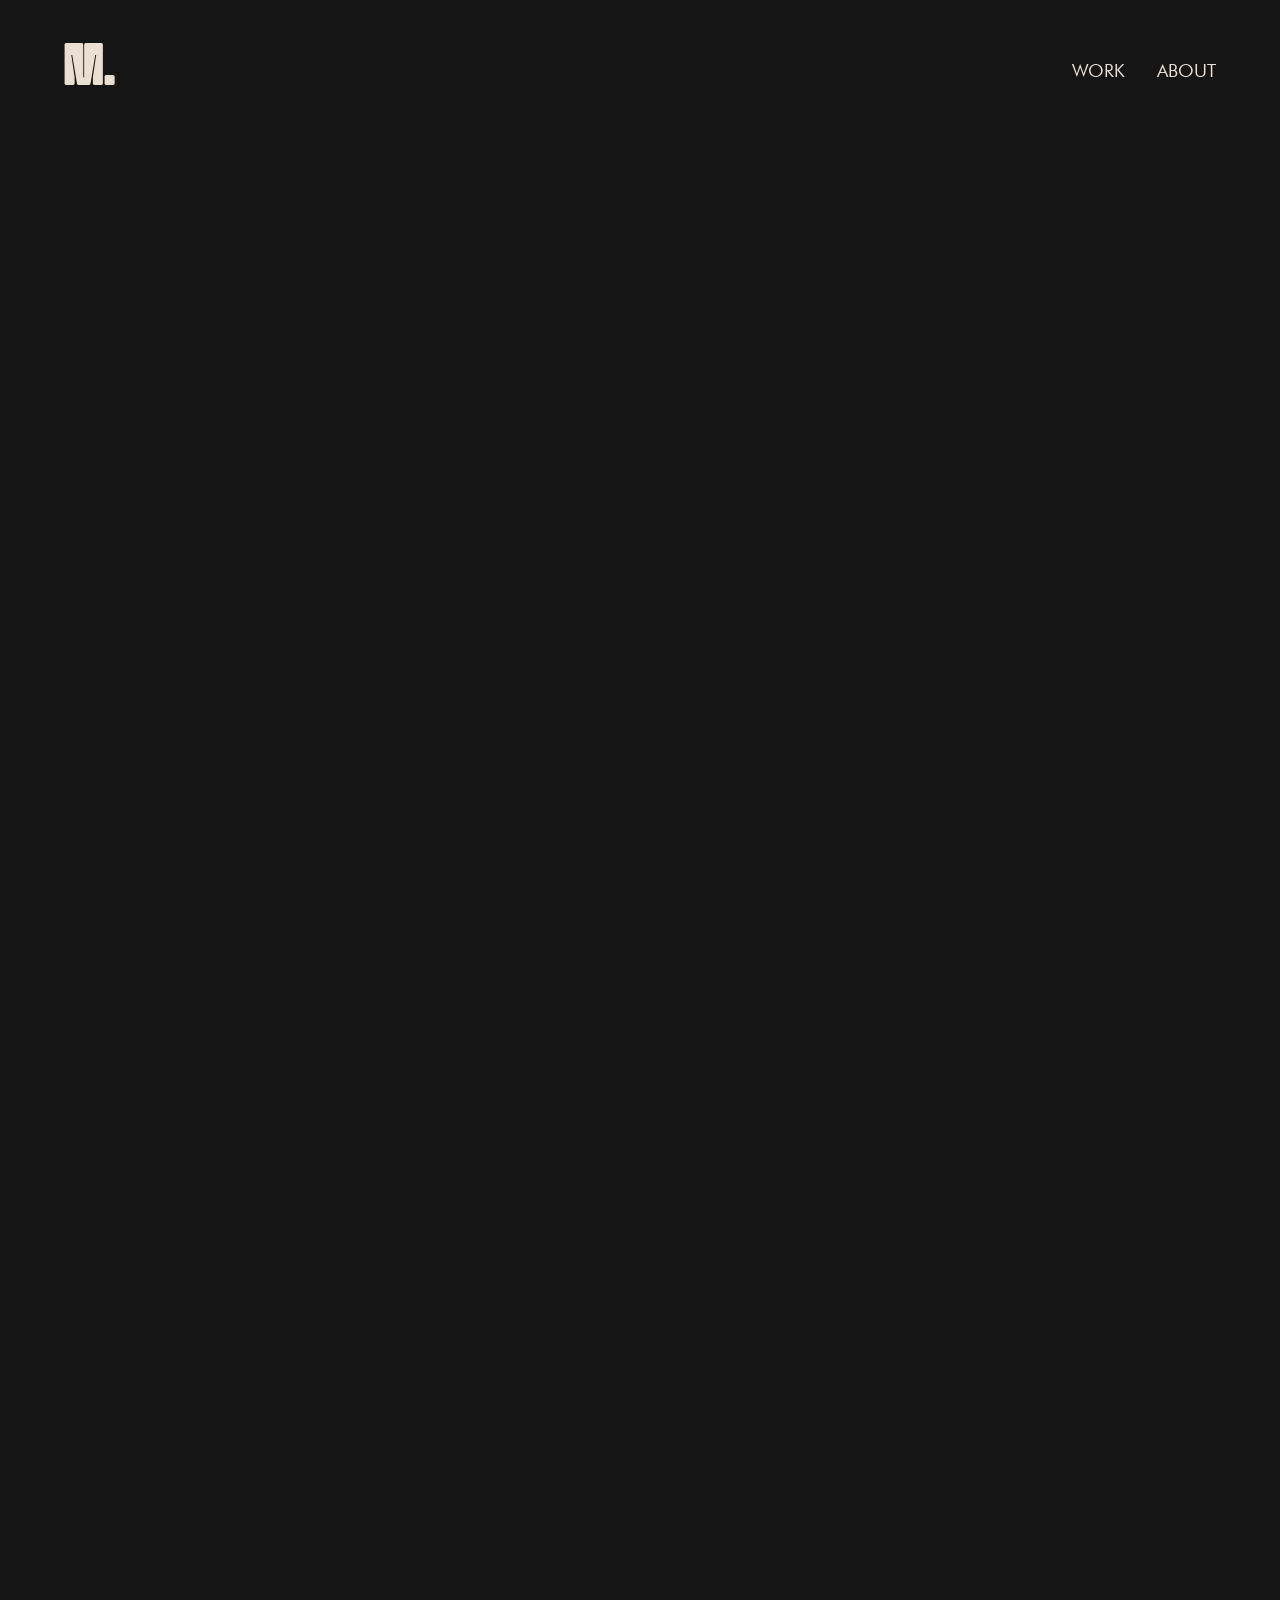
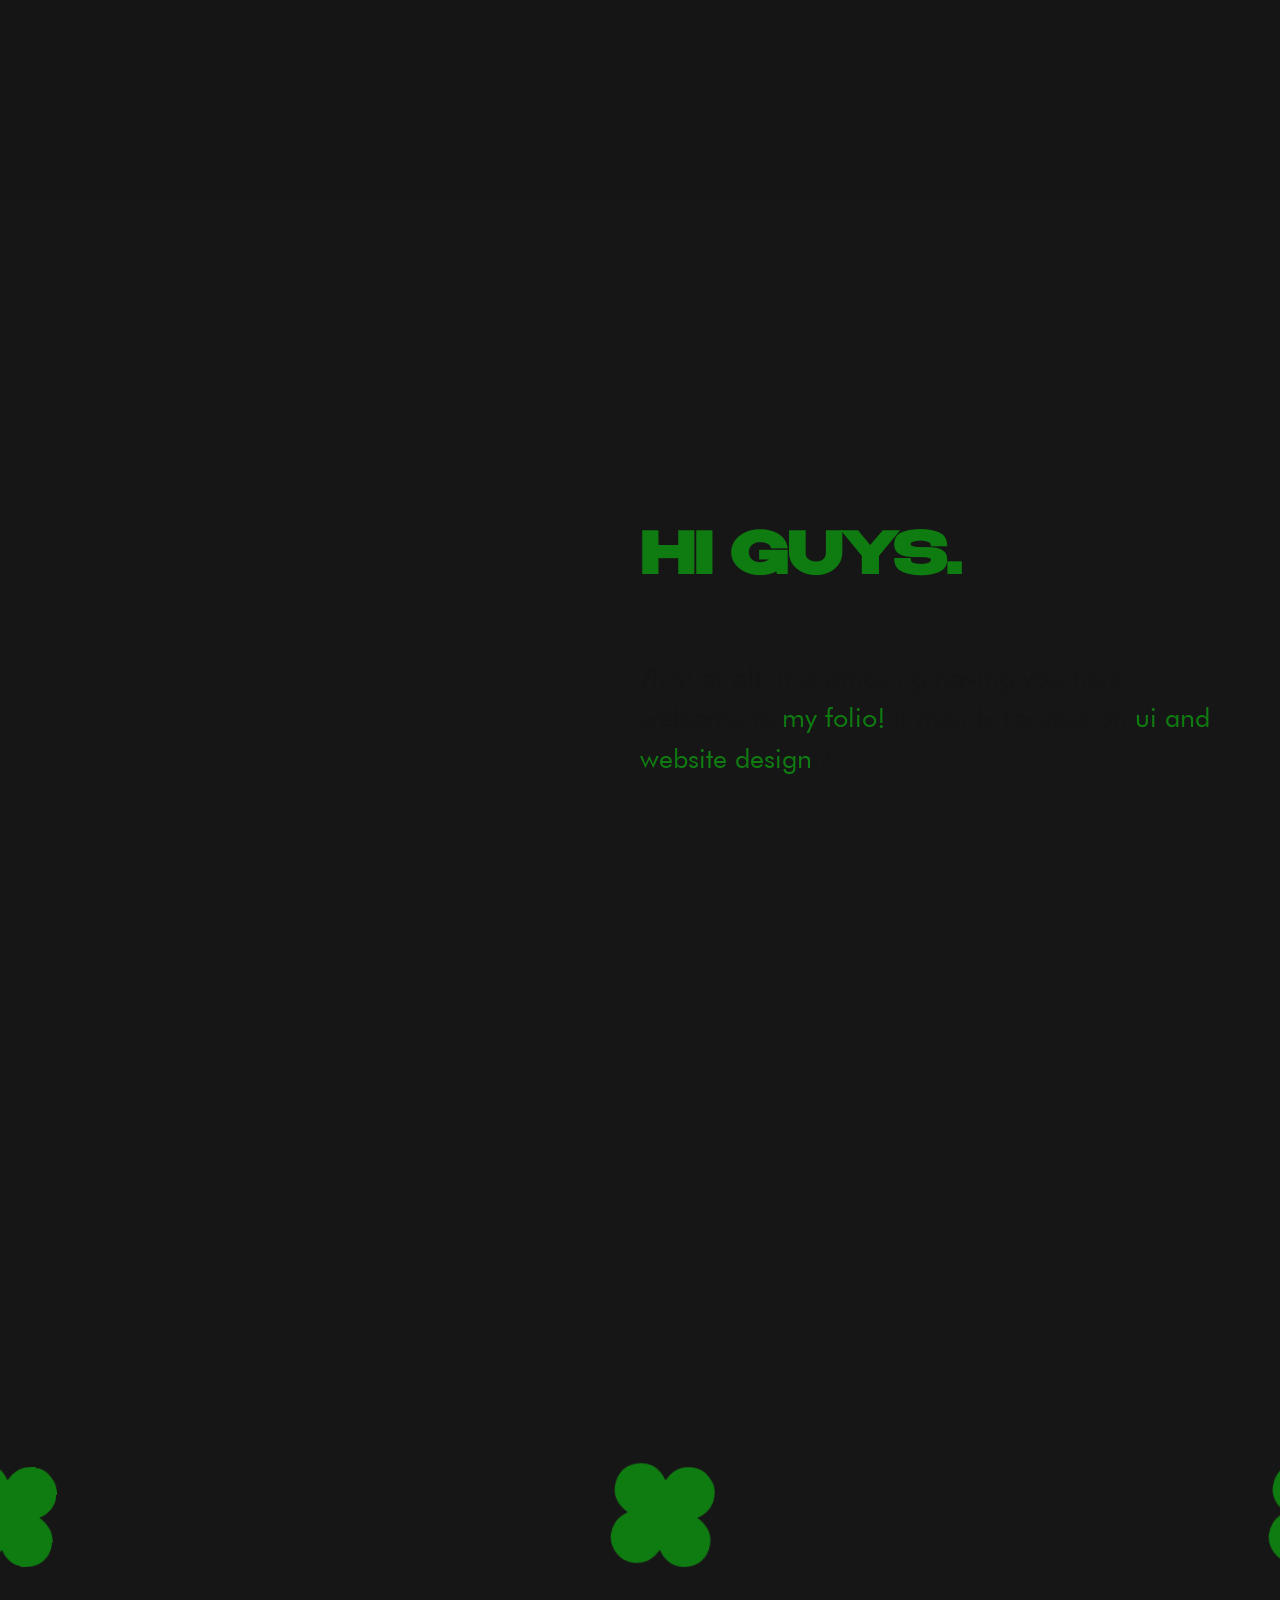
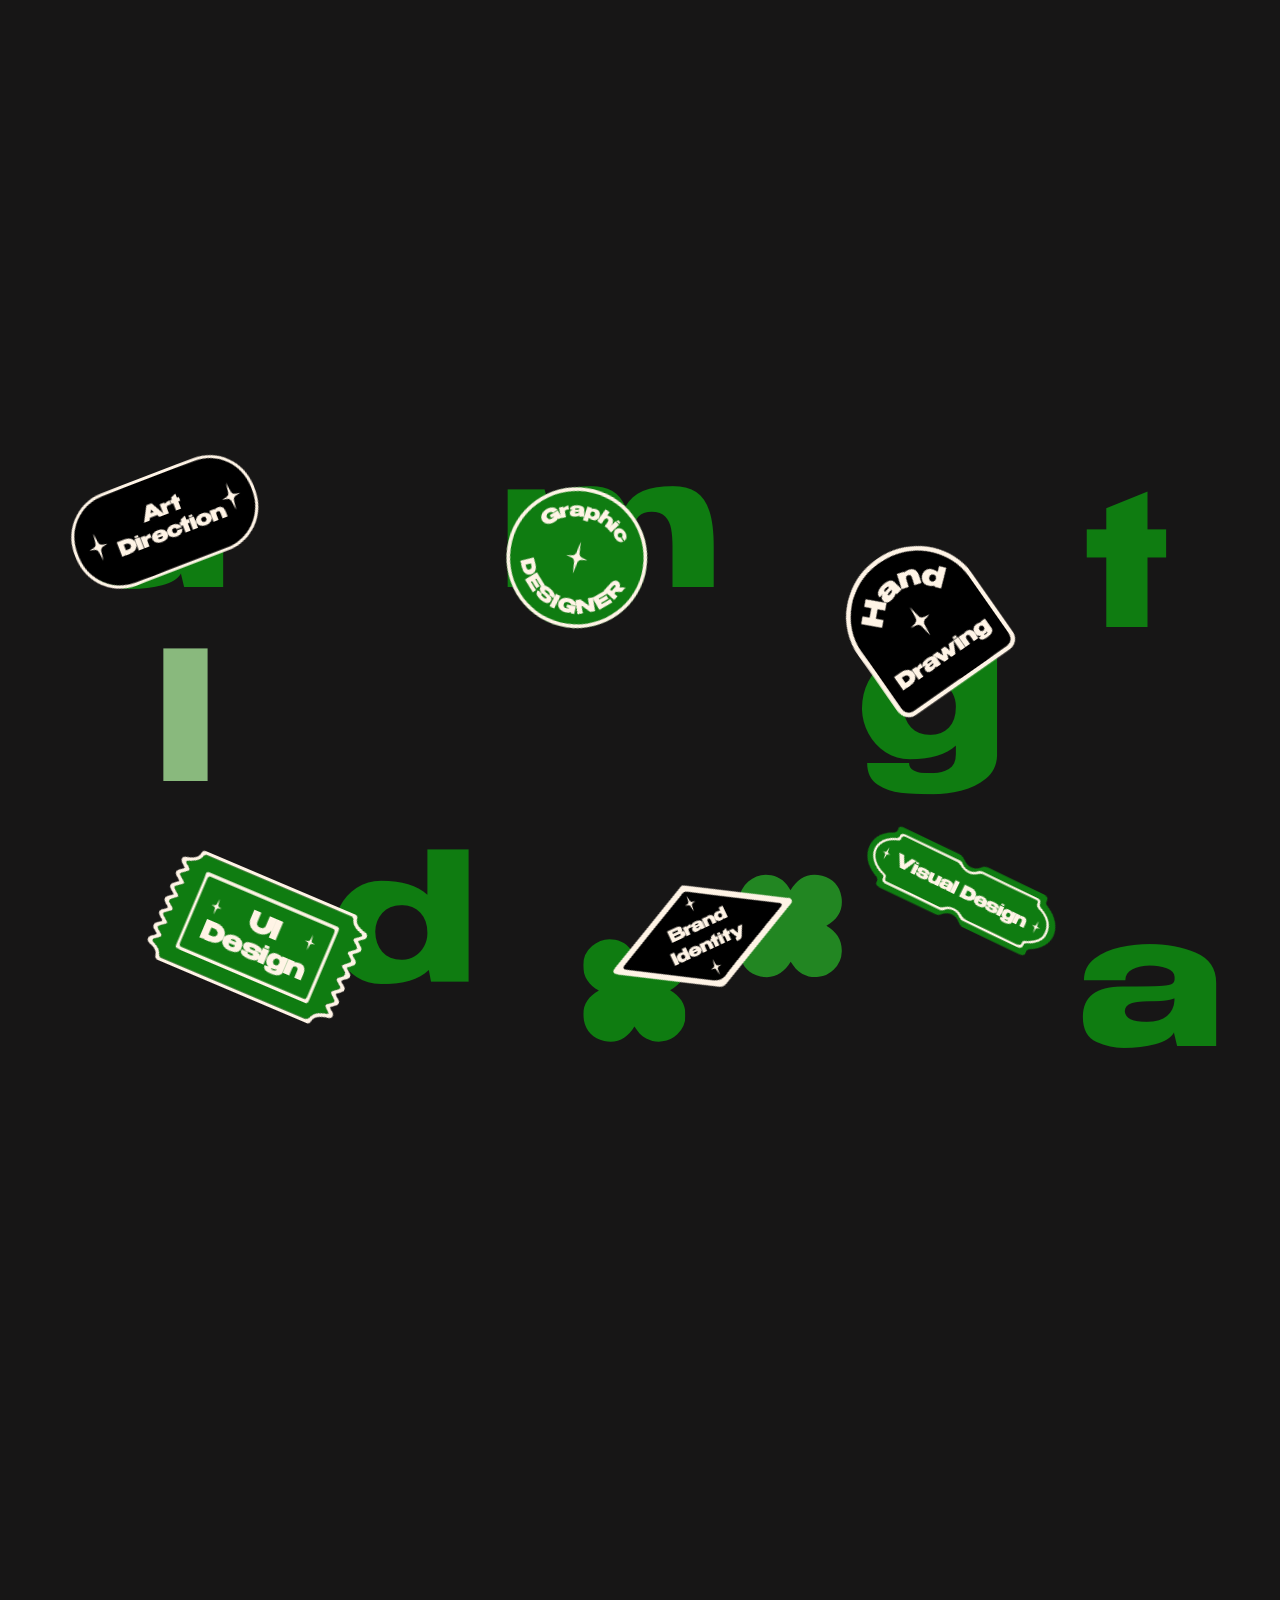
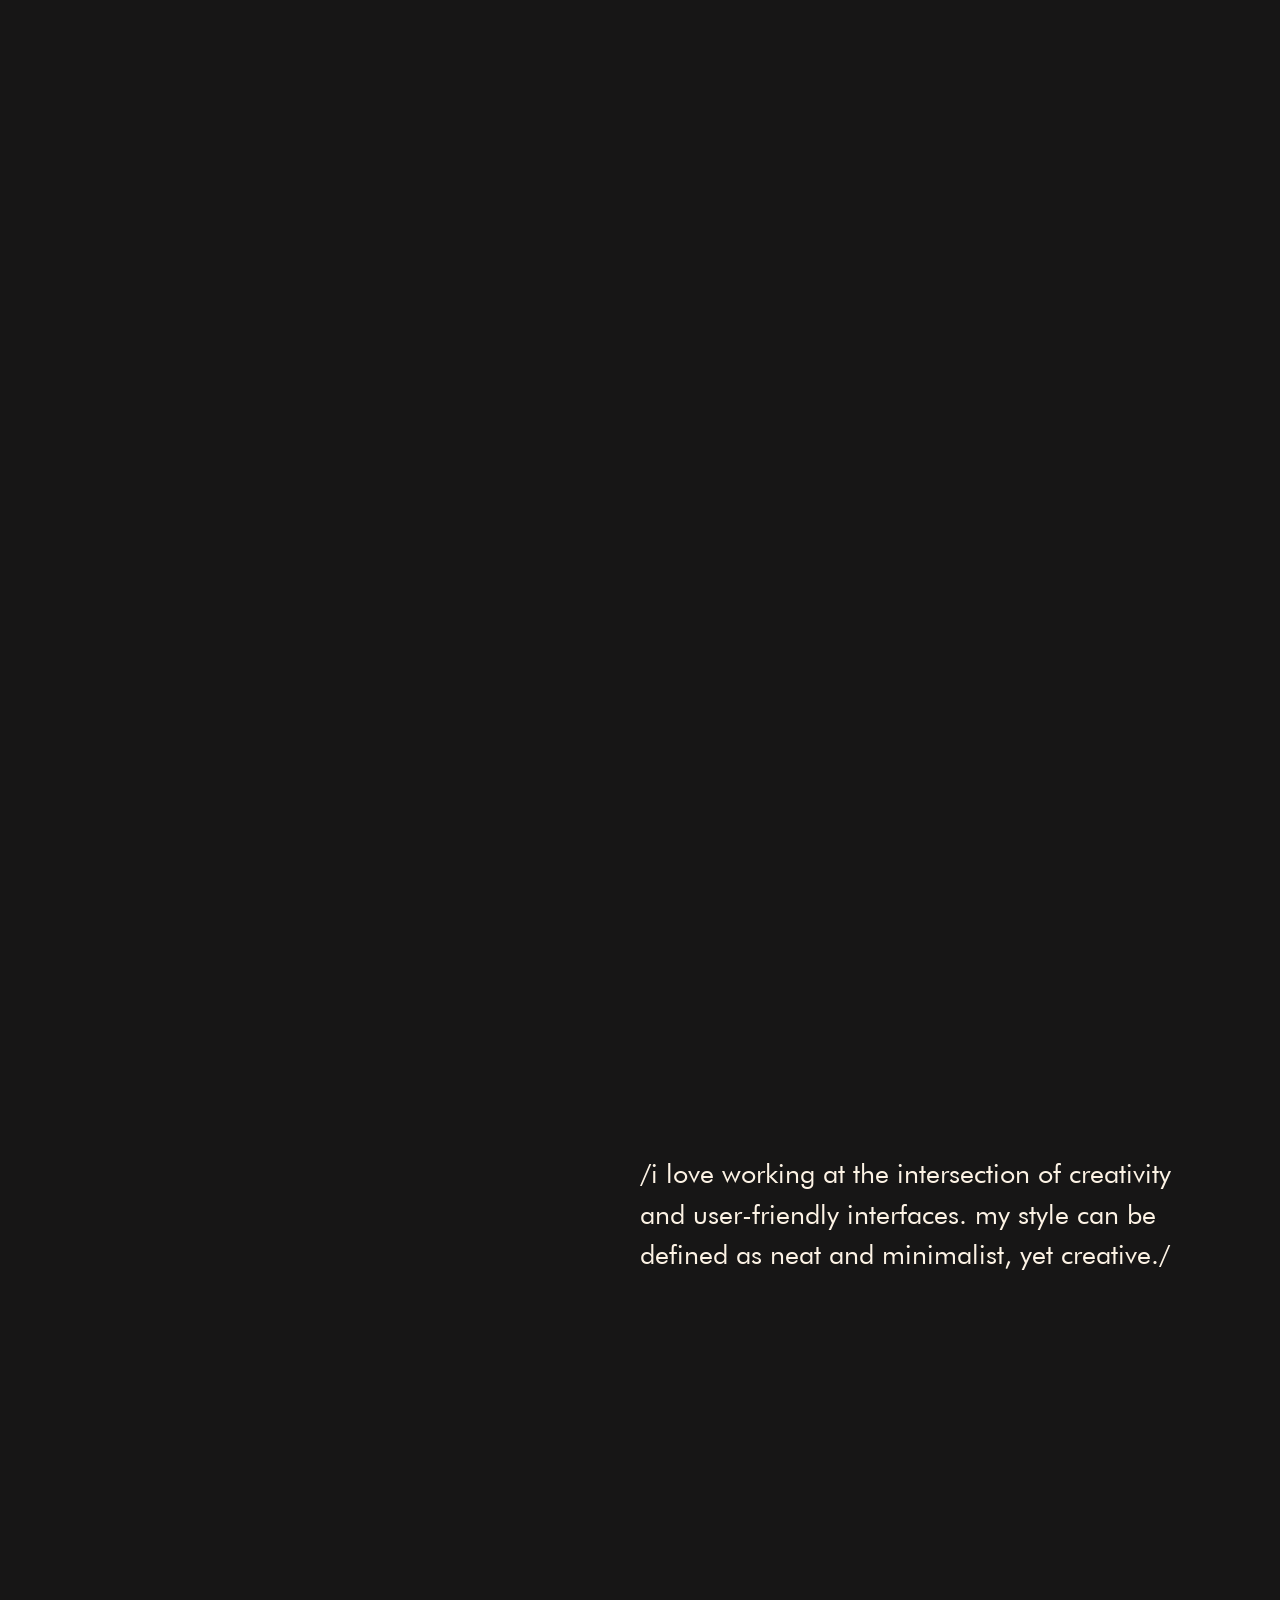
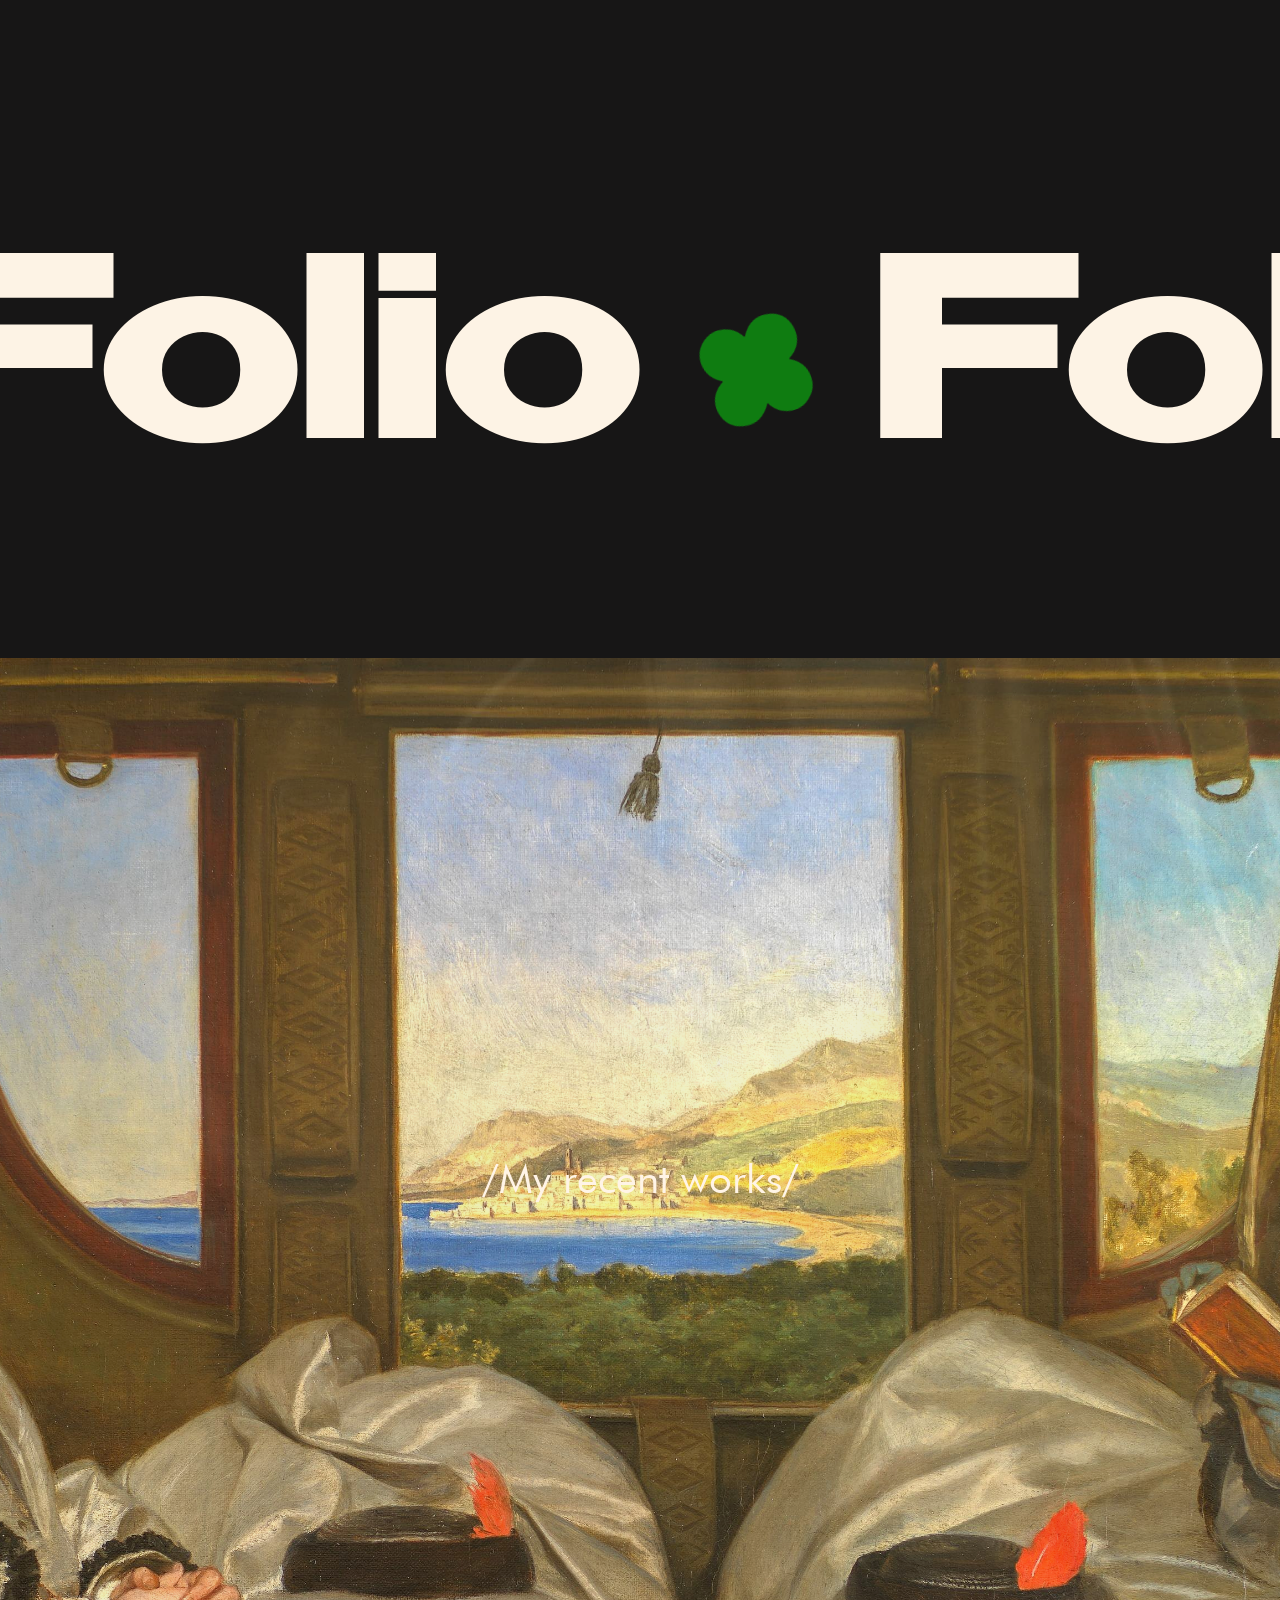
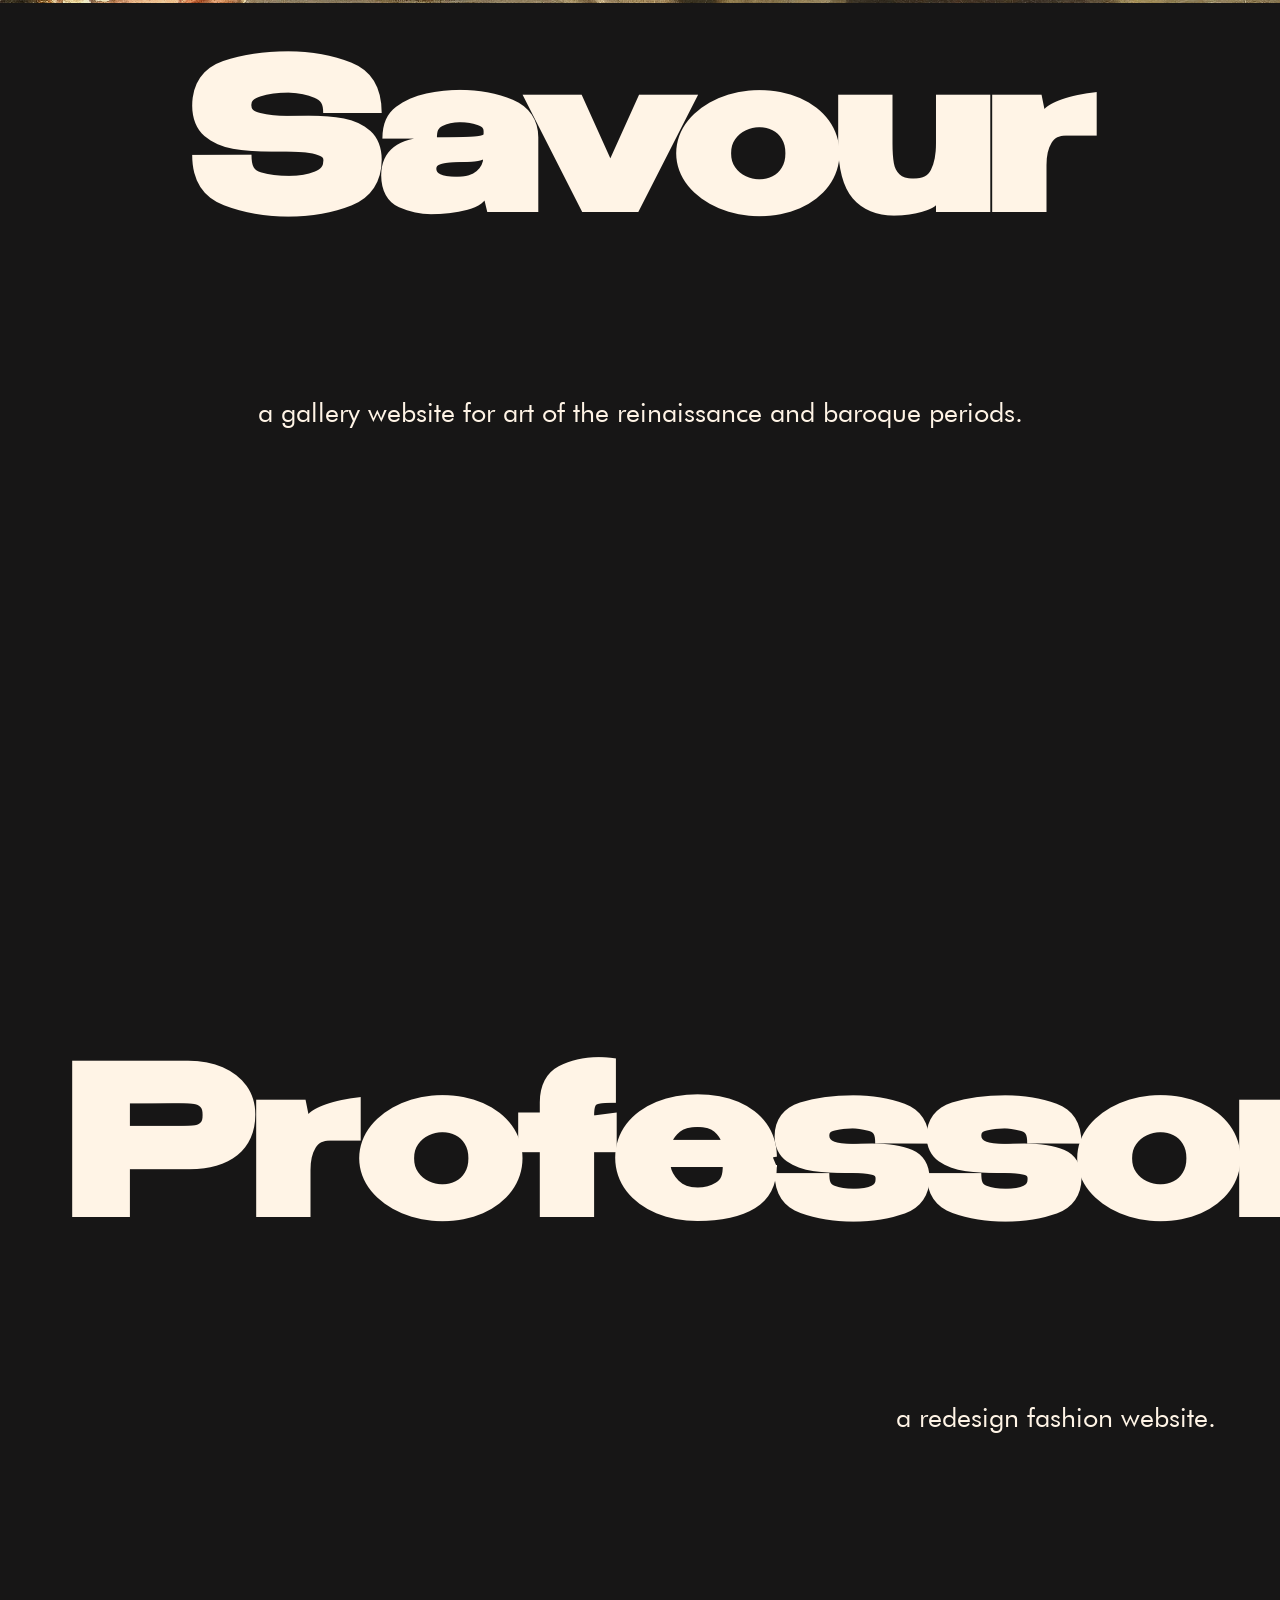
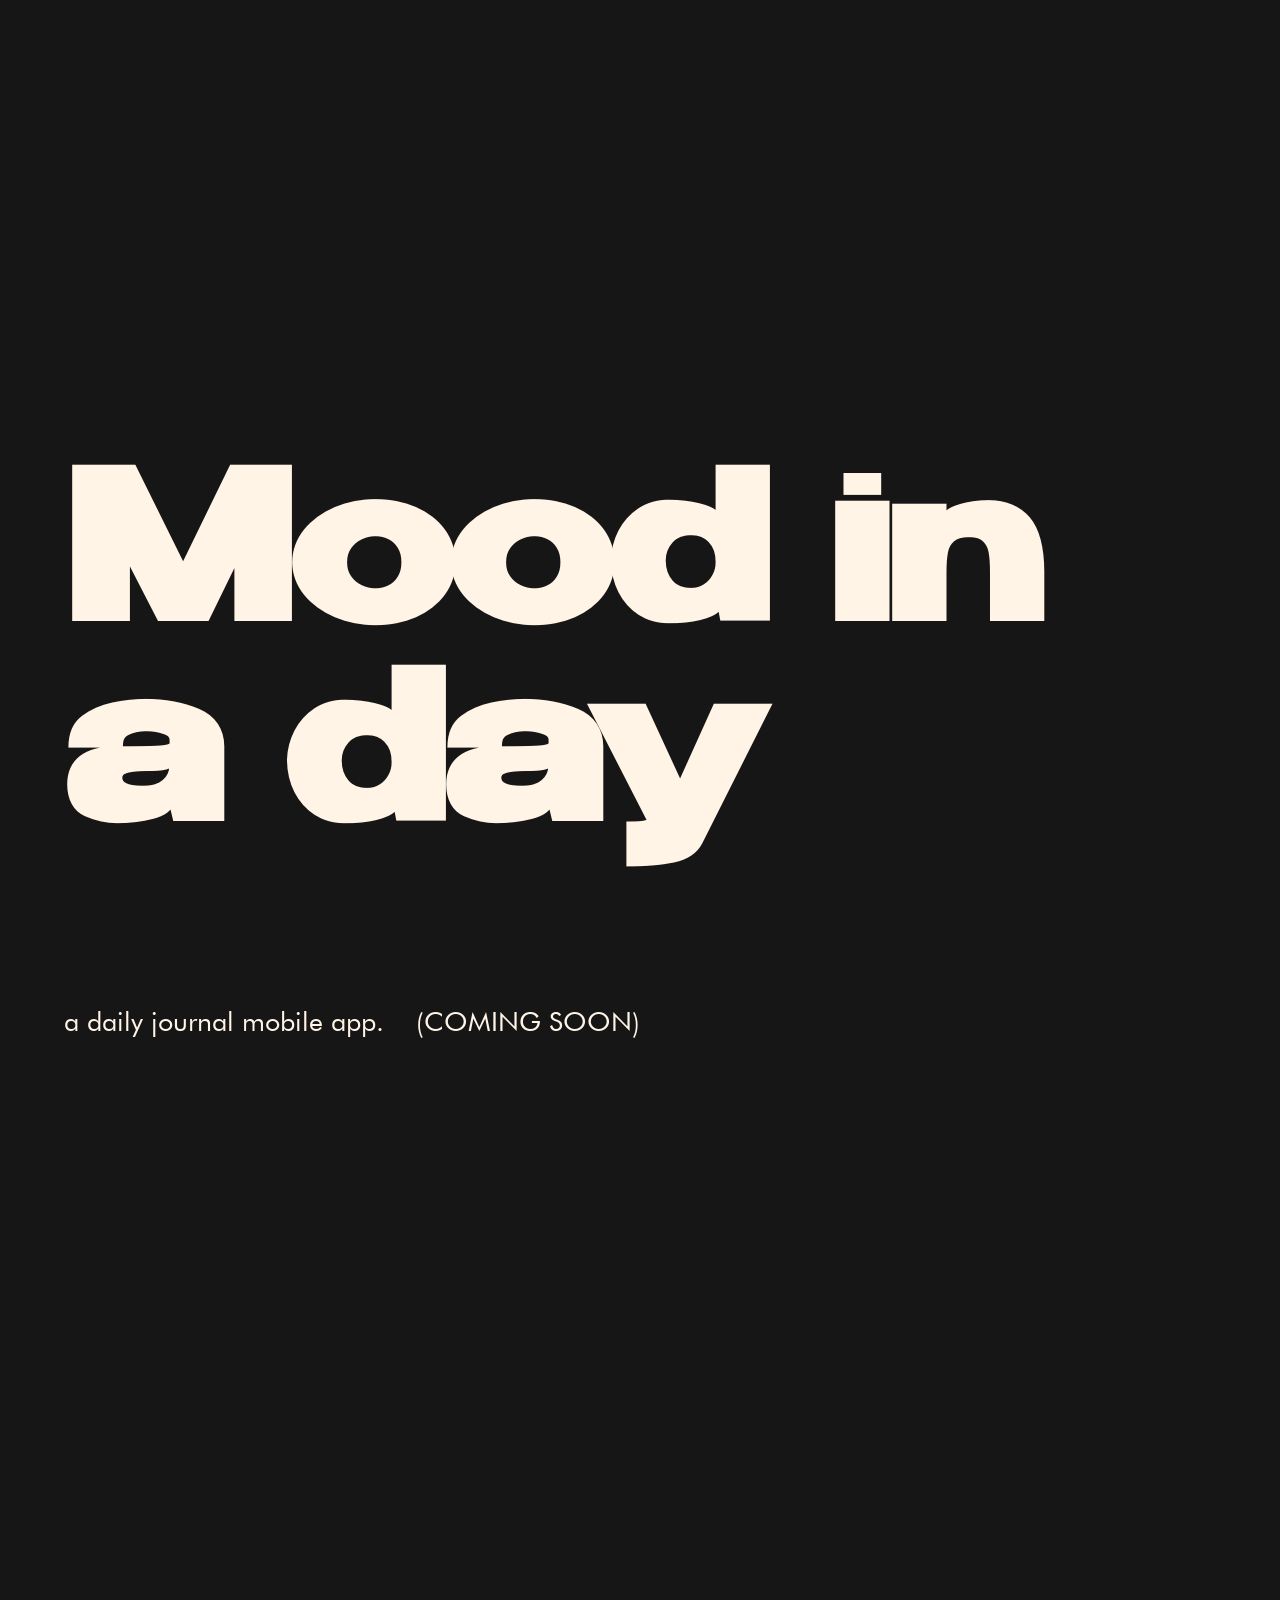
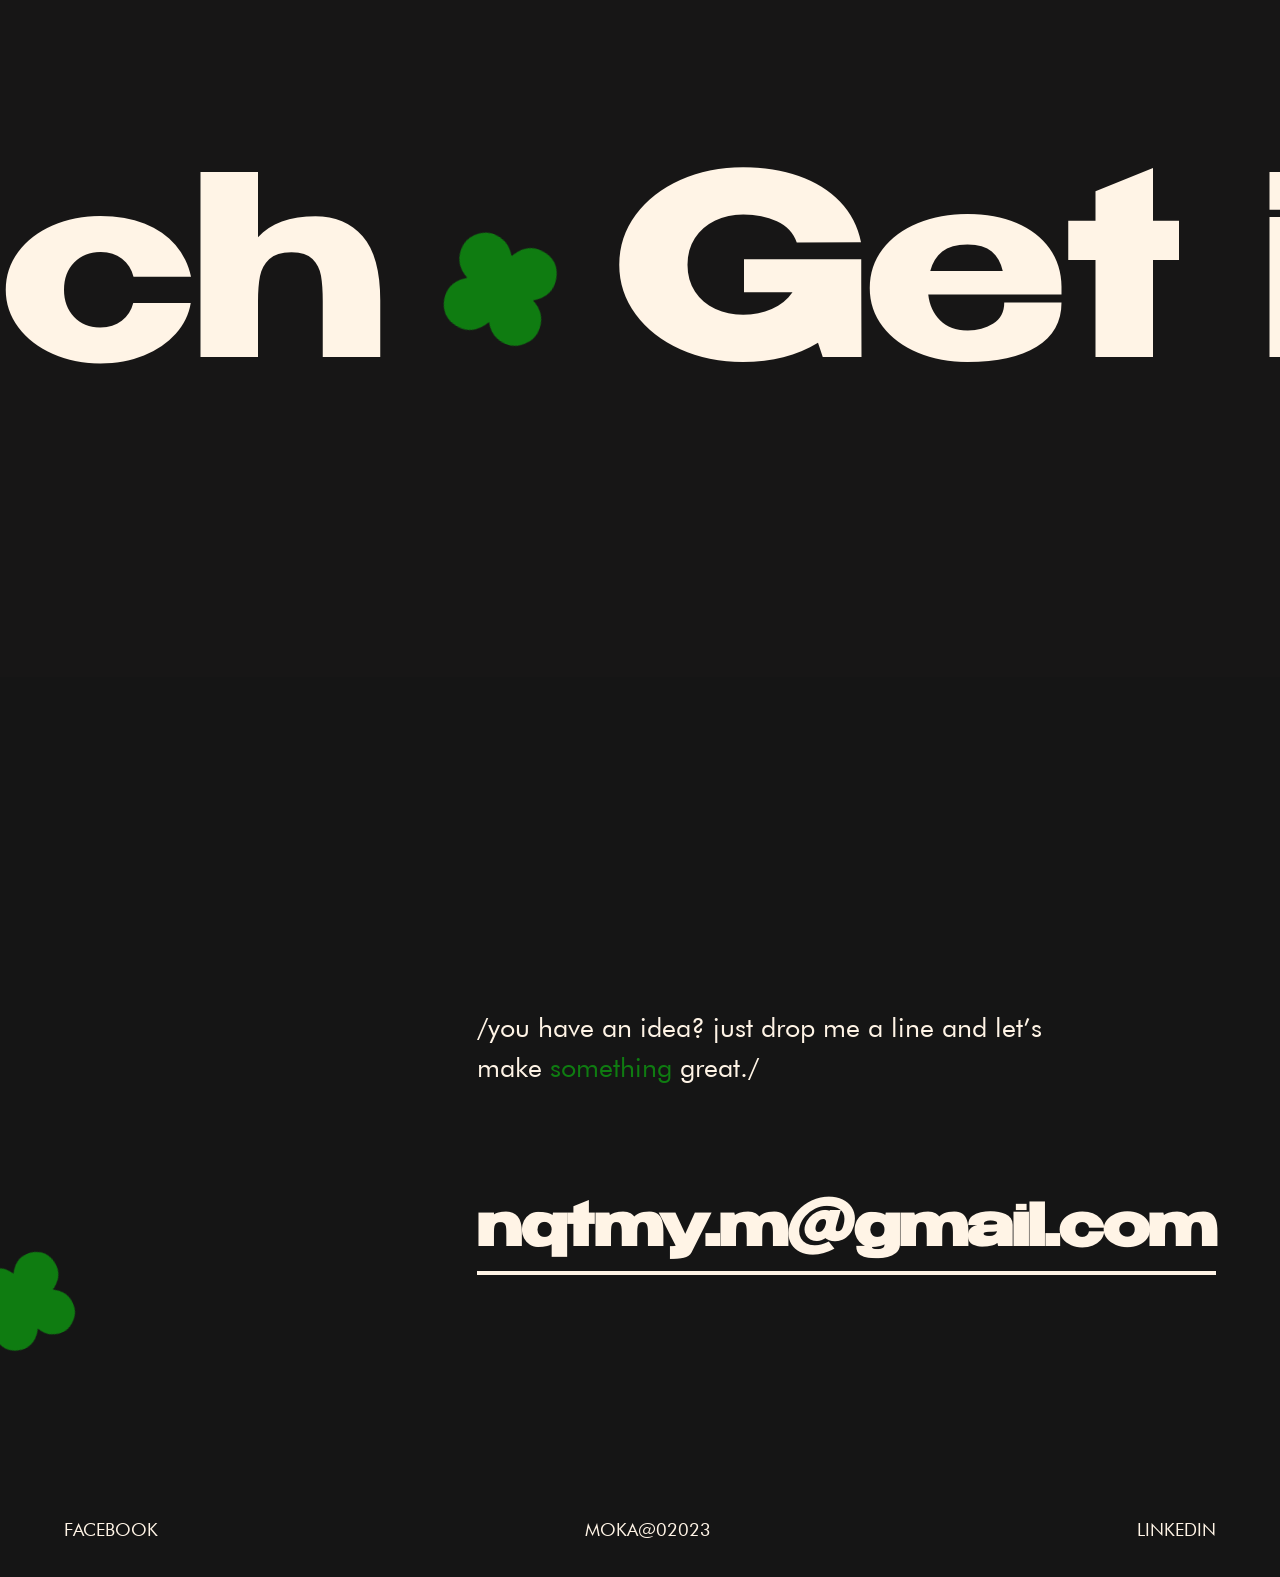
==== index.html @ 1f11946f "up" ====
<!DOCTYPE html>
<html lang="en">
	<head>
		<meta charset="utf-8">
		<meta name="viewport" content="width=device-width, initial-scale=1">
		<title>Moka</title>
		<link rel="shortcut icon" href="./imgs/shortcut.png">
		<!-- Font-load -->
		<link rel="stylesheet" href="fonts/Foqha.ttf">
		<link rel="stylesheet" href="fonts/Benzin-Bold.ttf">
		<link rel="stylesheet" href="fonts/Neutra-Text-Book.ttf">
		<link rel="stylesheet" href="fonts/Neutra-Text-Italic.ttf">
		<!-- Format-CSS -->
		<link rel="stylesheet" href="./css/style-typo.css">
		<link rel="stylesheet" href="./css/style-format.css">
		<!-- <link rel="stylesheet" href="./css/style-keyframe.css"> -->
		<!-- Style-CSS -->
		<link rel="stylesheet" href="./css/style-index.css">
		<!-- Just JS =)) -->
		<script type="text/javascript" src="./js/jquery.min.js"></script>
		<script type="text/javascript" src="./js/popper.js"></script>
		<!-- Let's go bitch =)) -->
	</head>
	<body>
		<nav id="cursor">
			<div class="cursor"></div>
		</nav>
		<ul id="curtain">
			<li></li>
			<li></li>
			<li></li>
			<li></li>
			<li></li>
		</ul>
		<main class="page-container">
			<div id="horizontal-screen">
				<header class="layout nav-container" id="nav-container">
					<div class="nav-logo">
						<a href="index.html" prefetch id="logo">
							<p>M</p>
							<div class="fragment" id="point">
								<p>.</p>
							</div>
							<div class="fragment" id="oka">
								<p>o</p>
								<p>k</p>
								<p>a</p>
							</div>
						</a>
					</div>
					<nav class="nav-link">
						<ul class="nav-bar">
							<li class="nav-barnav">
								<a href="work.html" prefetch>
									<p>Work</p>
								</a>
							</li>
							<li class="nav-barnav">
								<a href="about.html" prefetch>
									<p>About</p>
								</a>
							</li>
						</ul>
					</nav>
				</header>
				<div class="section1">
					<div class="intro">
						<video class="olipopvideo videocursor" src="imgs/Olipop.mp4" autoplay muted loop></video>
						<!-- <img src="imgs/olipop.webp" alt="olipop"> -->
					</div>
				</div>
				<div class="section2">
					<div class="head">
						<p>moka</p>
						<!-- <p>.</p> -->
						<p>2023</p>
						<!-- <p>.</p> -->
						<p>folio</p>
					</div>
					<div class="layout content">
						<div class="left">
							<!-- <img src="./imgs/germs-rolling-eyes_1.png" alt="bear"> -->
						</div>
						<div class="right">
							<h3>Hi Guys.</h3>
							<p>/first of all, it is amazing having you here, welcome to <span>my folio!</span> it mainly focuses on <span>ui and website design</span>./</p>
						</div>
					</div>
					<div class="marquee-container">
						<div class="marquee-content">
							<p>Moka</p>
							<nav class="flower">
								<img src="./imgs/flower1.svg" alt="flowers1">
							</nav>
						</div>
						<div class="marquee-content">
							<p>Moka</p>
							<nav class="flower">
								<img src="./imgs/flower1.svg" alt="flowers1">
							</nav>
						</div>
						<div class="marquee-content">
							<p>Moka</p>
							<nav class="flower">
								<img src="./imgs/flower1.svg" alt="flowers1">
							</nav>
						</div>
						<div class="marquee-content">
							<p>Moka</p>
							<nav class="flower">
								<img src="./imgs/flower1.svg" alt="flowers1">
							</nav>
						</div>
						<div class="marquee-content">
							<p>Moka</p>
							<nav class="flower">
								<img src="./imgs/flower1.svg" alt="flowers1">
							</nav>
						</div>
					</div>
				</div>
				<div class="layout section3">
					<div class="text-container">
						<div class="align">
							<nav class="i-am">
								<p class="i">I</p>
								<p class="nbsp1">&nbsp</p>
								<p class="a1">a</p>
								<p class="m">m</p>
							</nav>
							<div class="flowers-good-at">
								<nav class="divspace"></nav>
								<nav class="good-at">
									<p class="g">g</p>
									<nav class="flowers">
										<svg class="flower flower1" width="140.604" height="140.81" viewBox="0 0 140.604 140.81">
											<path d="M70.284,119.793c-9.752,16.038-23.225,23.926-41.555,20.037-15.19-3.222-25.02-13.249-27.861-28.4C-2.5,93.448,4.836,79.757,21.454,70.509,7.695,62.863-.084,51.8,0,36.123A34.374,34.374,0,0,1,12.1,9.5C21.236,1.446,31.9-1.624,43.82.818c11.825,2.422,20.456,9.411,26.2,20.672C80.409,4.845,94.339-3.315,113.494,1.63c14.831,3.828,24.153,14.027,26.533,29.023,2.762,17.4-4.431,30.677-20.746,39.679,13.87,7.94,21.6,19.346,21.2,35.158a35.237,35.237,0,0,1-11.257,25,36.182,36.182,0,0,1-20.44,9.862c-7.946,1.179-15.288-.514-22.366-4.058-7.13-3.57-11.714-9.687-16.132-16.5"/>
										</svg>
										<svg class="flower flower2" width="140.604" height="140.81" viewBox="0 0 140.604 140.81">
											<path d="M70.284,119.793c-9.752,16.038-23.225,23.926-41.555,20.037-15.19-3.222-25.02-13.249-27.861-28.4C-2.5,93.448,4.836,79.757,21.454,70.509,7.695,62.863-.084,51.8,0,36.123A34.374,34.374,0,0,1,12.1,9.5C21.236,1.446,31.9-1.624,43.82.818c11.825,2.422,20.456,9.411,26.2,20.672C80.409,4.845,94.339-3.315,113.494,1.63c14.831,3.828,24.153,14.027,26.533,29.023,2.762,17.4-4.431,30.677-20.746,39.679,13.87,7.94,21.6,19.346,21.2,35.158a35.237,35.237,0,0,1-11.257,25,36.182,36.182,0,0,1-20.44,9.862c-7.946,1.179-15.288-.514-22.366-4.058-7.13-3.57-11.714-9.687-16.132-16.5"/>
										</svg>
									</nav>
									<p class="d">d</p>
									<p class="nbsp2">&nbsp</p>
									<p class="a2">a</p>
									<p class="t">t</p>
								</nav>
							</div>
							<div class="sticker sticker1" id="sticker1">
								<svg id="Layer_2" data-name="Layer 2" viewBox="0 0 337.27 173.75">
									<defs>
										<style>
											.s1cls-1, .s1cls-2 {fill: #fff4e6;}
											.s1cls-2 {font-size: 35px;font-weight: 700;isolation: isolate;}
											.s1cls-3 {letter-spacing: 0em;}
										</style>
									</defs>
									<g id="Layer_1-2" data-name="Layer 1">
										<path id="Plate" class="Plate" d="m87.37,3.2h163c46.12,0,83.5,37.38,83.5,83.5h0c0,46.12-37.38,83.5-83.5,83.5H87.37c-46.12,0-83.5-37.38-83.5-83.5h0C3.87,40.59,41.25,3.2,87.37,3.2Z" />
										<path id="Stroke" class="s1cls-1" d="m168.6,173.67c-28.28,0-56.56-.31-84.83.08-39.57.54-77.98-28.55-82.96-73.74-2.89-26.28,1.63-50.93,19.9-71.49C36.98,10.2,57.47.39,81.89.25c57.83-.33,115.66-.34,173.5-.03,45.67.25,81.59,37.12,81.88,82.93.09,13.52-.94,26.69-6.19,39.36-12.6,30.77-42.48,50.94-75.73,51.13-28.92.11-57.83.02-86.75.02m.07-5.28c28.68,0,57.37.11,86.06-.03,36.37-.18,66.82-24.6,75.15-59.93,1.97-8.36,2.11-16.83,2.06-25.34-.26-42.7-33.48-77.08-76.03-77.42-58-.47-116.02-.35-174.02-.04-32.76.17-61.01,20.92-71.88,51.6-4.05,11.43-4.74,23.24-4.35,35.2.41,12.73,3.23,24.86,9.64,35.93,14.97,25.83,37.57,39.38,67.32,39.92,28.68.52,57.37.11,86.05.11" />
										<path id="Star1" class="s1cls-1 star1" d="m35.77,88.63c2.93.61,5.15,3.01,5.55,5.97l2.49,17.6,2.49-17.6c.39-2.97,2.62-5.36,5.55-5.97l8.78-1.75-8.78-1.75c-2.93-.61-5.15-3.01-5.55-5.97l-2.49-17.6-2.49,17.6c-.39,2.97-2.62,5.36-5.55,5.97l-8.78,1.75,8.78,1.75Z" />
										<path id="Star2" class="s1cls-1 star2" d="m285.44,88.63c2.93.61,5.15,3.01,5.54,5.97l2.49,17.6,2.49-17.6c.39-2.97,2.62-5.36,5.55-5.97l8.78-1.75-8.78-1.75c-2.93-.61-5.15-3.01-5.55-5.97l-2.49-17.6-2.49,17.6c-.39,2.97-2.62,5.36-5.55,5.97l-8.78,1.75,8.78,1.75Z" />
										<text class="s1cls-2 art" transform="translate(134.7 75.61)">
											<tspan x="0" y="0">Art</tspan>
										</text>
										<text class="s1cls-2 direction" transform="translate(74.82 117.53)">
											<tspan x="0" y="0">Direction</tspan>
										</text>
									</g>
								</svg>
								<!-- <img src="./imgs/sticker1.svg" alt="sticker1"> -->
							</div>
							<div class="sticker sticker2" id="sticker2">
								<svg id="Layer_2" data-name="Layer 2" viewBox="0 0 301.47 96.64">
									<defs>
										<style>
											.s2cls-1 {font-size: 25px;font-weight: 700;}
											.s2cls-1, .s2cls-2 {fill: #fff4e6;}
											.s2cls-3 {fill: #0f7c11;}
										</style>
									</defs>
									<g id="VD">
										<path id="Stroke" class="s2cls-3" d="m.35,42.65c1.81-12.01,8.95-21.01,21.14-26.92,4-1.94,6.47-3.92,5.62-8.33-1.02-5.3,3.67-5.5,8.14-5.53,27.97-.23,55.94-.36,83.9-.73,6.4-.09,11.44.31,16.51,5.22,7.03,6.81,19.88,5.65,26.16-1.69,2.64-3.09,5.43-4.16,9.76-4.17,29.23-.06,58.44-.18,87.65-.5,6.71-.07,11.59.68,10.88,7.82-.29,2.96,2.31,4.32,5.14,5.75,33.04,16.77,35.27,50.44,4.4,67.42-3.33,1.83-4.85,3.71-4.22,7.1.9,4.89-1.92,6.76-7.58,6.78-30.23.14-60.44.41-90.66.66-3.61.03-6.41-.62-9.2-3.31-8.97-8.64-21.4-8.35-29.39.59-2.03,2.27-4.01,3.09-7.31,3.1-30.22.12-60.44.25-90.63.71-5.58.08-8.46-1.39-8.09-5.94.38-4.71-3.3-6.11-7.21-7.94C7.34,74.36-1.96,59.29.35,42.65" />
										<path id="WStroke" class="s2cls-2 WStroke" d="m291.15,54.67c-1.5,8.02-8.19,15.36-18.78,20.18-3.07,1.4-5.2,2.71-4.87,6.1.41,4.29-2.71,5.72-7.59,5.74-29.21.12-58.41.35-87.62.55-2.72.14-5.38-.8-7.4-2.61-7.72-6.67-17.94-6.74-24.5-.15-1.92,2.07-4.67,3.16-7.49,2.96-28.45.06-56.89.23-85.32.5-5.35.04-9.23-1.2-9.15-6.37.06-3.95-4.07-4.07-6.79-5.25C12.24,67.92,3.61,51.73,10.88,36.86c3.53-7.21,9.85-12.36,18.11-15.77,3.23-1.33,5.14-2.73,4.9-6.07-.29-4.09,3.07-5.24,7.41-5.26,29.2-.14,58.41-.26,87.6-.53,3.07-.03,4.48,1.34,6.35,2.92,7.59,6.37,18.1,6.35,24.66-.27,1.75-1.92,4.27-2.96,6.87-2.84,29.21-.09,58.42-.22,87.62-.38,4.29-.03,8.15.77,8.29,4.88.14,3.94,2.67,5.38,6.41,7.04,15.94,7.07,24.17,19.05,22.03,34.09" />
										<path id="Plate" class="s2cls-3" d="m287.46,54.95c-1.29,6.63-7.79,13.03-17.5,17.41-2.59,1.17-6.29,1.91-5.88,4.96.86,6.53-3.94,6.1-9.46,6.1-25.8-.01-51.59.21-77.38.42-4.19.03-7.59-.57-11.16-3.22-8.35-6.2-20.04-6.01-27.74.31-2.98,2.44-5.99,3.15-10,3.16-26.31.03-52.62.16-78.92.37-4.22.03-7.72.09-7.69-4.73.03-3.79-3.95-4.59-7.25-5.88-19.19-7.54-27.61-23.09-19.86-36.75,3.53-6.22,9.39-10.58,16.84-13.52,2.71-1.07,6.2-1.87,5.81-4.96-.68-5.24,2.92-5.61,7.77-5.61,26.57,0,53.14-.09,79.69-.28,2.97-.18,5.9.7,8.27,2.49,9.5,6.91,20.91,6.81,29.5-.24,2.01-1.7,4.59-2.57,7.22-2.44,28.1-.08,56.19-.22,84.28-.42,2.89-.02,5.47.3,5.32,3.21-.26,4.91,3.89,6.38,8.22,8.23,14.51,6.2,22.13,17.11,19.93,31.4" />
										<path id="Star1" class="s2cls-2 star1" d="m24.1,47.62c1.13.24,1.99,1.16,2.14,2.3l.96,6.79.96-6.79c.15-1.14,1.01-2.06,2.14-2.3l3.38-.68-3.38-.67c-1.13-.24-1.99-1.16-2.14-2.3l-.96-6.79-.96,6.79c-.15,1.14-1.01,2.06-2.14,2.3l-3.38.68,3.38.67Z" />
										<path id="Star2" class="s2cls-2 star2" d="m269.3,49c1.13.24,1.99,1.16,2.14,2.3l.96,6.78.96-6.79c.15-1.14,1.01-2.06,2.14-2.3l3.38-.68-3.38-.68c-1.13-.24-1.99-1.16-2.14-2.3l-.96-6.78-.96,6.79c-.15,1.14-1.01,2.06-2.14,2.3l-3.38.68,3.38.68Z" />
										<text class="s2cls-1 visualdesign" transform="translate(44.8 57.29)">
											<tspan x="0" y="0">Visual Design</tspan>
										</text>
									</g>
								</svg>
								<!-- <img src="./imgs/sticker2.svg" alt="sticker2"> -->
							</div>
							<div class="sticker sticker3" id="sticker3">
								<svg id="Layer_2" data-name="Layer 2" viewBox="0 0 227.83 227.92">
									<defs>
										<style>
											.s3cls-1 {font-size: 30px;}
											.s3cls-1, .s3cls-2, .s3cls-3 {fill: #fff4e6;}
											.s3cls-1, .s3cls-3 {font-weight: 700;}
											.s3cls-4 {fill: #0f7c11;}
											.s3cls-3 {font-size: 29px;}
										</style>
									</defs>
									<g id="GD">
										<path id="Plate" class="s3cls-4" d="m227.83,113.96c-.02,62.91-51.04,113.9-113.96,113.88C50.96,227.81-.02,176.79,0,113.88.02,50.98,51.02,0,113.92,0c62.93.01,113.93,51.03,113.92,113.96h0" />
										<path id="Stroke" class="s3cls-2" d="m.03,114.16C-.1,51.33,50.67.25,113.51,0c62.63-.32,114.2,50.82,114.3,113.37.1,63.24-50.85,114.5-113.85,114.54C51.24,227.96.15,176.95.03,114.16m5.92-.55c-.1,59.89,48.05,108.43,107.64,108.52,59.63.09,108.38-48.39,108.47-107.87.15-59.68-48.11-108.17-107.79-108.32C54.64,5.8,6.16,53.99,5.95,113.62" />
										<path id="Star1" class="s3cls-2 star1" d="m105.52,115.79c3.06.64,5.38,3.14,5.79,6.24l2.6,18.37,2.6-18.37c.41-3.1,2.73-5.6,5.79-6.24l9.16-1.83-9.16-1.83c-3.06-.64-5.38-3.14-5.79-6.24l-2.6-18.37-2.6,18.37c-.41,3.1-2.73,5.6-5.79,6.24l-9.16,1.83,9.16,1.83Z" />
										<g class="graphic">
											<text class="s3cls-1" transform="translate(51.4 78.17) rotate(-43.94)">
												<tspan x="0" y="0">G</tspan>
											</text>
											<text class="s3cls-1" transform="translate(72.89 58.75) rotate(-26.34)">
												<tspan x="0" y="0">r</tspan>
											</text>
											<text class="s3cls-1" transform="translate(86.01 51.61) rotate(-12.02)">
												<tspan x="0" y="0">a</tspan>
											</text>
											<text class="s3cls-1" transform="translate(107.91 46.76) rotate(4.52)">
												<tspan x="0" y="0">p</tspan>
											</text>
											<text class="s3cls-1" transform="translate(130.58 48.43) rotate(21.1)">
												<tspan x="0" y="0">h</tspan>
											</text>
											<text class="s3cls-1" transform="translate(150.95 56.97) rotate(32.76)">
												<tspan x="0" y="0">i</tspan>
											</text>
											<text class="s3cls-1" transform="translate(157.9 60.44) rotate(44.74)">
												<tspan x="0" y="0">c</tspan>
											</text>
										</g>
										<g class="design">
											<text class="s3cls-3" transform="translate(25.73 141.54) rotate(61.93)">
												<tspan x="0" y="0">D</tspan>
											</text>
											<text class="s3cls-3" transform="translate(40.58 167.99) rotate(44.6)">
												<tspan x="0" y="0">E</tspan>
											</text>
											<text class="s3cls-3" transform="translate(61.75 188.18) rotate(26.26)">
												<tspan x="0" y="0">S</tspan>
											</text>
											<text class="s3cls-3" transform="translate(89.56 200.4) rotate(13.23)">
												<tspan x="0" y="0">I</tspan>
											</text>
											<text class="s3cls-3" transform="translate(101.89 204.14) rotate(-.71)">
												<tspan x="0" y="0">G</tspan>
											</text>
											<text class="s3cls-3" transform="translate(136.48 202.77) rotate(-23.04)">
												<tspan x="0" y="0">N</tspan>
											</text>
											<text class="s3cls-3" transform="translate(167.77 187.97) rotate(-43.95)">
												<tspan x="0" y="0">E</tspan>
											</text>
											<text class="s3cls-3" transform="translate(188.27 167.4) rotate(-61.45)">
												<tspan x="0" y="0">R</tspan>
											</text>
										</g>
									</g>
								</svg>
								<!-- <img src="./imgs/sticker3.svg" alt="sticker3"> -->
							</div>
							<div class="sticker sticker4" id="sticker4">
								<svg id="Layer_2" data-name="Layer 2" viewBox="0 0 300.72 170.51">
									<defs>
										<style>
											.s4cls-1 {font-size: 25px;font-weight: 700;}
											.s4cls-1, .s4cls-2 {fill: #fff4e6;}
										</style>
									</defs>
									<g id="BI">
										<path id="Stroke" class="s4cls-2" d="m154.54,0c2.25,1.24,4.74,2.47,7.09,3.92,44.09,27.34,88.15,54.71,132.2,82.11,2.83,1.76,7.09,2.72,6.89,7.14-.2,4.4-4.44,5.14-7.46,6.63-46.83,23.04-93.74,45.93-140.51,69.07-4.7,2.32-8.2,2.19-12.61-.57C95.24,140.24,50.29,112.28,5.27,84.44c-7.12-4.41-7.1-8.1.49-11.82C53.59,49.21,101.4,25.77,149.21,2.31c1.57-.77,3.21-1.4,5.33-2.31" />
										<path id="Plate" d="m280.95,95.42c-4.05,1.96-114.8,55.57-120.39,59.29-9.76,6.5-17.64,5.34-27.55-1.06-37.33-24.11-75.29-47.27-112.91-70.65-5.87-3.68-2.34-6.08.73-7.66,41.82-20.61,83.68-41.14,125.59-61.59,3.61-1.76,6.81-4.28,11.66-1.24,39.77,24.99,79.7,49.7,121.13,75.42,5.77,3.54,5.8,5.53,1.74,7.49Z" />
										<path id="Star2" class="s4cls-2 star2" d="m144.79,139.42c1.54.32,2.71,1.58,2.92,3.14l1.31,9.25,1.31-9.25c.21-1.56,1.38-2.82,2.92-3.14l4.61-.92-4.61-.92c-1.54-.32-2.71-1.58-2.92-3.14l-1.31-9.25-1.31,9.25c-.21,1.56-1.38,2.82-2.92,3.14l-4.61.92,4.61.92Z" />
										<path id="Star1" class="s4cls-2 star1" d="m150.02,32.11c1.54.32,2.71,1.58,2.92,3.14l1.31,9.25,1.31-9.25c.21-1.56,1.38-2.82,2.92-3.14l4.61-.92-4.61-.92c-1.54-.32-2.71-1.58-2.92-3.14l-1.31-9.25-1.31,9.25c-.21,1.56-1.37,2.82-2.92,3.14l-4.61.92,4.61.92Z" />
										<text class="s4cls-1 brand" transform="translate(101.79 75.51)">
											<tspan x="0" y="0">Brand</tspan>
										</text>
										<text class="s4cls-1 identity" transform="translate(90.32 109.57)">
											<tspan class="s4cls-3" x="0" y="0">Identity</tspan>
										</text>
									</g>
								</svg>
								<!-- <img src="./imgs/sticker4.svg" alt="sticker4"> -->
							</div>
							<div class="sticker sticker5" id="sticker5">
								<svg id="Layer_2" data-name="Layer 2" viewBox="0 0 361.43 213.82">
									<defs>
										<style>
											.s5cls-1 {font-size: 46px;font-weight: 700;isolation: isolate;}
											.s5cls-1, .s5cls-2 {fill: #fff4e6;}
											.s5cls-3 {fill: #0f7c11;}
										</style>
									</defs>
									<g id="UD">
										<path id="Out_Stroke" data-name="Out Stroke" class="s5cls-2" d="m11.71,171.04c-2.13-1.9-4.37-3.66-6.72-5.28-6.2-3.79-6.99-10.15.24-14.68,2.21-1.56,4.33-3.25,6.35-5.05-1.88-3.39-5.33-4.84-7.87-7.18-4.81-4.42-4.91-7.88-.12-12.17,1.34-1.2,2.82-2.25,4.22-3.39,1.2-.97,2.38-1.96,3.78-3.1-1.97-3.33-5.35-4.87-7.97-7.21-4.77-4.27-4.84-8.02-.01-12.19,2.52-2.18,5.22-4.15,8.52-6.74-3.32-2.69-6.32-4.93-9.09-7.43-4.06-3.67-4.05-7.42.03-11.14,2.64-2.4,5.52-4.54,8.67-7.11-2.2-2.98-5.19-4.53-7.63-6.66-5.51-4.8-5.48-8.41.25-13.18,2.36-1.96,4.82-3.79,7.4-5.8-2.38-3.3-5.68-4.97-8.29-7.4-5.08-4.74-3.85-10.32,2.81-12.09,4.49-1.19,9.04-2.18,13.09-4.56,4.79-2.81,8.88-6.1,9.37-12.35C29.05,2.09,31.79.02,36.05.02c1.55,0,3.1-.01,4.65-.01C133.89,0,227.08,0,320.27,0c2.06,0,4.14-.05,6.19.09,2.87.2,5.17,1.78,5.6,4.52,1.76,11.29,10.46,14.41,19.55,17.18.98.3,2.02.42,3.03.64,3.26.72,5.77,2.4,6.54,5.81.73,3.25-1.34,5.27-3.52,7.22-2.65,2.36-6.15,3.81-7.96,7.3,2.87,2.31,5.8,4.43,8.47,6.86,4.33,3.95,4.35,7.11.07,11.04-2.64,2.42-5.54,4.54-8.53,6.96,1.87,3.2,4.92,4.75,7.41,6.88,5.76,4.91,5.74,8.07-.16,13.06-2.36,1.99-4.8,3.89-7.44,6.01,1.78,2.82,4.57,4.22,6.86,6.13,6.69,5.56,6.71,8.61.16,14.08-2.34,1.95-5.28,3.29-6.87,6.38,2.2,1.78,4.4,3.53,6.58,5.31,6.96,5.69,6.91,8.65-.26,14.5-2,1.63-3.99,3.26-6.15,5.02,1.61,3.57,5.15,4.97,7.76,7.31,5,4.49,5.08,7.7.12,12.12-1.35,1.2-2.85,2.22-4.25,3.35-1.2.97-2.37,1.97-3.91,3.27,1.79,3,4.84,4.45,7.29,6.46,2.65,2.18,4.1,4.66,3.1,8.07-.93,3.17-3.56,4.36-6.5,4.66-5.67.48-11.17,2.14-16.16,4.88-4.66,2.64-8.11,6.01-9.1,11.74-.98,5.61-2.69,6.66-8.42,6.91-1.8.08-3.61.02-5.42.02H37.08c-1.81,0-3.61,0-5.42-.02-3.89-.06-6.68-2.07-7.17-5.77-1.1-8.22-7.04-11.47-13.56-14.38-2.57-1.15-5.43-1.57-7.68-3.5-4.02-3.46-4.28-7.55-.43-11.22,2.77-2.64,6.39-4.35,8.9-7.87M352.47,30.39c-.63-1.84-1.96-2.01-3.17-2.42-9.96-3.36-19.49-7.25-23.13-18.55-.73-2.28-2.69-2.99-4.9-3.05-2.06-.05-4.13-.08-6.19-.08H45.62c-1.81,0-3.61.06-5.42.04-2.92-.04-4.85,1.07-5.65,4.12-2.36,9.02-9.66,12.87-17.3,16.36-2.48,1.13-5.67.93-7.34,3.7.5,2.67,2.79,3.63,4.53,5.08,1.59,1.32,3.2,2.61,4.77,3.94,2.64,2.24,2.33,4.23-.39,6.23-2.7,1.98-5.3,4.11-7.86,6.27-3.72,3.14-3.73,3.73.15,6.96,2.38,1.98,4.97,3.7,7.37,5.66,3.98,3.25,4,3.79.22,6.91-2.58,2.14-5.39,4-7.94,6.17-3.55,3.02-3.54,3.51-.07,6.46,2.75,2.34,5.61,4.55,8.47,6.75,2.41,1.85,2.56,3.75.23,5.69-1.98,1.65-4.1,3.13-6.1,4.75-5.93,4.8-5.89,6.08.24,11.01,2.01,1.61,4.04,3.21,5.98,4.9s2.11,3.38-.12,5.08c-2.87,2.19-5.7,4.43-8.49,6.72-3.7,3.05-3.7,3.97-.07,7.17.96.85,2.09,1.51,3.1,2.31,10,7.87,10.1,6.3.15,14.1-7.53,5.91-7.7,5.99.02,11.64,8.41,6.16,9.88,6.89.07,13.91-7.43,5.32-7.14,6.5,1.29,10.32,6.8,3.08,12.53,7.25,14.73,14.84.88,3.01,2.97,4.02,5.79,4.09,2.32.06,4.65.08,6.97.08,88.79,0,177.57,0,266.36,0,1.81,0,3.62-.1,5.42,0,3.77.21,6.21-1.07,7.7-4.91,3.66-9.42,11.22-14.38,20.62-17.1,2.59-.75,5.63-.63,8.33-3.31-2.55-2.25-4.8-4.29-7.11-6.25-5.27-4.46-5.31-5.02-.28-9.23,2.18-1.82,4.31-3.71,6.62-5.35,2.66-1.88,2.42-3.72.24-5.62-2.72-2.37-5.61-4.54-8.27-6.98-3.04-2.78-3.02-4.05.15-6.88,2.11-1.88,4.52-3.43,6.71-5.23,4.35-3.59,4.33-4.67.01-8.31-.59-.5-1.26-.91-1.87-1.38-9.12-7.03-9.12-7.08-.46-14.23q7.53-6.22.03-11.99c-1.43-1.1-2.89-2.17-4.3-3.3-4.05-3.27-4.05-3.51-.3-6.82,2.13-1.88,4.32-3.69,6.4-5.62,3.91-3.65,3.92-5-.1-8.6-2.11-1.89-4.48-3.48-6.6-5.35-2.16-1.91-2.16-4.05.03-5.94,2.54-2.19,5.31-4.11,7.77-6.38,3.59-3.31,3.55-4.26.03-7.35-1.55-1.36-3.33-2.44-4.91-3.76-6.05-5.09-5.96-6.1.1-10.95,2.53-2.03,5.7-3.46,7.21-6.35" />
										<path id="Out_Gr" data-name="Out Gr" class="s5cls-3" d="m352.47,30.39c-1.51,2.89-4.67,4.33-7.2,6.35-6.06,4.85-6.15,5.87-.11,10.95,1.58,1.33,3.37,2.4,4.91,3.76,3.52,3.09,3.56,4.04-.03,7.35-2.46,2.27-5.23,4.19-7.77,6.38-2.19,1.89-2.2,4.04-.03,5.94,2.12,1.87,4.5,3.46,6.6,5.35,4.02,3.6,4.02,4.95.1,8.6-2.08,1.94-4.27,3.75-6.4,5.62-3.75,3.31-3.75,3.55.3,6.82,1.4,1.13,2.87,2.2,4.3,3.3q7.51,5.77-.03,11.99c-8.65,7.15-8.65,7.2.46,14.23.61.47,1.28.88,1.87,1.38,4.31,3.63,4.34,4.71-.01,8.31-2.19,1.81-4.6,3.35-6.71,5.23-3.17,2.83-3.19,4.1-.15,6.88,2.66,2.43,5.55,4.6,8.27,6.98,2.18,1.9,2.42,3.74-.24,5.62-2.31,1.63-4.44,3.53-6.62,5.35-5.04,4.21-5,4.77.28,9.23,2.32,1.96,4.56,4,7.11,6.25-2.7,2.69-5.73,2.56-8.33,3.32-9.4,2.72-16.96,7.68-20.62,17.1-1.49,3.83-3.93,5.11-7.7,4.91-1.8-.1-3.61,0-5.42,0H42.96c-2.32,0-4.65-.02-6.97-.08-2.83-.07-4.91-1.08-5.79-4.09-2.21-7.59-7.93-11.76-14.74-14.84-8.43-3.82-8.73-5-1.29-10.32,9.81-7.02,8.34-7.76-.07-13.91-7.73-5.65-7.56-5.73-.02-11.64,9.94-7.81,9.84-6.23-.15-14.1-1.01-.8-2.14-1.46-3.1-2.31-3.63-3.2-3.63-4.11.07-7.17,2.78-2.3,5.61-4.54,8.49-6.72,2.23-1.7,2.06-3.39.12-5.08s-3.98-3.28-5.99-4.9c-6.14-4.93-6.18-6.21-.24-11.01,2-1.62,4.12-3.1,6.1-4.75,2.33-1.94,2.18-3.84-.23-5.69-2.86-2.2-5.72-4.42-8.47-6.75-3.47-2.95-3.48-3.44.06-6.47,2.55-2.17,5.36-4.04,7.94-6.17,3.77-3.12,3.75-3.65-.22-6.91-2.39-1.96-4.99-3.68-7.37-5.66-3.88-3.23-3.87-3.82-.15-6.96,2.56-2.16,5.16-4.29,7.86-6.27,2.73-2,3.03-3.99.39-6.23-1.57-1.33-3.18-2.62-4.77-3.94-1.74-1.45-4.03-2.41-4.53-5.08,1.68-2.76,4.87-2.56,7.34-3.7,7.65-3.5,14.95-7.34,17.3-16.36.8-3.05,2.73-4.15,5.65-4.12,1.81.02,3.61-.04,5.42-.04h269.46c2.06,0,4.13.02,6.19.08,2.21.06,4.17.76,4.9,3.05,3.64,11.3,13.17,15.18,23.13,18.54,1.21.41,2.55.58,3.17,2.42" />
										<path id="In_Stroke" data-name="In Stroke" class="s5cls-2 In_Stroke" d="m180.96,32.66c39.47,0,78.93,0,118.4,0,10.66,0,10.69.05,10.69,10.71,0,42.58,0,85.17,0,127.75,0,.52,0,1.03,0,1.55-.12,8.16-.45,8.51-8.95,8.57-8,.05-15.99.01-23.99.01-71.2,0-142.4,0-213.59.01-13.24,0-12.19-.12-12.19-12.37,0-39.49-.01-78.97-.02-118.46,0-3.61-.19-7.22-.43-10.81-.39-5.81.26-6.61,6.25-6.93,2.06-.11,4.13-.04,6.19-.04h117.63" />
										<path id="Plate" class="s5cls-3" d="m304.38,46.24c-.28-6.19-.95-6.84-7.43-7.07-1.8-.07-3.61-.02-5.42-.02h-110.75,0c-38.47,0-76.93,0-115.4.01-8.41,0-8.79.47-8.94,8.65,0,.52,0,1.03,0,1.55,0,38.48,0,76.97.01,115.45,0,10.9.04,10.91,11.28,10.91,66.61,0,133.21,0,199.82,0,9.81,0,19.62.09,29.43-.04,6.53-.08,7.13-.78,7.41-7.03.06-1.29.02-2.58.02-3.87V50.11c0-1.29.04-2.59-.02-3.87Z" />
										<path id="Star1" class="s5cls-2 star1" d="m86.89,85.63c1.73.36,3.04,1.78,3.28,3.53l1.47,10.39,1.47-10.39c.23-1.75,1.55-3.17,3.28-3.53l5.18-1.04-5.18-1.04c-1.73-.36-3.04-1.78-3.28-3.53l-1.47-10.39-1.47,10.39c-.23,1.75-1.55,3.17-3.28,3.53l-5.18,1.04,5.19,1.03Z" />
										<path id="Star2" class="s5cls-2 star2" d="m266.33,79.21c1.73.36,3.04,1.78,3.28,3.53l1.47,10.39,1.47-10.39c.23-1.75,1.55-3.17,3.28-3.53l5.18-1.04-5.18-1.04c-1.73-.36-3.04-1.78-3.28-3.53l-1.47-10.39-1.47,10.39c-.23,1.75-1.55,3.17-3.28,3.53l-5.19,1.04,5.19,1.04Z" />
										<text class="s5cls-1 ui" transform="translate(153.95 99.22)">
											<tspan x="0" y="0">UI</tspan>
										</text>
										<text class="s5cls-1 design" transform="translate(81.88 147.96)">
											<tspan x="0" y="0">Design</tspan>
										</text>
									</g>
								</svg>
								<!-- <img src="./imgs/sticker5.svg" alt="sticker5"> -->
							</div>
							<div class="sticker sticker6" id="sticker6">
								<svg id="Layer_2" data-name="Layer 2" viewBox="0 0 201.24 215.62">
									<defs>
										<style>
											.s6cls-1 {font-size: 30px;}
											.s6cls-1, .s6cls-2 {font-weight: 700;}
											.s6cls-1, .s6cls-2, .s6cls-3 {fill: #fff4e6;}
											.s6cls-2 {font-size: 39px;}
											.s6cls-4 {letter-spacing: 0em;}
											.s6cls-5 {letter-spacing: -.06em;}
										</style>
									</defs>
									<g id="HD">
										<path id="Path_162" data-name="Path 162" d="m3.08,103.04c.09-20.91,5.92-93.89,96.57-100.29,77.85,1.62,98.37,66.13,98.22,98.3s0,94.81,0,94.81l-3.26,9.34-7.62,6.12H13.99l-7.3-4.84-3.62-9.54v-93.91Z" />
										<path id="Path_32" data-name="Path 32" class="s6cls-3" d="m100.13,215.6c-24.6,0-49.19,0-73.79,0-1.79,0-3.59.04-5.38-.02-12.65-.43-20.32-8.12-20.75-20.88-.1-3.07-.02-6.15-.02-9.23,0-27.68.66-55.38-.14-83.04C-1.61,45.37,40.67,7.2,86.02,1.01c54.99-7.5,102.46,27.7,112.94,75.15,1.45,6.24,2.22,12.63,2.28,19.04-.03,32.81.04,65.62-.03,98.43-.03,14.01-7.86,21.89-21.92,21.95-26.39.11-52.78.03-79.17.03m.59-6.72v.05c25.88,0,51.75.09,77.63-.04,11.84-.06,16.4-4.63,16.42-16.26.06-32.29.05-64.59-.04-96.88-.05-11.31-2.39-22.49-6.86-32.88C172.85,27.69,138.05,5.67,97.7,6.66,45.8,7.92,5.87,49.9,6.85,97.99c.62,30.49.11,61,.12,91.5,0,2.31-.09,4.62.08,6.92.55,7.29,4.9,11.68,12.21,12.36,1.78.17,3.58.11,5.38.11,25.36,0,50.72,0,76.09,0" />
										<path id="Star1" data-name="Path 33" class="s6cls-3 star1" d="m92.76,110.45c2.88.55,5.11,2.86,5.54,5.77l2.73,17.23,2.15-17.31c.34-2.92,2.48-5.3,5.34-5.95l8.58-1.87-8.64-1.57c-2.88-.55-5.11-2.86-5.54-5.77l-2.74-17.23-2.15,17.31c-.34,2.92-2.48,5.3-5.34,5.95l-8.58,1.87,8.64,1.57Z" />
										<text class="s6cls-1 drawing" transform="translate(22.89 175.6)">
											<tspan x="0" y="0">Drawing</tspan>
										</text>
										<g class="hand">
											<text class="s6cls-2" transform="translate(48.76 86.51) rotate(-44.96)">
												<tspan x="0" y="0">H</tspan>
											</text>
											<text class="s6cls-2" transform="translate(74.84 61.67) rotate(-10.57)">
												<tspan x="0" y="0">a</tspan>
											</text>
											<text class="s6cls-2" transform="translate(103.83 56.03) rotate(17.52)">
												<tspan x="0" y="0">n</tspan>
											</text>
											<text class="s6cls-2" transform="translate(131.35 63.97) rotate(49.1)">
												<tspan x="0" y="0">d</tspan>
											</text>
										</g>
									</g>
								</svg>
								<!-- <img src="./imgs/sticker6.svg" alt="sticker6"> -->
							</div>
						</div>
					</div>
				</div>
				<div class="section4">
					<div class="layout content">
						<div class="left">
							<!-- <img src="./imgs/germs-rolling-eyes_1.png" alt="bear"> -->
						</div>
						<div class="right">
							<p>/i love working at the intersection of creativity and user-friendly interfaces. my style can be defined as neat and minimalist, yet creative./</p>
						</div>
					</div>
					<div class="marquee-container">
						<div class="marquee-content">
							<p>Folio</p>
							<nav class="flower">
								<img src="./imgs/flower1.svg" alt="flowers1">
							</nav>
						</div>
						<div class="marquee-content">
							<p>Folio</p>
							<nav class="flower">
								<img src="./imgs/flower1.svg" alt="flowers1">
							</nav>
						</div>
						<div class="marquee-content">
							<p>Folio</p>
							<nav class="flower">
								<img src="./imgs/flower1.svg" alt="flowers1">
							</nav>
						</div>
						<div class="marquee-content">
							<p>Folio</p>
							<nav class="flower">
								<img src="./imgs/flower1.svg" alt="flowers1">
							</nav>
						</div>
						<div class="marquee-content">
							<p>Folio</p>
							<nav class="flower">
								<img src="./imgs/flower1.svg" alt="flowers1">
							</nav>
						</div>
					</div>
				</div>
				<div class="section5">
					<div class="test-sticky-imgs">
						<div class="test-sticky-imgs-zoom">
							<div class="test-sticky-imgs-move">
								<img class="p3" src="./imgs/mthumb-index.jpg" alt="p3">
								<img class="p2" src="./imgs/lbb.jpeg" alt="p2">
								<img class="p1" src="./imgs/reel1.jpg" alt="p1">
							</div>
						</div>
					</div>
					<div class="layout content">
						<p class="bla-bla">/My recent works/</p>
						<div class="curious">
							<h1><a href="works-savour.html" prefetch>Savour</a></h1>
							<p>a gallery website for art of the reinaissance and baroque periods.
							</p>
						</div>
						<div class="inspired">
							<h1><a href="https://koapd2710.github.io/Professor.E" prefetch>Professor.E</a></h1>
							<p>a redesign fashion website.
							</p>
						</div>
						<div class="focused">
							<h1><a href=""><span>Mood in</span><br>a day</a></h1>
							<p>a daily journal mobile app. &nbsp; (COMING SOON)
							</p>
						</div>
					</div>
				</div>
				<div class="section6">
					<div class="marquee-container">
						<div class="marquee-content">
							<p>Get in touch</p>
							<nav class="flower">
								<img src="./imgs/flower1.svg" alt="flowers1">
							</nav>
						</div>
						<div class="marquee-content">
							<p>Get in touch</p>
							<nav class="flower">
								<img src="./imgs/flower1.svg" alt="flowers1">
							</nav>
						</div>
						<div class="marquee-content">
							<p>Get in touch</p>
							<nav class="flower">
								<img src="./imgs/flower1.svg" alt="flowers1">
							</nav>
						</div>
					</div>
				</div>
				<div class="footer">
					<div class="layout content">
						<div class="left">
						</div>
						<div class="right">
							<p>/you have an idea? just drop me a line and let’s make <span>something</span> great./</p>
							<a href="mailto:nqtmy.m@gmail.com" subject="subject text"><h1>nqtmy.m@gmail.com</h1></a>
						</div>
					</div>
					<ul class="layout bottom">
						<li>
							<a href="https://www.facebook.com/thao.my.092/" prefetch><p>facebook</p></a>
						</li>
						<li><p>moka@02023</p></li>
						<li>
							<a href="https://www.linkedin.com/in/thao-my-nguyen-6aaa31217/" prefetch><p>LinkedIn</p></a>
						</li>
					</ul>
					<div class="svg-path">
						<svg id="circle" viewBox="0 0 3534.5 332">
							<defs>
							<clipPath id="clip-path">
							<rect id="Rectangle_199" data-name="Rectangle 199" width="3534.499" height="332" fill="none" stroke="#0f7c11" stroke-width="5" stroke-dasharray="26"/>
							</clipPath>
							</defs>
							<g id="Group_347" data-name="Group 347" transform="translate(0 0)" clip-path="url(#clip-path)">
								<path id="Path_179" data-name="Path 179" d="M.125,331.691C.125,148.574,158.332.125,353.489.125S706.853,148.574,706.853,331.691c0-183.117,158.2-331.566,353.36-331.566s353.364,148.449,353.364,331.566C1413.577,148.574,1571.784.125,1766.94.125S2120.3,148.574,2120.3,331.691c0-183.117,158.2-331.566,353.36-331.566s353.364,148.449,353.364,331.566c0-183.117,158.207-331.566,353.364-331.566s353.364,148.449,353.364,331.566" transform="translate(0.309 0.311)" fill="none" stroke="#0f7c11" stroke-miterlimit="10" stroke-width="5" stroke-dasharray="26"/>
							</g>
						</svg>
						<div class="flower">
							<img src="./imgs/flower1.svg" alt="flowers1">
						</div>
					</div>
				</div>
			</div>
			<div id="vertical-screen">
				<div class="index-text">
					<p>The best experience is on desktop version.</p>
					<p>A mobile version is coming soon...</p>
				</div>
			</div>
		</main>
		<script type="text/javascript" src="./js/lenis.min.js"></script>
		<script type="text/javascript" src="./js/control_lenis.js"></script>
		<script type="text/javascript" src="./js/gsap.min.js"></script>
		<script type="text/javascript" src="./js/js-main.js"></script>
		<script type="text/javascript" src="./js/ScrollTrigger.min.js"></script>
		<script type="text/javascript" src="./js/MotionPathPlugin.min.js"></script>
		<script type="text/javascript" src="./js/js-index.js"></script>
	</body>
</html>
---- css/style-typo.css ----
@font-face{font-family:FontLogo;src:url(../fonts/Foqha.ttf),url(../fonts/Foqha.otf);font-weight:normal;font-style:normal}@font-face{font-family:FontText;src:url(../fonts/Futura-Book.ttf);font-weight:normal;font-style:normal}@font-face{font-family:FontHead;src:url(../fonts/Benzin-Bold.otf),url(../fonts/Benzin-Bold.ttf);font-weight:normal;font-style:normal}p{font-size:27px}body{font-family:FontText;font-weight:normal;font-style:normal;line-height:1.5}
/*# sourceMappingURL=style-typo.css.map */
---- css/style-format.css ----
:root {
  --t: #FFF4E6;
  --gr: #0F7C11;
  --b: #151515;
}

* {
  box-sizing: border-box;
  text-decoration: none;
  -moz-transform: perspective(1000px);
  -moz-transform-style: preserve-3d;
  -ms-overflow-style: none;
  scrollbar-width: none;
  cursor: none !important;
}

*::-webkit-scrollbar {
  display: none;
}

* img, * svg * video {
  vertical-align: middle !important;
}

html, body {
  height: 100%;
  color: var(--t);
  margin: 0 !important;
  padding: 0 !important;
  width: 100%;
  min-height: 100%;
  height: auto;
  overscroll-behavior: none;
  background-color: var(--b);
}

canvas {
  display: inline-block;
  margin: 0;
  padding: 0;
  border: 0;
  vertical-align: baseline;
}

.p5Canvas {
  display: none;
}

main:not(.page-container) {
  display: none;
}

[class^=layout] {
  padding-left: 5vw;
  padding-right: 5vw;
}

#cursor {
  --w: 50px;
  position: fixed;
  top: 10000px;
  left: 10000px;
  width: var(--w);
  height: var(--w);
  border-radius: 50%;
  z-index: 99999999;
  pointer-events: none;
  cursor: none;
  mix-blend-mode: difference;
}
#cursor .cursor {
  position: fixed;
  translate: -50% -50%;
  width: calc(-10px + var(--w));
  height: calc(-10px + var(--w));
  background-color: var(--t);
  border-radius: 50%;
  transition: all 0.4s cubic-bezier(0.61, 1.57, 0.39, 1);
}

ul#curtain {
  position: fixed;
  display: flex;
  top: 0;
  left: 0;
  z-index: 9999;
  width: 100%;
  height: 100vh;
  margin: 0;
  padding: 0;
  pointer-events: none;
  list-style-type: none;
}
ul#curtain li {
  transform: scaleY(2);
  transform-origin: bottom center;
  background: var(--gr);
  width: 20%;
  height: 100%;
}

.nav-container {
  position: fixed;
  width: 100%;
  top: 0;
  left: 0;
  display: flex;
  padding-top: 25px;
  z-index: 1000;
  mix-blend-mode: difference;
  transition: all 0.5s ease-in;
}
.nav-container .nav-logo {
  position: relative;
}
.nav-container .nav-logo a {
  display: flex;
}
.nav-container .nav-logo a p {
  font-family: FontLogo;
  text-transform: none;
  font-size: 60px;
  margin: 0px;
  color: var(--t);
  transition: translate 0.5s ease-in-out;
}
.nav-container .nav-logo a .fragment {
  position: absolute;
  left: 39.5px;
  display: flex;
  width: 65;
  text-transform: none !important;
  overflow: hidden;
}
.nav-container .nav-logo a #point p {
  transition-delay: 0.15s;
}
.nav-container .nav-logo a #oka p {
  text-transform: none !important;
  translate: -65px;
  transition-delay: 0s;
}
.nav-container .nav-logo.hovered a #point p {
  translate: -65px;
  transition-delay: 0s;
}
.nav-container .nav-logo.hovered a #oka p {
  translate: 0px;
  transition-delay: 0.15s;
}
.nav-container .nav-link {
  position: relative;
  margin-left: auto;
}
.nav-container .nav-link .nav-bar {
  margin: 0px;
  padding: 0px;
  display: flex;
  height: 100%;
  align-items: center;
  gap: 2rem;
}
.nav-container .nav-link .nav-bar li {
  list-style-type: none;
}
.nav-container .nav-link .nav-bar li p {
  color: var(--t);
  font-family: FontText;
  font-size: 18px;
  text-transform: uppercase;
}

.nav-container.scroll-up {
  top: 0px;
  transition: all 0.5s cubic-bezier(0.13, 0.01, 0.11, 0.68);
}

.nav-container.scroll-down {
  top: -115px;
  transition: all 0.5s ease-in-out;
}

.foot-container {
  position: relative;
  display: flex;
  flex-direction: column;
  width: 100%;
  height: 100vh;
  background-color: var(--t);
  color: var(--b);
}
.foot-container .text {
  /*		background-color: green;*/
  margin: auto 0;
}
.foot-container .sendemail {
  /*		background-color: blue;*/
  margin-bottom: auto;
}
.foot-container .sendemail a {
  font-family: FontHead;
  font-size: 90px;
  font-weight: bold;
  color: var(--gr);
}
.foot-container .footlink {
  /*		background-color: orange;*/
  margin-top: 12%;
  padding-bottom: 40px;
}
.foot-container .footlink ul {
  display: flex;
  list-style-type: none;
  font-size: 20px;
  padding: 0px;
  margin: 0px;
}
.foot-container .footlink ul li {
  margin: 0 40px;
}
.foot-container .footlink ul li a {
  color: var(--b);
}
.foot-container .footlink ul li.design_develop span {
  background-color: var(--t);
  border-radius: 5px;
  padding: 6px 6px 3px 6px;
  font-family: FontLogo;
  letter-spacing: 1px;
  color: var(--gr);
  margin: 0 2px;
  text-transform: uppercase;
  transition: all 0.2s ease-in-out;
}
.foot-container .footlink ul li.design_develop span:hover {
  background-color: var(--gr);
  background-origin: bottom;
  color: var(--t);
}
.foot-container .footlink ul li:first-child {
  margin-left: 0px;
}
.foot-container .footlink ul li:last-child {
  margin-right: 0px;
}
.foot-container .footlink ul .design_develop {
  margin-left: auto;
}
.foot-container .text, .foot-container .sendemail {
  position: relative;
  display: block;
  padding-left: 40%;
}

#vertical-screen {
  position: relative;
  display: flex;
  width: 100%;
  height: 100vh;
  justify-content: center;
  align-content: center;
  align-items: center;
  text-align: center;
  padding: 0px 20px;
  font-size: 12px;
}
#vertical-screen .index-text {
  position: relative;
  line-height: 1;
}
#vertical-screen .index-text p {
  font-size: 12px;
}
---- css/style-keyframe.css ----
@keyframes logoanimation {
  0% {
    -ms-transform: translateY(0px);
    -moz-transform: translateY(0px);
    -webkit-transform: translateY(0px);
    -o-transform: translateY(0px);
    transform: translateY(0px);
  }
  50% {
    -ms-transform: translateY(-10px);
    -moz-transform: translateY(-10px);
    -webkit-transform: translateY(-10px);
    -o-transform: translateY(-10px);
    transform: translateY(-10px);
  }
  100% {
    -ms-transform: translateY(0px);
    -moz-transform: translateY(0px);
    -webkit-transform: translateY(0px);
    -o-transform: translateY(0px);
    transform: translateY(0px);
  }
}
@keyframes spinsocks {
  from {
    -ms-transform: rotate(0deg);
    -moz-transform: rotate(0deg);
    -webkit-transform: rotate(0deg);
    -o-transform: rotate(0deg);
    transform: rotate(0deg);
  }
  to {
    -ms-transform: rotate(360deg);
    -moz-transform: rotate(360deg);
    -webkit-transform: rotate(360deg);
    -o-transform: rotate(360deg);
    transform: rotate(360deg);
  }
}
@keyframes starblingchilling {
  0% {
    -ms-transform: scale(1);
    -moz-transform: scale(1);
    -webkit-transform: scale(1);
    -o-transform: scale(1);
    transform: scale(1);
  }
  50% {
    -ms-transform: scale(1.5);
    -moz-transform: scale(1.5);
    -webkit-transform: scale(1.5);
    -o-transform: scale(1.5);
    transform: scale(1.5);
  }
  100% {
    -ms-transform: scale(1);
    -moz-transform: scale(1);
    -webkit-transform: scale(1);
    -o-transform: scale(1);
    transform: scale(1);
  }
}
@keyframes stickerbling {
  0% {
    -ms-transform: scale(1);
    -moz-transform: scale(1);
    -webkit-transform: scale(1);
    -o-transform: scale(1);
    transform: scale(1);
  }
  50% {
    -ms-transform: scale(1.5);
    -moz-transform: scale(1.5);
    -webkit-transform: scale(1.5);
    -o-transform: scale(1.5);
    transform: scale(1.5);
  }
  100% {
    -ms-transform: scale(1);
    -moz-transform: scale(1);
    -webkit-transform: scale(1);
    -o-transform: scale(1);
    transform: scale(1);
  }
}
---- css/style-index.css ----
body{background:var(--t)}.section1{width:100vw;height:200vh;background-color:var(--b)}.section1 .intro{position:sticky;top:0;width:100%;height:100vh;overflow:hidden}.section1 .intro img,.section1 .intro video{position:absolute;width:100%;scale:0.5;top:50%;left:50%;translate:-50% -50%}.section2{position:relative;display:block;width:100%;background:transparent;color:var(--b);padding-bottom:200px;overflow:hidden}.section2 .head{position:relative;display:-webkit-box;display:-ms-flexbox;display:flex;width:100%;-webkit-box-orient:horizontal;-webkit-box-direction:normal;-ms-flex-direction:row;flex-direction:row;-webkit-box-pack:justify;-ms-flex-pack:justify;justify-content:space-between;padding:10px 10vw;translate:-75px 0px}.section2 .marquee-container{position:relative;display:-webkit-box;display:-ms-flexbox;display:flex;-webkit-box-orient:horizontal;-webkit-box-direction:normal;-ms-flex-direction:row;flex-direction:row;width:100vw;overflow:hidden}.section2 .marquee-container .marquee-content{position:relative;display:-webkit-box;display:-ms-flexbox;display:flex;-webkit-box-orient:horizontal;-webkit-box-direction:normal;-ms-flex-direction:row;flex-direction:row;-webkit-box-align:center;-ms-flex-align:center;align-items:center}.section2 .marquee-container .marquee-content nav{display:-webkit-box;display:-ms-flexbox;display:flex;width:100px}.section2 .marquee-container .marquee-content nav img{width:100%}.section2 .marquee-container .marquee-content p{font-family:FontLogo;text-transform:none;font-size:250px}.section2 .content{position:relative;display:-webkit-box;display:-ms-flexbox;display:flex;height:100%;-webkit-box-orient:horizontal;-webkit-box-direction:normal;-ms-flex-direction:row;flex-direction:row;margin-top:200px;margin-bottom:500px}.section2 .content p{margin-bottom:50px;max-width:600px}.section2 .content p span{color:var(--gr)}.section2 .content .left{-webkit-box-pack:center;-ms-flex-pack:center;justify-content:center}.section2 .content .left img{max-width:800px;width:100%}.section2 .content div{display:-webkit-box;display:-ms-flexbox;display:flex;-webkit-box-align:center;-ms-flex-align:center;align-items:center;width:100%}.section2 .content .right{-webkit-box-orient:vertical;-webkit-box-direction:normal;-ms-flex-direction:column;flex-direction:column;-webkit-box-pack:center;-ms-flex-pack:center;justify-content:center;-webkit-box-align:start;-ms-flex-align:start;align-items:flex-start}.section2 .content .right h3{font-family:FontHead;font-size:3.5rem;text-transform:uppercase;color:var(--gr)}.section2 .content .right p{text-transform:lowercase}.section2 p{margin:0}.section3{width:100%;height:250vh}.section3 .text-container{position:sticky;top:0;display:-webkit-box;display:-ms-flexbox;display:flex;width:100%;height:100vh;-webkit-box-align:center;-ms-flex-align:center;align-items:center}.section3 .text-container .align{position:relative;width:100%}.section3 .text-container .i-am{display:-webkit-inline-box;display:-ms-inline-flexbox;display:inline-flex}.section3 .text-container .flowers-good-at{display:-webkit-box;display:-ms-flexbox;display:flex;margin-top:-100px}.section3 .text-container .flowers-good-at .flowers{display:-webkit-box;display:-ms-flexbox;display:flex;gap:1rem;padding:0px 0.8rem;padding-top:3rem}.section3 .text-container .flowers-good-at .flowers svg{width:8vw;margin:auto;fill:var(--gr)}.section3 .text-container .flowers-good-at .flowers .flower2{fill:var(--gr)!important}.section3 .text-container .flowers-good-at .good-at{position:relative;display:-webkit-inline-box;display:-ms-inline-flexbox;display:inline-flex;margin-left:auto}.section3 .text-container .sticker{position:absolute;translate:-50% -50%;width:200px}.section3 .text-container .sticker img{width:100%}.section3 .text-container .sticker svg>*{-webkit-transform-origin:center center;transform-origin:center center;font-family:FontHead!important}.section3 .text-container .sticker1{width:15vw;top:-1vh;left:8vw;rotate:-21deg}.section3 .text-container .sticker3{width:11vw;top:3vh;left:40vw;rotate:14deg}.section3 .text-container .sticker6{width:10vw;top:10vh;left:67vw;rotate:-35deg}.section3 .text-container .sticker5{width:15vw;bottom:-10vh;left:15vw;rotate:23deg}.section3 .text-container .sticker4{width:15vw;top:45vh;left:50vw;rotate:-25deg}.section3 .text-container .sticker2{width:16vw;top:40vh;left:70vw;rotate:26deg}.section3 p{font-family:FontHead;color:var(--gr);font-size:14vw;margin:0px;text-transform:none}.section4{position:relative;display:block;width:100%;color:var(--t);padding-bottom:100px}.section4 .marquee-container{position:relative;display:-webkit-box;display:-ms-flexbox;display:flex;-webkit-box-orient:horizontal;-webkit-box-direction:normal;-ms-flex-direction:row;flex-direction:row;width:100vw;overflow:hidden}.section4 .marquee-container .marquee-content{position:relative;display:-webkit-box;display:-ms-flexbox;display:flex;-webkit-box-orient:horizontal;-webkit-box-direction:normal;-ms-flex-direction:row;flex-direction:row;-webkit-box-align:center;-ms-flex-align:center;align-items:center}.section4 .marquee-container .marquee-content nav{display:-webkit-box;display:-ms-flexbox;display:flex;width:100px}.section4 .marquee-container .marquee-content nav img{width:100%}.section4 .marquee-container .marquee-content p{font-family:FontHead;font-size:250px;text-transform:none}.section4 .content{display:-webkit-box;display:-ms-flexbox;display:flex;height:100%;-webkit-box-orient:horizontal;-webkit-box-direction:normal;-ms-flex-direction:row;flex-direction:row;margin-bottom:20vh}.section4 .content .left{-webkit-box-pack:center;-ms-flex-pack:center;justify-content:center;padding-top:calc(50vh + 200px)}.section4 .content .left img{max-width:800px;width:100%}.section4 .content div{display:-webkit-box;display:-ms-flexbox;display:flex;-webkit-box-align:center;-ms-flex-align:center;align-items:center;width:100%}.section4 .content .right{padding-top:200px;-webkit-box-orient:vertical;-webkit-box-direction:normal;-ms-flex-direction:column;flex-direction:column;-webkit-box-align:start;-ms-flex-align:start;align-items:flex-start}.section4 .content .right p{max-width:600px}.section4 .content .right p span{color:var(--gr)}.section4 p{margin:0}.section5{position:relative;width:100%;height:auto;color:var(--t);overflow:hidden!important}.section5 .content{position:relative;padding-top:50vh;z-index:10;color:var(--t)}.section5 .content h1{line-height:1}.section5 .content h1 a{color:var(--t)}.section5 .content .bla-bla{margin-bottom:50vh;text-align:center;font-size:40px;font-weight:normal}.section5 .content div{width:100%;font-size:100px;font-weight:normal;text-align:center;font-family:FontHead}.section5 .content div p{font-family:FontText;font-size:inherits}.section5 .content div:not(:last-child){margin-bottom:70vh}.section5 .content .inspired{text-align:right}.section5 .content .focused{text-align:left;margin-bottom:40vh}.section5 .content .focused h1{line-height:1}.section5 .content .focused h1 span{line-height:1}.section5 .test-sticky-imgs{position:absolute;top:0;left:0;width:100vw;height:105vh;overflow:hidden;z-index:1}.section5 .test-sticky-imgs .test-sticky-imgs-zoom{width:100vw;height:100vh;scale:1.5;overflow:hidden}.section5 .test-sticky-imgs .test-sticky-imgs-zoom .test-sticky-imgs-move{position:relative;top:-25vh;width:100%;height:150vh;overflow:hidden}.section5 .test-sticky-imgs .test-sticky-imgs-zoom .test-sticky-imgs-move img{position:absolute;width:auto;height:100%;top:50%;left:50%;translate:-50% -50%;-webkit-filter:brightness(0.5);filter:brightness(0.5)}.section6{position:relative;display:block}.section6 .marquee-container{position:relative;display:-webkit-box;display:-ms-flexbox;display:flex;-webkit-box-orient:horizontal;-webkit-box-direction:normal;-ms-flex-direction:row;flex-direction:row;bottom:-50px;width:100vw;overflow:hidden}.section6 .marquee-container .marquee-content{position:relative;display:-webkit-box;display:-ms-flexbox;display:flex;white-space:nowrap;-webkit-box-orient:horizontal;-webkit-box-direction:normal;-ms-flex-direction:row;flex-direction:row;-webkit-box-align:center;-ms-flex-align:center;align-items:center}.section6 .marquee-container .marquee-content nav{display:-webkit-box;display:-ms-flexbox;display:flex;width:100px}.section6 .marquee-container .marquee-content nav img{width:100%}.section6 .marquee-container .marquee-content p{font-family:FontHead;font-size:250px;text-transform:none}.footer{position:relative;display:block;width:100%;height:100vh;background:var(--b)}.footer .content{display:-webkit-box;display:-ms-flexbox;display:flex;height:100%;-webkit-box-orient:horizontal;-webkit-box-direction:normal;-ms-flex-direction:row;flex-direction:row}.footer .content .left{-webkit-box-pack:center;-ms-flex-pack:center;justify-content:center}.footer .content .left img{max-width:800px;width:100%}.footer .content div{display:-webkit-box;display:-ms-flexbox;display:flex;-webkit-box-align:center;-ms-flex-align:center;align-items:center;width:100%}.footer .content .right{-webkit-box-orient:vertical;-webkit-box-direction:normal;-ms-flex-direction:column;flex-direction:column;-webkit-box-pack:center;-ms-flex-pack:center;justify-content:center;-webkit-box-align:start;-ms-flex-align:start;align-items:flex-start}.footer .content .right p{margin-bottom:100px;max-width:600px;text-transform:lowercase}.footer .content .right p span{color:var(--gr)}.footer .content .right h1{position:relative;font-family:FontHead;font-size:57px;color:var(--t);margin:0}.footer .content .right h1:before{content:"";position:absolute;left:0;bottom:-2px;width:100%;height:4px;background:var(--t)}.footer .bottom{position:absolute;display:-webkit-box;display:-ms-flexbox;display:flex;-webkit-box-orient:horizontal;-webkit-box-direction:normal;-ms-flex-direction:row;flex-direction:row;-webkit-box-pack:justify;-ms-flex-pack:justify;justify-content:space-between;bottom:0;left:0;width:100%;list-style-type:none}.footer .bottom p{color:var(--t);font-size:18px;text-transform:uppercase}.footer .svg-path{position:absolute;width:100%;height:100vh;overflow-x:hidden;overflow-y:visible;bottom:0;left:0;pointer-events:none}.footer .svg-path svg{width:100%;position:absolute;bottom:0;left:50%;translate:-50% 0;opacity:0}.footer .svg-path .flower{position:absolute}
/*# sourceMappingURL=style-index.css.map */
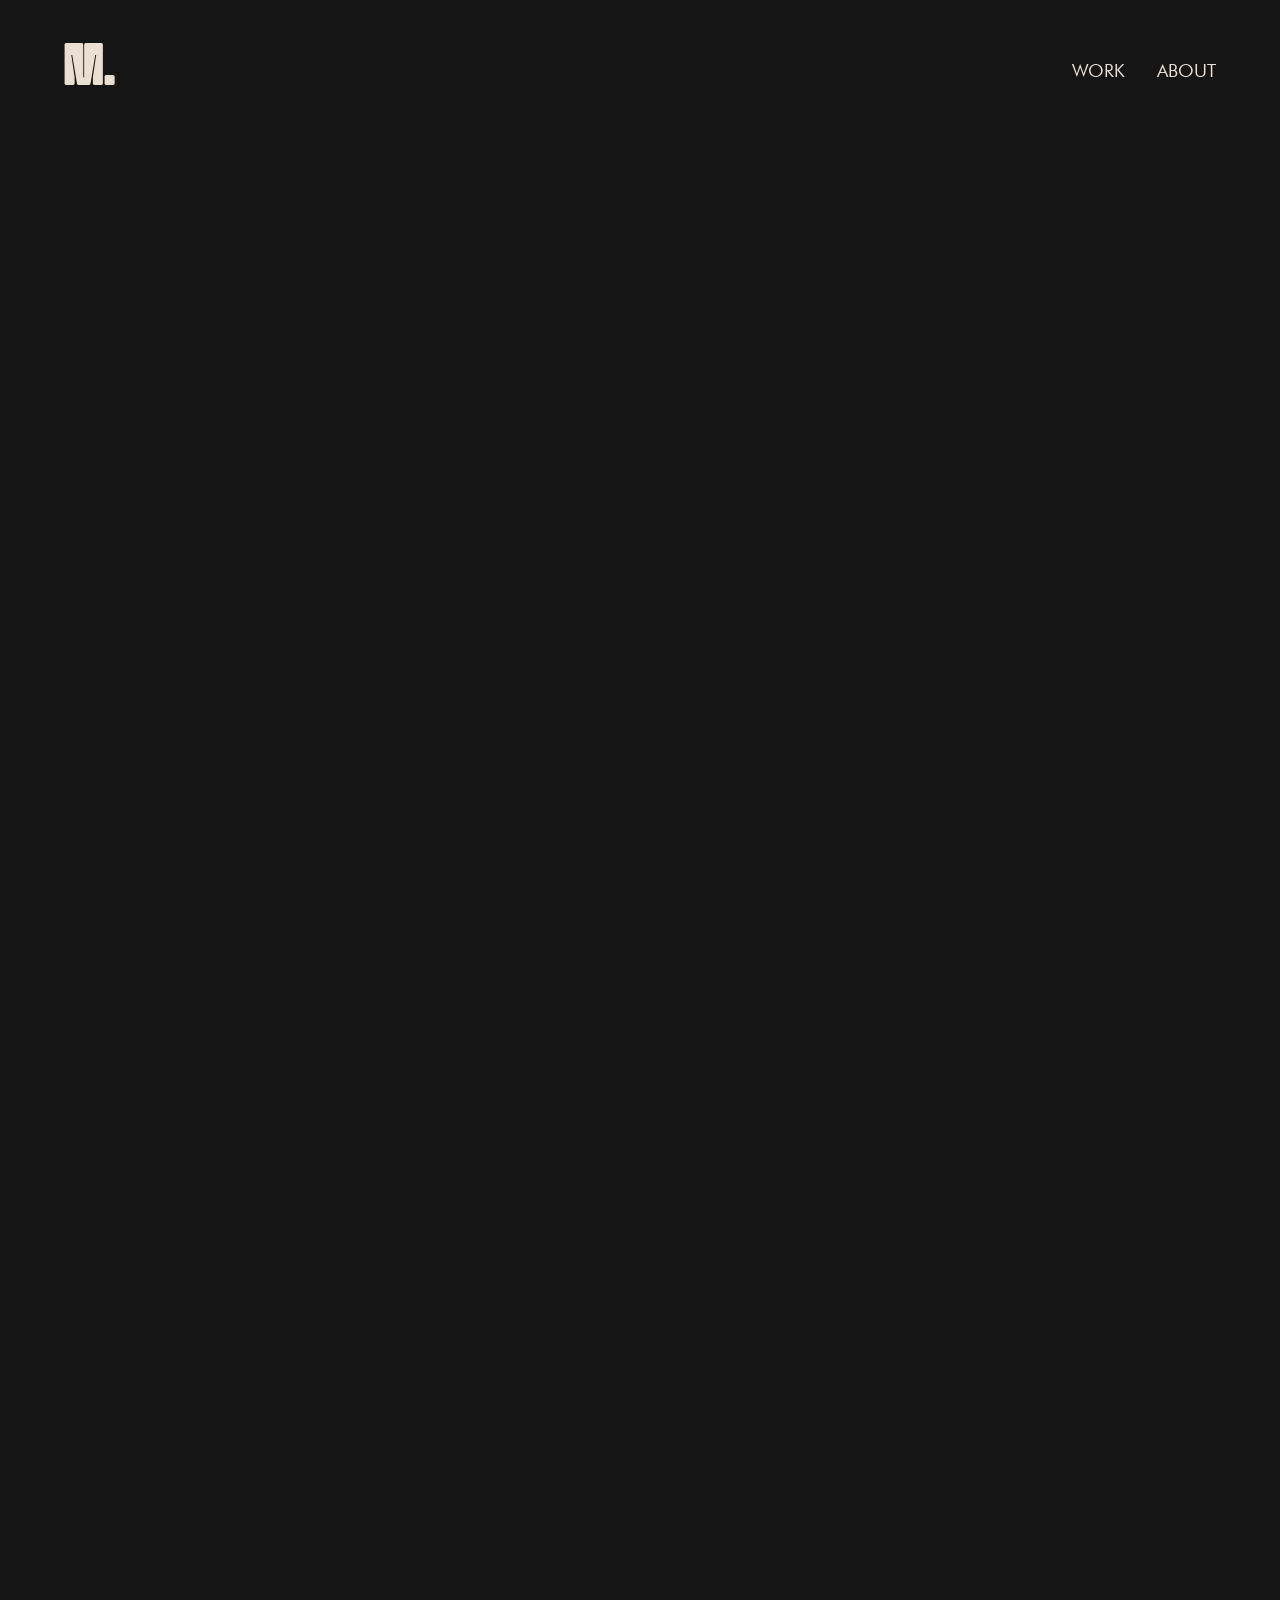
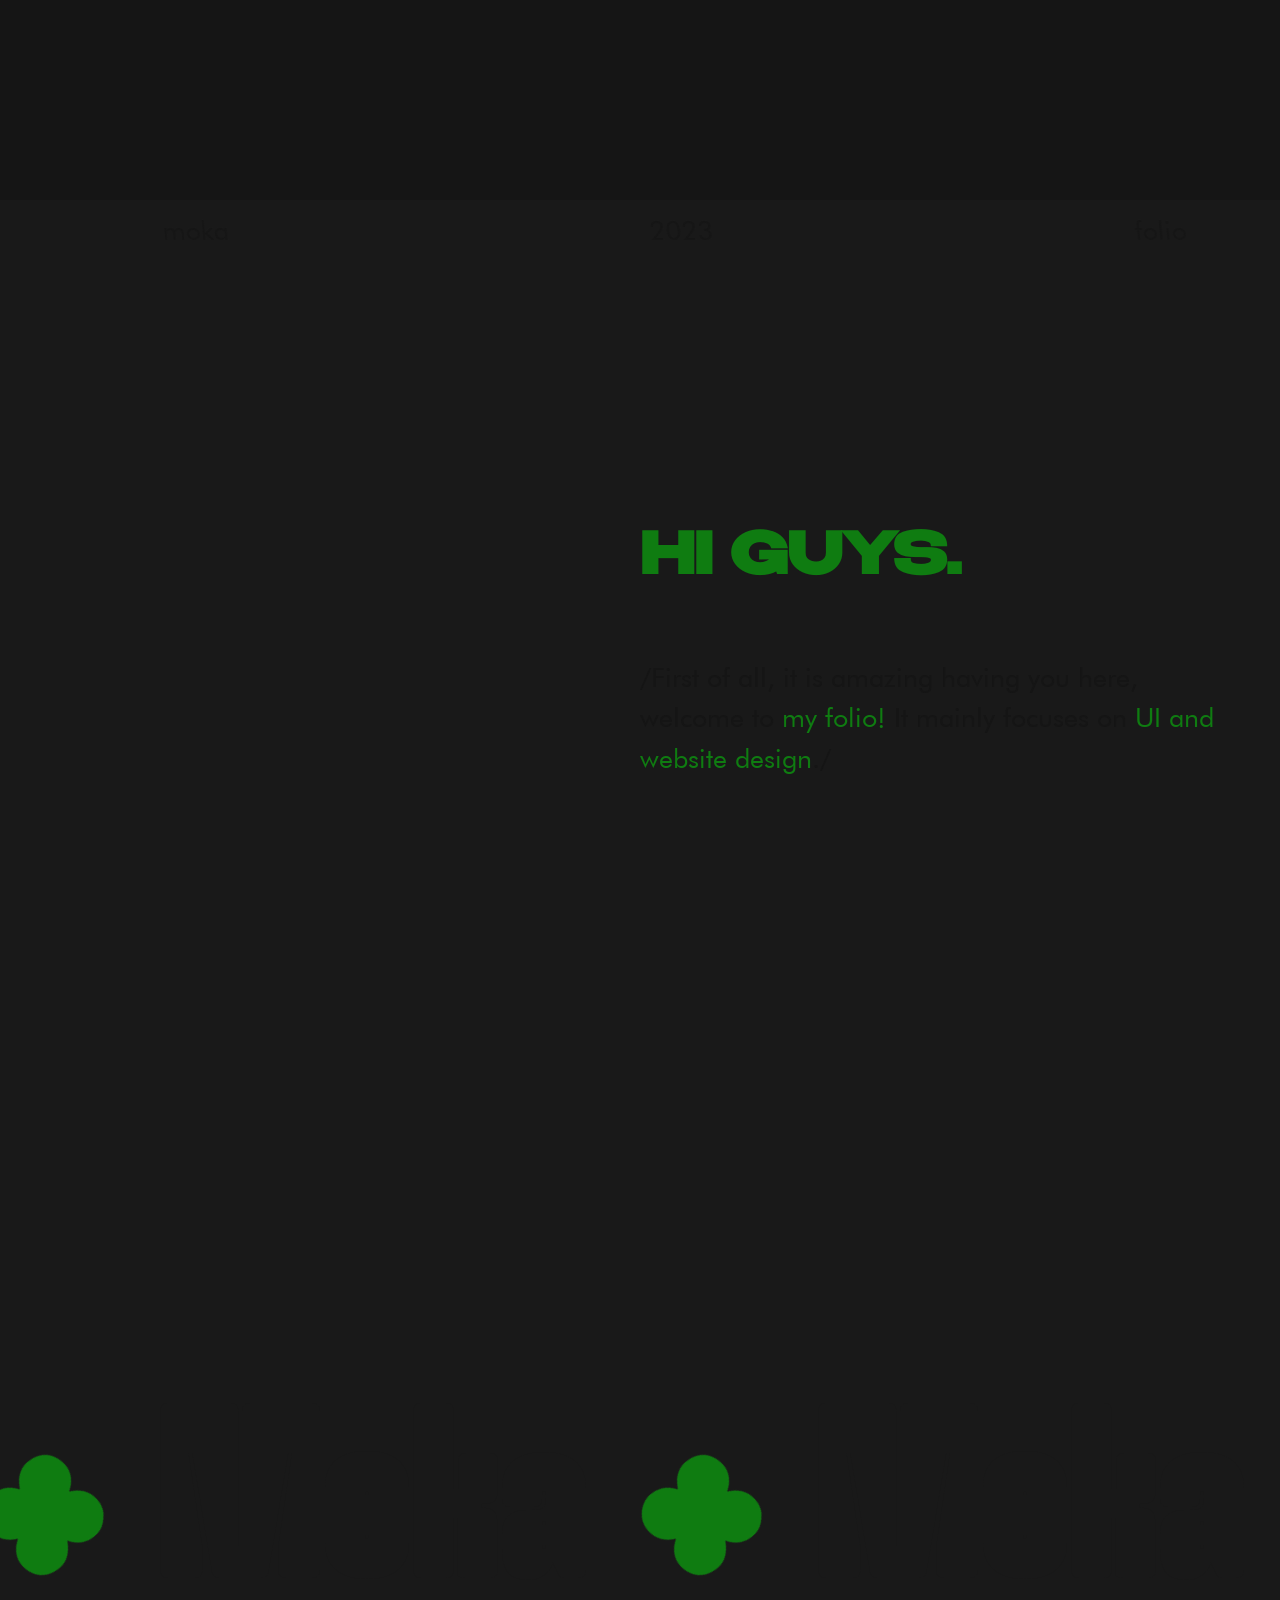
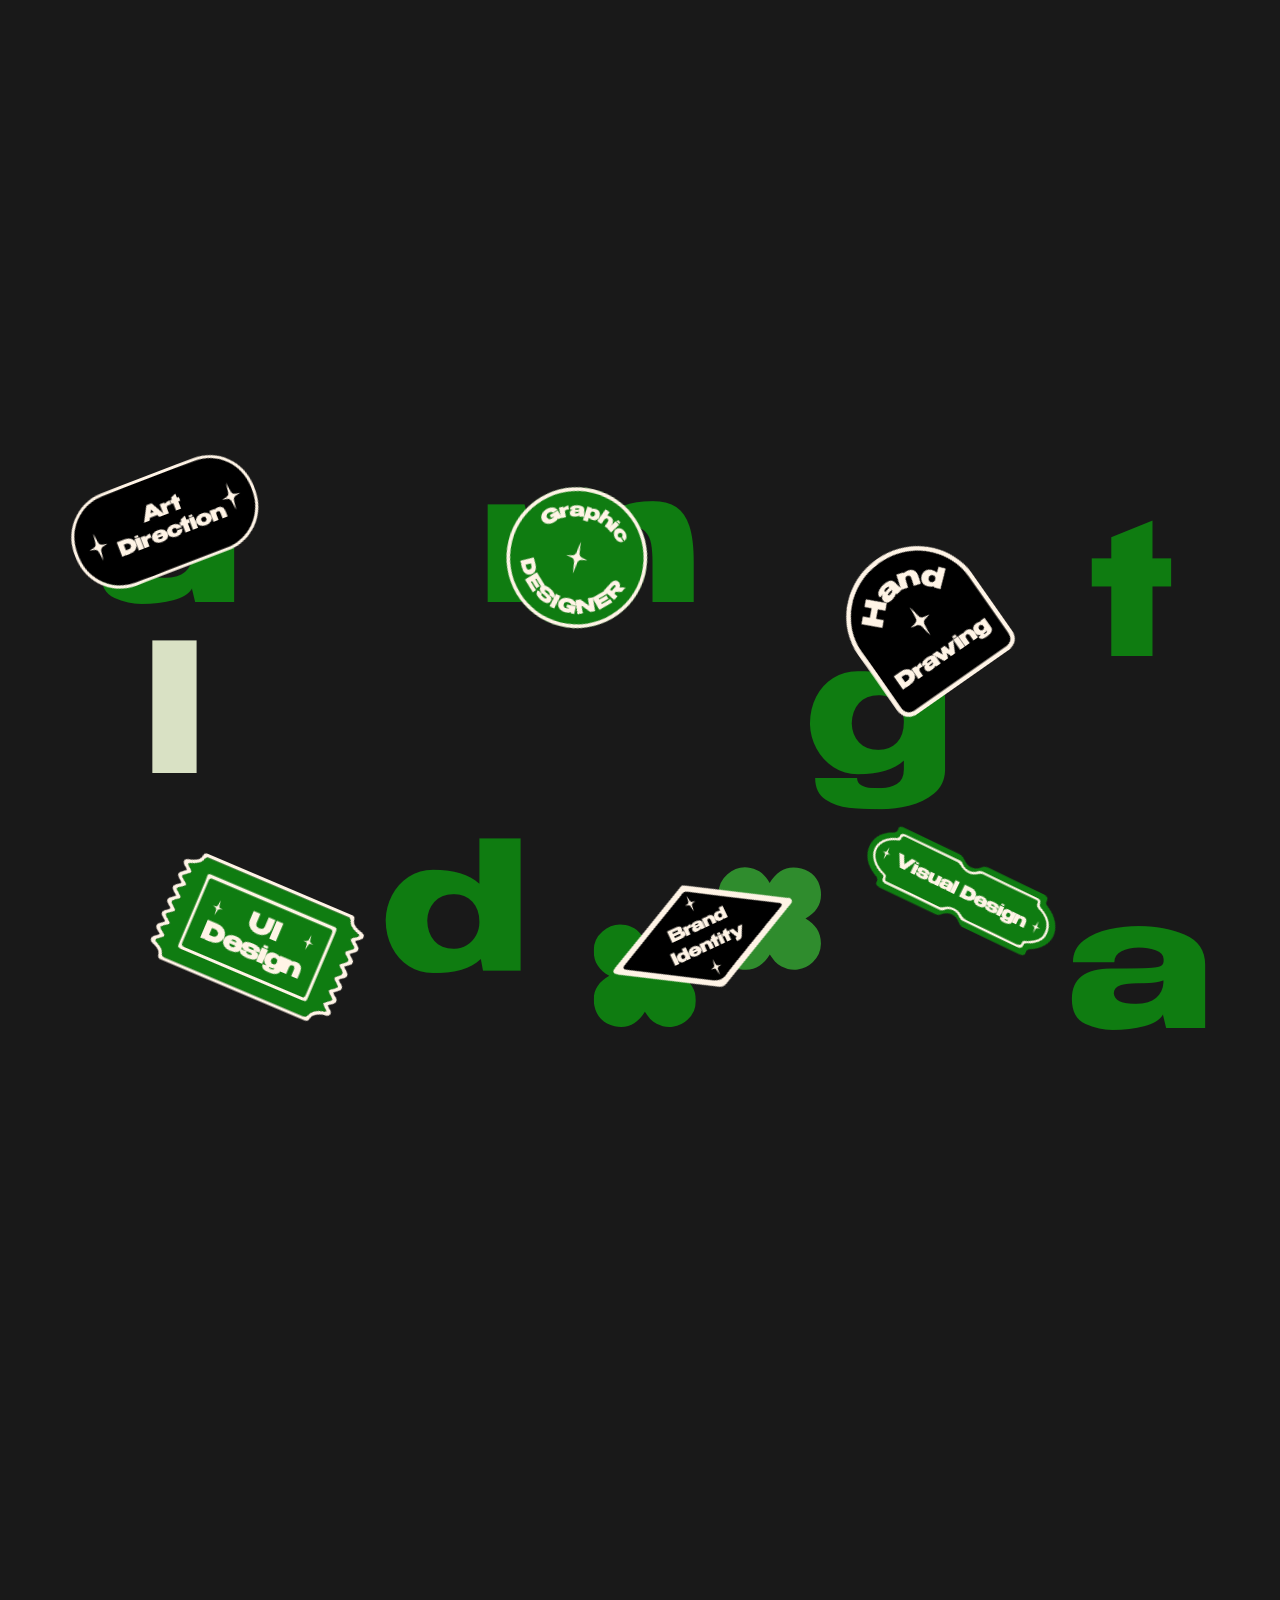
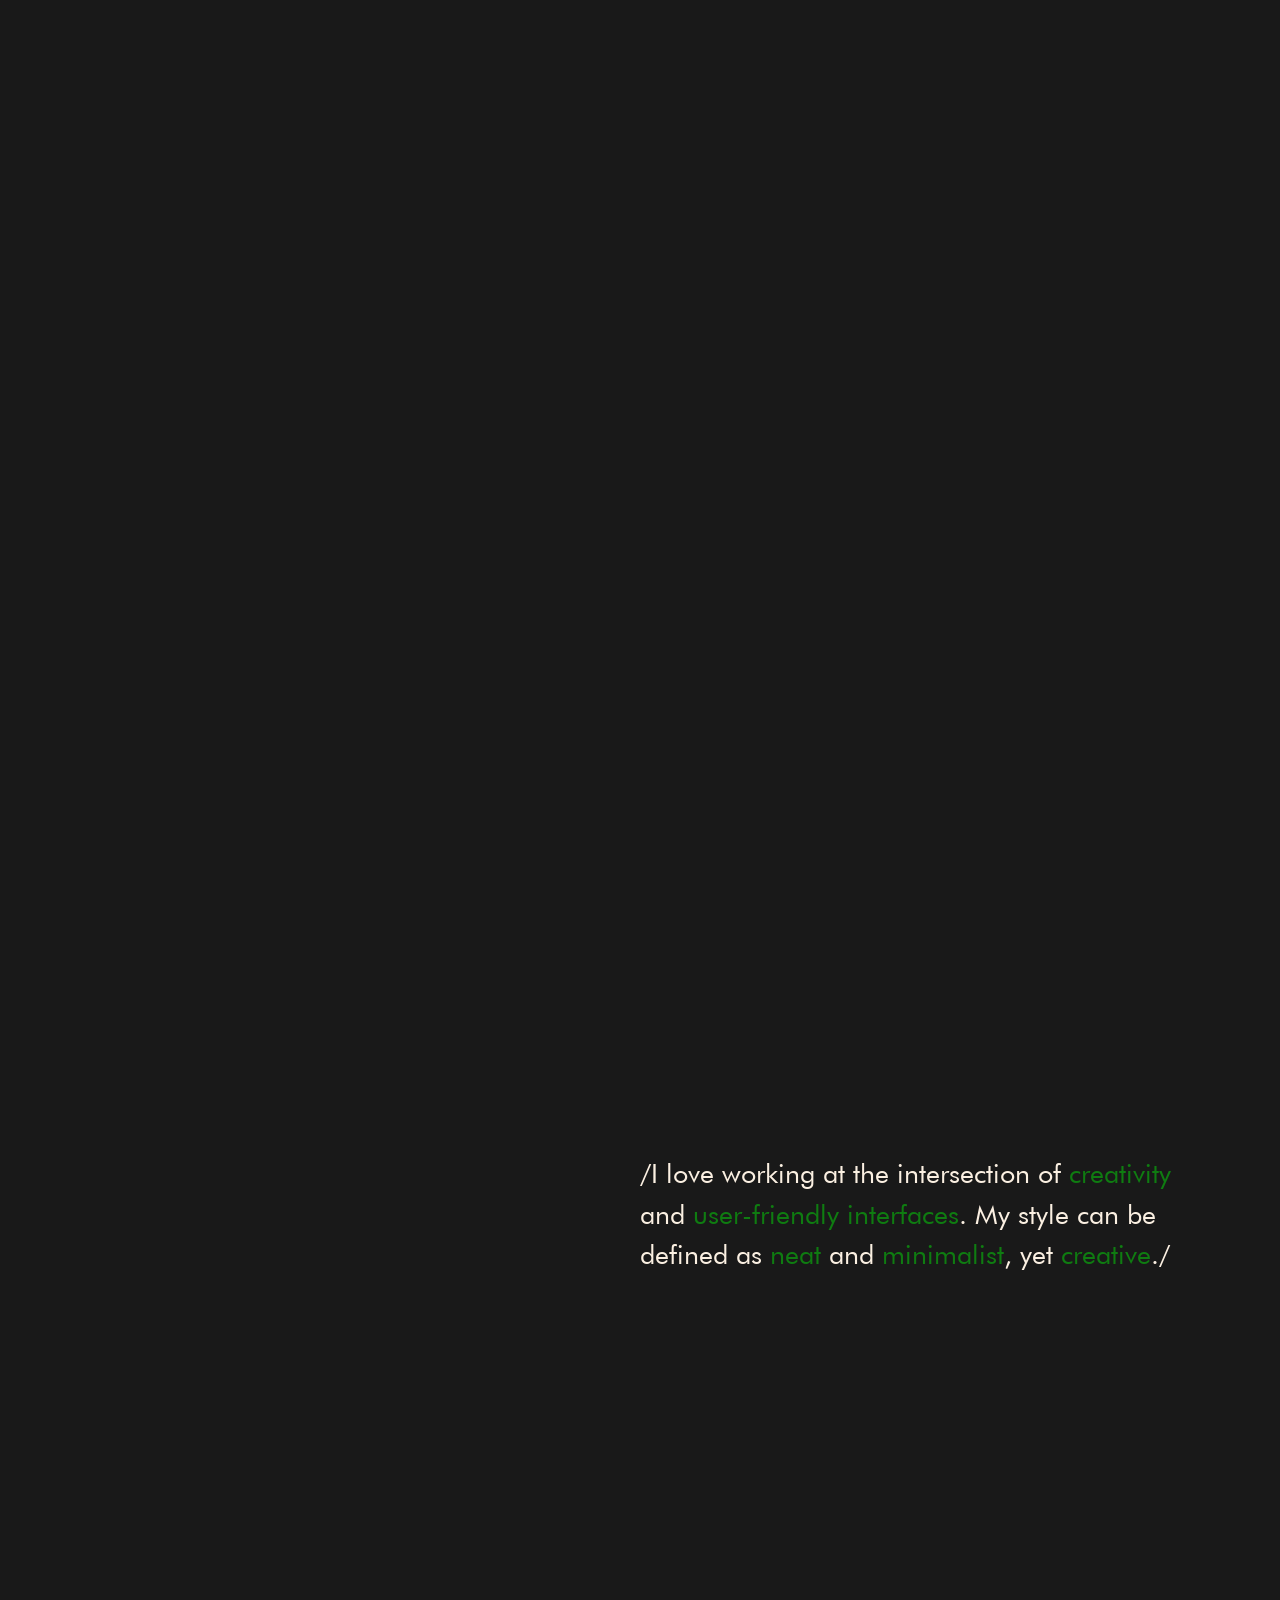
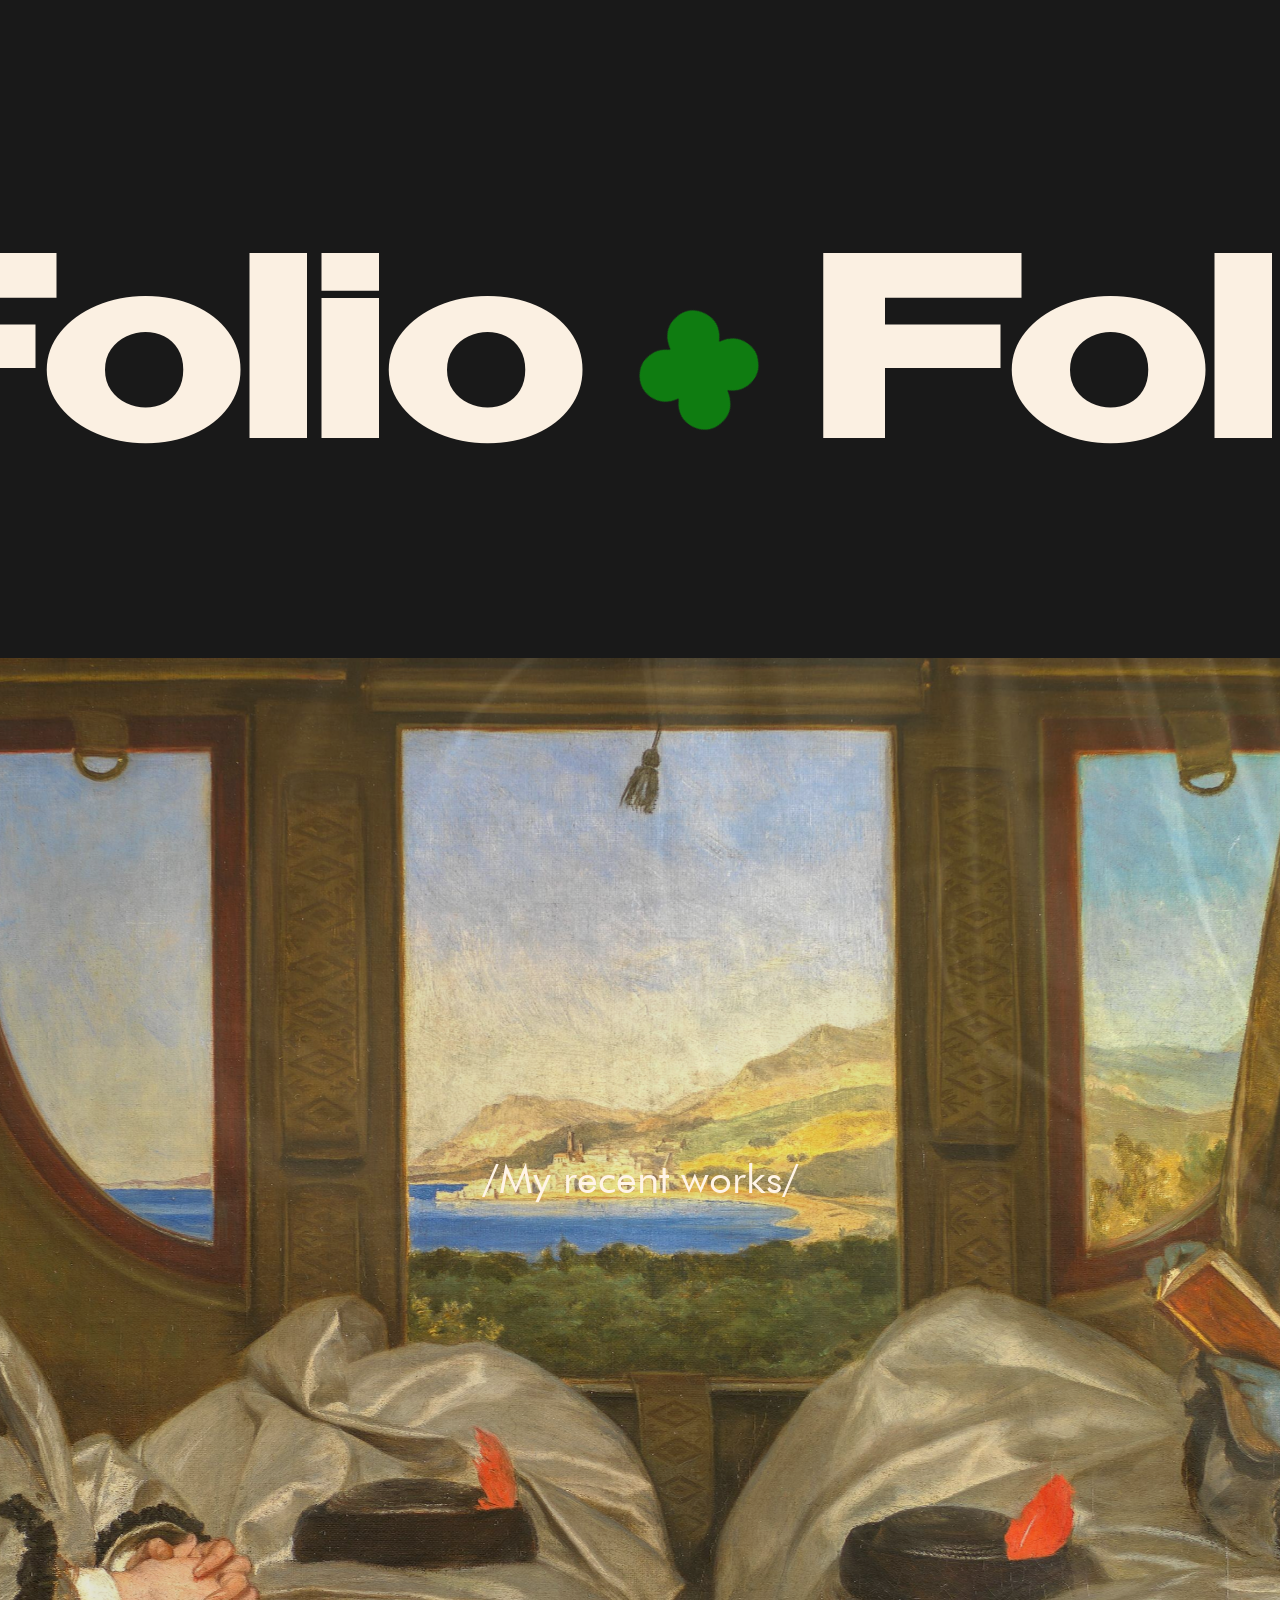
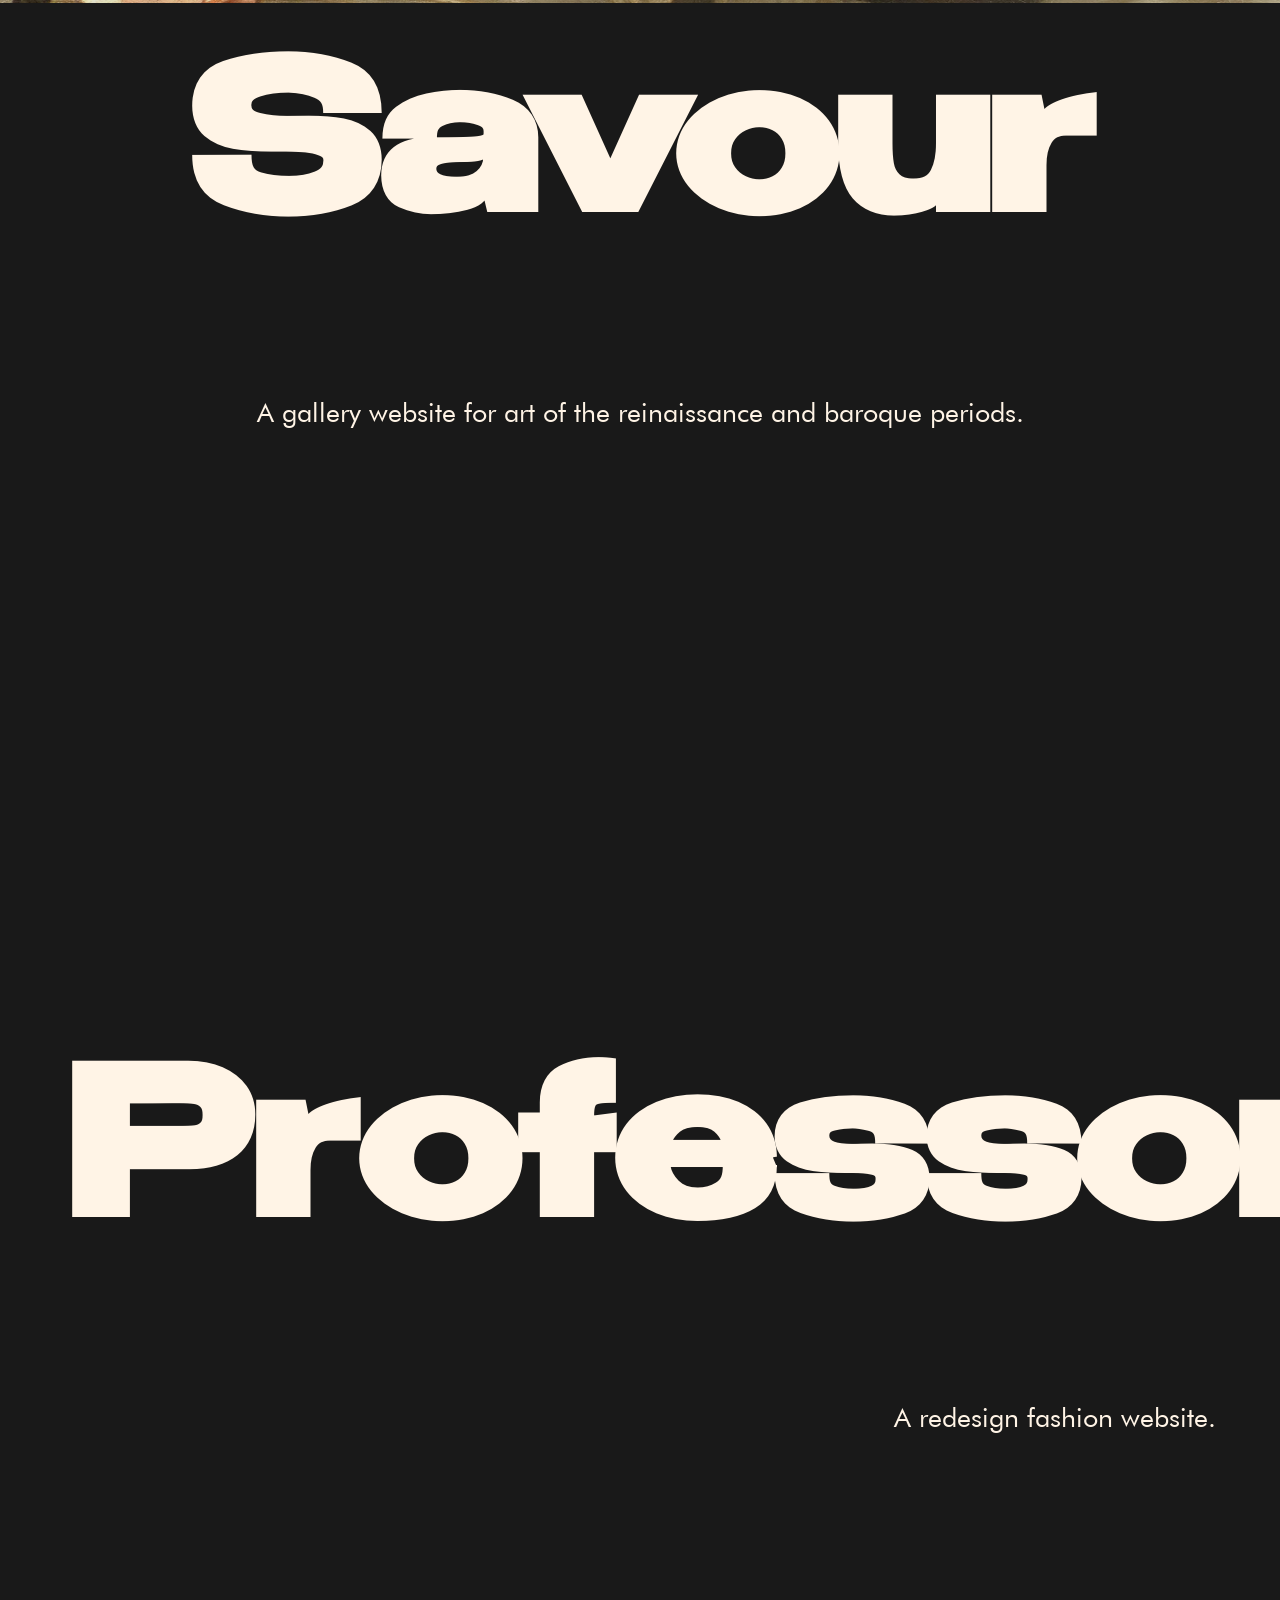
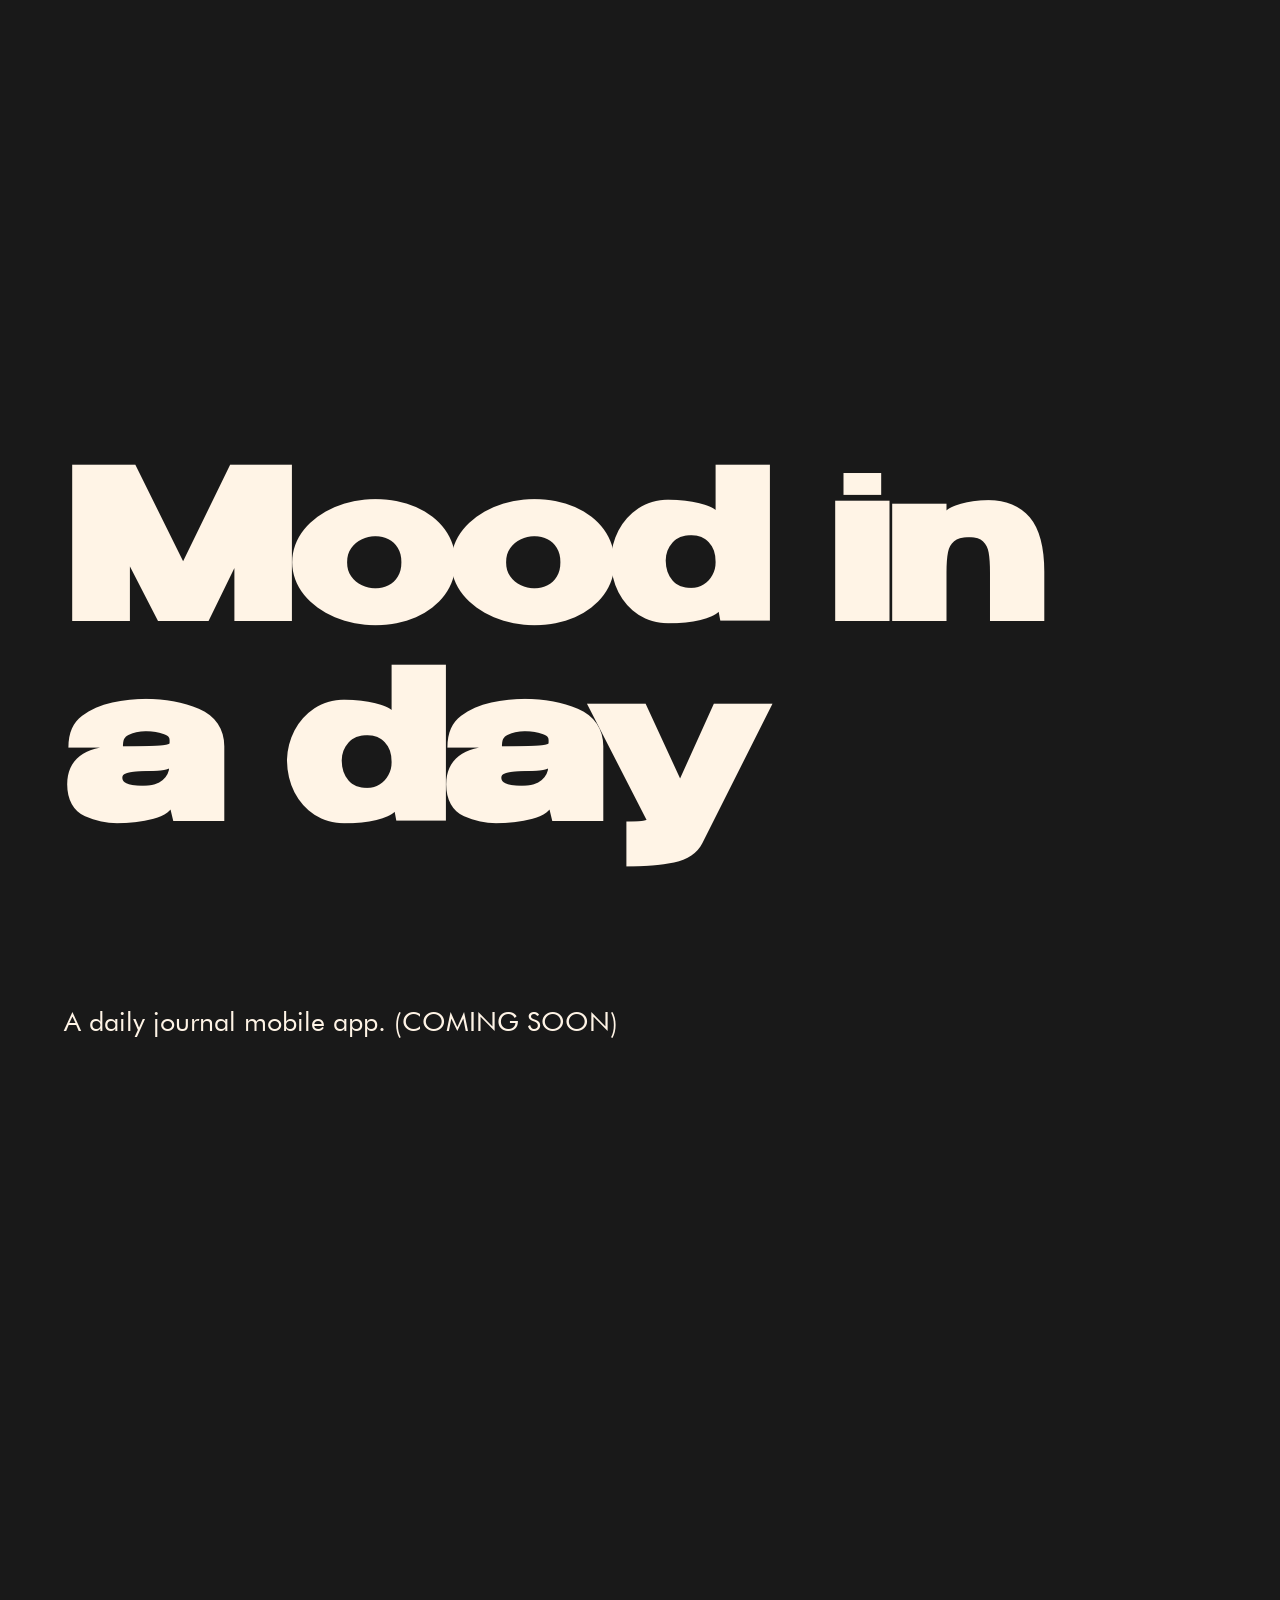
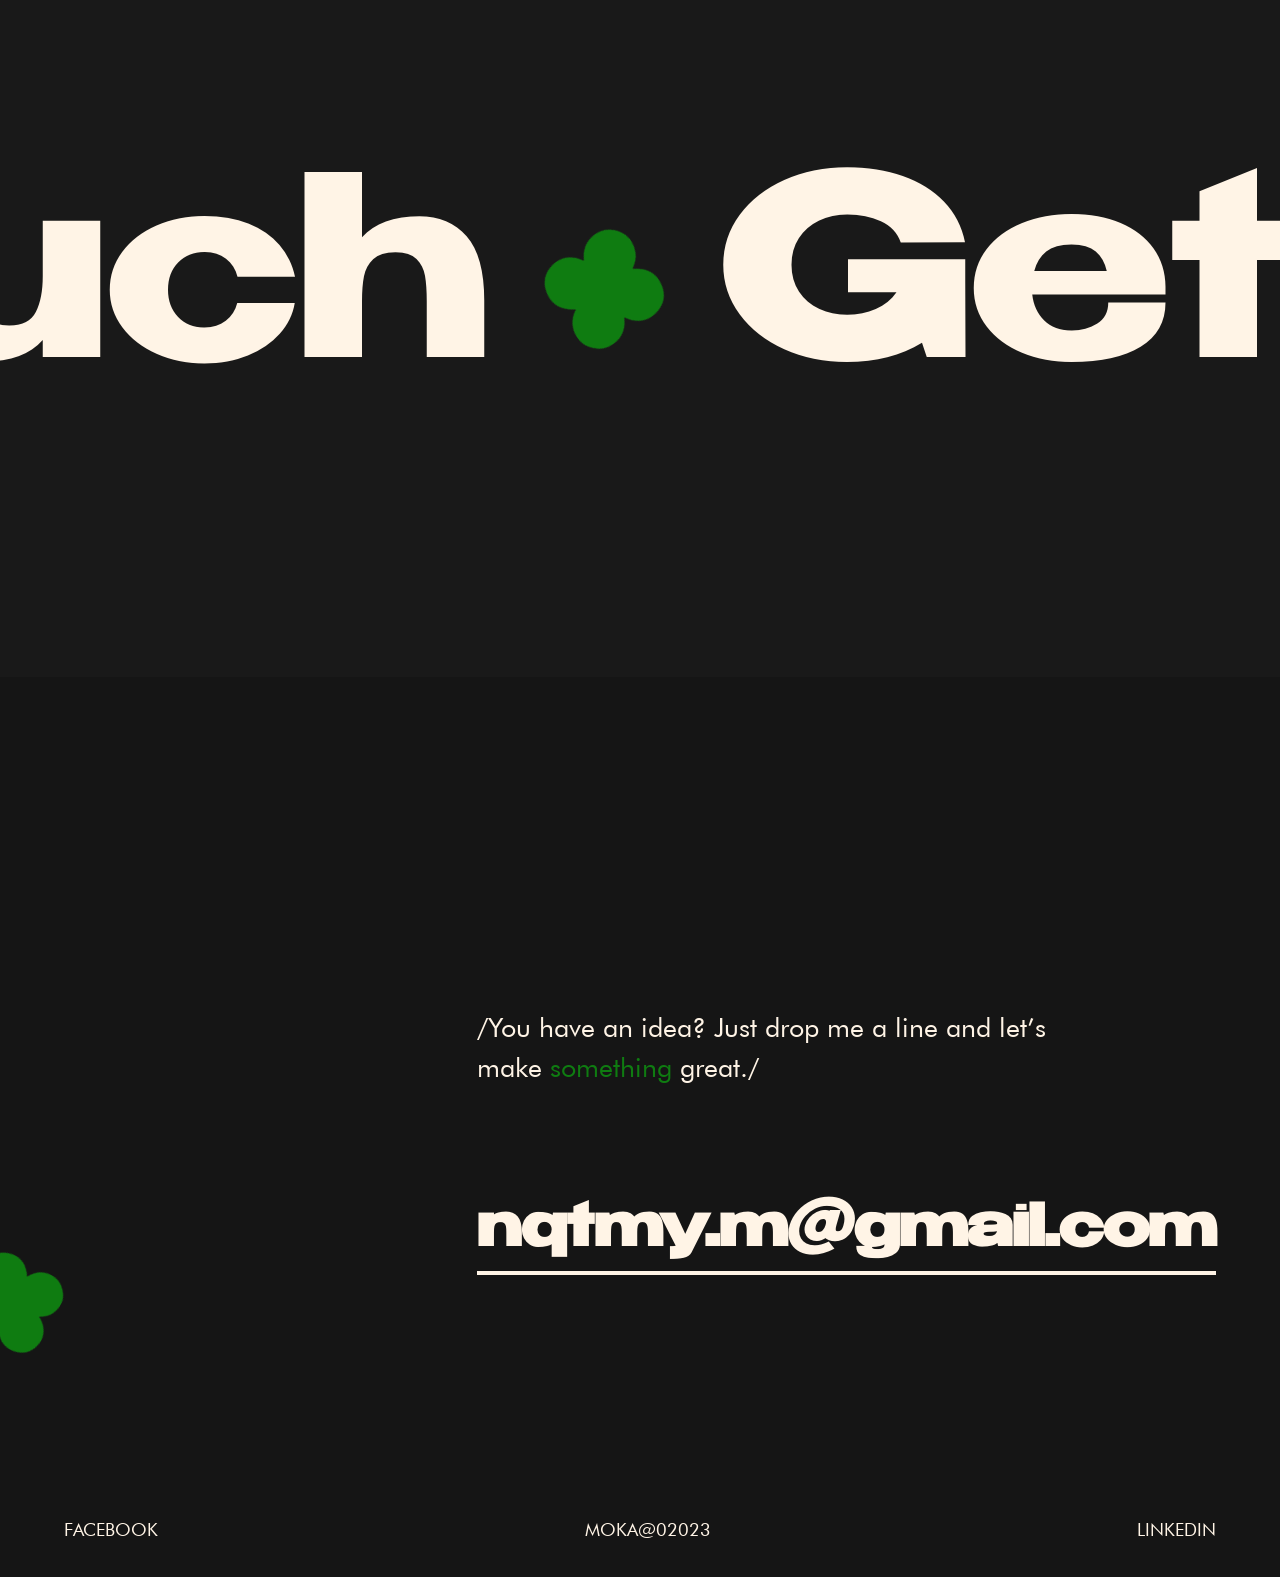
==== commit 62b8e338: "Up" ====
--- a/index.html
+++ b/index.html
@@ -83,7 +83,7 @@
 						</div>
 						<div class="right">
 							<h3>Hi Guys.</h3>
-							<p>/first of all, it is amazing having you here, welcome to <span>my folio!</span> it mainly focuses on <span>ui and website design</span>./</p>
+							<p>/First of all, it is amazing having you here, welcome to <span>my folio!</span> It mainly focuses on <span>UI and website design</span>./</p>
 						</div>
 					</div>
 					<div class="marquee-container">
@@ -355,7 +355,7 @@
 							<!-- <img src="./imgs/germs-rolling-eyes_1.png" alt="bear"> -->
 						</div>
 						<div class="right">
-							<p>/i love working at the intersection of creativity and user-friendly interfaces. my style can be defined as neat and minimalist, yet creative./</p>
+							<p>/I love working at the intersection of <span>creativity</span> and <span>user-friendly interfaces</span>. My style can be defined as <span>neat</span> and <span>minimalist</span>, yet <span>creative</span>./</p>
 						</div>
 					</div>
 					<div class="marquee-container">
@@ -405,17 +405,17 @@
 						<p class="bla-bla">/My recent works/</p>
 						<div class="curious">
 							<h1><a href="works-savour.html" prefetch>Savour</a></h1>
-							<p>a gallery website for art of the reinaissance and baroque periods.
+							<p>A gallery website for art of the reinaissance and baroque periods.
 							</p>
 						</div>
 						<div class="inspired">
 							<h1><a href="https://koapd2710.github.io/Professor.E" prefetch>Professor.E</a></h1>
-							<p>a redesign fashion website.
+							<p>A redesign fashion website.
 							</p>
 						</div>
 						<div class="focused">
 							<h1><a href=""><span>Mood in</span><br>a day</a></h1>
-							<p>a daily journal mobile app. &nbsp; (COMING SOON)
+							<p>A daily journal mobile app. (COMING SOON)
 							</p>
 						</div>
 					</div>
@@ -447,7 +447,7 @@
 						<div class="left">
 						</div>
 						<div class="right">
-							<p>/you have an idea? just drop me a line and let’s make <span>something</span> great./</p>
+							<p>/You have an idea? Just drop me a line and let’s make <span>something</span> great./</p>
 							<a href="mailto:nqtmy.m@gmail.com" subject="subject text"><h1>nqtmy.m@gmail.com</h1></a>
 						</div>
 					</div>
--- a/css/style-index.css
+++ b/css/style-index.css
@@ -1,2 +1,2 @@
-body{background:var(--t)}.section1{width:100vw;height:200vh;background-color:var(--b)}.section1 .intro{position:sticky;top:0;width:100%;height:100vh;overflow:hidden}.section1 .intro img,.section1 .intro video{position:absolute;width:100%;scale:0.5;top:50%;left:50%;translate:-50% -50%}.section2{position:relative;display:block;width:100%;background:transparent;color:var(--b);padding-bottom:200px;overflow:hidden}.section2 .head{position:relative;display:-webkit-box;display:-ms-flexbox;display:flex;width:100%;-webkit-box-orient:horizontal;-webkit-box-direction:normal;-ms-flex-direction:row;flex-direction:row;-webkit-box-pack:justify;-ms-flex-pack:justify;justify-content:space-between;padding:10px 10vw;translate:-75px 0px}.section2 .marquee-container{position:relative;display:-webkit-box;display:-ms-flexbox;display:flex;-webkit-box-orient:horizontal;-webkit-box-direction:normal;-ms-flex-direction:row;flex-direction:row;width:100vw;overflow:hidden}.section2 .marquee-container .marquee-content{position:relative;display:-webkit-box;display:-ms-flexbox;display:flex;-webkit-box-orient:horizontal;-webkit-box-direction:normal;-ms-flex-direction:row;flex-direction:row;-webkit-box-align:center;-ms-flex-align:center;align-items:center}.section2 .marquee-container .marquee-content nav{display:-webkit-box;display:-ms-flexbox;display:flex;width:100px}.section2 .marquee-container .marquee-content nav img{width:100%}.section2 .marquee-container .marquee-content p{font-family:FontLogo;text-transform:none;font-size:250px}.section2 .content{position:relative;display:-webkit-box;display:-ms-flexbox;display:flex;height:100%;-webkit-box-orient:horizontal;-webkit-box-direction:normal;-ms-flex-direction:row;flex-direction:row;margin-top:200px;margin-bottom:500px}.section2 .content p{margin-bottom:50px;max-width:600px}.section2 .content p span{color:var(--gr)}.section2 .content .left{-webkit-box-pack:center;-ms-flex-pack:center;justify-content:center}.section2 .content .left img{max-width:800px;width:100%}.section2 .content div{display:-webkit-box;display:-ms-flexbox;display:flex;-webkit-box-align:center;-ms-flex-align:center;align-items:center;width:100%}.section2 .content .right{-webkit-box-orient:vertical;-webkit-box-direction:normal;-ms-flex-direction:column;flex-direction:column;-webkit-box-pack:center;-ms-flex-pack:center;justify-content:center;-webkit-box-align:start;-ms-flex-align:start;align-items:flex-start}.section2 .content .right h3{font-family:FontHead;font-size:3.5rem;text-transform:uppercase;color:var(--gr)}.section2 .content .right p{text-transform:lowercase}.section2 p{margin:0}.section3{width:100%;height:250vh}.section3 .text-container{position:sticky;top:0;display:-webkit-box;display:-ms-flexbox;display:flex;width:100%;height:100vh;-webkit-box-align:center;-ms-flex-align:center;align-items:center}.section3 .text-container .align{position:relative;width:100%}.section3 .text-container .i-am{display:-webkit-inline-box;display:-ms-inline-flexbox;display:inline-flex}.section3 .text-container .flowers-good-at{display:-webkit-box;display:-ms-flexbox;display:flex;margin-top:-100px}.section3 .text-container .flowers-good-at .flowers{display:-webkit-box;display:-ms-flexbox;display:flex;gap:1rem;padding:0px 0.8rem;padding-top:3rem}.section3 .text-container .flowers-good-at .flowers svg{width:8vw;margin:auto;fill:var(--gr)}.section3 .text-container .flowers-good-at .flowers .flower2{fill:var(--gr)!important}.section3 .text-container .flowers-good-at .good-at{position:relative;display:-webkit-inline-box;display:-ms-inline-flexbox;display:inline-flex;margin-left:auto}.section3 .text-container .sticker{position:absolute;translate:-50% -50%;width:200px}.section3 .text-container .sticker img{width:100%}.section3 .text-container .sticker svg>*{-webkit-transform-origin:center center;transform-origin:center center;font-family:FontHead!important}.section3 .text-container .sticker1{width:15vw;top:-1vh;left:8vw;rotate:-21deg}.section3 .text-container .sticker3{width:11vw;top:3vh;left:40vw;rotate:14deg}.section3 .text-container .sticker6{width:10vw;top:10vh;left:67vw;rotate:-35deg}.section3 .text-container .sticker5{width:15vw;bottom:-10vh;left:15vw;rotate:23deg}.section3 .text-container .sticker4{width:15vw;top:45vh;left:50vw;rotate:-25deg}.section3 .text-container .sticker2{width:16vw;top:40vh;left:70vw;rotate:26deg}.section3 p{font-family:FontHead;color:var(--gr);font-size:14vw;margin:0px;text-transform:none}.section4{position:relative;display:block;width:100%;color:var(--t);padding-bottom:100px}.section4 .marquee-container{position:relative;display:-webkit-box;display:-ms-flexbox;display:flex;-webkit-box-orient:horizontal;-webkit-box-direction:normal;-ms-flex-direction:row;flex-direction:row;width:100vw;overflow:hidden}.section4 .marquee-container .marquee-content{position:relative;display:-webkit-box;display:-ms-flexbox;display:flex;-webkit-box-orient:horizontal;-webkit-box-direction:normal;-ms-flex-direction:row;flex-direction:row;-webkit-box-align:center;-ms-flex-align:center;align-items:center}.section4 .marquee-container .marquee-content nav{display:-webkit-box;display:-ms-flexbox;display:flex;width:100px}.section4 .marquee-container .marquee-content nav img{width:100%}.section4 .marquee-container .marquee-content p{font-family:FontHead;font-size:250px;text-transform:none}.section4 .content{display:-webkit-box;display:-ms-flexbox;display:flex;height:100%;-webkit-box-orient:horizontal;-webkit-box-direction:normal;-ms-flex-direction:row;flex-direction:row;margin-bottom:20vh}.section4 .content .left{-webkit-box-pack:center;-ms-flex-pack:center;justify-content:center;padding-top:calc(50vh + 200px)}.section4 .content .left img{max-width:800px;width:100%}.section4 .content div{display:-webkit-box;display:-ms-flexbox;display:flex;-webkit-box-align:center;-ms-flex-align:center;align-items:center;width:100%}.section4 .content .right{padding-top:200px;-webkit-box-orient:vertical;-webkit-box-direction:normal;-ms-flex-direction:column;flex-direction:column;-webkit-box-align:start;-ms-flex-align:start;align-items:flex-start}.section4 .content .right p{max-width:600px}.section4 .content .right p span{color:var(--gr)}.section4 p{margin:0}.section5{position:relative;width:100%;height:auto;color:var(--t);overflow:hidden!important}.section5 .content{position:relative;padding-top:50vh;z-index:10;color:var(--t)}.section5 .content h1{line-height:1}.section5 .content h1 a{color:var(--t)}.section5 .content .bla-bla{margin-bottom:50vh;text-align:center;font-size:40px;font-weight:normal}.section5 .content div{width:100%;font-size:100px;font-weight:normal;text-align:center;font-family:FontHead}.section5 .content div p{font-family:FontText;font-size:inherits}.section5 .content div:not(:last-child){margin-bottom:70vh}.section5 .content .inspired{text-align:right}.section5 .content .focused{text-align:left;margin-bottom:40vh}.section5 .content .focused h1{line-height:1}.section5 .content .focused h1 span{line-height:1}.section5 .test-sticky-imgs{position:absolute;top:0;left:0;width:100vw;height:105vh;overflow:hidden;z-index:1}.section5 .test-sticky-imgs .test-sticky-imgs-zoom{width:100vw;height:100vh;scale:1.5;overflow:hidden}.section5 .test-sticky-imgs .test-sticky-imgs-zoom .test-sticky-imgs-move{position:relative;top:-25vh;width:100%;height:150vh;overflow:hidden}.section5 .test-sticky-imgs .test-sticky-imgs-zoom .test-sticky-imgs-move img{position:absolute;width:auto;height:100%;top:50%;left:50%;translate:-50% -50%;-webkit-filter:brightness(0.5);filter:brightness(0.5)}.section6{position:relative;display:block}.section6 .marquee-container{position:relative;display:-webkit-box;display:-ms-flexbox;display:flex;-webkit-box-orient:horizontal;-webkit-box-direction:normal;-ms-flex-direction:row;flex-direction:row;bottom:-50px;width:100vw;overflow:hidden}.section6 .marquee-container .marquee-content{position:relative;display:-webkit-box;display:-ms-flexbox;display:flex;white-space:nowrap;-webkit-box-orient:horizontal;-webkit-box-direction:normal;-ms-flex-direction:row;flex-direction:row;-webkit-box-align:center;-ms-flex-align:center;align-items:center}.section6 .marquee-container .marquee-content nav{display:-webkit-box;display:-ms-flexbox;display:flex;width:100px}.section6 .marquee-container .marquee-content nav img{width:100%}.section6 .marquee-container .marquee-content p{font-family:FontHead;font-size:250px;text-transform:none}.footer{position:relative;display:block;width:100%;height:100vh;background:var(--b)}.footer .content{display:-webkit-box;display:-ms-flexbox;display:flex;height:100%;-webkit-box-orient:horizontal;-webkit-box-direction:normal;-ms-flex-direction:row;flex-direction:row}.footer .content .left{-webkit-box-pack:center;-ms-flex-pack:center;justify-content:center}.footer .content .left img{max-width:800px;width:100%}.footer .content div{display:-webkit-box;display:-ms-flexbox;display:flex;-webkit-box-align:center;-ms-flex-align:center;align-items:center;width:100%}.footer .content .right{-webkit-box-orient:vertical;-webkit-box-direction:normal;-ms-flex-direction:column;flex-direction:column;-webkit-box-pack:center;-ms-flex-pack:center;justify-content:center;-webkit-box-align:start;-ms-flex-align:start;align-items:flex-start}.footer .content .right p{margin-bottom:100px;max-width:600px;text-transform:lowercase}.footer .content .right p span{color:var(--gr)}.footer .content .right h1{position:relative;font-family:FontHead;font-size:57px;color:var(--t);margin:0}.footer .content .right h1:before{content:"";position:absolute;left:0;bottom:-2px;width:100%;height:4px;background:var(--t)}.footer .bottom{position:absolute;display:-webkit-box;display:-ms-flexbox;display:flex;-webkit-box-orient:horizontal;-webkit-box-direction:normal;-ms-flex-direction:row;flex-direction:row;-webkit-box-pack:justify;-ms-flex-pack:justify;justify-content:space-between;bottom:0;left:0;width:100%;list-style-type:none}.footer .bottom p{color:var(--t);font-size:18px;text-transform:uppercase}.footer .svg-path{position:absolute;width:100%;height:100vh;overflow-x:hidden;overflow-y:visible;bottom:0;left:0;pointer-events:none}.footer .svg-path svg{width:100%;position:absolute;bottom:0;left:50%;translate:-50% 0;opacity:0}.footer .svg-path .flower{position:absolute}
+body{background:var(--t)}.section1{width:100vw;height:200vh;background-color:var(--b)}.section1 .intro{position:sticky;top:0;width:100%;height:100vh;overflow:hidden}.section1 .intro img,.section1 .intro video{position:absolute;width:100%;scale:0.5;top:50%;left:50%;translate:-50% -50%}.section2{position:relative;display:block;width:100%;background:transparent;color:var(--b);padding-bottom:200px;overflow:hidden}.section2 .head{position:relative;display:-webkit-box;display:-ms-flexbox;display:flex;width:100%;-webkit-box-orient:horizontal;-webkit-box-direction:normal;-ms-flex-direction:row;flex-direction:row;-webkit-box-pack:justify;-ms-flex-pack:justify;justify-content:space-between;padding:10px 10vw;translate:-75px 0px}.section2 .marquee-container{position:relative;display:-webkit-box;display:-ms-flexbox;display:flex;-webkit-box-orient:horizontal;-webkit-box-direction:normal;-ms-flex-direction:row;flex-direction:row;width:100vw;overflow:hidden}.section2 .marquee-container .marquee-content{position:relative;display:-webkit-box;display:-ms-flexbox;display:flex;-webkit-box-orient:horizontal;-webkit-box-direction:normal;-ms-flex-direction:row;flex-direction:row;-webkit-box-align:center;-ms-flex-align:center;align-items:center}.section2 .marquee-container .marquee-content nav{display:-webkit-box;display:-ms-flexbox;display:flex;width:100px}.section2 .marquee-container .marquee-content nav img{width:100%}.section2 .marquee-container .marquee-content p{font-family:FontLogo;text-transform:none;font-size:250px}.section2 .content{position:relative;display:-webkit-box;display:-ms-flexbox;display:flex;height:100%;-webkit-box-orient:horizontal;-webkit-box-direction:normal;-ms-flex-direction:row;flex-direction:row;margin-top:200px;margin-bottom:500px}.section2 .content p{margin-bottom:50px;max-width:600px}.section2 .content p span{color:var(--gr)}.section2 .content .left{-webkit-box-pack:center;-ms-flex-pack:center;justify-content:center}.section2 .content .left img{max-width:800px;width:100%}.section2 .content div{display:-webkit-box;display:-ms-flexbox;display:flex;-webkit-box-align:center;-ms-flex-align:center;align-items:center;width:100%}.section2 .content .right{-webkit-box-orient:vertical;-webkit-box-direction:normal;-ms-flex-direction:column;flex-direction:column;-webkit-box-pack:center;-ms-flex-pack:center;justify-content:center;-webkit-box-align:start;-ms-flex-align:start;align-items:flex-start}.section2 .content .right h3{font-family:FontHead;font-size:3.5rem;text-transform:uppercase;color:var(--gr)}.section2 p{margin:0}.section3{width:100%;height:250vh}.section3 .text-container{position:sticky;top:0;display:-webkit-box;display:-ms-flexbox;display:flex;width:100%;height:100vh;-webkit-box-align:center;-ms-flex-align:center;align-items:center}.section3 .text-container .align{position:relative;width:100%}.section3 .text-container .i-am{display:-webkit-inline-box;display:-ms-inline-flexbox;display:inline-flex}.section3 .text-container .flowers-good-at{display:-webkit-box;display:-ms-flexbox;display:flex;margin-top:-100px}.section3 .text-container .flowers-good-at .flowers{display:-webkit-box;display:-ms-flexbox;display:flex;gap:1rem;padding:0px 0.8rem;padding-top:3rem}.section3 .text-container .flowers-good-at .flowers svg{width:8vw;margin:auto;fill:var(--gr)}.section3 .text-container .flowers-good-at .flowers .flower2{fill:var(--gr)!important}.section3 .text-container .flowers-good-at .good-at{position:relative;display:-webkit-inline-box;display:-ms-inline-flexbox;display:inline-flex;margin-left:auto}.section3 .text-container .sticker{position:absolute;translate:-50% -50%;width:200px}.section3 .text-container .sticker img{width:100%}.section3 .text-container .sticker svg>*{-webkit-transform-origin:center center;transform-origin:center center;font-family:FontHead!important}.section3 .text-container .sticker1{width:15vw;top:-1vh;left:8vw;rotate:-21deg}.section3 .text-container .sticker3{width:11vw;top:3vh;left:40vw;rotate:14deg}.section3 .text-container .sticker6{width:10vw;top:10vh;left:67vw;rotate:-35deg}.section3 .text-container .sticker5{width:15vw;bottom:-10vh;left:15vw;rotate:23deg}.section3 .text-container .sticker4{width:15vw;top:45vh;left:50vw;rotate:-25deg}.section3 .text-container .sticker2{width:16vw;top:40vh;left:70vw;rotate:26deg}.section3 p{font-family:FontHead;color:var(--gr);font-size:14vw;margin:0px;text-transform:none}.section4{position:relative;display:block;width:100%;color:var(--t);padding-bottom:100px}.section4 .marquee-container{position:relative;display:-webkit-box;display:-ms-flexbox;display:flex;-webkit-box-orient:horizontal;-webkit-box-direction:normal;-ms-flex-direction:row;flex-direction:row;width:100vw;overflow:hidden}.section4 .marquee-container .marquee-content{position:relative;display:-webkit-box;display:-ms-flexbox;display:flex;-webkit-box-orient:horizontal;-webkit-box-direction:normal;-ms-flex-direction:row;flex-direction:row;-webkit-box-align:center;-ms-flex-align:center;align-items:center}.section4 .marquee-container .marquee-content nav{display:-webkit-box;display:-ms-flexbox;display:flex;width:100px}.section4 .marquee-container .marquee-content nav img{width:100%}.section4 .marquee-container .marquee-content p{font-family:FontHead;font-size:250px;text-transform:none}.section4 .content{display:-webkit-box;display:-ms-flexbox;display:flex;height:100%;-webkit-box-orient:horizontal;-webkit-box-direction:normal;-ms-flex-direction:row;flex-direction:row;margin-bottom:20vh}.section4 .content .left{-webkit-box-pack:center;-ms-flex-pack:center;justify-content:center;padding-top:calc(50vh + 200px)}.section4 .content .left img{max-width:800px;width:100%}.section4 .content div{display:-webkit-box;display:-ms-flexbox;display:flex;-webkit-box-align:center;-ms-flex-align:center;align-items:center;width:100%}.section4 .content .right{padding-top:200px;-webkit-box-orient:vertical;-webkit-box-direction:normal;-ms-flex-direction:column;flex-direction:column;-webkit-box-align:start;-ms-flex-align:start;align-items:flex-start}.section4 .content .right p{max-width:600px}.section4 .content .right p span{color:var(--gr)}.section4 p{margin:0}.section5{position:relative;width:100%;height:auto;color:var(--t);overflow:hidden!important}.section5 .content{position:relative;padding-top:50vh;z-index:10;color:var(--t)}.section5 .content h1{line-height:1}.section5 .content h1 a{color:var(--t)}.section5 .content .bla-bla{margin-bottom:50vh;text-align:center;font-size:40px;font-weight:normal}.section5 .content div{width:100%;font-size:100px;font-weight:normal;text-align:center;font-family:FontHead}.section5 .content div p{font-family:FontText;font-size:inherits}.section5 .content div:not(:last-child){margin-bottom:70vh}.section5 .content .inspired{text-align:right}.section5 .content .focused{text-align:left;margin-bottom:40vh}.section5 .content .focused h1{line-height:1}.section5 .content .focused h1 span{line-height:1}.section5 .test-sticky-imgs{position:absolute;top:0;left:0;width:100vw;height:105vh;overflow:hidden;z-index:1}.section5 .test-sticky-imgs .test-sticky-imgs-zoom{width:100vw;height:100vh;scale:1.5;overflow:hidden}.section5 .test-sticky-imgs .test-sticky-imgs-zoom .test-sticky-imgs-move{position:relative;top:-25vh;width:100%;height:150vh;overflow:hidden}.section5 .test-sticky-imgs .test-sticky-imgs-zoom .test-sticky-imgs-move img{position:absolute;width:auto;height:100%;top:50%;left:50%;translate:-50% -50%;-webkit-filter:brightness(0.5);filter:brightness(0.5)}.section6{position:relative;display:block}.section6 .marquee-container{position:relative;display:-webkit-box;display:-ms-flexbox;display:flex;-webkit-box-orient:horizontal;-webkit-box-direction:normal;-ms-flex-direction:row;flex-direction:row;bottom:-50px;width:100vw;overflow:hidden}.section6 .marquee-container .marquee-content{position:relative;display:-webkit-box;display:-ms-flexbox;display:flex;white-space:nowrap;-webkit-box-orient:horizontal;-webkit-box-direction:normal;-ms-flex-direction:row;flex-direction:row;-webkit-box-align:center;-ms-flex-align:center;align-items:center}.section6 .marquee-container .marquee-content nav{display:-webkit-box;display:-ms-flexbox;display:flex;width:100px}.section6 .marquee-container .marquee-content nav img{width:100%}.section6 .marquee-container .marquee-content p{font-family:FontHead;font-size:250px;text-transform:none}.footer{position:relative;display:block;width:100%;height:100vh;background:var(--b)}.footer .content{display:-webkit-box;display:-ms-flexbox;display:flex;height:100%;-webkit-box-orient:horizontal;-webkit-box-direction:normal;-ms-flex-direction:row;flex-direction:row}.footer .content .left{-webkit-box-pack:center;-ms-flex-pack:center;justify-content:center}.footer .content .left img{max-width:800px;width:100%}.footer .content div{display:-webkit-box;display:-ms-flexbox;display:flex;-webkit-box-align:center;-ms-flex-align:center;align-items:center;width:100%}.footer .content .right{-webkit-box-orient:vertical;-webkit-box-direction:normal;-ms-flex-direction:column;flex-direction:column;-webkit-box-pack:center;-ms-flex-pack:center;justify-content:center;-webkit-box-align:start;-ms-flex-align:start;align-items:flex-start}.footer .content .right p{margin-bottom:100px;max-width:600px}.footer .content .right p span{color:var(--gr)}.footer .content .right h1{position:relative;font-family:FontHead;font-size:57px;color:var(--t);margin:0}.footer .content .right h1:before{content:"";position:absolute;left:0;right:auto;bottom:-2px;width:100%;height:4px;background:var(--t);-webkit-transition:1s ease-in-out;transition:1s ease-in-out;-webkit-transform-origin:center left;transform-origin:center left}.footer .content .right h1:hover:before{width:0%;left:auto;right:0;-webkit-transform-origin:center right;transform-origin:center right}.footer .bottom{position:absolute;display:-webkit-box;display:-ms-flexbox;display:flex;-webkit-box-orient:horizontal;-webkit-box-direction:normal;-ms-flex-direction:row;flex-direction:row;-webkit-box-pack:justify;-ms-flex-pack:justify;justify-content:space-between;bottom:0;left:0;width:100%;list-style-type:none}.footer .bottom p{color:var(--t);font-size:18px;text-transform:uppercase}.footer .svg-path{position:absolute;width:100%;height:100vh;overflow-x:hidden;overflow-y:visible;bottom:0;left:0;pointer-events:none}.footer .svg-path svg{width:100%;position:absolute;bottom:0;left:50%;translate:-50% 0;opacity:0}.footer .svg-path .flower{position:absolute}
 /*# sourceMappingURL=style-index.css.map */
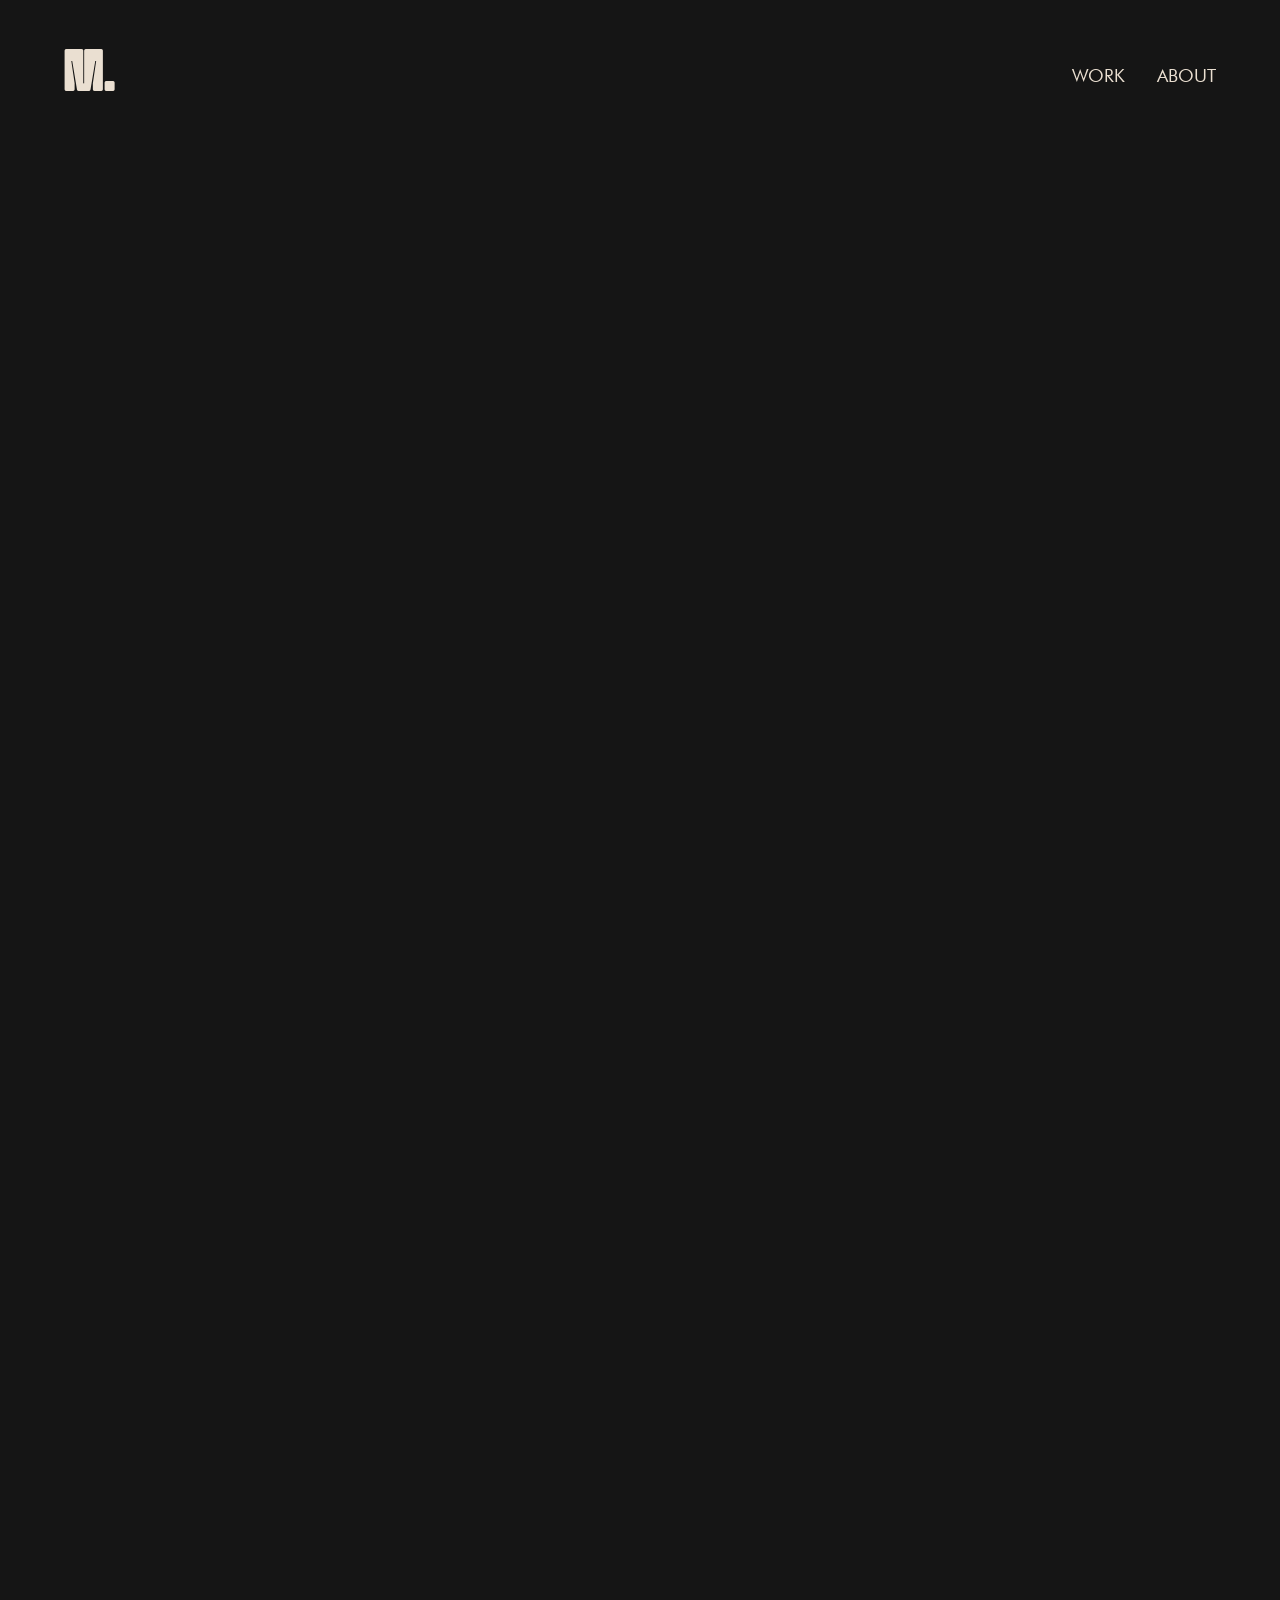
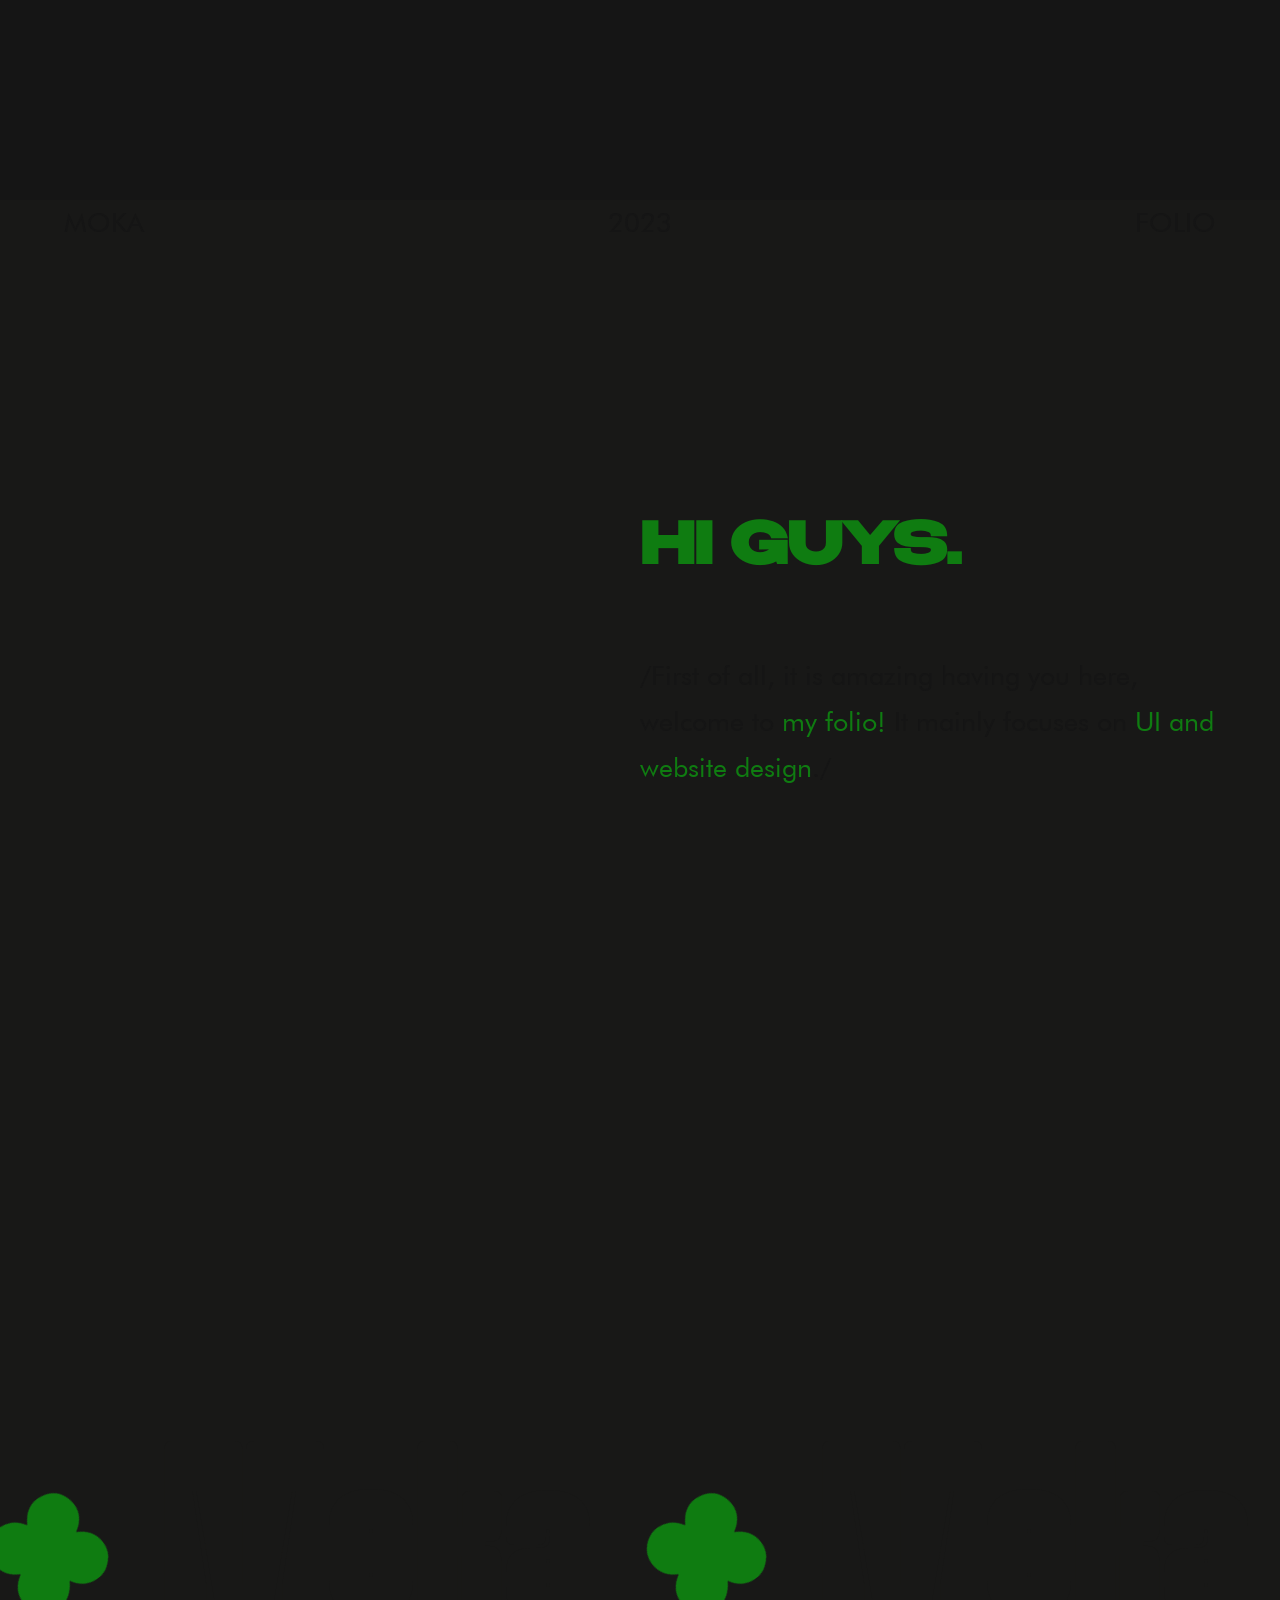
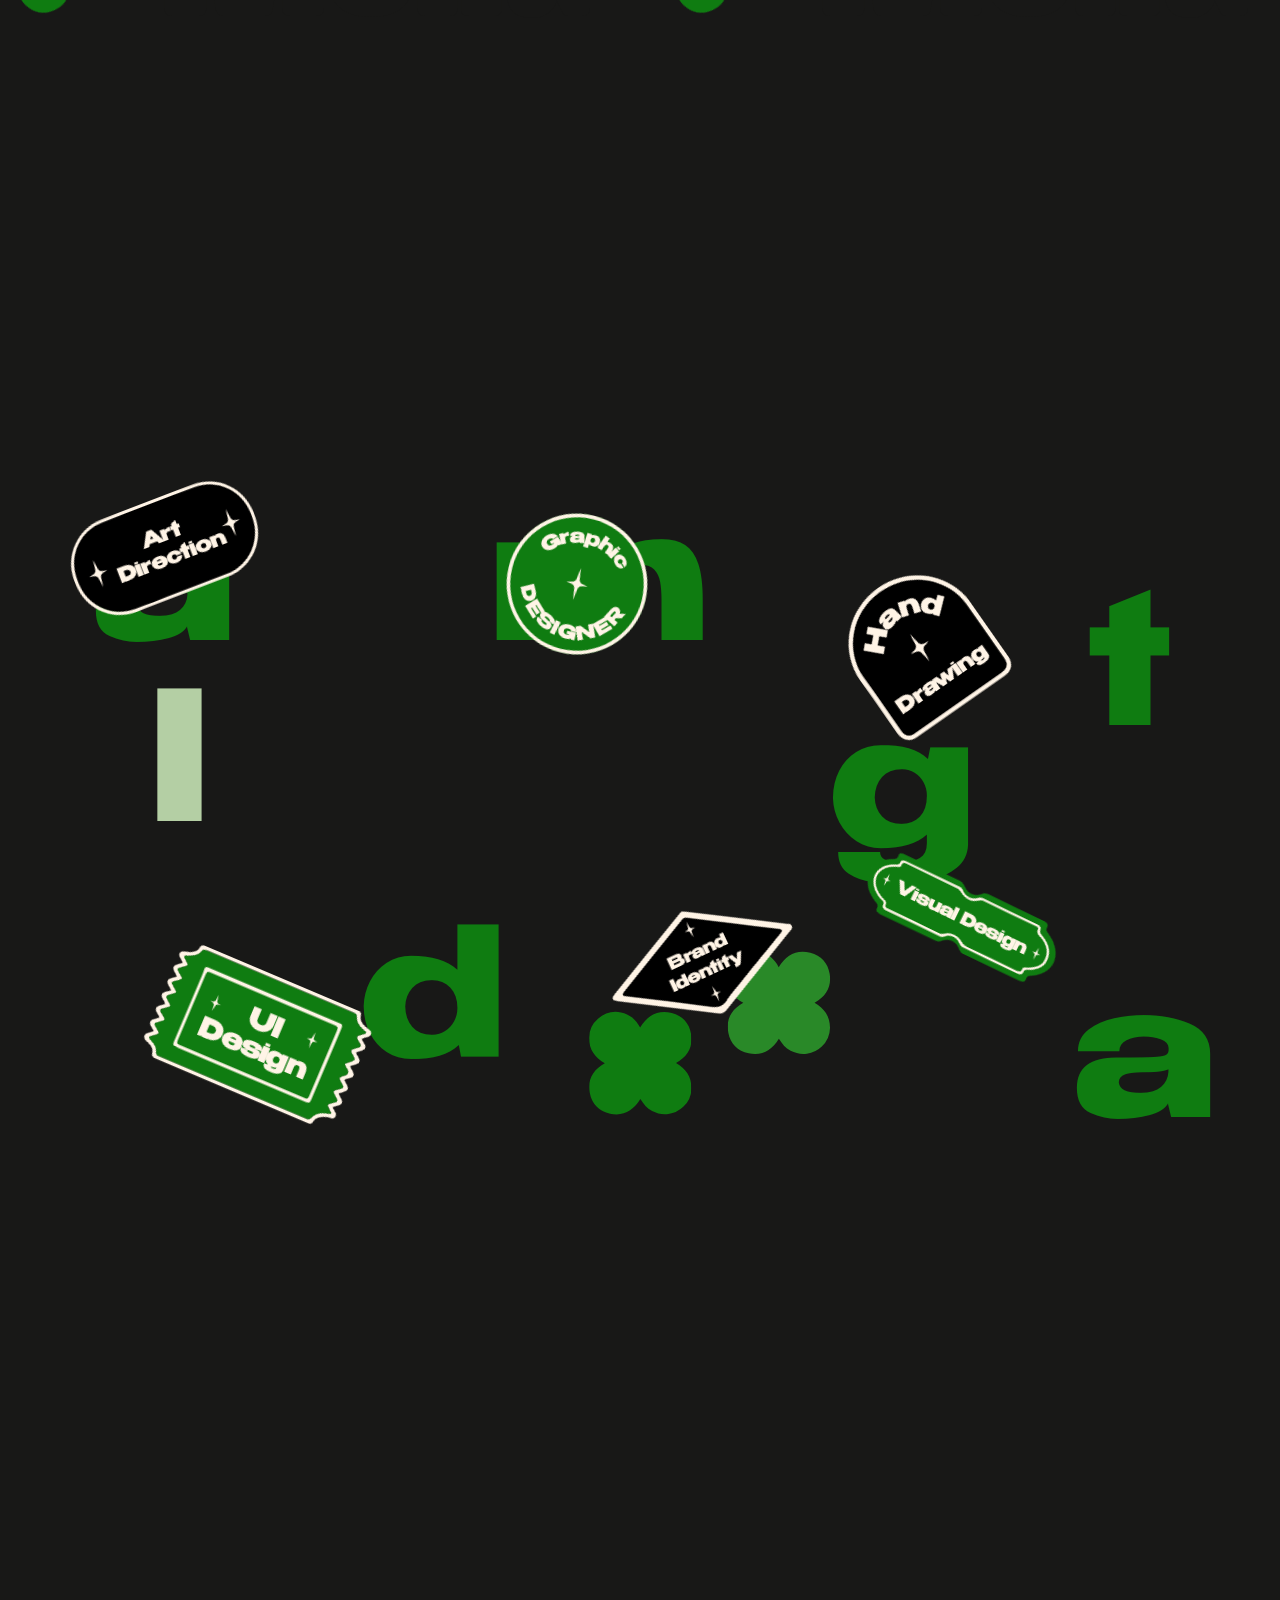
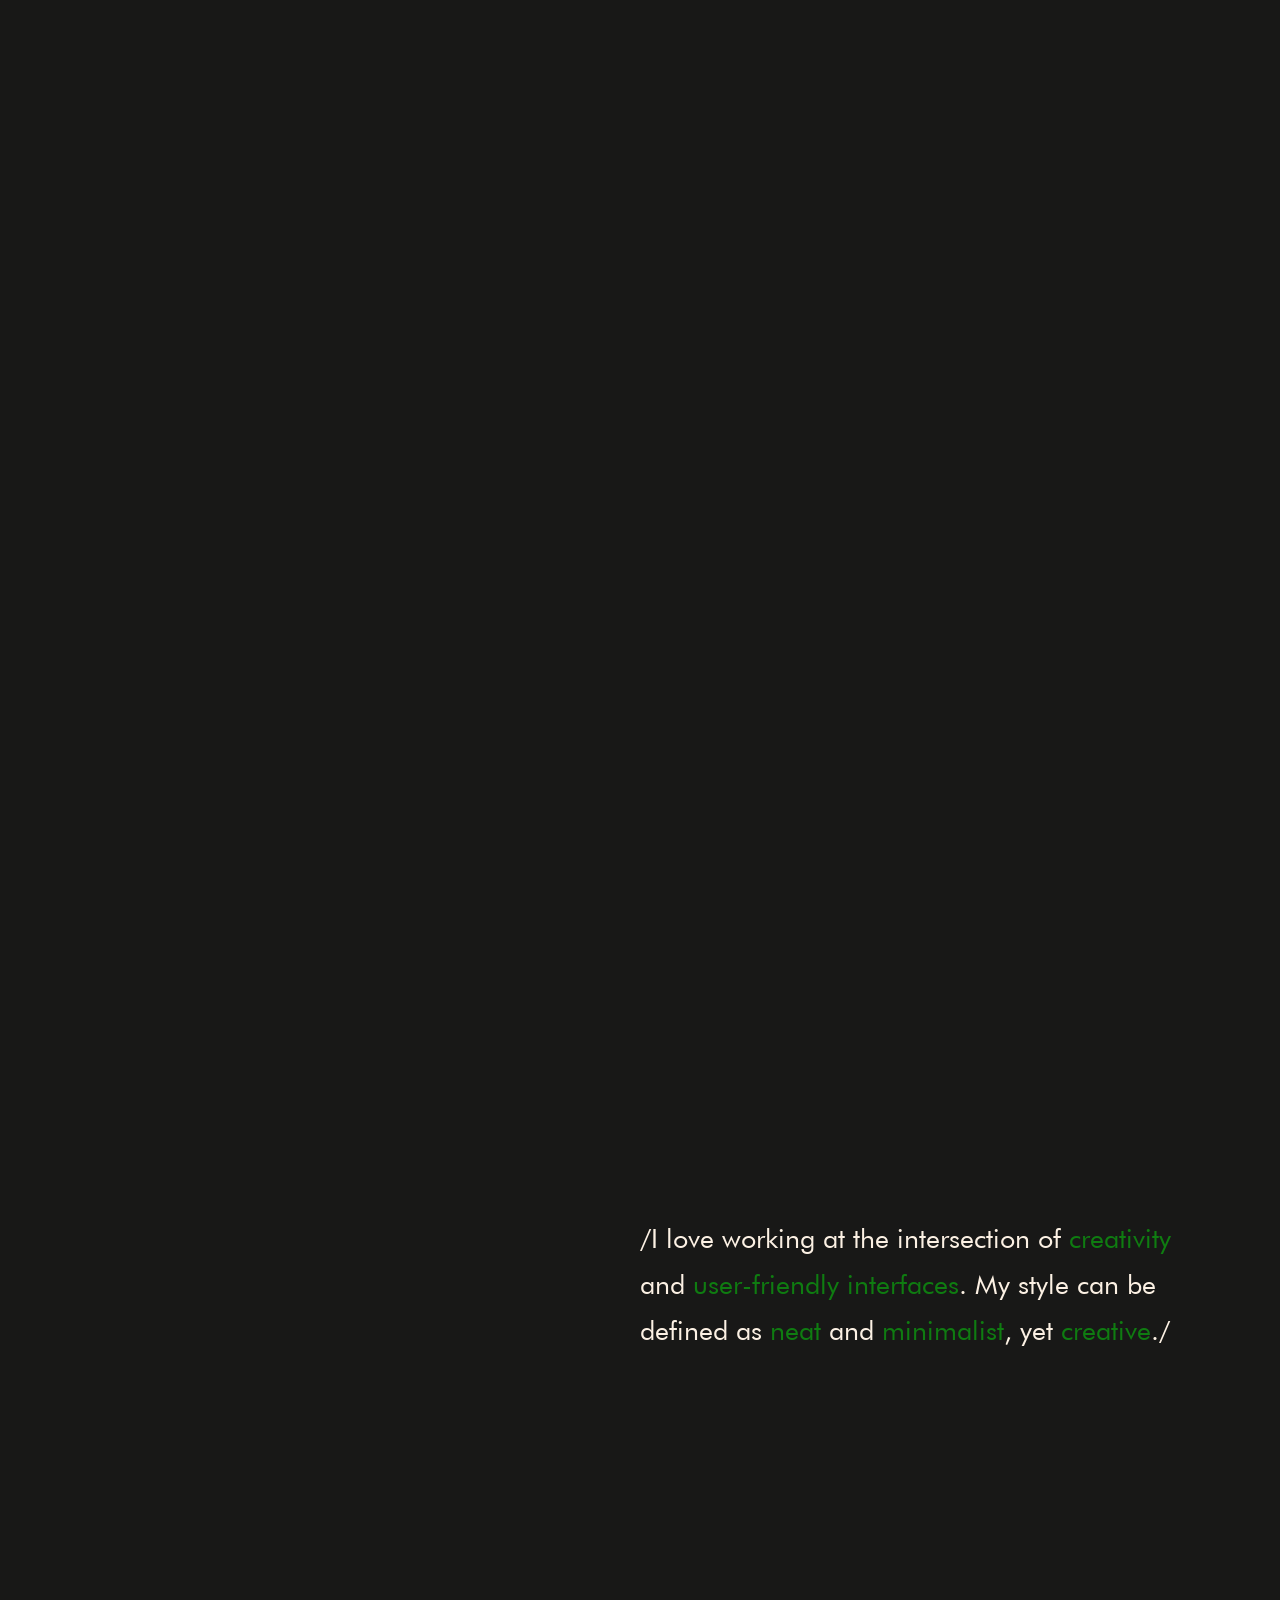
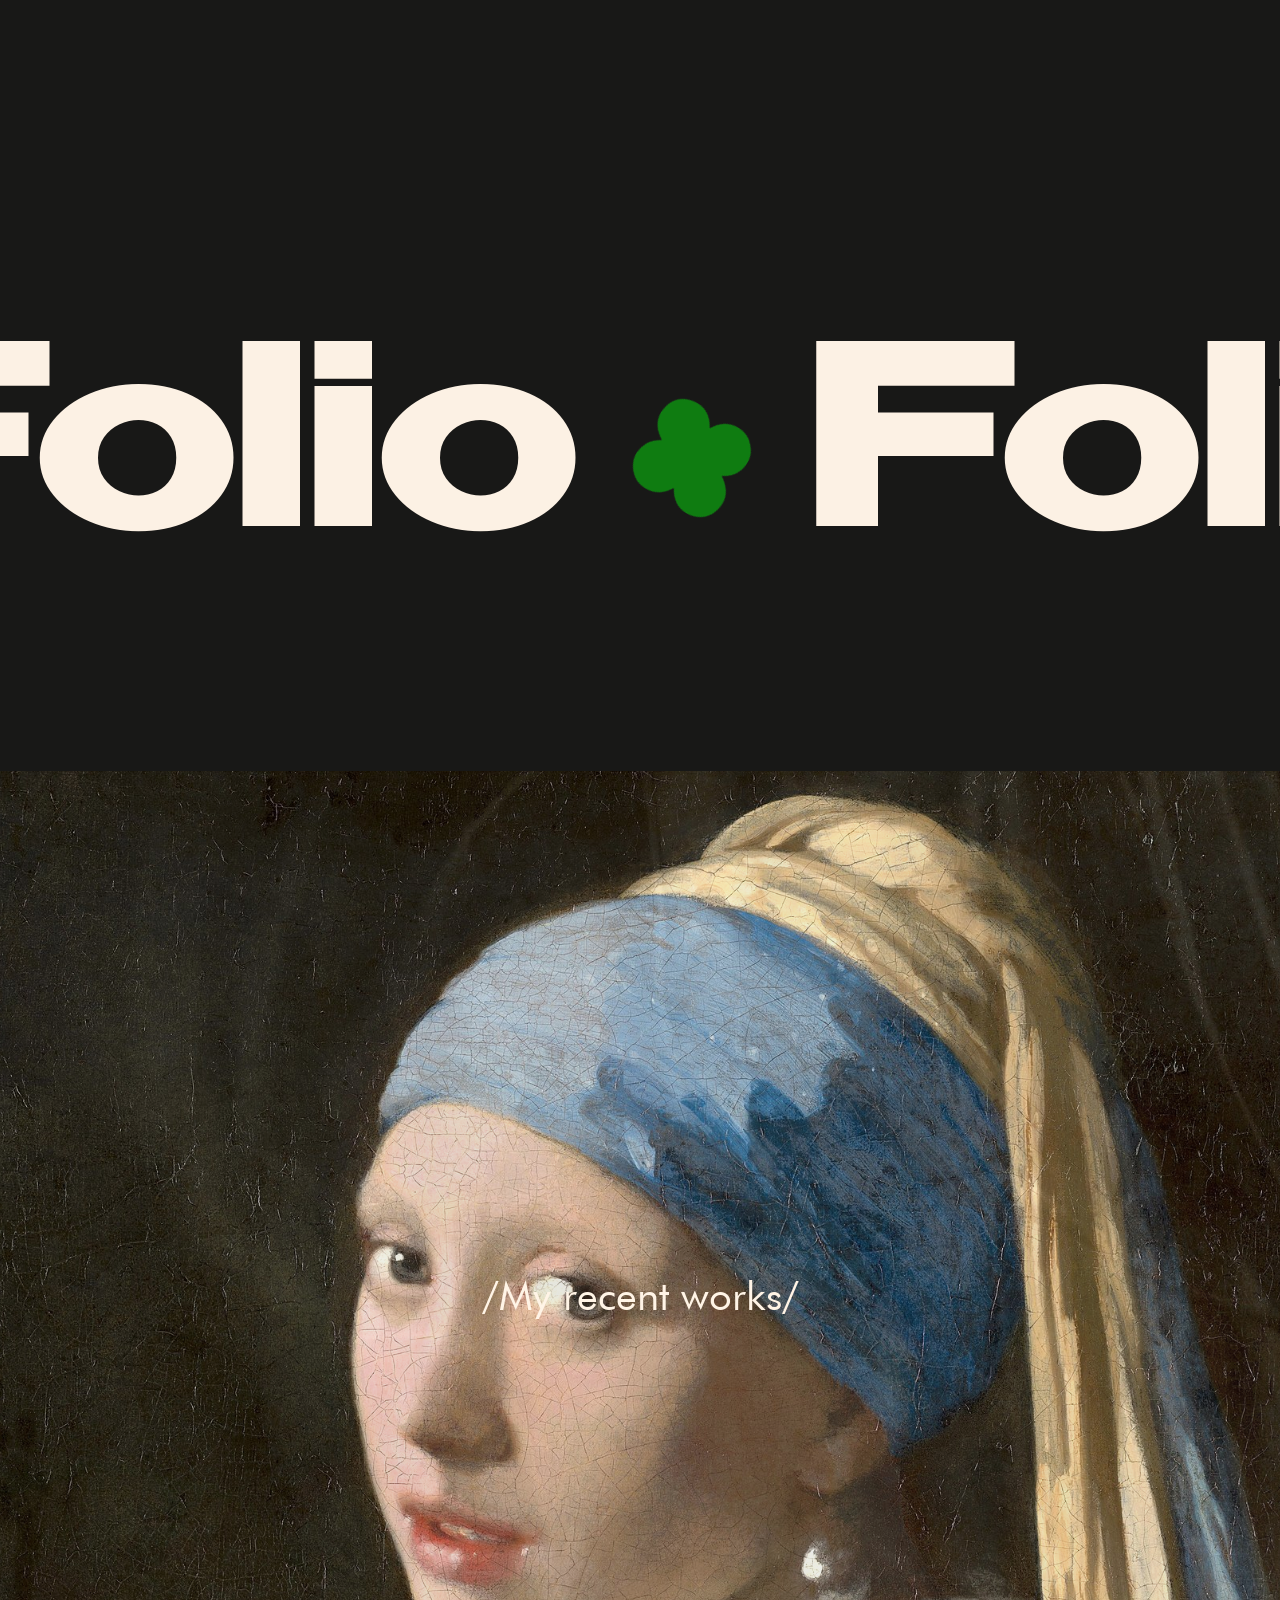
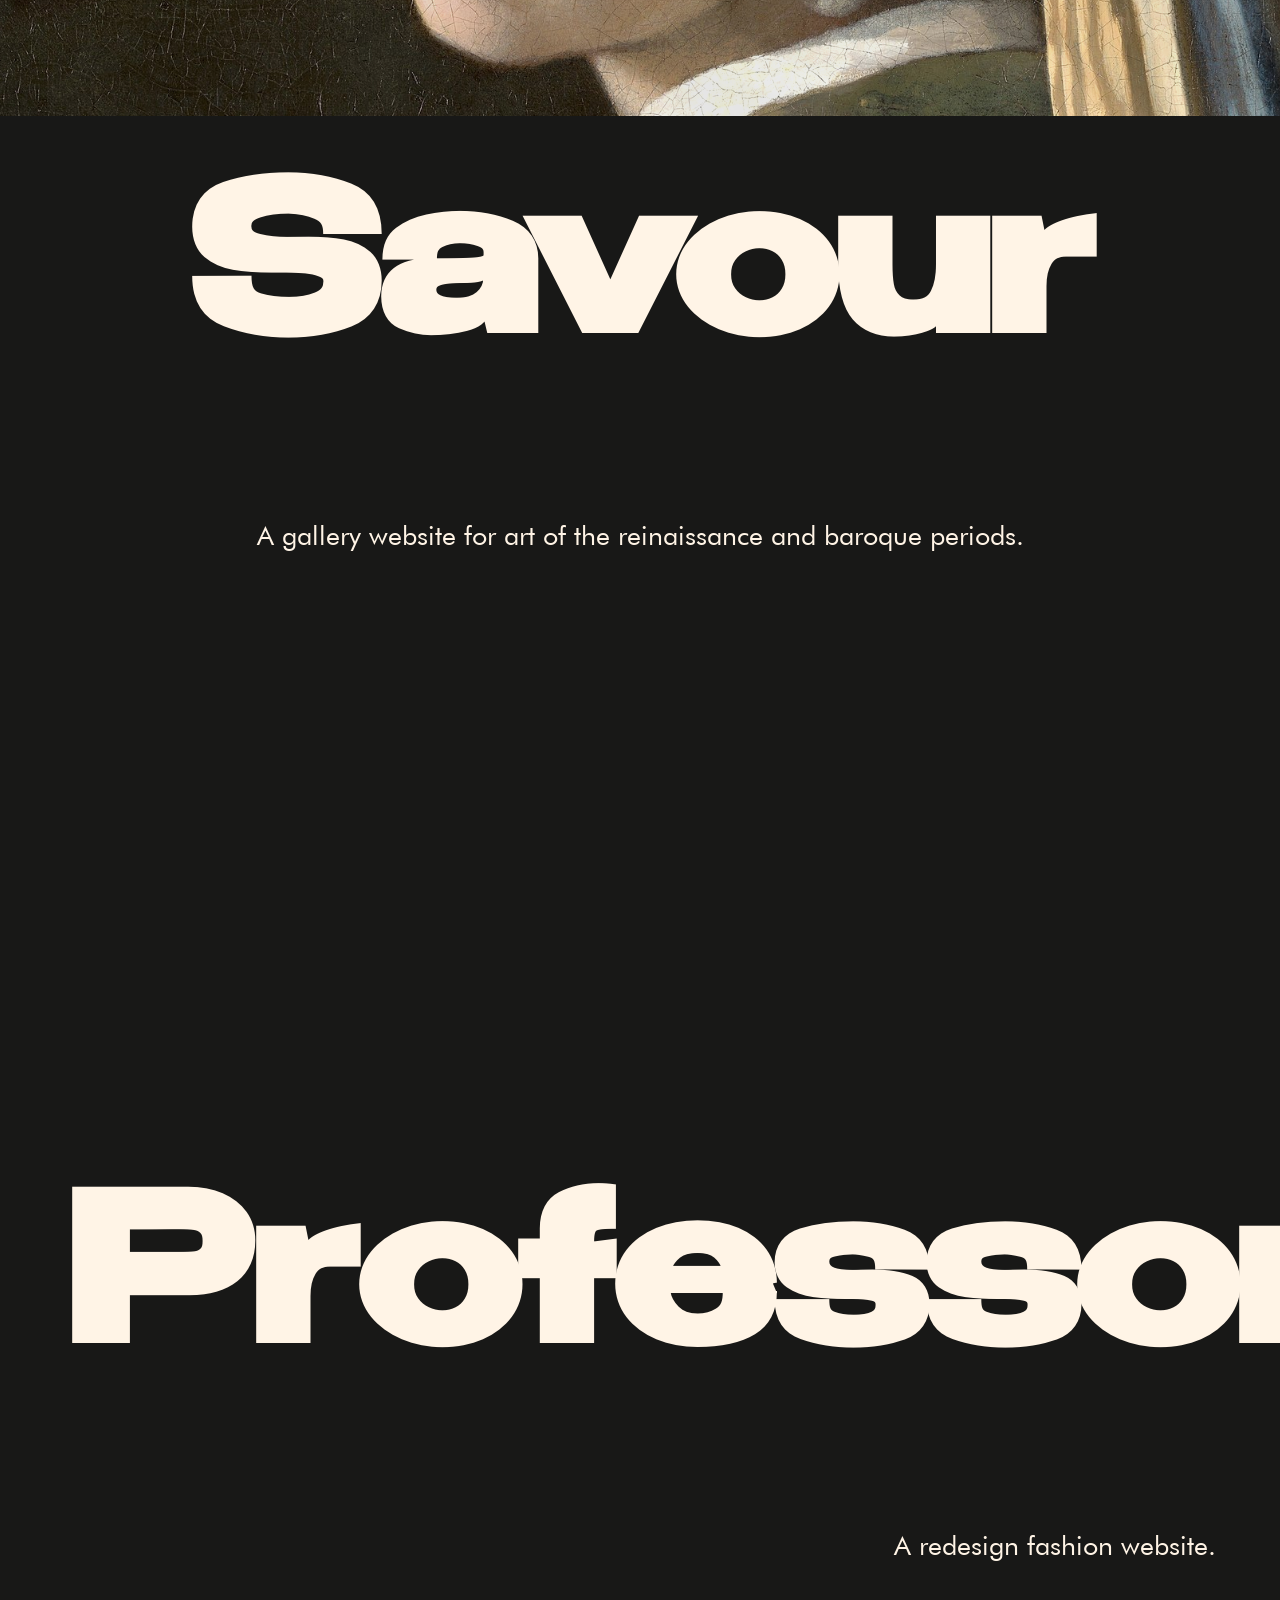
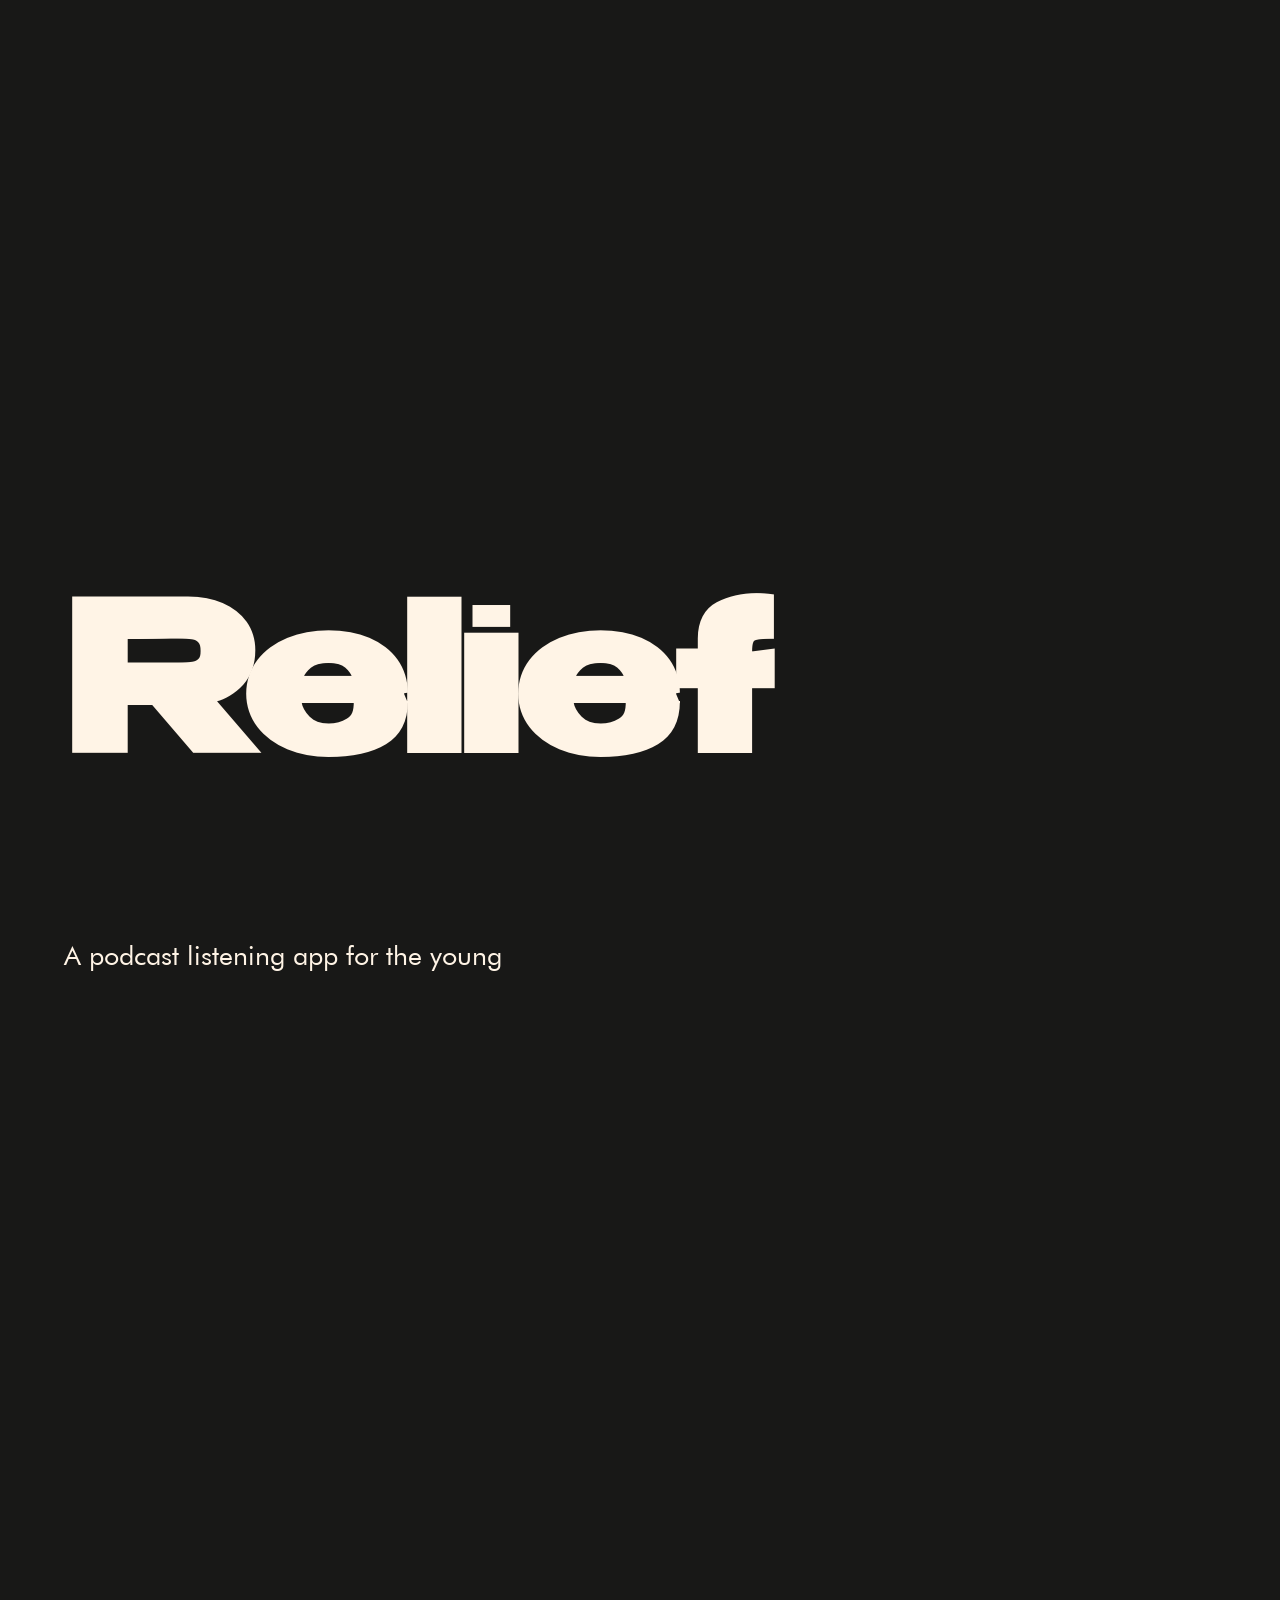
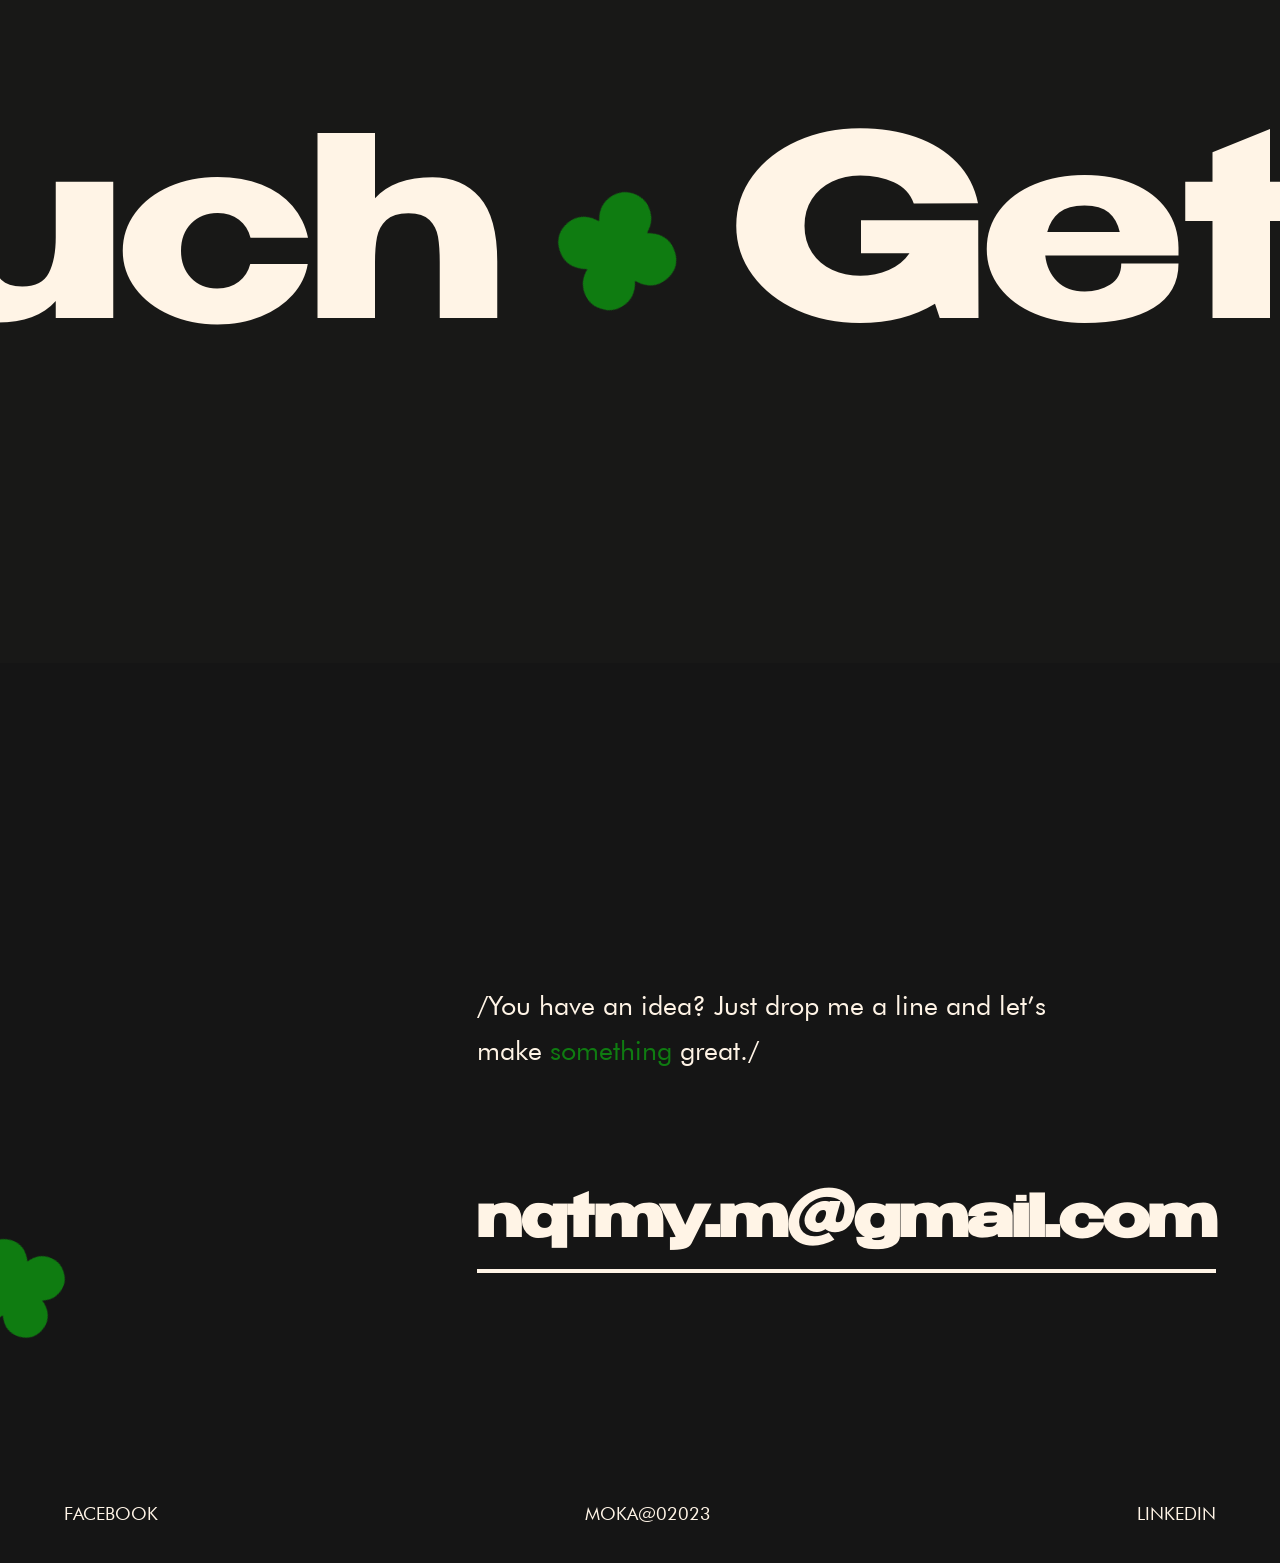
==== commit 7d7525ed: "up" ====
--- a/index.html
+++ b/index.html
@@ -70,7 +70,7 @@
 					</div>
 				</div>
 				<div class="section2">
-					<div class="head">
+					<div class="layout head">
 						<p>moka</p>
 						<!-- <p>.</p> -->
 						<p>2023</p>
@@ -395,9 +395,9 @@
 					<div class="test-sticky-imgs">
 						<div class="test-sticky-imgs-zoom">
 							<div class="test-sticky-imgs-move">
-								<img class="p3" src="./imgs/mthumb-index.jpg" alt="p3">
+								<img class="p3" src="./imgs/Relief-s7.webp" alt="p3">
 								<img class="p2" src="./imgs/lbb.jpeg" alt="p2">
-								<img class="p1" src="./imgs/reel1.jpg" alt="p1">
+								<img class="p1" src="./imgs/thumb-Savour.jpeg" alt="p1">
 							</div>
 						</div>
 					</div>
@@ -414,9 +414,8 @@
 							</p>
 						</div>
 						<div class="focused">
-							<h1><a href=""><span>Mood in</span><br>a day</a></h1>
-							<p>A daily journal mobile app. (COMING SOON)
-							</p>
+							<h1><a href="">Relief</a></h1>
+							<p>A podcast listening app for the young</p>
 						</div>
 					</div>
 				</div>
--- a/css/style-typo.css
+++ b/css/style-typo.css
@@ -1,2 +1,2 @@
-@font-face{font-family:FontLogo;src:url(../fonts/Foqha.ttf),url(../fonts/Foqha.otf);font-weight:normal;font-style:normal}@font-face{font-family:FontText;src:url(../fonts/Futura-Book.ttf);font-weight:normal;font-style:normal}@font-face{font-family:FontHead;src:url(../fonts/Benzin-Bold.otf),url(../fonts/Benzin-Bold.ttf);font-weight:normal;font-style:normal}p{font-size:27px}body{font-family:FontText;font-weight:normal;font-style:normal;line-height:1.5}
+@font-face{font-family:FontLogo;src:url(../fonts/Foqha.ttf),url(../fonts/Foqha.otf);font-weight:normal;font-style:normal}@font-face{font-family:FontText;src:url(../fonts/Futura-Book.ttf);font-weight:normal;font-style:normal}@font-face{font-family:FontHead;src:url(../fonts/Benzin-Bold.otf),url(../fonts/Benzin-Bold.ttf);font-weight:normal;font-style:normal}p{font-size:27px}body{font-family:FontText;font-weight:normal;font-style:normal;line-height:1.7}
 /*# sourceMappingURL=style-typo.css.map */
--- a/css/style-format.css
+++ b/css/style-format.css
@@ -1,273 +1,2 @@
-:root {
-  --t: #FFF4E6;
-  --gr: #0F7C11;
-  --b: #151515;
-}
-
-* {
-  box-sizing: border-box;
-  text-decoration: none;
-  -moz-transform: perspective(1000px);
-  -moz-transform-style: preserve-3d;
-  -ms-overflow-style: none;
-  scrollbar-width: none;
-  cursor: none !important;
-}
-
-*::-webkit-scrollbar {
-  display: none;
-}
-
-* img, * svg * video {
-  vertical-align: middle !important;
-}
-
-html, body {
-  height: 100%;
-  color: var(--t);
-  margin: 0 !important;
-  padding: 0 !important;
-  width: 100%;
-  min-height: 100%;
-  height: auto;
-  overscroll-behavior: none;
-  background-color: var(--b);
-}
-
-canvas {
-  display: inline-block;
-  margin: 0;
-  padding: 0;
-  border: 0;
-  vertical-align: baseline;
-}
-
-.p5Canvas {
-  display: none;
-}
-
-main:not(.page-container) {
-  display: none;
-}
-
-[class^=layout] {
-  padding-left: 5vw;
-  padding-right: 5vw;
-}
-
-#cursor {
-  --w: 50px;
-  position: fixed;
-  top: 10000px;
-  left: 10000px;
-  width: var(--w);
-  height: var(--w);
-  border-radius: 50%;
-  z-index: 99999999;
-  pointer-events: none;
-  cursor: none;
-  mix-blend-mode: difference;
-}
-#cursor .cursor {
-  position: fixed;
-  translate: -50% -50%;
-  width: calc(-10px + var(--w));
-  height: calc(-10px + var(--w));
-  background-color: var(--t);
-  border-radius: 50%;
-  transition: all 0.4s cubic-bezier(0.61, 1.57, 0.39, 1);
-}
-
-ul#curtain {
-  position: fixed;
-  display: flex;
-  top: 0;
-  left: 0;
-  z-index: 9999;
-  width: 100%;
-  height: 100vh;
-  margin: 0;
-  padding: 0;
-  pointer-events: none;
-  list-style-type: none;
-}
-ul#curtain li {
-  transform: scaleY(2);
-  transform-origin: bottom center;
-  background: var(--gr);
-  width: 20%;
-  height: 100%;
-}
-
-.nav-container {
-  position: fixed;
-  width: 100%;
-  top: 0;
-  left: 0;
-  display: flex;
-  padding-top: 25px;
-  z-index: 1000;
-  mix-blend-mode: difference;
-  transition: all 0.5s ease-in;
-}
-.nav-container .nav-logo {
-  position: relative;
-}
-.nav-container .nav-logo a {
-  display: flex;
-}
-.nav-container .nav-logo a p {
-  font-family: FontLogo;
-  text-transform: none;
-  font-size: 60px;
-  margin: 0px;
-  color: var(--t);
-  transition: translate 0.5s ease-in-out;
-}
-.nav-container .nav-logo a .fragment {
-  position: absolute;
-  left: 39.5px;
-  display: flex;
-  width: 65;
-  text-transform: none !important;
-  overflow: hidden;
-}
-.nav-container .nav-logo a #point p {
-  transition-delay: 0.15s;
-}
-.nav-container .nav-logo a #oka p {
-  text-transform: none !important;
-  translate: -65px;
-  transition-delay: 0s;
-}
-.nav-container .nav-logo.hovered a #point p {
-  translate: -65px;
-  transition-delay: 0s;
-}
-.nav-container .nav-logo.hovered a #oka p {
-  translate: 0px;
-  transition-delay: 0.15s;
-}
-.nav-container .nav-link {
-  position: relative;
-  margin-left: auto;
-}
-.nav-container .nav-link .nav-bar {
-  margin: 0px;
-  padding: 0px;
-  display: flex;
-  height: 100%;
-  align-items: center;
-  gap: 2rem;
-}
-.nav-container .nav-link .nav-bar li {
-  list-style-type: none;
-}
-.nav-container .nav-link .nav-bar li p {
-  color: var(--t);
-  font-family: FontText;
-  font-size: 18px;
-  text-transform: uppercase;
-}
-
-.nav-container.scroll-up {
-  top: 0px;
-  transition: all 0.5s cubic-bezier(0.13, 0.01, 0.11, 0.68);
-}
-
-.nav-container.scroll-down {
-  top: -115px;
-  transition: all 0.5s ease-in-out;
-}
-
-.foot-container {
-  position: relative;
-  display: flex;
-  flex-direction: column;
-  width: 100%;
-  height: 100vh;
-  background-color: var(--t);
-  color: var(--b);
-}
-.foot-container .text {
-  /*		background-color: green;*/
-  margin: auto 0;
-}
-.foot-container .sendemail {
-  /*		background-color: blue;*/
-  margin-bottom: auto;
-}
-.foot-container .sendemail a {
-  font-family: FontHead;
-  font-size: 90px;
-  font-weight: bold;
-  color: var(--gr);
-}
-.foot-container .footlink {
-  /*		background-color: orange;*/
-  margin-top: 12%;
-  padding-bottom: 40px;
-}
-.foot-container .footlink ul {
-  display: flex;
-  list-style-type: none;
-  font-size: 20px;
-  padding: 0px;
-  margin: 0px;
-}
-.foot-container .footlink ul li {
-  margin: 0 40px;
-}
-.foot-container .footlink ul li a {
-  color: var(--b);
-}
-.foot-container .footlink ul li.design_develop span {
-  background-color: var(--t);
-  border-radius: 5px;
-  padding: 6px 6px 3px 6px;
-  font-family: FontLogo;
-  letter-spacing: 1px;
-  color: var(--gr);
-  margin: 0 2px;
-  text-transform: uppercase;
-  transition: all 0.2s ease-in-out;
-}
-.foot-container .footlink ul li.design_develop span:hover {
-  background-color: var(--gr);
-  background-origin: bottom;
-  color: var(--t);
-}
-.foot-container .footlink ul li:first-child {
-  margin-left: 0px;
-}
-.foot-container .footlink ul li:last-child {
-  margin-right: 0px;
-}
-.foot-container .footlink ul .design_develop {
-  margin-left: auto;
-}
-.foot-container .text, .foot-container .sendemail {
-  position: relative;
-  display: block;
-  padding-left: 40%;
-}
-
-#vertical-screen {
-  position: relative;
-  display: flex;
-  width: 100%;
-  height: 100vh;
-  justify-content: center;
-  align-content: center;
-  align-items: center;
-  text-align: center;
-  padding: 0px 20px;
-  font-size: 12px;
-}
-#vertical-screen .index-text {
-  position: relative;
-  line-height: 1;
-}
-#vertical-screen .index-text p {
-  font-size: 12px;
-}
+:root{--t:#FFF4E6;--gr:#0F7C11;--b:#151515}*{-webkit-box-sizing:border-box;box-sizing:border-box;text-decoration:none;-moz-transform:perspective(1000px);-moz-transform-style:preserve-3d;-ms-overflow-style:none;scrollbar-width:none;cursor:none!important}::-webkit-scrollbar{display:none}* img,* svg * video{vertical-align:middle!important}body,html{height:100%;color:var(--t);margin:0!important;padding:0!important;width:100%;min-height:100%;height:auto;-ms-scroll-chaining:none;overscroll-behavior:none;background-color:var(--b)}canvas{display:inline-block;margin:0;padding:0;border:0;vertical-align:baseline}.p5Canvas{display:none}main:not(.page-container){display:none}[class^=layout]{padding-left:5vw;padding-right:5vw}#cursor{--w:50px;position:fixed;top:10000px;left:10000px;width:var(--w);height:var(--w);border-radius:50%;z-index:99999999;pointer-events:none;cursor:none;mix-blend-mode:difference}#cursor .cursor{position:fixed;translate:-50% -50%;width:calc(-10px + var(--w));height:calc(-10px + var(--w));background-color:var(--t);border-radius:50%;-webkit-transition:all 0.4s cubic-bezier(0.61,1.57,0.39,1);transition:all 0.4s cubic-bezier(0.61,1.57,0.39,1)}ul#curtain{position:fixed;display:-webkit-box;display:-ms-flexbox;display:flex;top:0;left:0;z-index:9999;width:100%;height:100vh;margin:0;padding:0;pointer-events:none;list-style-type:none}ul#curtain li{-webkit-transform:scaleY(2);transform:scaleY(2);-webkit-transform-origin:bottom center;transform-origin:bottom center;background:var(--gr);width:20%;height:100%}.nav-container{position:fixed;width:100%;top:0;left:0;display:-webkit-box;display:-ms-flexbox;display:flex;padding-top:25px;z-index:1000;mix-blend-mode:difference;-webkit-transition:all 0.5s ease-in;transition:all 0.5s ease-in}.nav-container .nav-logo{position:relative}.nav-container .nav-logo a{display:-webkit-box;display:-ms-flexbox;display:flex}.nav-container .nav-logo a p{font-family:FontLogo;text-transform:none;font-size:60px;margin:0px;color:var(--t);-webkit-transition:translate 0.5s ease-in-out;transition:translate 0.5s ease-in-out}.nav-container .nav-logo a .fragment{position:absolute;left:39.5px;display:-webkit-box;display:-ms-flexbox;display:flex;width:65;text-transform:none!important;overflow:hidden}.nav-container .nav-logo a #point p{-webkit-transition-delay:0.15s;transition-delay:0.15s}.nav-container .nav-logo a #oka p{text-transform:none!important;translate:-65px;-webkit-transition-delay:0s;transition-delay:0s}.nav-container .nav-logo.hovered a #point p{translate:-65px;-webkit-transition-delay:0s;transition-delay:0s}.nav-container .nav-logo.hovered a #oka p{translate:0px;-webkit-transition-delay:0.15s;transition-delay:0.15s}.nav-container .nav-link{position:relative;margin-left:auto}.nav-container .nav-link .nav-bar{margin:0px;padding:0px;display:-webkit-box;display:-ms-flexbox;display:flex;height:100%;-webkit-box-align:center;-ms-flex-align:center;align-items:center;gap:2rem}.nav-container .nav-link .nav-bar li{list-style-type:none}.nav-container .nav-link .nav-bar li p{color:var(--t);font-family:FontText;font-size:18px;text-transform:uppercase}.nav-container.scroll-up{top:0px;-webkit-transition:all 0.5s cubic-bezier(0.13,0.01,0.11,0.68);transition:all 0.5s cubic-bezier(0.13,0.01,0.11,0.68)}.nav-container.scroll-down{top:-115px;-webkit-transition:all 0.5s ease-in-out;transition:all 0.5s ease-in-out}.foot-container{position:relative;display:-webkit-box;display:-ms-flexbox;display:flex;-webkit-box-orient:vertical;-webkit-box-direction:normal;-ms-flex-direction:column;flex-direction:column;width:100%;height:100vh;background-color:var(--t);color:var(--b)}.foot-container .text{margin:auto 0}.foot-container .sendemail{margin-bottom:auto}.foot-container .sendemail a{font-family:FontHead;font-size:90px;font-weight:bold;color:var(--gr)}.foot-container .footlink{margin-top:12%;padding-bottom:40px}.foot-container .footlink ul{display:-webkit-box;display:-ms-flexbox;display:flex;list-style-type:none;font-size:20px;padding:0px;margin:0px}.foot-container .footlink ul li{margin:0 40px}.foot-container .footlink ul li a{color:var(--b)}.foot-container .footlink ul li.design_develop span{background-color:var(--t);border-radius:5px;padding:6px 6px 3px 6px;font-family:FontLogo;letter-spacing:1px;color:var(--gr);margin:0 2px;text-transform:uppercase;-webkit-transition:all 0.2s ease-in-out;transition:all 0.2s ease-in-out}.foot-container .footlink ul li.design_develop span:hover{background-color:var(--gr);background-origin:bottom;color:var(--t)}.foot-container .footlink ul li:first-child{margin-left:0px}.foot-container .footlink ul li:last-child{margin-right:0px}.foot-container .footlink ul .design_develop{margin-left:auto}.foot-container .sendemail,.foot-container .text{position:relative;display:block;padding-left:40%}#vertical-screen{position:relative;display:-webkit-box;display:-ms-flexbox;display:flex;width:100%;height:100vh;-webkit-box-pack:center;-ms-flex-pack:center;justify-content:center;-ms-flex-line-pack:center;align-content:center;-webkit-box-align:center;-ms-flex-align:center;align-items:center;text-align:center;padding:0px 20px;font-size:12px}#vertical-screen .index-text{position:relative;line-height:1}#vertical-screen .index-text p{font-size:12px}
+/*# sourceMappingURL=style-format.css.map */
--- a/css/style-index.css
+++ b/css/style-index.css
@@ -1,2 +1,2 @@
-body{background:var(--t)}.section1{width:100vw;height:200vh;background-color:var(--b)}.section1 .intro{position:sticky;top:0;width:100%;height:100vh;overflow:hidden}.section1 .intro img,.section1 .intro video{position:absolute;width:100%;scale:0.5;top:50%;left:50%;translate:-50% -50%}.section2{position:relative;display:block;width:100%;background:transparent;color:var(--b);padding-bottom:200px;overflow:hidden}.section2 .head{position:relative;display:-webkit-box;display:-ms-flexbox;display:flex;width:100%;-webkit-box-orient:horizontal;-webkit-box-direction:normal;-ms-flex-direction:row;flex-direction:row;-webkit-box-pack:justify;-ms-flex-pack:justify;justify-content:space-between;padding:10px 10vw;translate:-75px 0px}.section2 .marquee-container{position:relative;display:-webkit-box;display:-ms-flexbox;display:flex;-webkit-box-orient:horizontal;-webkit-box-direction:normal;-ms-flex-direction:row;flex-direction:row;width:100vw;overflow:hidden}.section2 .marquee-container .marquee-content{position:relative;display:-webkit-box;display:-ms-flexbox;display:flex;-webkit-box-orient:horizontal;-webkit-box-direction:normal;-ms-flex-direction:row;flex-direction:row;-webkit-box-align:center;-ms-flex-align:center;align-items:center}.section2 .marquee-container .marquee-content nav{display:-webkit-box;display:-ms-flexbox;display:flex;width:100px}.section2 .marquee-container .marquee-content nav img{width:100%}.section2 .marquee-container .marquee-content p{font-family:FontLogo;text-transform:none;font-size:250px}.section2 .content{position:relative;display:-webkit-box;display:-ms-flexbox;display:flex;height:100%;-webkit-box-orient:horizontal;-webkit-box-direction:normal;-ms-flex-direction:row;flex-direction:row;margin-top:200px;margin-bottom:500px}.section2 .content p{margin-bottom:50px;max-width:600px}.section2 .content p span{color:var(--gr)}.section2 .content .left{-webkit-box-pack:center;-ms-flex-pack:center;justify-content:center}.section2 .content .left img{max-width:800px;width:100%}.section2 .content div{display:-webkit-box;display:-ms-flexbox;display:flex;-webkit-box-align:center;-ms-flex-align:center;align-items:center;width:100%}.section2 .content .right{-webkit-box-orient:vertical;-webkit-box-direction:normal;-ms-flex-direction:column;flex-direction:column;-webkit-box-pack:center;-ms-flex-pack:center;justify-content:center;-webkit-box-align:start;-ms-flex-align:start;align-items:flex-start}.section2 .content .right h3{font-family:FontHead;font-size:3.5rem;text-transform:uppercase;color:var(--gr)}.section2 p{margin:0}.section3{width:100%;height:250vh}.section3 .text-container{position:sticky;top:0;display:-webkit-box;display:-ms-flexbox;display:flex;width:100%;height:100vh;-webkit-box-align:center;-ms-flex-align:center;align-items:center}.section3 .text-container .align{position:relative;width:100%}.section3 .text-container .i-am{display:-webkit-inline-box;display:-ms-inline-flexbox;display:inline-flex}.section3 .text-container .flowers-good-at{display:-webkit-box;display:-ms-flexbox;display:flex;margin-top:-100px}.section3 .text-container .flowers-good-at .flowers{display:-webkit-box;display:-ms-flexbox;display:flex;gap:1rem;padding:0px 0.8rem;padding-top:3rem}.section3 .text-container .flowers-good-at .flowers svg{width:8vw;margin:auto;fill:var(--gr)}.section3 .text-container .flowers-good-at .flowers .flower2{fill:var(--gr)!important}.section3 .text-container .flowers-good-at .good-at{position:relative;display:-webkit-inline-box;display:-ms-inline-flexbox;display:inline-flex;margin-left:auto}.section3 .text-container .sticker{position:absolute;translate:-50% -50%;width:200px}.section3 .text-container .sticker img{width:100%}.section3 .text-container .sticker svg>*{-webkit-transform-origin:center center;transform-origin:center center;font-family:FontHead!important}.section3 .text-container .sticker1{width:15vw;top:-1vh;left:8vw;rotate:-21deg}.section3 .text-container .sticker3{width:11vw;top:3vh;left:40vw;rotate:14deg}.section3 .text-container .sticker6{width:10vw;top:10vh;left:67vw;rotate:-35deg}.section3 .text-container .sticker5{width:15vw;bottom:-10vh;left:15vw;rotate:23deg}.section3 .text-container .sticker4{width:15vw;top:45vh;left:50vw;rotate:-25deg}.section3 .text-container .sticker2{width:16vw;top:40vh;left:70vw;rotate:26deg}.section3 p{font-family:FontHead;color:var(--gr);font-size:14vw;margin:0px;text-transform:none}.section4{position:relative;display:block;width:100%;color:var(--t);padding-bottom:100px}.section4 .marquee-container{position:relative;display:-webkit-box;display:-ms-flexbox;display:flex;-webkit-box-orient:horizontal;-webkit-box-direction:normal;-ms-flex-direction:row;flex-direction:row;width:100vw;overflow:hidden}.section4 .marquee-container .marquee-content{position:relative;display:-webkit-box;display:-ms-flexbox;display:flex;-webkit-box-orient:horizontal;-webkit-box-direction:normal;-ms-flex-direction:row;flex-direction:row;-webkit-box-align:center;-ms-flex-align:center;align-items:center}.section4 .marquee-container .marquee-content nav{display:-webkit-box;display:-ms-flexbox;display:flex;width:100px}.section4 .marquee-container .marquee-content nav img{width:100%}.section4 .marquee-container .marquee-content p{font-family:FontHead;font-size:250px;text-transform:none}.section4 .content{display:-webkit-box;display:-ms-flexbox;display:flex;height:100%;-webkit-box-orient:horizontal;-webkit-box-direction:normal;-ms-flex-direction:row;flex-direction:row;margin-bottom:20vh}.section4 .content .left{-webkit-box-pack:center;-ms-flex-pack:center;justify-content:center;padding-top:calc(50vh + 200px)}.section4 .content .left img{max-width:800px;width:100%}.section4 .content div{display:-webkit-box;display:-ms-flexbox;display:flex;-webkit-box-align:center;-ms-flex-align:center;align-items:center;width:100%}.section4 .content .right{padding-top:200px;-webkit-box-orient:vertical;-webkit-box-direction:normal;-ms-flex-direction:column;flex-direction:column;-webkit-box-align:start;-ms-flex-align:start;align-items:flex-start}.section4 .content .right p{max-width:600px}.section4 .content .right p span{color:var(--gr)}.section4 p{margin:0}.section5{position:relative;width:100%;height:auto;color:var(--t);overflow:hidden!important}.section5 .content{position:relative;padding-top:50vh;z-index:10;color:var(--t)}.section5 .content h1{line-height:1}.section5 .content h1 a{color:var(--t)}.section5 .content .bla-bla{margin-bottom:50vh;text-align:center;font-size:40px;font-weight:normal}.section5 .content div{width:100%;font-size:100px;font-weight:normal;text-align:center;font-family:FontHead}.section5 .content div p{font-family:FontText;font-size:inherits}.section5 .content div:not(:last-child){margin-bottom:70vh}.section5 .content .inspired{text-align:right}.section5 .content .focused{text-align:left;margin-bottom:40vh}.section5 .content .focused h1{line-height:1}.section5 .content .focused h1 span{line-height:1}.section5 .test-sticky-imgs{position:absolute;top:0;left:0;width:100vw;height:105vh;overflow:hidden;z-index:1}.section5 .test-sticky-imgs .test-sticky-imgs-zoom{width:100vw;height:100vh;scale:1.5;overflow:hidden}.section5 .test-sticky-imgs .test-sticky-imgs-zoom .test-sticky-imgs-move{position:relative;top:-25vh;width:100%;height:150vh;overflow:hidden}.section5 .test-sticky-imgs .test-sticky-imgs-zoom .test-sticky-imgs-move img{position:absolute;width:auto;height:100%;top:50%;left:50%;translate:-50% -50%;-webkit-filter:brightness(0.5);filter:brightness(0.5)}.section6{position:relative;display:block}.section6 .marquee-container{position:relative;display:-webkit-box;display:-ms-flexbox;display:flex;-webkit-box-orient:horizontal;-webkit-box-direction:normal;-ms-flex-direction:row;flex-direction:row;bottom:-50px;width:100vw;overflow:hidden}.section6 .marquee-container .marquee-content{position:relative;display:-webkit-box;display:-ms-flexbox;display:flex;white-space:nowrap;-webkit-box-orient:horizontal;-webkit-box-direction:normal;-ms-flex-direction:row;flex-direction:row;-webkit-box-align:center;-ms-flex-align:center;align-items:center}.section6 .marquee-container .marquee-content nav{display:-webkit-box;display:-ms-flexbox;display:flex;width:100px}.section6 .marquee-container .marquee-content nav img{width:100%}.section6 .marquee-container .marquee-content p{font-family:FontHead;font-size:250px;text-transform:none}.footer{position:relative;display:block;width:100%;height:100vh;background:var(--b)}.footer .content{display:-webkit-box;display:-ms-flexbox;display:flex;height:100%;-webkit-box-orient:horizontal;-webkit-box-direction:normal;-ms-flex-direction:row;flex-direction:row}.footer .content .left{-webkit-box-pack:center;-ms-flex-pack:center;justify-content:center}.footer .content .left img{max-width:800px;width:100%}.footer .content div{display:-webkit-box;display:-ms-flexbox;display:flex;-webkit-box-align:center;-ms-flex-align:center;align-items:center;width:100%}.footer .content .right{-webkit-box-orient:vertical;-webkit-box-direction:normal;-ms-flex-direction:column;flex-direction:column;-webkit-box-pack:center;-ms-flex-pack:center;justify-content:center;-webkit-box-align:start;-ms-flex-align:start;align-items:flex-start}.footer .content .right p{margin-bottom:100px;max-width:600px}.footer .content .right p span{color:var(--gr)}.footer .content .right h1{position:relative;font-family:FontHead;font-size:57px;color:var(--t);margin:0}.footer .content .right h1:before{content:"";position:absolute;left:0;right:auto;bottom:-2px;width:100%;height:4px;background:var(--t);-webkit-transition:1s ease-in-out;transition:1s ease-in-out;-webkit-transform-origin:center left;transform-origin:center left}.footer .content .right h1:hover:before{width:0%;left:auto;right:0;-webkit-transform-origin:center right;transform-origin:center right}.footer .bottom{position:absolute;display:-webkit-box;display:-ms-flexbox;display:flex;-webkit-box-orient:horizontal;-webkit-box-direction:normal;-ms-flex-direction:row;flex-direction:row;-webkit-box-pack:justify;-ms-flex-pack:justify;justify-content:space-between;bottom:0;left:0;width:100%;list-style-type:none}.footer .bottom p{color:var(--t);font-size:18px;text-transform:uppercase}.footer .svg-path{position:absolute;width:100%;height:100vh;overflow-x:hidden;overflow-y:visible;bottom:0;left:0;pointer-events:none}.footer .svg-path svg{width:100%;position:absolute;bottom:0;left:50%;translate:-50% 0;opacity:0}.footer .svg-path .flower{position:absolute}
+body{background:var(--t)}.section1{width:100vw;height:200vh;background-color:var(--b)}.section1 .intro{position:sticky;top:0;width:100%;height:100vh;overflow:hidden}.section1 .intro img,.section1 .intro video{position:absolute;width:100%;scale:0.5;top:50%;left:50%;translate:-50% -50%}.section2{position:relative;display:block;width:100%;background:transparent;color:var(--b);padding-bottom:200px;overflow:hidden}.section2 .head{position:relative;display:-webkit-box;display:-ms-flexbox;display:flex;width:100%;-webkit-box-orient:horizontal;-webkit-box-direction:normal;-ms-flex-direction:row;flex-direction:row;-webkit-box-pack:justify;-ms-flex-pack:justify;justify-content:space-between}.section2 .head p{text-transform:uppercase}.section2 .marquee-container{position:relative;display:-webkit-box;display:-ms-flexbox;display:flex;-webkit-box-orient:horizontal;-webkit-box-direction:normal;-ms-flex-direction:row;flex-direction:row;width:100vw;overflow:hidden}.section2 .marquee-container .marquee-content{position:relative;display:-webkit-box;display:-ms-flexbox;display:flex;-webkit-box-orient:horizontal;-webkit-box-direction:normal;-ms-flex-direction:row;flex-direction:row;-webkit-box-align:center;-ms-flex-align:center;align-items:center}.section2 .marquee-container .marquee-content nav{display:-webkit-box;display:-ms-flexbox;display:flex;width:100px}.section2 .marquee-container .marquee-content nav img{width:100%}.section2 .marquee-container .marquee-content p{font-family:FontLogo;text-transform:none;font-size:250px}.section2 .content{position:relative;display:-webkit-box;display:-ms-flexbox;display:flex;height:100%;-webkit-box-orient:horizontal;-webkit-box-direction:normal;-ms-flex-direction:row;flex-direction:row;margin-top:200px;margin-bottom:500px}.section2 .content p{margin-bottom:50px;max-width:600px}.section2 .content p span{color:var(--gr)}.section2 .content .left{-webkit-box-pack:center;-ms-flex-pack:center;justify-content:center}.section2 .content .left img{max-width:800px;width:100%}.section2 .content div{display:-webkit-box;display:-ms-flexbox;display:flex;-webkit-box-align:center;-ms-flex-align:center;align-items:center;width:100%}.section2 .content .right{-webkit-box-orient:vertical;-webkit-box-direction:normal;-ms-flex-direction:column;flex-direction:column;-webkit-box-pack:center;-ms-flex-pack:center;justify-content:center;-webkit-box-align:start;-ms-flex-align:start;align-items:flex-start}.section2 .content .right h3{font-family:FontHead;font-size:3.5rem;text-transform:uppercase;color:var(--gr)}.section2 p{margin:0}.section3{width:100%;height:250vh}.section3 .text-container{position:sticky;top:0;display:-webkit-box;display:-ms-flexbox;display:flex;width:100%;height:100vh;-webkit-box-align:center;-ms-flex-align:center;align-items:center}.section3 .text-container .align{position:relative;width:100%}.section3 .text-container .i-am{display:-webkit-inline-box;display:-ms-inline-flexbox;display:inline-flex}.section3 .text-container .flowers-good-at{display:-webkit-box;display:-ms-flexbox;display:flex;margin-top:-100px}.section3 .text-container .flowers-good-at .flowers{display:-webkit-box;display:-ms-flexbox;display:flex;gap:1rem;padding:0px 0.8rem;padding-top:3rem}.section3 .text-container .flowers-good-at .flowers svg{width:8vw;margin:auto;fill:var(--gr)}.section3 .text-container .flowers-good-at .flowers .flower2{fill:var(--gr)!important}.section3 .text-container .flowers-good-at .good-at{position:relative;display:-webkit-inline-box;display:-ms-inline-flexbox;display:inline-flex;margin-left:auto}.section3 .text-container .sticker{position:absolute;translate:-50% -50%;width:200px}.section3 .text-container .sticker img{width:100%}.section3 .text-container .sticker svg>*{-webkit-transform-origin:center center;transform-origin:center center;font-family:FontHead!important}.section3 .text-container .sticker1{width:15vw;top:-1vh;left:8vw;rotate:-21deg}.section3 .text-container .sticker3{width:11vw;top:3vh;left:40vw;rotate:14deg}.section3 .text-container .sticker6{width:10vw;top:10vh;left:67vw;rotate:-35deg}.section3 .text-container .sticker5{width:15vw;bottom:-10vh;left:15vw;rotate:23deg}.section3 .text-container .sticker4{width:15vw;top:45vh;left:50vw;rotate:-25deg}.section3 .text-container .sticker2{width:16vw;top:40vh;left:70vw;rotate:26deg}.section3 p{font-family:FontHead;color:var(--gr);font-size:14vw;margin:0px;text-transform:none}.section4{position:relative;display:block;width:100%;color:var(--t);padding-bottom:100px}.section4 .marquee-container{position:relative;display:-webkit-box;display:-ms-flexbox;display:flex;-webkit-box-orient:horizontal;-webkit-box-direction:normal;-ms-flex-direction:row;flex-direction:row;width:100vw;overflow:hidden}.section4 .marquee-container .marquee-content{position:relative;display:-webkit-box;display:-ms-flexbox;display:flex;-webkit-box-orient:horizontal;-webkit-box-direction:normal;-ms-flex-direction:row;flex-direction:row;-webkit-box-align:center;-ms-flex-align:center;align-items:center}.section4 .marquee-container .marquee-content nav{display:-webkit-box;display:-ms-flexbox;display:flex;width:100px}.section4 .marquee-container .marquee-content nav img{width:100%}.section4 .marquee-container .marquee-content p{font-family:FontHead;font-size:250px;text-transform:none}.section4 .content{display:-webkit-box;display:-ms-flexbox;display:flex;height:100%;-webkit-box-orient:horizontal;-webkit-box-direction:normal;-ms-flex-direction:row;flex-direction:row;margin-bottom:20vh}.section4 .content .left{-webkit-box-pack:center;-ms-flex-pack:center;justify-content:center;padding-top:calc(50vh + 200px)}.section4 .content .left img{max-width:800px;width:100%}.section4 .content div{display:-webkit-box;display:-ms-flexbox;display:flex;-webkit-box-align:center;-ms-flex-align:center;align-items:center;width:100%}.section4 .content .right{padding-top:200px;-webkit-box-orient:vertical;-webkit-box-direction:normal;-ms-flex-direction:column;flex-direction:column;-webkit-box-align:start;-ms-flex-align:start;align-items:flex-start}.section4 .content .right p{max-width:600px}.section4 .content .right p span{color:var(--gr)}.section4 p{margin:0}.section5{position:relative;width:100%;height:auto;color:var(--t);overflow:hidden!important}.section5 .content{position:relative;padding-top:50vh;z-index:10;color:var(--t)}.section5 .content h1{line-height:1}.section5 .content h1 a{color:var(--t)}.section5 .content .bla-bla{margin-bottom:50vh;text-align:center;font-size:40px;font-weight:normal}.section5 .content div{width:100%;font-size:100px;font-weight:normal;text-align:center;font-family:FontHead}.section5 .content div p{font-family:FontText;font-size:inherits}.section5 .content div:not(:last-child){margin-bottom:70vh}.section5 .content .inspired{text-align:right}.section5 .content .focused{text-align:left;margin-bottom:40vh}.section5 .content .focused h1{line-height:1}.section5 .content .focused h1 span{line-height:1}.section5 .test-sticky-imgs{position:absolute;top:0;left:0;width:100vw;height:105vh;overflow:hidden;z-index:1}.section5 .test-sticky-imgs .test-sticky-imgs-zoom{width:100vw;height:100vh;scale:1.5;overflow:hidden}.section5 .test-sticky-imgs .test-sticky-imgs-zoom .test-sticky-imgs-move{position:relative;top:-25vh;width:100%;height:150vh;overflow:hidden}.section5 .test-sticky-imgs .test-sticky-imgs-zoom .test-sticky-imgs-move img{position:absolute;width:auto;height:100%;top:50%;left:50%;translate:-50% -50%;-webkit-filter:brightness(0.5);filter:brightness(0.5)}.section6{position:relative;display:block}.section6 .marquee-container{position:relative;display:-webkit-box;display:-ms-flexbox;display:flex;-webkit-box-orient:horizontal;-webkit-box-direction:normal;-ms-flex-direction:row;flex-direction:row;bottom:-50px;width:100vw;overflow:hidden}.section6 .marquee-container .marquee-content{position:relative;display:-webkit-box;display:-ms-flexbox;display:flex;white-space:nowrap;-webkit-box-orient:horizontal;-webkit-box-direction:normal;-ms-flex-direction:row;flex-direction:row;-webkit-box-align:center;-ms-flex-align:center;align-items:center}.section6 .marquee-container .marquee-content nav{display:-webkit-box;display:-ms-flexbox;display:flex;width:100px}.section6 .marquee-container .marquee-content nav img{width:100%}.section6 .marquee-container .marquee-content p{font-family:FontHead;font-size:250px;text-transform:none}.footer{position:relative;display:block;width:100%;height:100vh;background:var(--b)}.footer .content{display:-webkit-box;display:-ms-flexbox;display:flex;height:100%;-webkit-box-orient:horizontal;-webkit-box-direction:normal;-ms-flex-direction:row;flex-direction:row}.footer .content .left{-webkit-box-pack:center;-ms-flex-pack:center;justify-content:center}.footer .content .left img{max-width:800px;width:100%}.footer .content div{display:-webkit-box;display:-ms-flexbox;display:flex;-webkit-box-align:center;-ms-flex-align:center;align-items:center;width:100%}.footer .content .right{-webkit-box-orient:vertical;-webkit-box-direction:normal;-ms-flex-direction:column;flex-direction:column;-webkit-box-pack:center;-ms-flex-pack:center;justify-content:center;-webkit-box-align:start;-ms-flex-align:start;align-items:flex-start}.footer .content .right p{margin-bottom:100px;max-width:600px}.footer .content .right p span{color:var(--gr)}.footer .content .right h1{position:relative;font-family:FontHead;font-size:57px;color:var(--t);margin:0}.footer .content .right h1:before{content:"";position:absolute;left:0;right:auto;bottom:-2px;width:100%;height:4px;background:var(--t);-webkit-transition:1s ease-in-out;transition:1s ease-in-out;-webkit-transform-origin:center left;transform-origin:center left}.footer .content .right h1:hover:before{width:0%;left:auto;right:0;-webkit-transform-origin:center right;transform-origin:center right}.footer .bottom{position:absolute;display:-webkit-box;display:-ms-flexbox;display:flex;-webkit-box-orient:horizontal;-webkit-box-direction:normal;-ms-flex-direction:row;flex-direction:row;-webkit-box-pack:justify;-ms-flex-pack:justify;justify-content:space-between;bottom:0;left:0;width:100%;list-style-type:none}.footer .bottom p{color:var(--t);font-size:18px;text-transform:uppercase}.footer .svg-path{position:absolute;width:100%;height:100vh;overflow-x:hidden;overflow-y:visible;bottom:0;left:0;pointer-events:none}.footer .svg-path svg{width:100%;position:absolute;bottom:0;left:50%;translate:-50% 0;opacity:0}.footer .svg-path .flower{position:absolute}
 /*# sourceMappingURL=style-index.css.map */
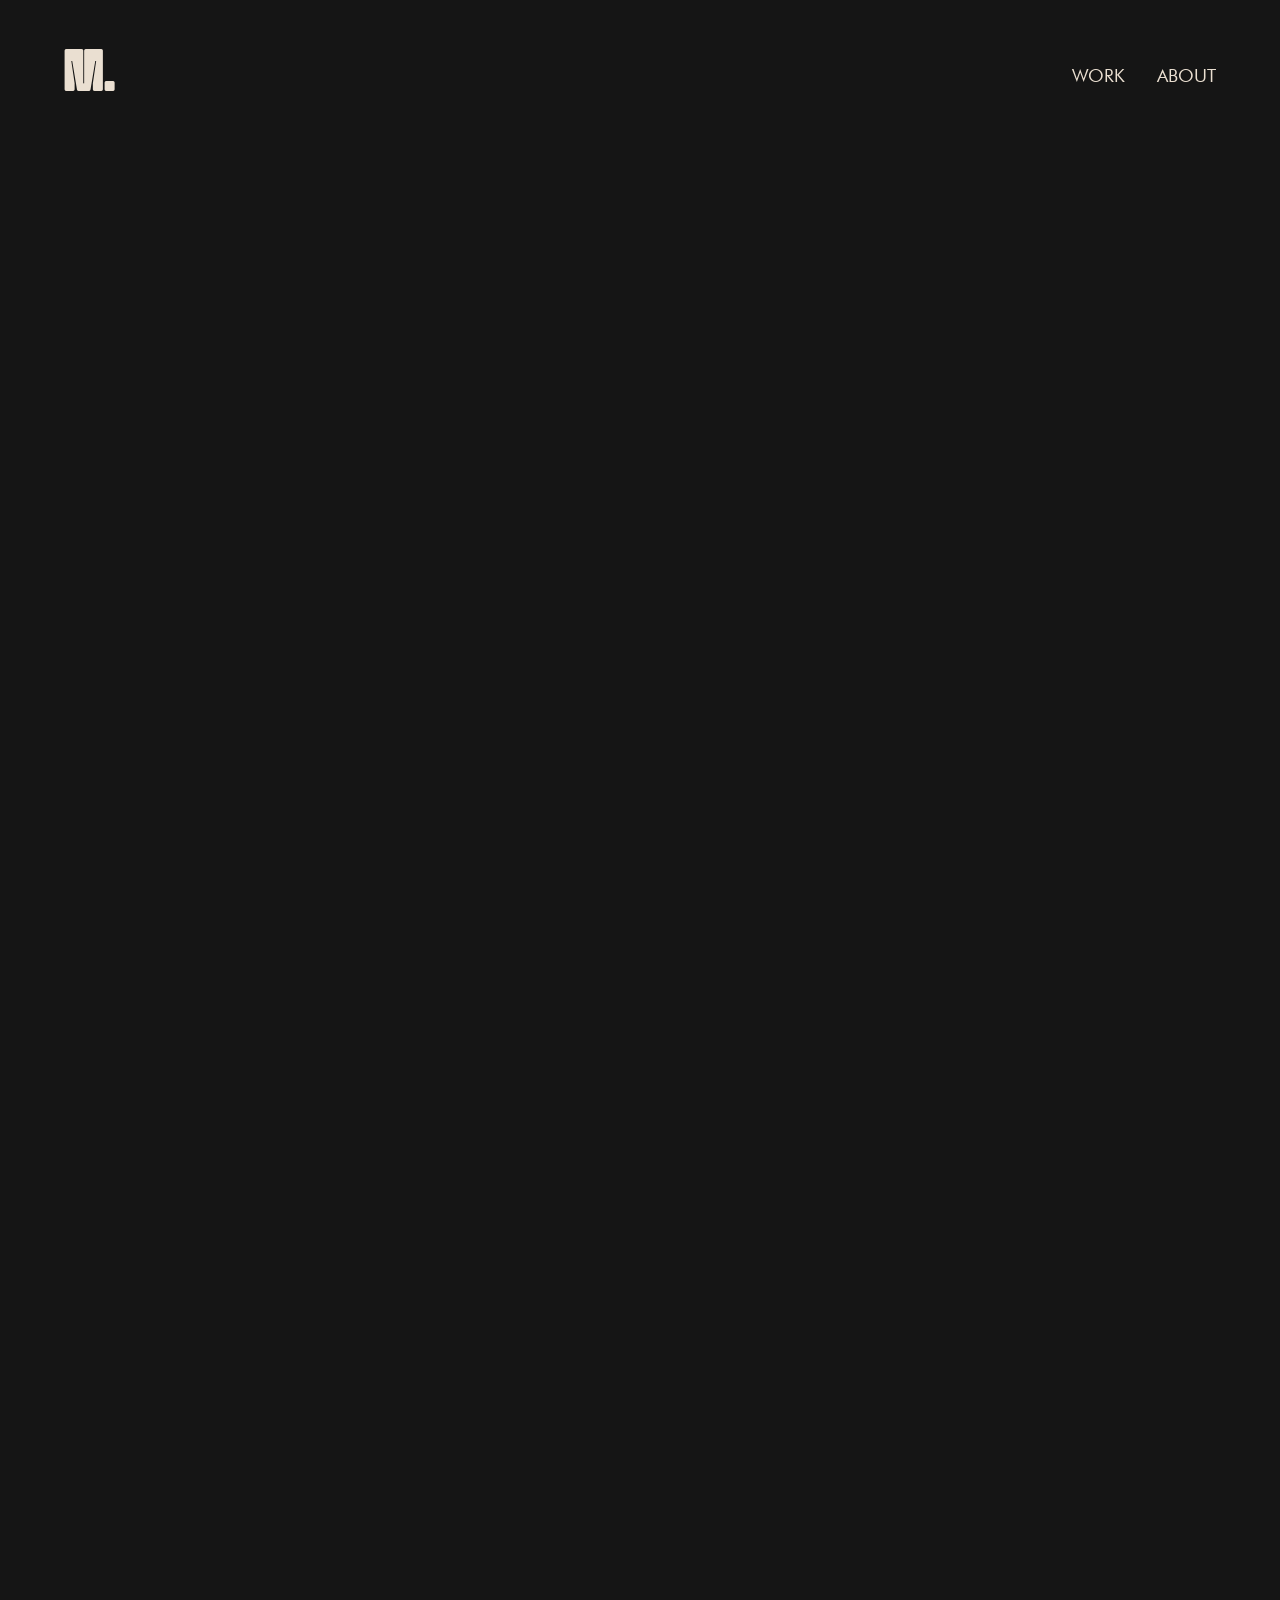
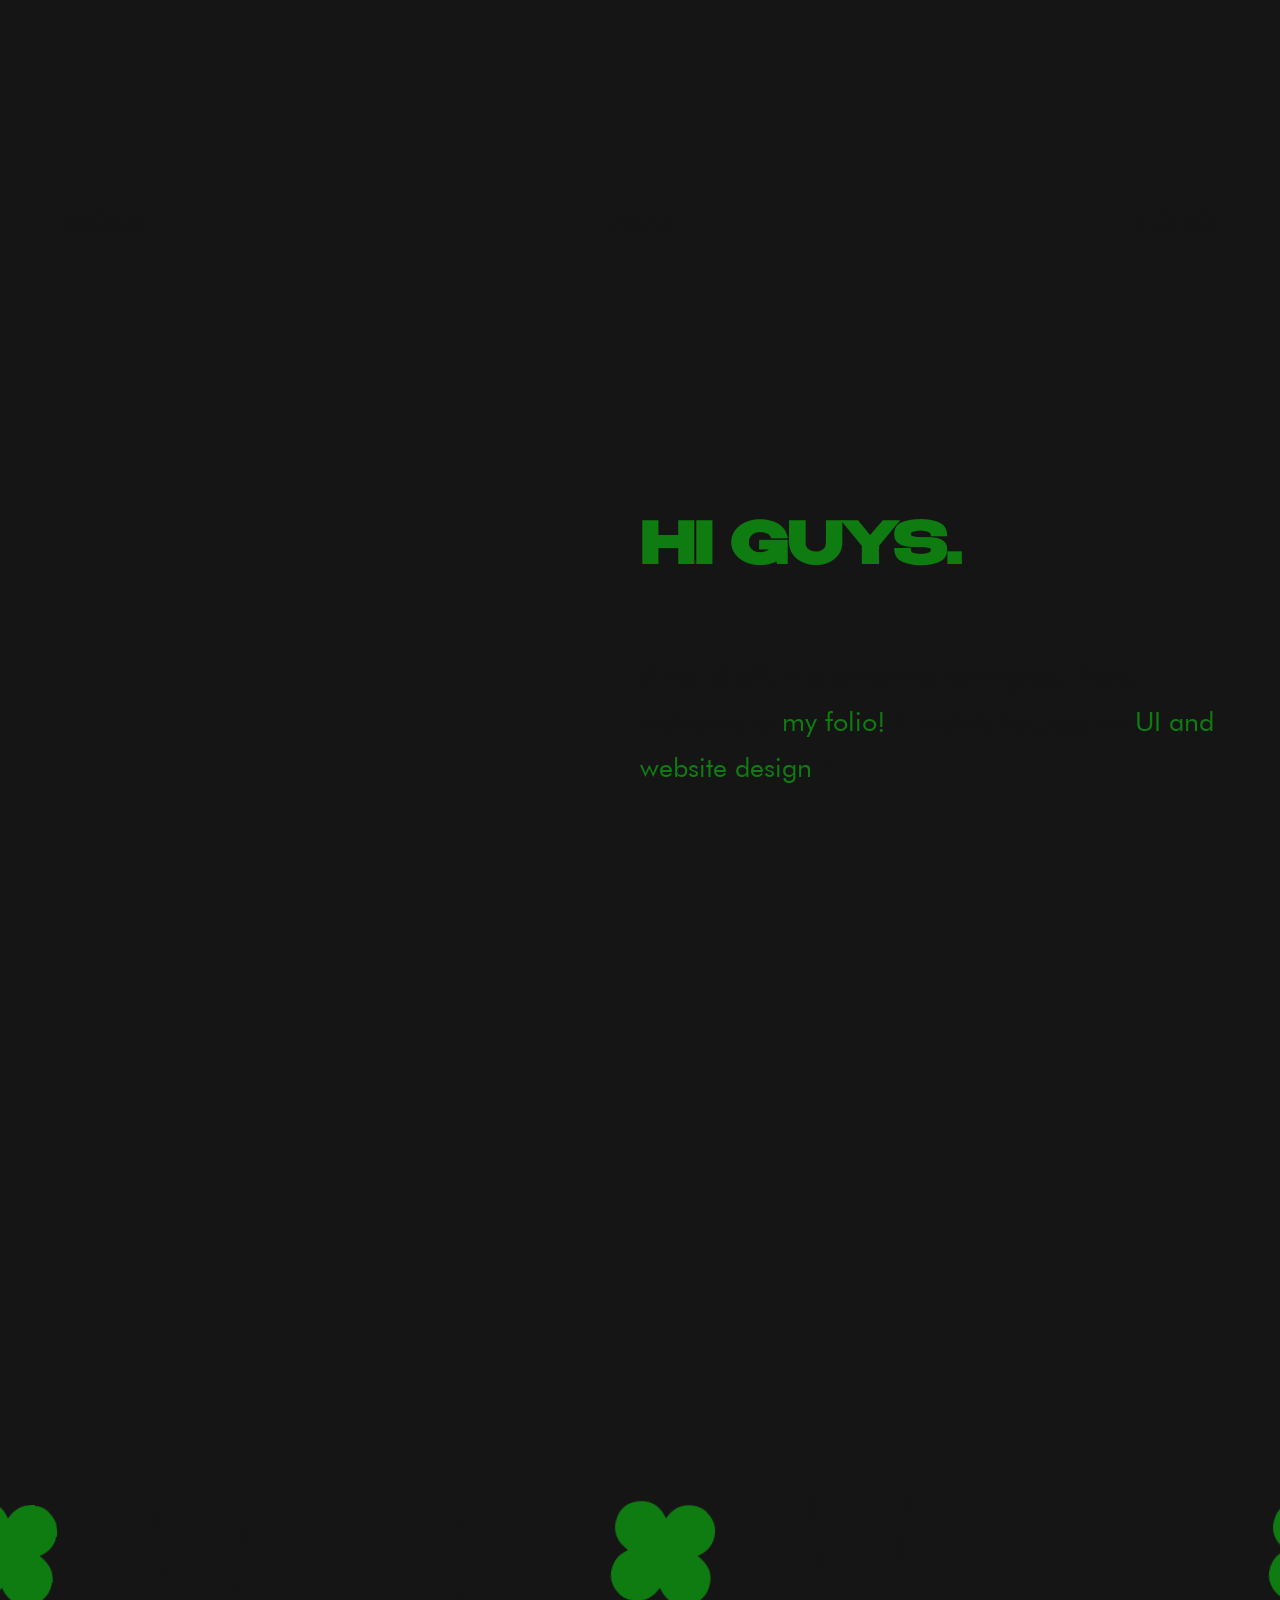
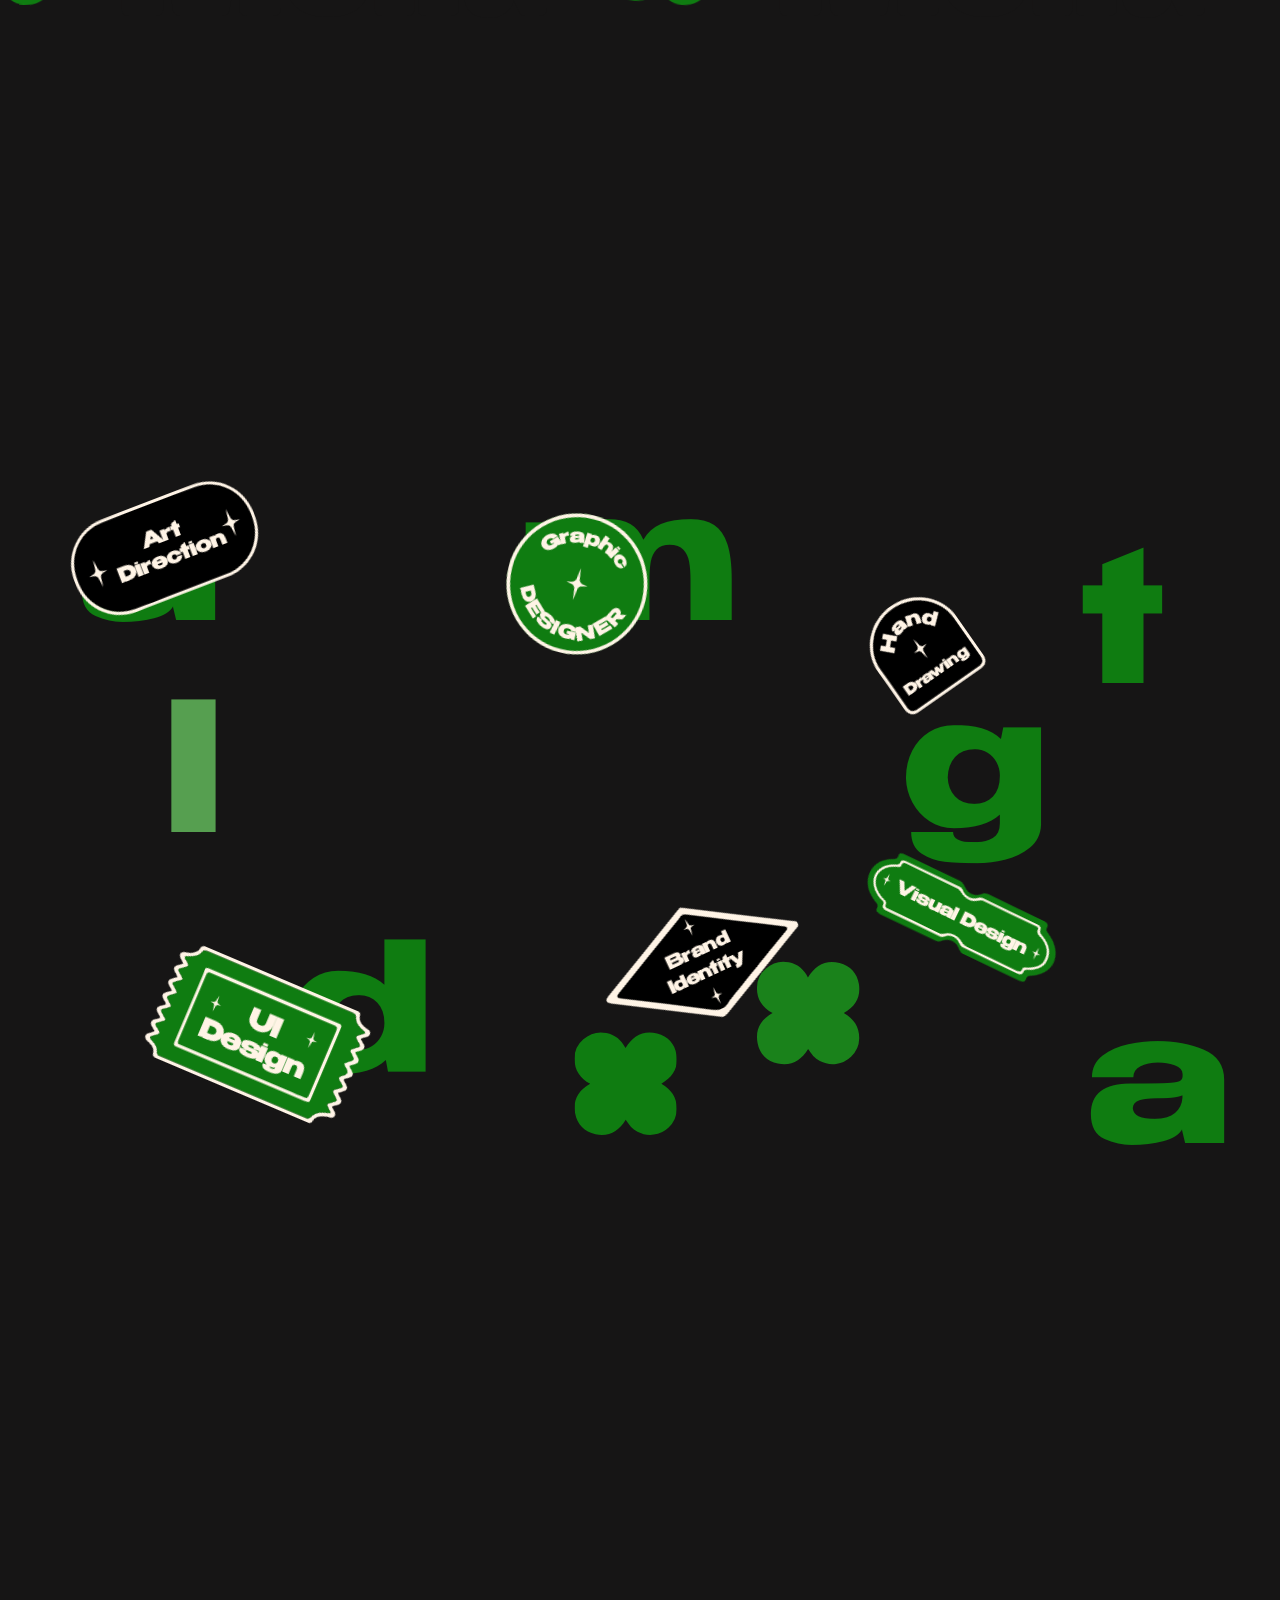
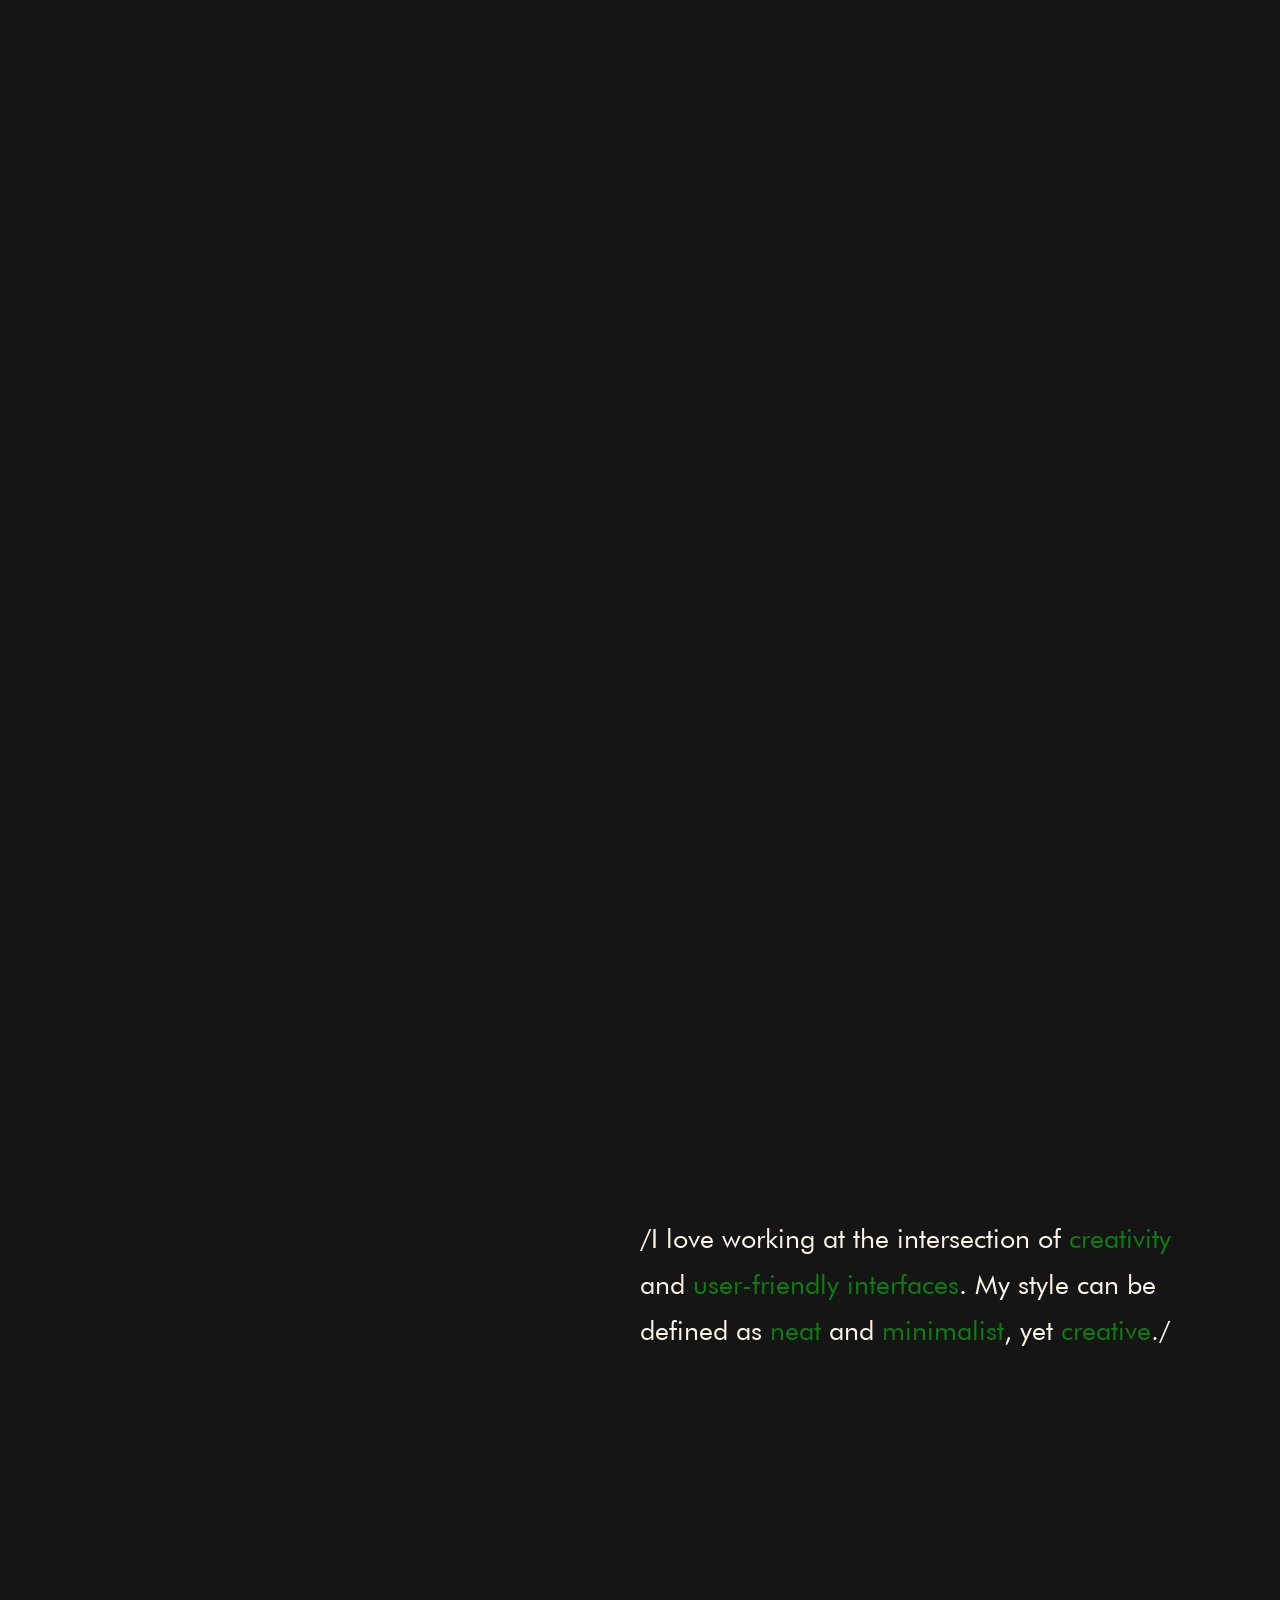
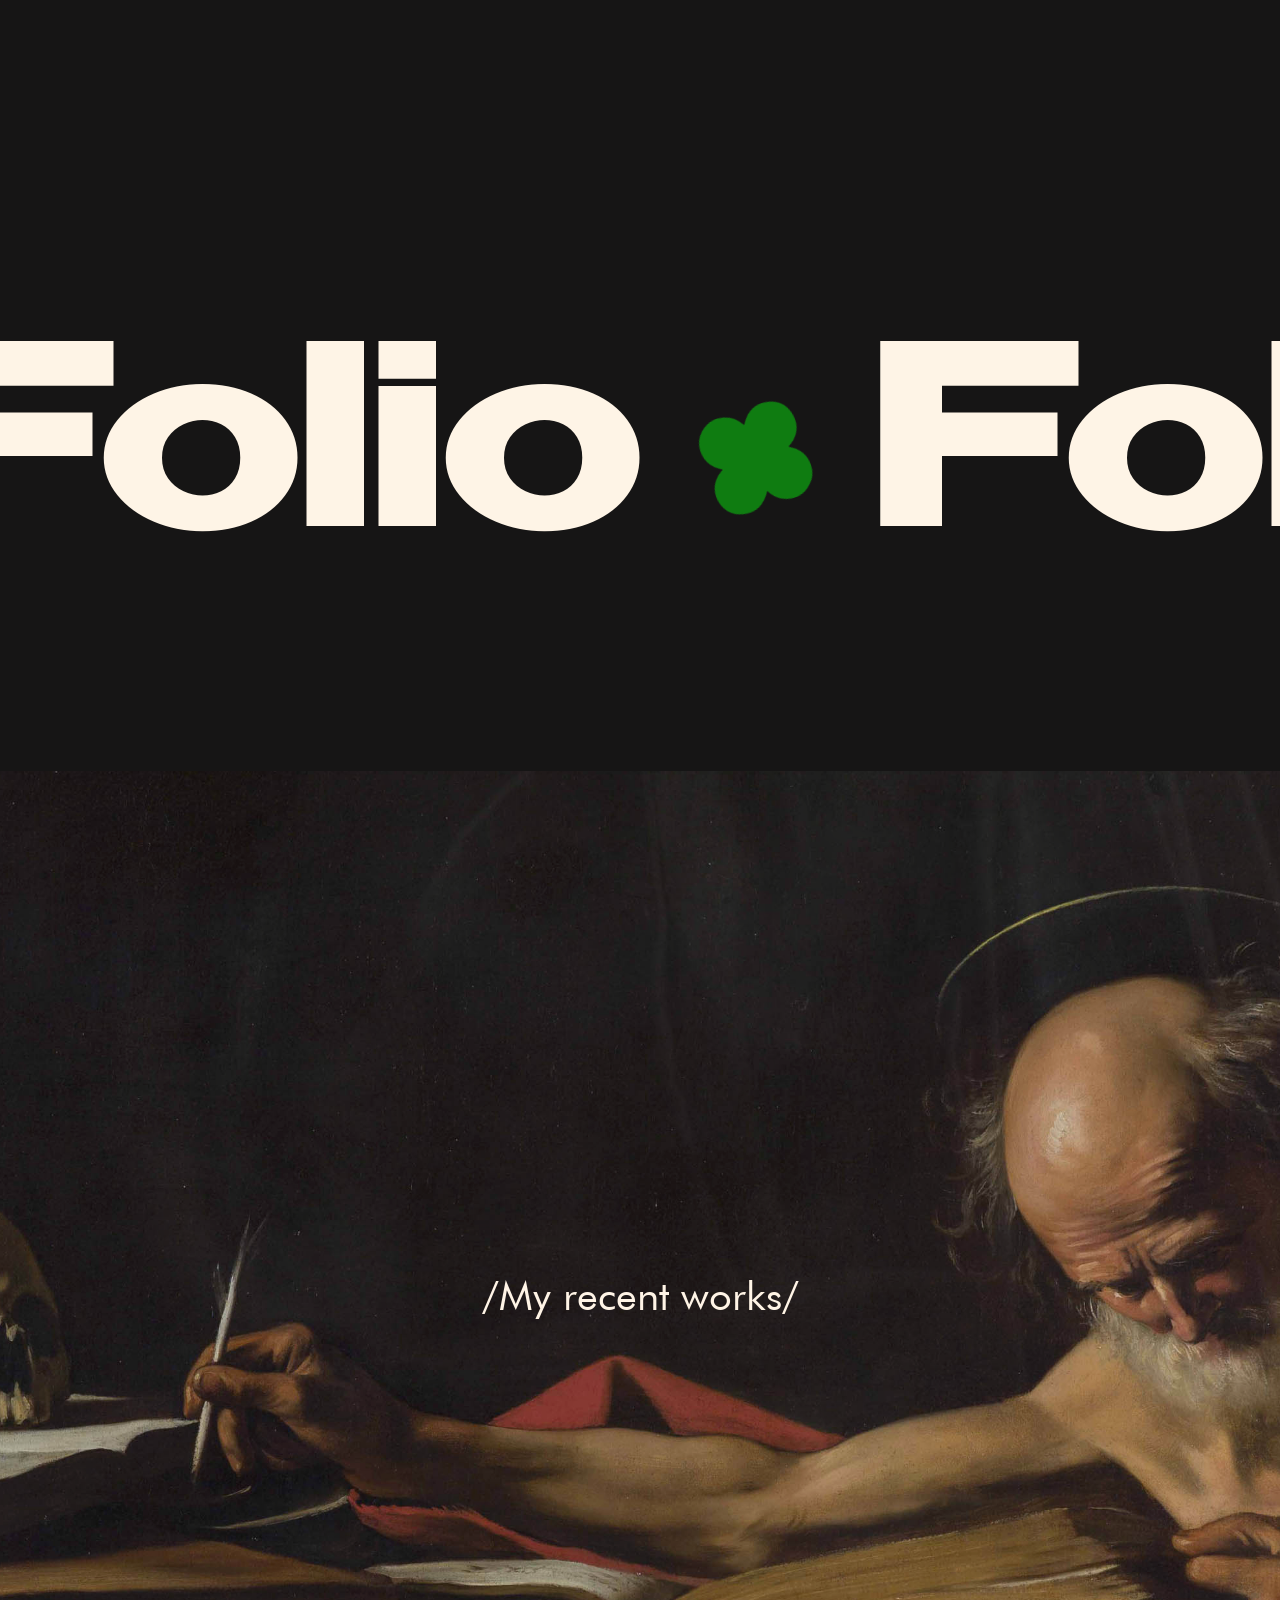
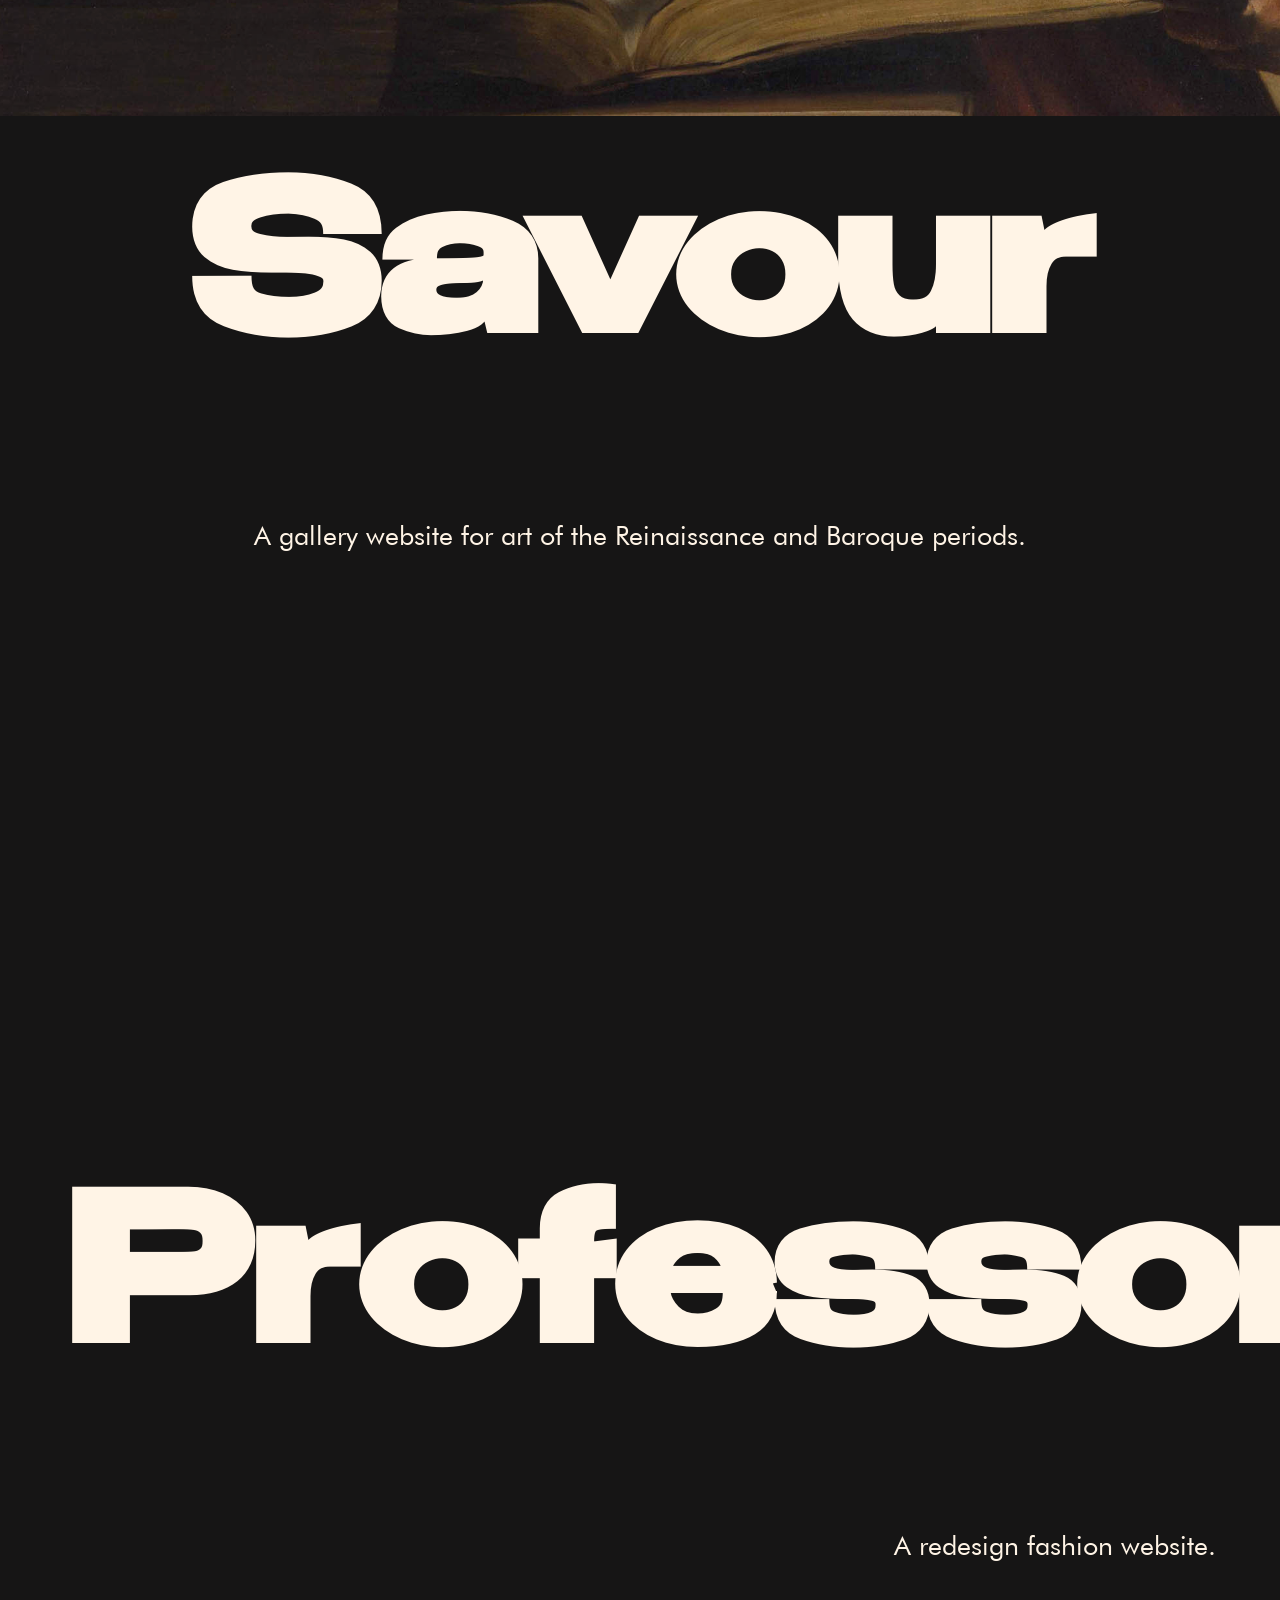
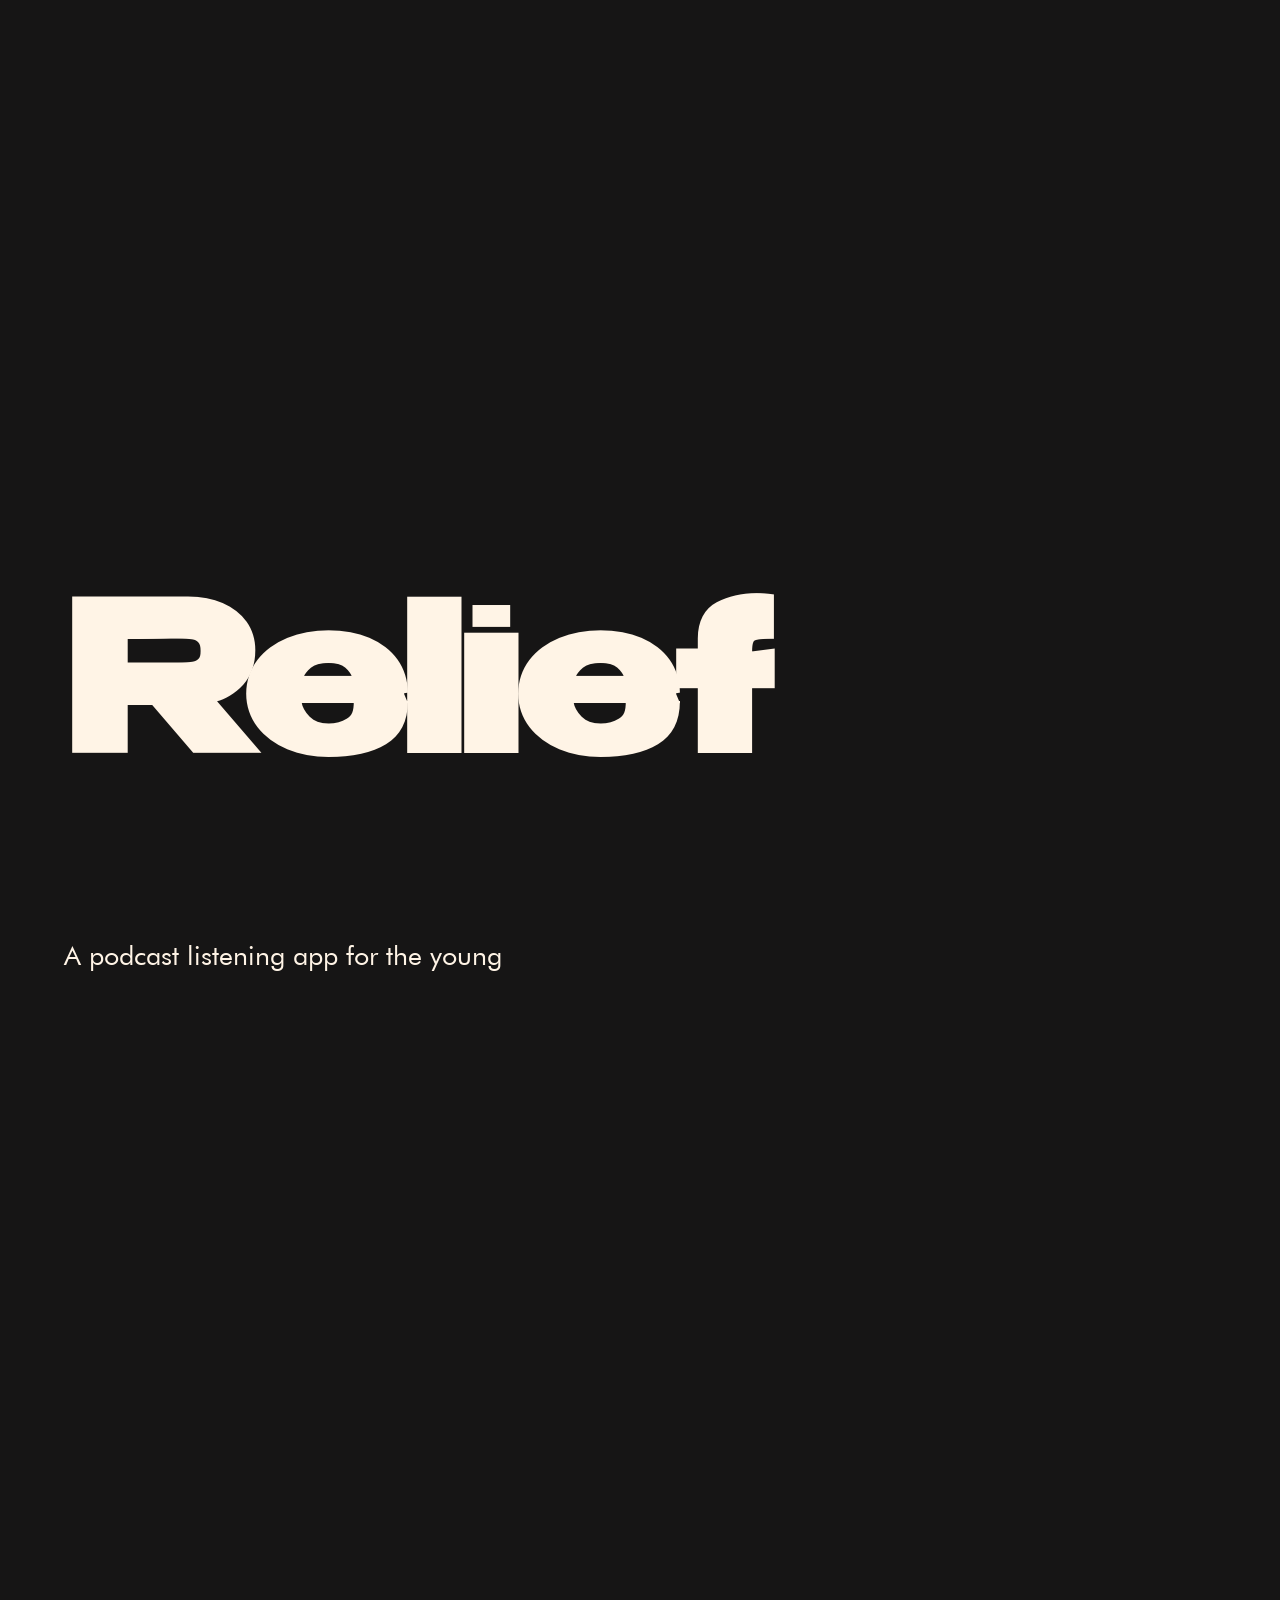
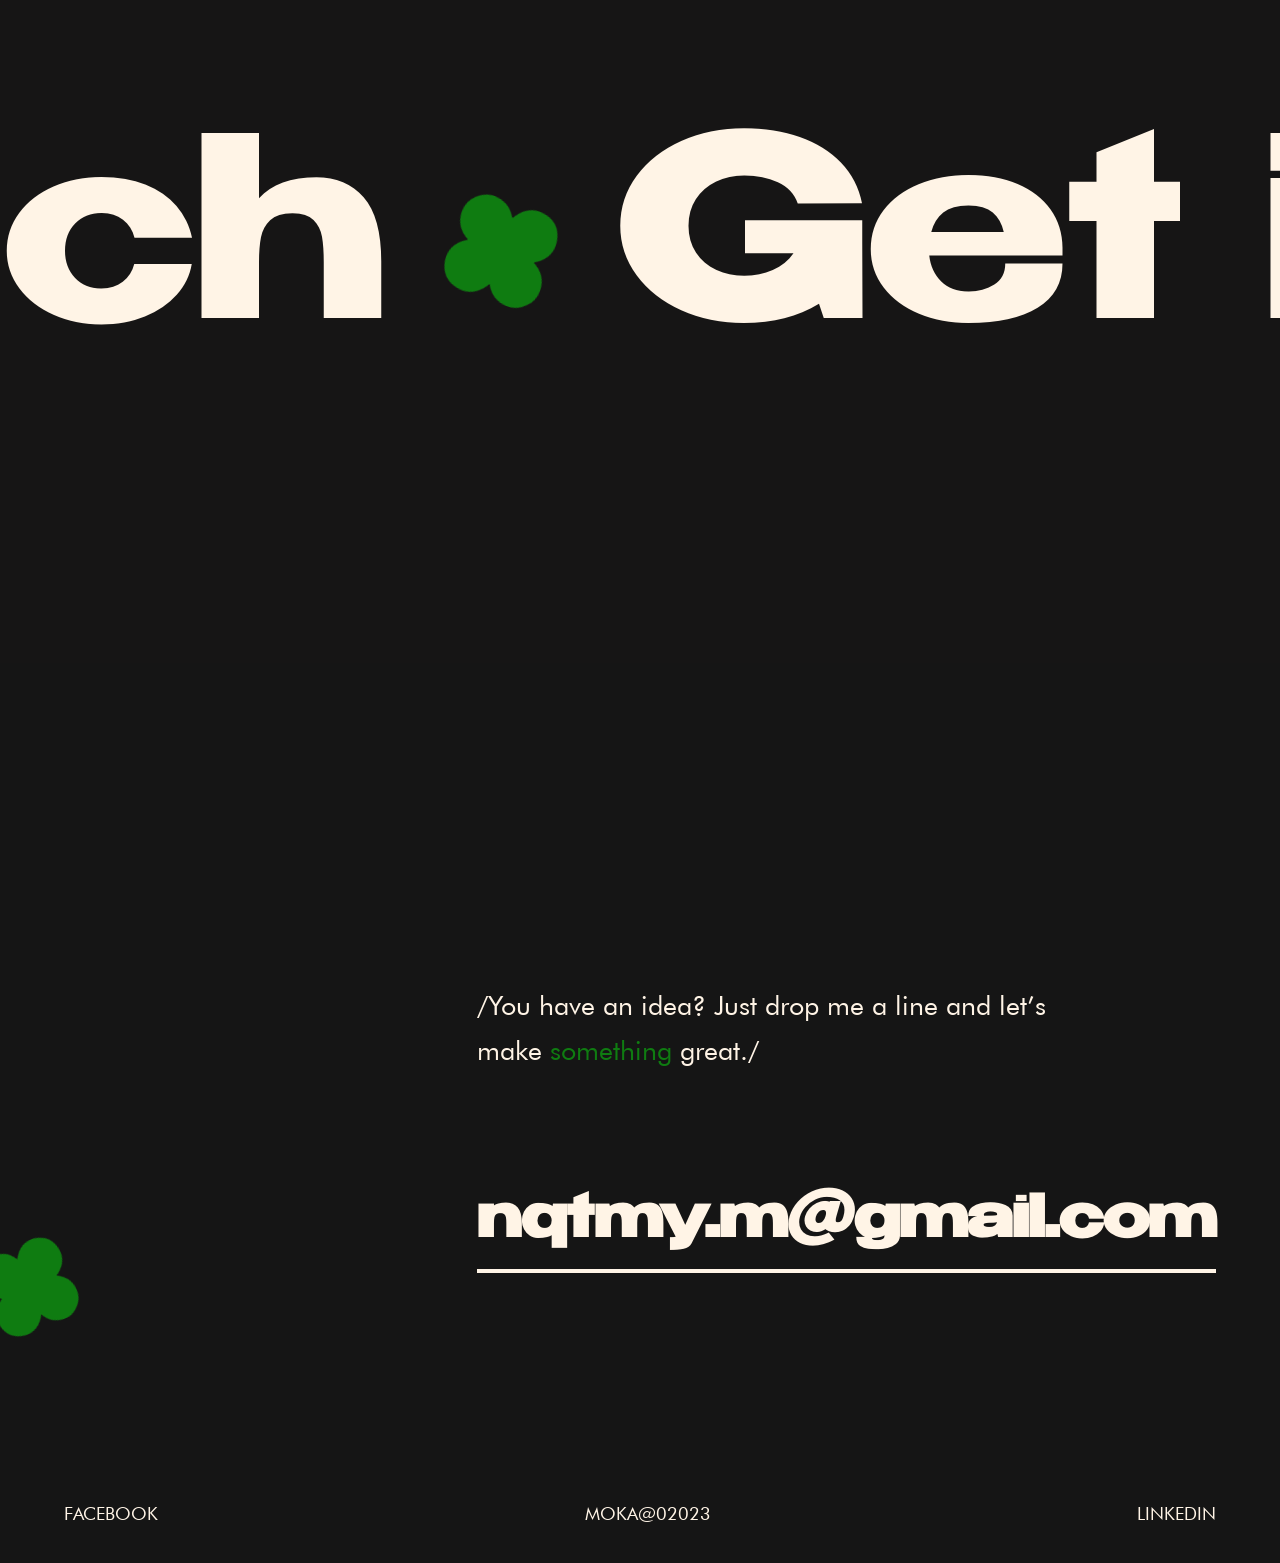
==== commit 84aff582: "up" ====
--- a/index.html
+++ b/index.html
@@ -397,7 +397,7 @@
 							<div class="test-sticky-imgs-move">
 								<img class="p3" src="./imgs/Relief-s7.webp" alt="p3">
 								<img class="p2" src="./imgs/lbb.jpeg" alt="p2">
-								<img class="p1" src="./imgs/thumb-Savour.jpeg" alt="p1">
+								<img class="p1" src="./imgs/Thumb 1.jpeg" alt="p1">
 							</div>
 						</div>
 					</div>
@@ -405,7 +405,7 @@
 						<p class="bla-bla">/My recent works/</p>
 						<div class="curious">
 							<h1><a href="works-savour.html" prefetch>Savour</a></h1>
-							<p>A gallery website for art of the reinaissance and baroque periods.
+							<p>A gallery website for art of the Reinaissance and Baroque periods.
 							</p>
 						</div>
 						<div class="inspired">
@@ -414,7 +414,7 @@
 							</p>
 						</div>
 						<div class="focused">
-							<h1><a href="">Relief</a></h1>
+							<h1><a href="works-relife.html">Relief</a></h1>
 							<p>A podcast listening app for the young</p>
 						</div>
 					</div>
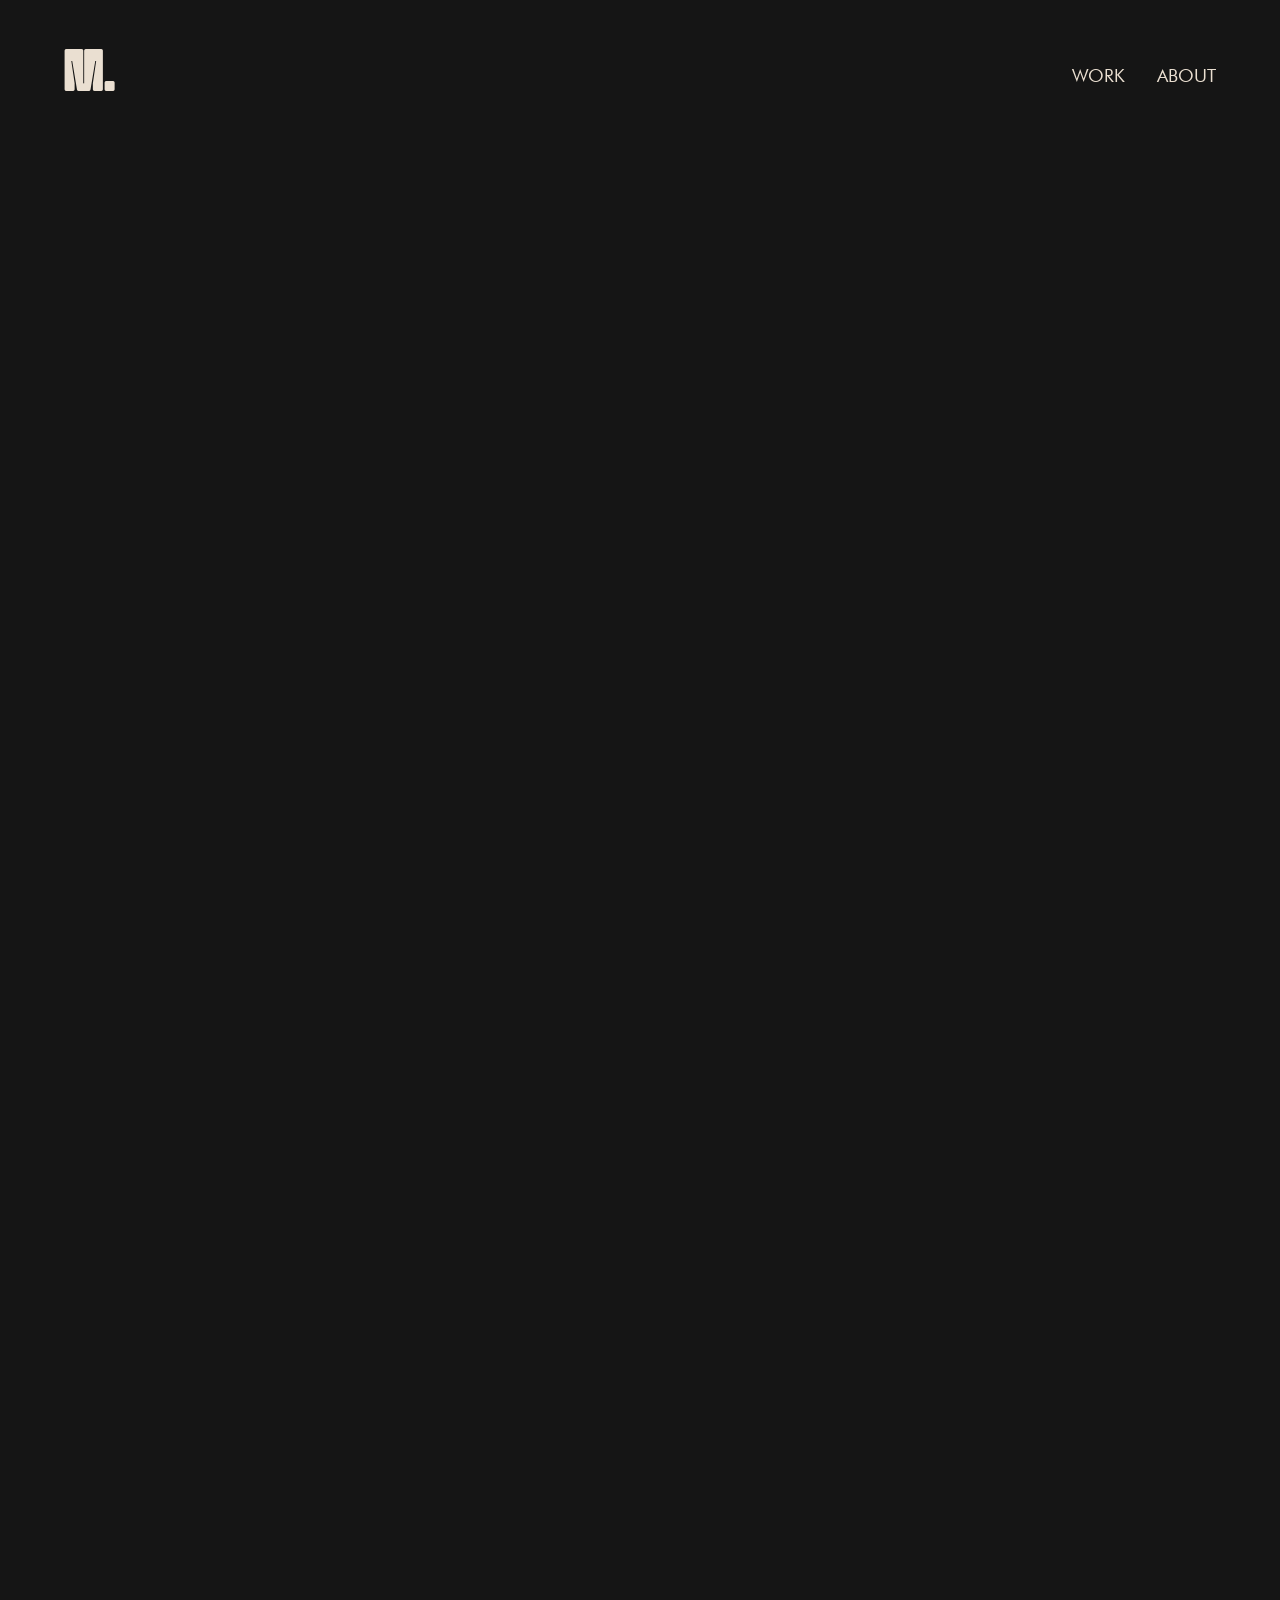
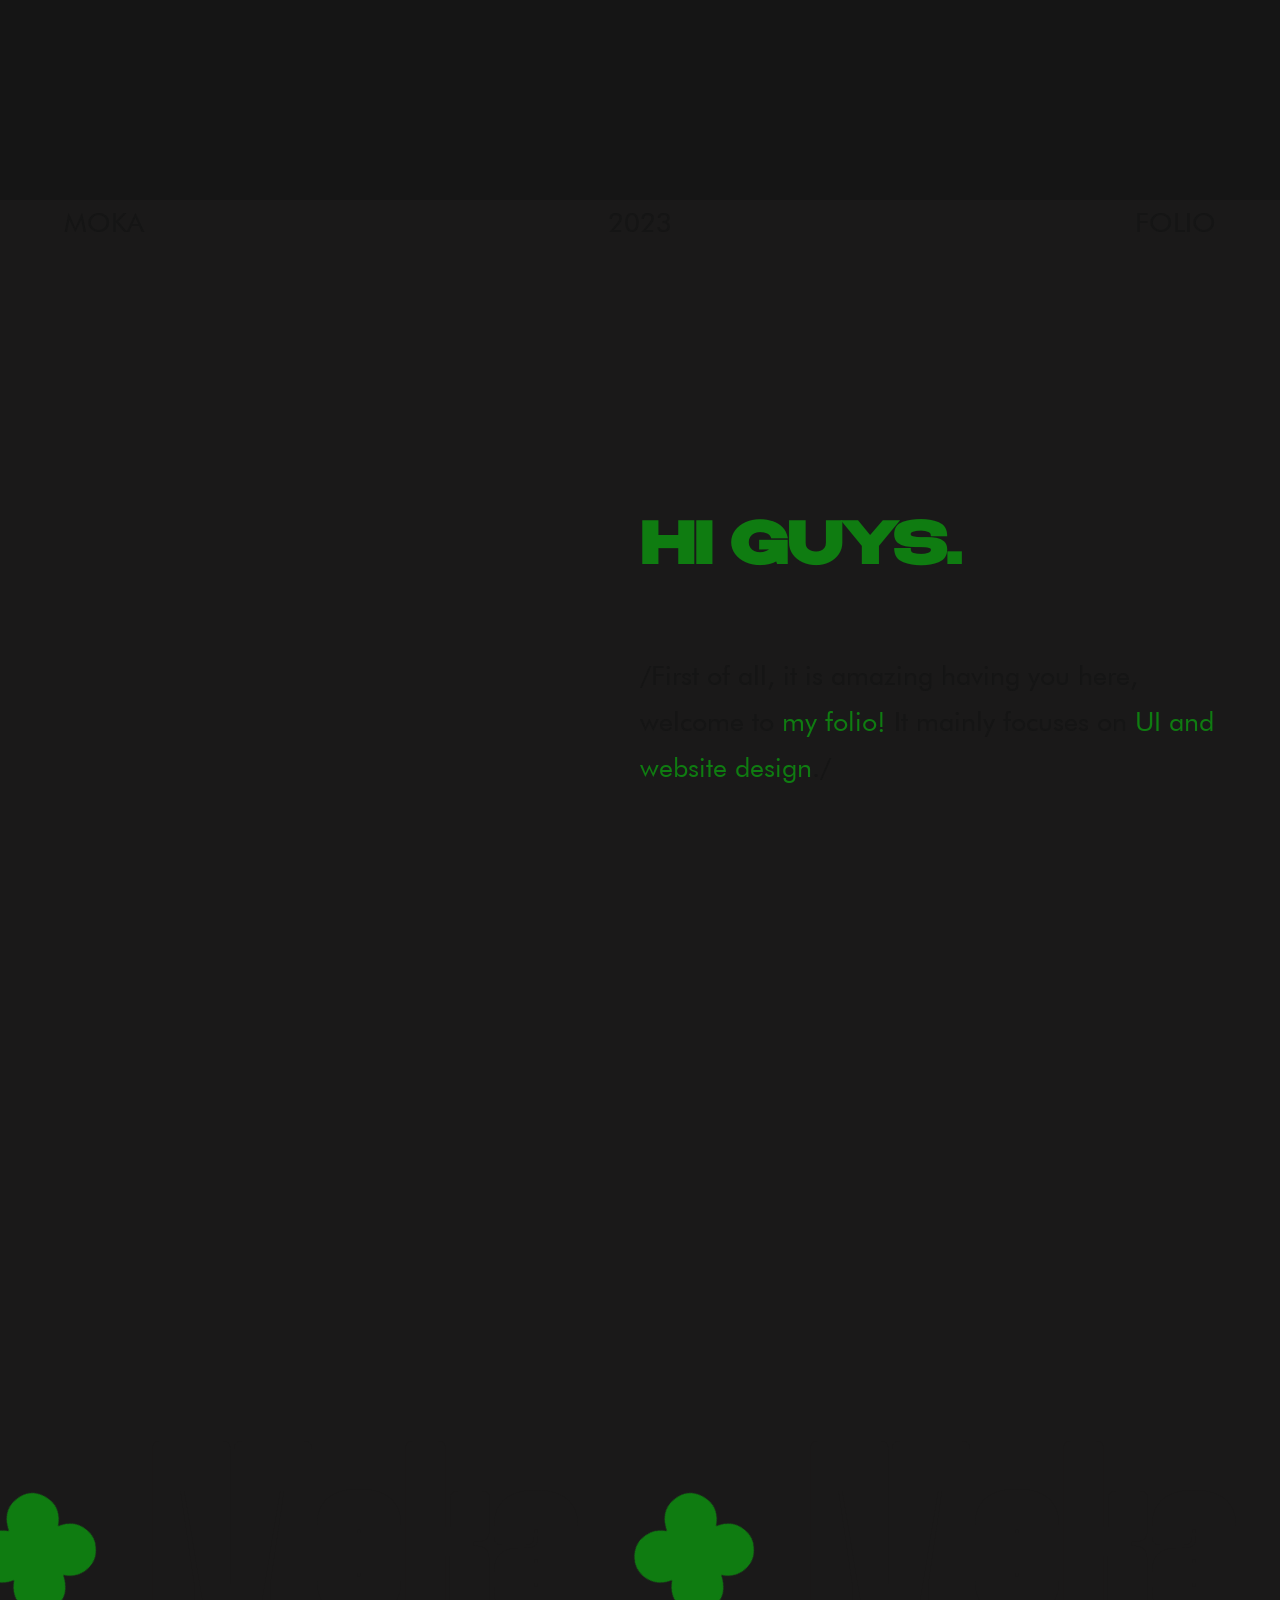
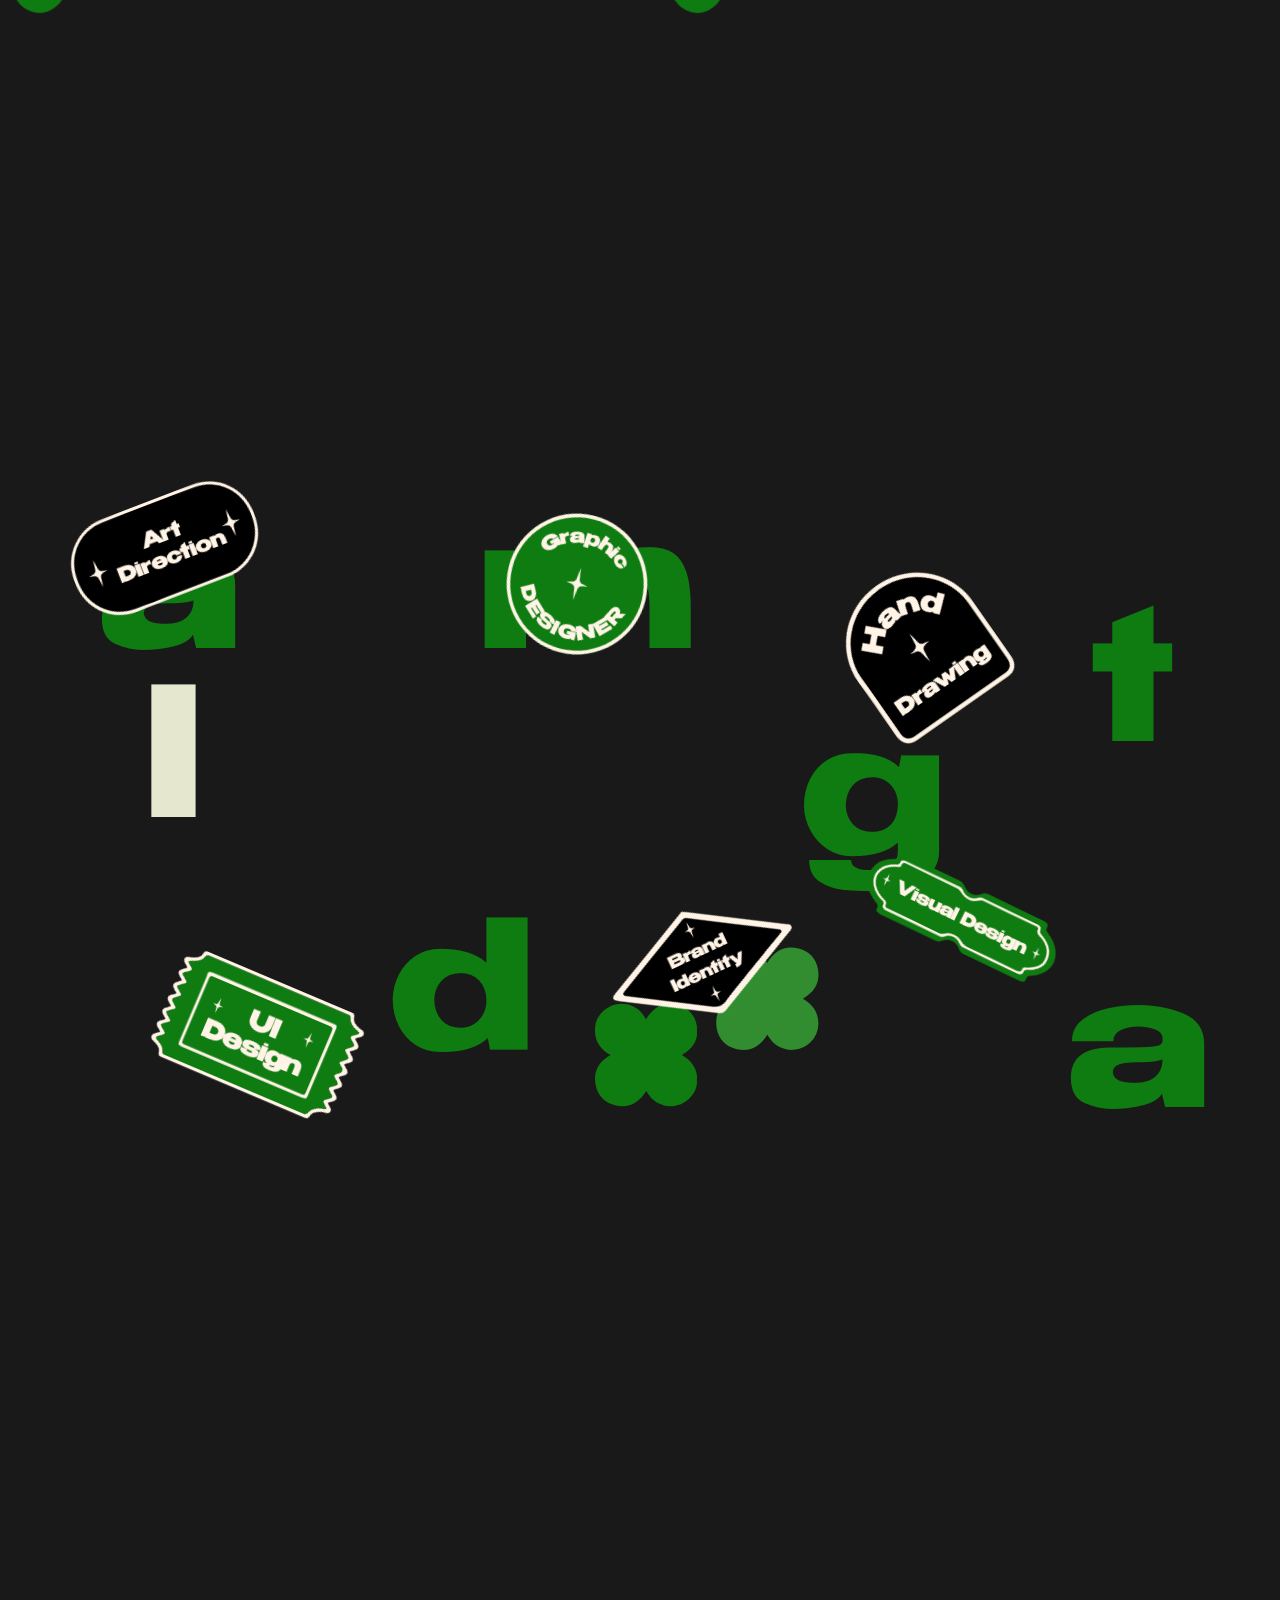
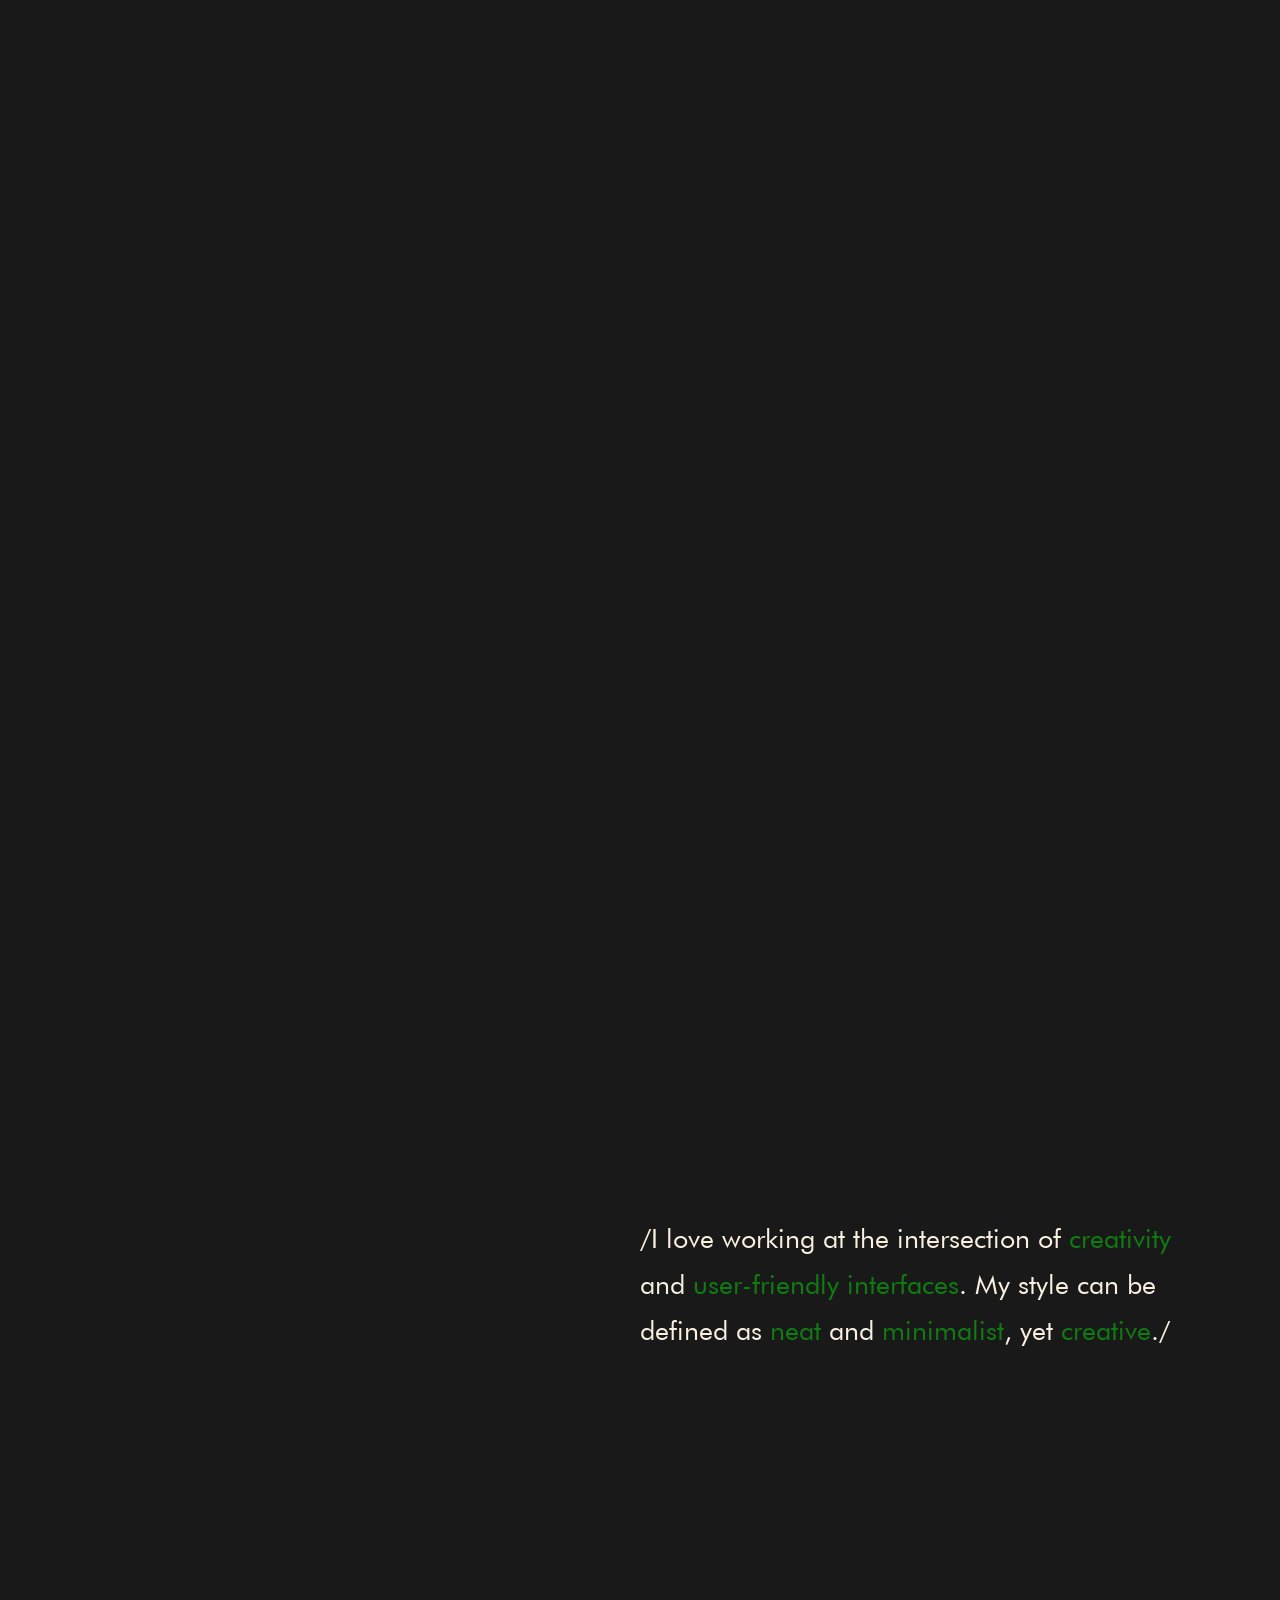
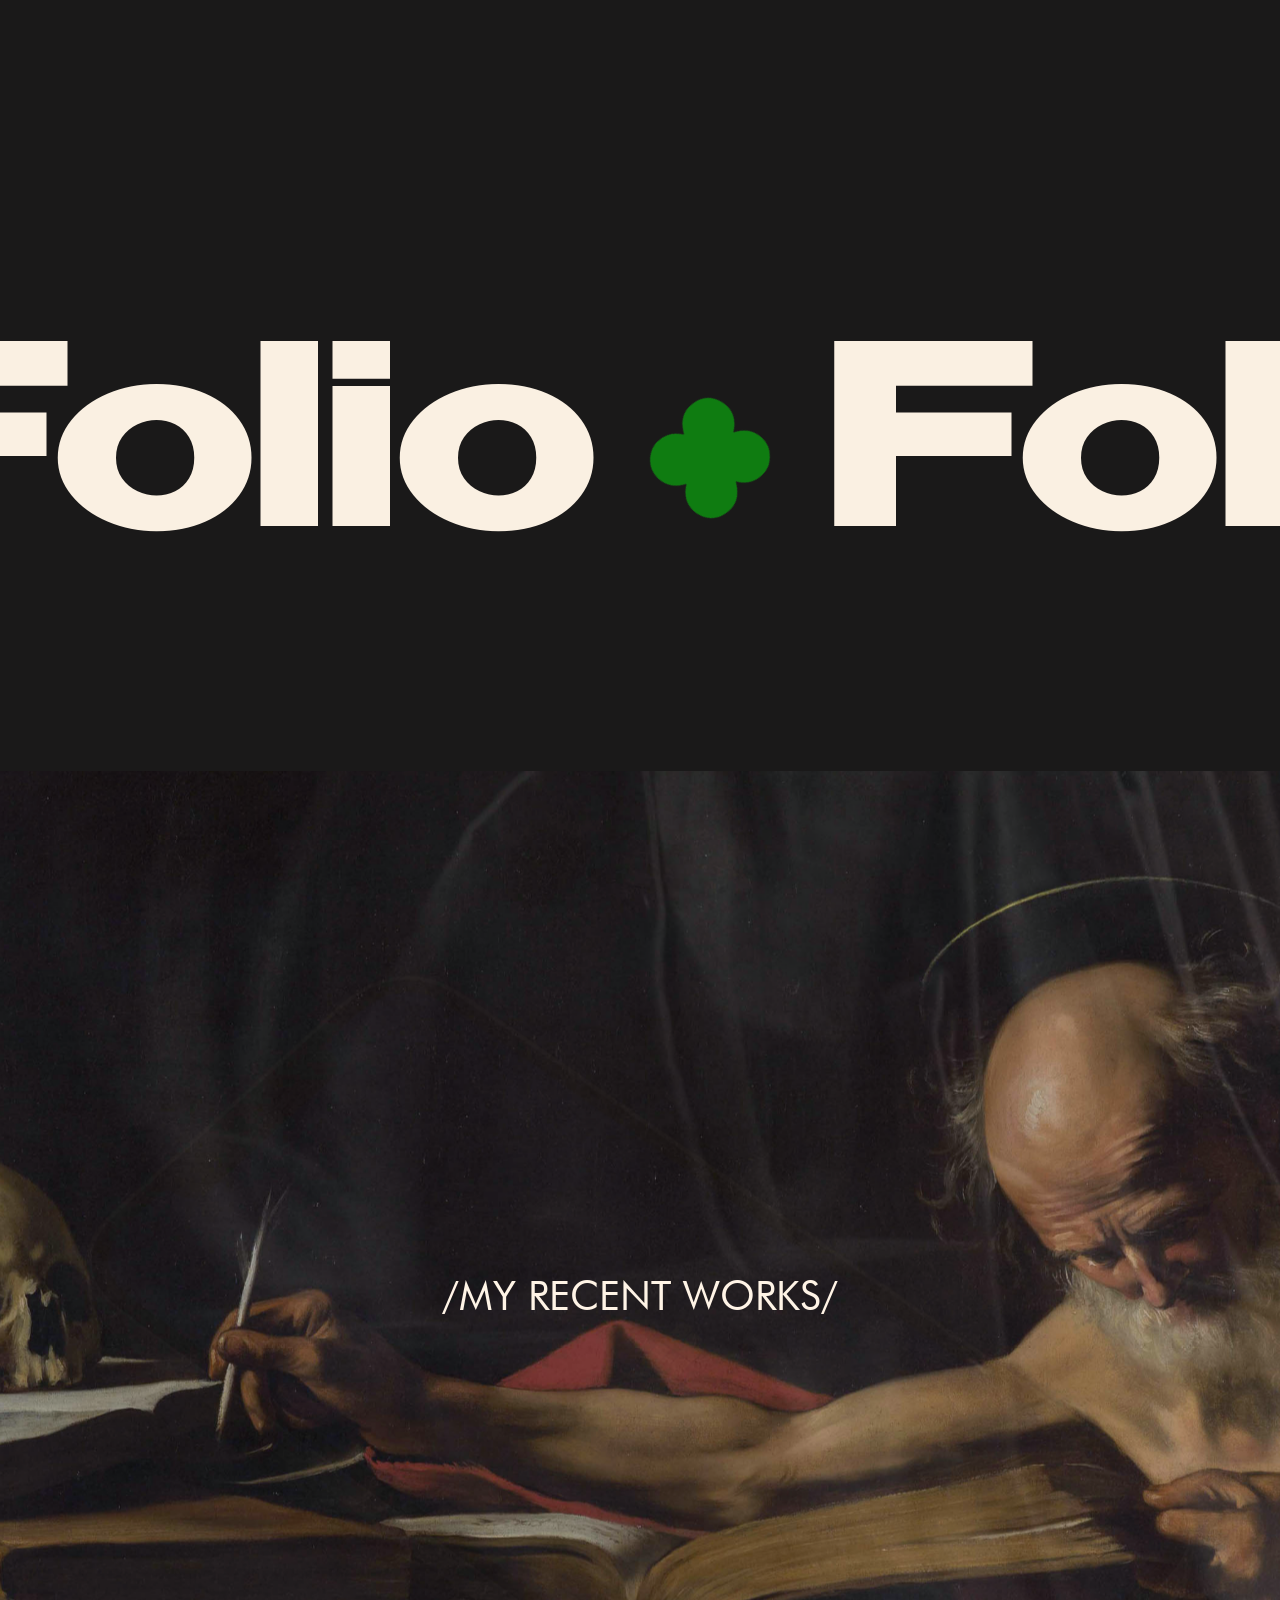
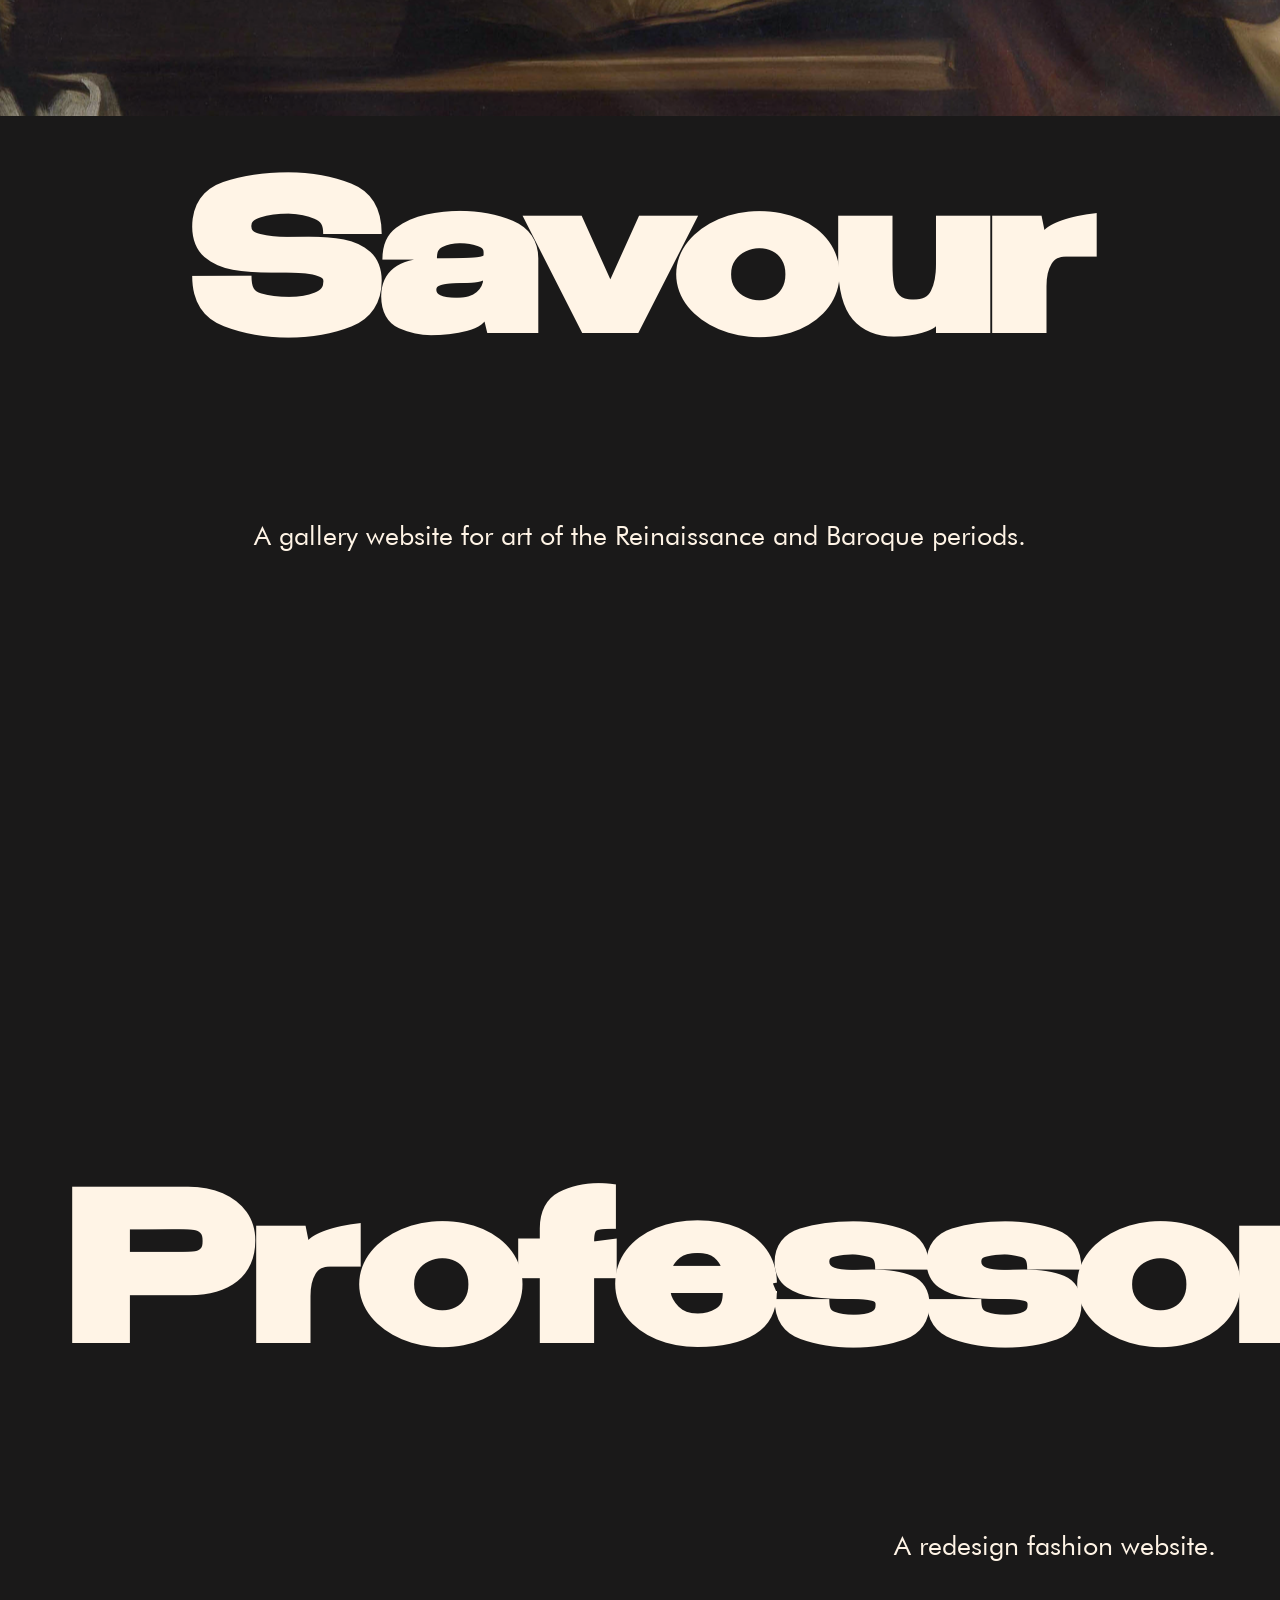
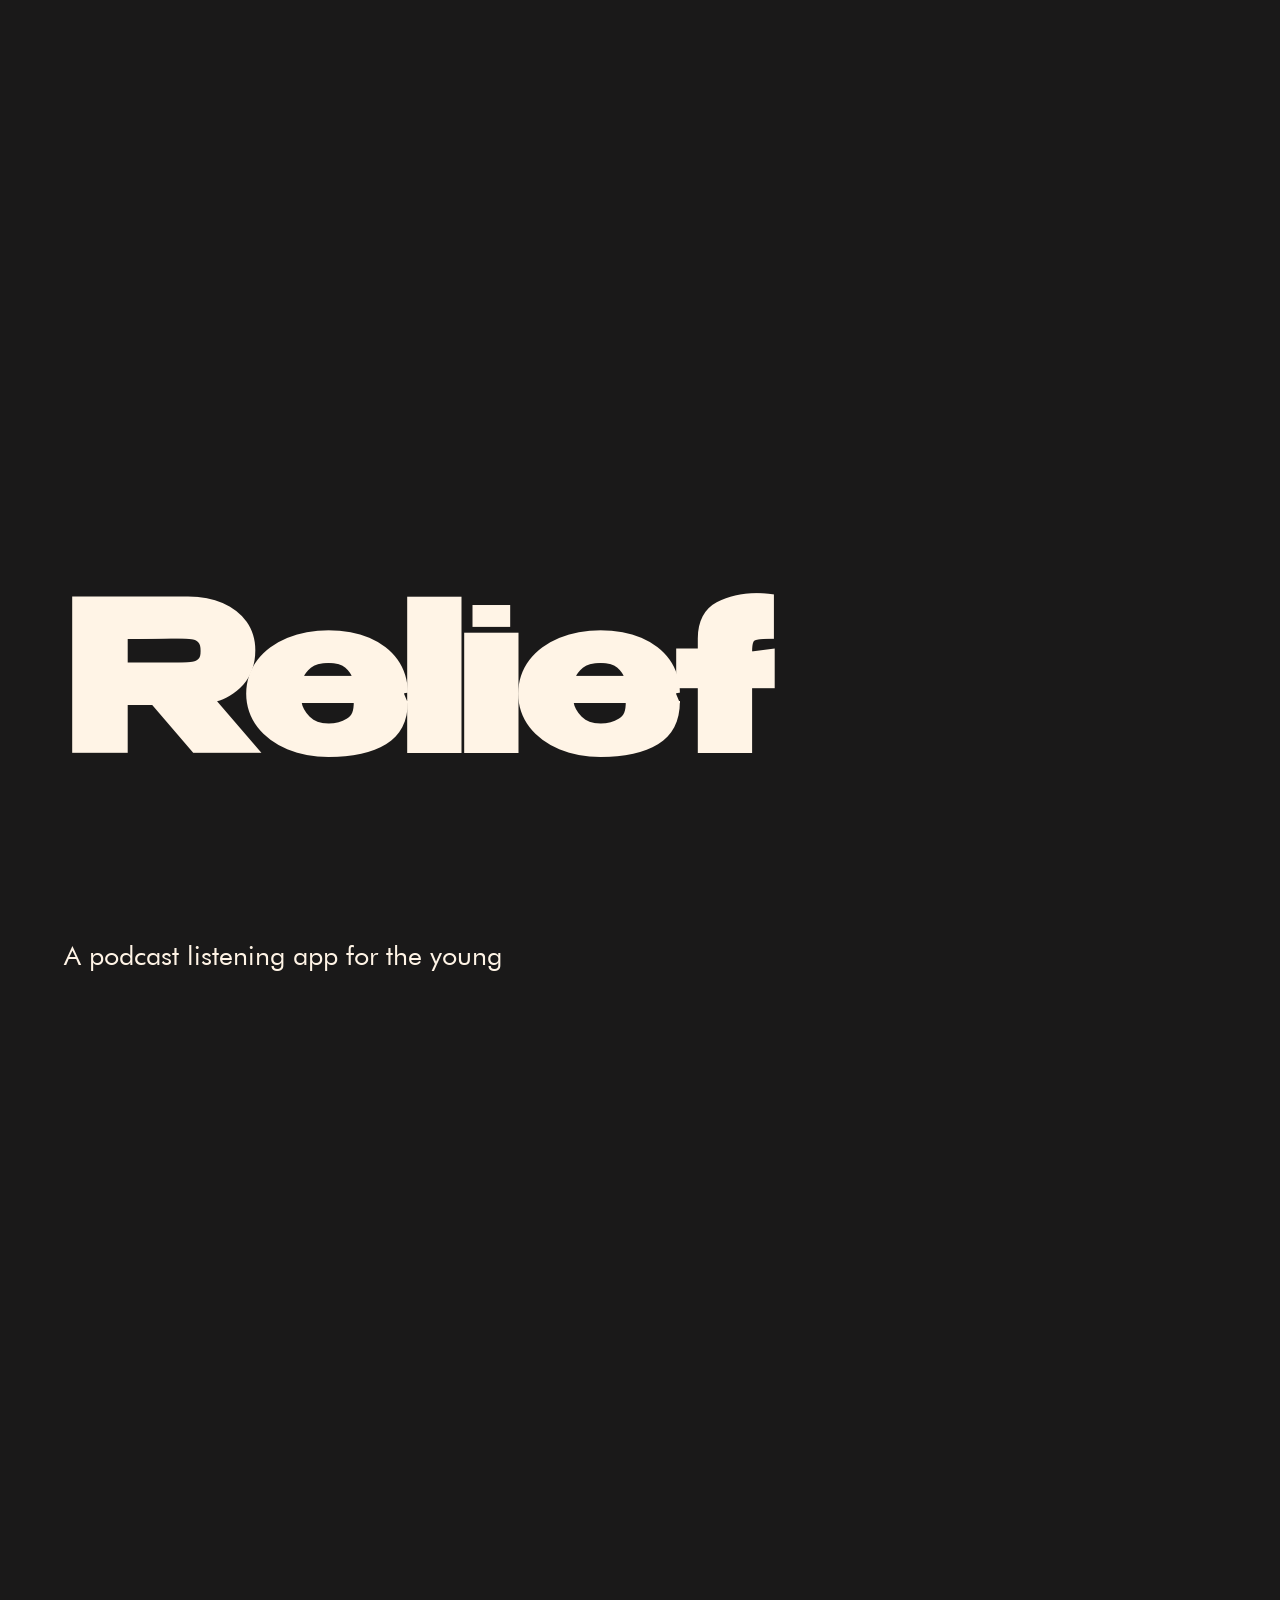
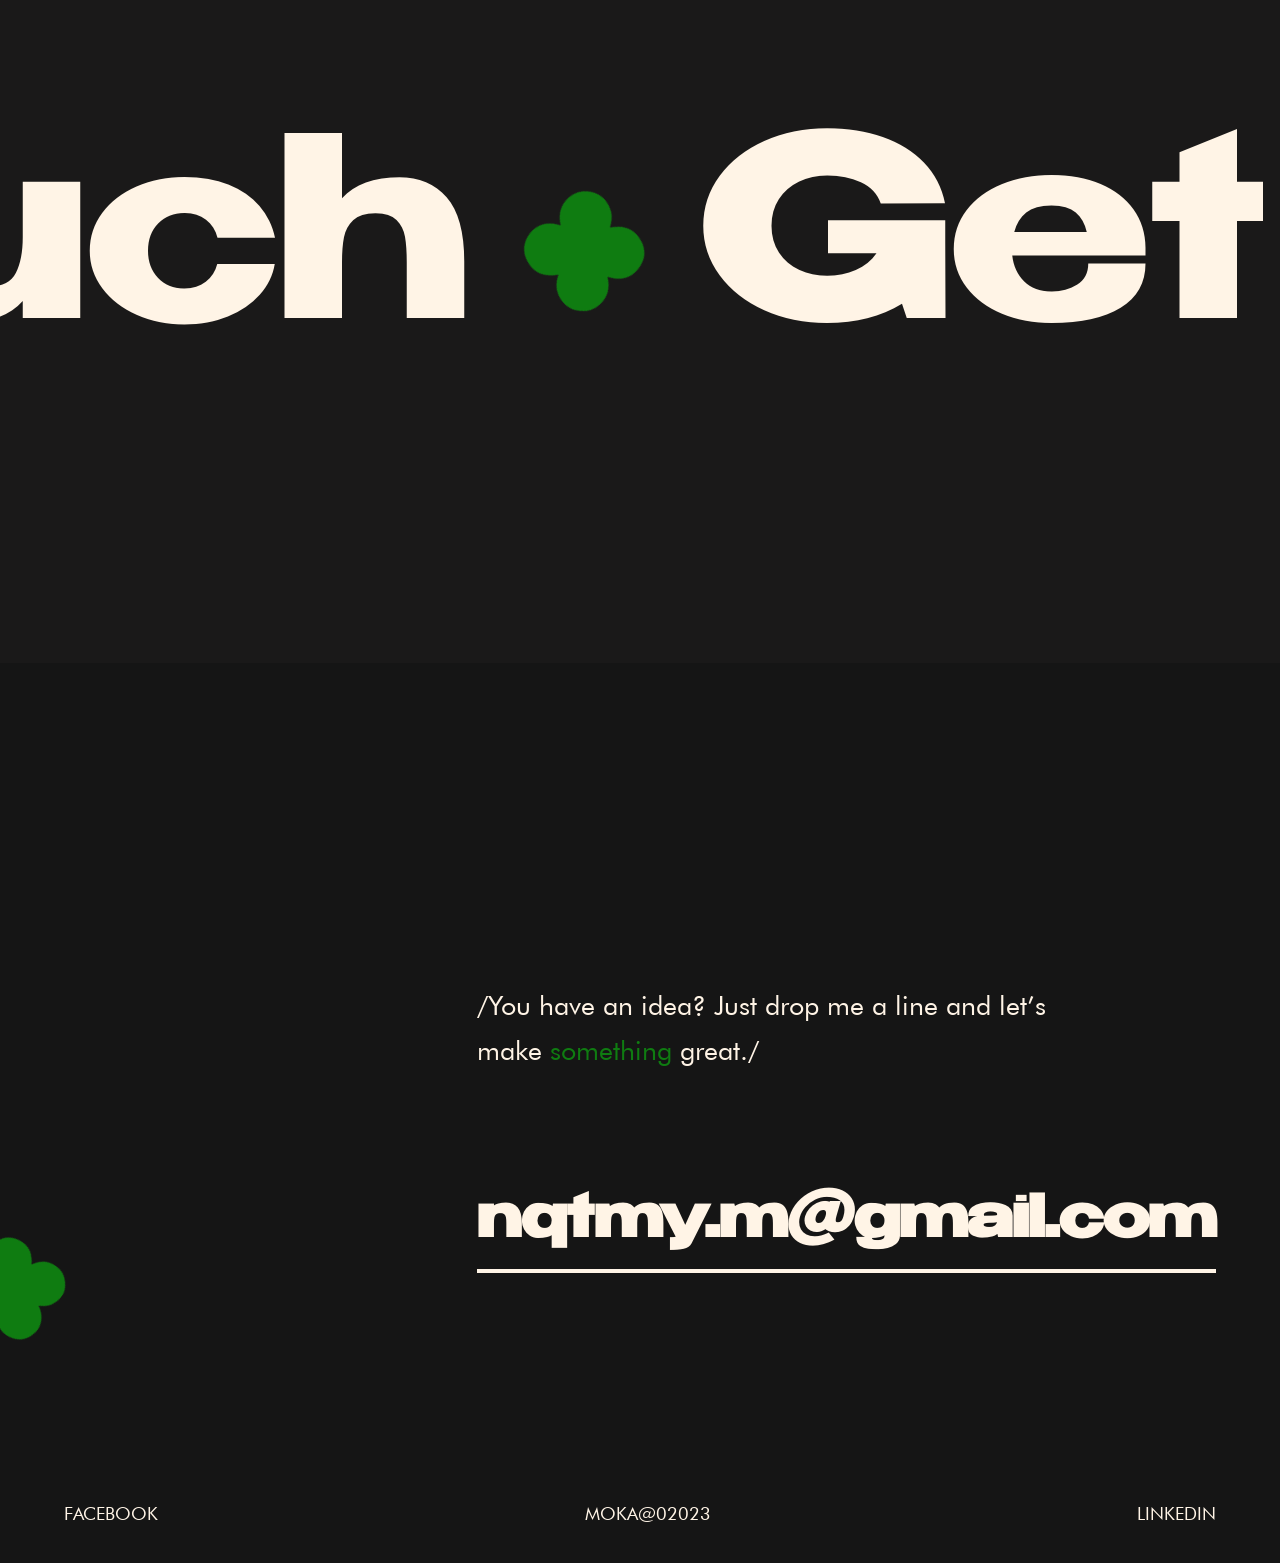
==== commit 51246e3d: "up" ====
--- a/index.html
+++ b/index.html
@@ -395,7 +395,7 @@
 					<div class="test-sticky-imgs">
 						<div class="test-sticky-imgs-zoom">
 							<div class="test-sticky-imgs-move">
-								<img class="p3" src="./imgs/Relief-s7.webp" alt="p3">
+								<img class="p3" src="./imgs/Relief-s7-thumb.webp" alt="p3">
 								<img class="p2" src="./imgs/lbb.jpeg" alt="p2">
 								<img class="p1" src="./imgs/Thumb 1.jpeg" alt="p1">
 							</div>
--- a/css/style-index.css
+++ b/css/style-index.css
@@ -1,2 +1,2 @@
-body{background:var(--t)}.section1{width:100vw;height:200vh;background-color:var(--b)}.section1 .intro{position:sticky;top:0;width:100%;height:100vh;overflow:hidden}.section1 .intro img,.section1 .intro video{position:absolute;width:100%;scale:0.5;top:50%;left:50%;translate:-50% -50%}.section2{position:relative;display:block;width:100%;background:transparent;color:var(--b);padding-bottom:200px;overflow:hidden}.section2 .head{position:relative;display:-webkit-box;display:-ms-flexbox;display:flex;width:100%;-webkit-box-orient:horizontal;-webkit-box-direction:normal;-ms-flex-direction:row;flex-direction:row;-webkit-box-pack:justify;-ms-flex-pack:justify;justify-content:space-between}.section2 .head p{text-transform:uppercase}.section2 .marquee-container{position:relative;display:-webkit-box;display:-ms-flexbox;display:flex;-webkit-box-orient:horizontal;-webkit-box-direction:normal;-ms-flex-direction:row;flex-direction:row;width:100vw;overflow:hidden}.section2 .marquee-container .marquee-content{position:relative;display:-webkit-box;display:-ms-flexbox;display:flex;-webkit-box-orient:horizontal;-webkit-box-direction:normal;-ms-flex-direction:row;flex-direction:row;-webkit-box-align:center;-ms-flex-align:center;align-items:center}.section2 .marquee-container .marquee-content nav{display:-webkit-box;display:-ms-flexbox;display:flex;width:100px}.section2 .marquee-container .marquee-content nav img{width:100%}.section2 .marquee-container .marquee-content p{font-family:FontLogo;text-transform:none;font-size:250px}.section2 .content{position:relative;display:-webkit-box;display:-ms-flexbox;display:flex;height:100%;-webkit-box-orient:horizontal;-webkit-box-direction:normal;-ms-flex-direction:row;flex-direction:row;margin-top:200px;margin-bottom:500px}.section2 .content p{margin-bottom:50px;max-width:600px}.section2 .content p span{color:var(--gr)}.section2 .content .left{-webkit-box-pack:center;-ms-flex-pack:center;justify-content:center}.section2 .content .left img{max-width:800px;width:100%}.section2 .content div{display:-webkit-box;display:-ms-flexbox;display:flex;-webkit-box-align:center;-ms-flex-align:center;align-items:center;width:100%}.section2 .content .right{-webkit-box-orient:vertical;-webkit-box-direction:normal;-ms-flex-direction:column;flex-direction:column;-webkit-box-pack:center;-ms-flex-pack:center;justify-content:center;-webkit-box-align:start;-ms-flex-align:start;align-items:flex-start}.section2 .content .right h3{font-family:FontHead;font-size:3.5rem;text-transform:uppercase;color:var(--gr)}.section2 p{margin:0}.section3{width:100%;height:250vh}.section3 .text-container{position:sticky;top:0;display:-webkit-box;display:-ms-flexbox;display:flex;width:100%;height:100vh;-webkit-box-align:center;-ms-flex-align:center;align-items:center}.section3 .text-container .align{position:relative;width:100%}.section3 .text-container .i-am{display:-webkit-inline-box;display:-ms-inline-flexbox;display:inline-flex}.section3 .text-container .flowers-good-at{display:-webkit-box;display:-ms-flexbox;display:flex;margin-top:-100px}.section3 .text-container .flowers-good-at .flowers{display:-webkit-box;display:-ms-flexbox;display:flex;gap:1rem;padding:0px 0.8rem;padding-top:3rem}.section3 .text-container .flowers-good-at .flowers svg{width:8vw;margin:auto;fill:var(--gr)}.section3 .text-container .flowers-good-at .flowers .flower2{fill:var(--gr)!important}.section3 .text-container .flowers-good-at .good-at{position:relative;display:-webkit-inline-box;display:-ms-inline-flexbox;display:inline-flex;margin-left:auto}.section3 .text-container .sticker{position:absolute;translate:-50% -50%;width:200px}.section3 .text-container .sticker img{width:100%}.section3 .text-container .sticker svg>*{-webkit-transform-origin:center center;transform-origin:center center;font-family:FontHead!important}.section3 .text-container .sticker1{width:15vw;top:-1vh;left:8vw;rotate:-21deg}.section3 .text-container .sticker3{width:11vw;top:3vh;left:40vw;rotate:14deg}.section3 .text-container .sticker6{width:10vw;top:10vh;left:67vw;rotate:-35deg}.section3 .text-container .sticker5{width:15vw;bottom:-10vh;left:15vw;rotate:23deg}.section3 .text-container .sticker4{width:15vw;top:45vh;left:50vw;rotate:-25deg}.section3 .text-container .sticker2{width:16vw;top:40vh;left:70vw;rotate:26deg}.section3 p{font-family:FontHead;color:var(--gr);font-size:14vw;margin:0px;text-transform:none}.section4{position:relative;display:block;width:100%;color:var(--t);padding-bottom:100px}.section4 .marquee-container{position:relative;display:-webkit-box;display:-ms-flexbox;display:flex;-webkit-box-orient:horizontal;-webkit-box-direction:normal;-ms-flex-direction:row;flex-direction:row;width:100vw;overflow:hidden}.section4 .marquee-container .marquee-content{position:relative;display:-webkit-box;display:-ms-flexbox;display:flex;-webkit-box-orient:horizontal;-webkit-box-direction:normal;-ms-flex-direction:row;flex-direction:row;-webkit-box-align:center;-ms-flex-align:center;align-items:center}.section4 .marquee-container .marquee-content nav{display:-webkit-box;display:-ms-flexbox;display:flex;width:100px}.section4 .marquee-container .marquee-content nav img{width:100%}.section4 .marquee-container .marquee-content p{font-family:FontHead;font-size:250px;text-transform:none}.section4 .content{display:-webkit-box;display:-ms-flexbox;display:flex;height:100%;-webkit-box-orient:horizontal;-webkit-box-direction:normal;-ms-flex-direction:row;flex-direction:row;margin-bottom:20vh}.section4 .content .left{-webkit-box-pack:center;-ms-flex-pack:center;justify-content:center;padding-top:calc(50vh + 200px)}.section4 .content .left img{max-width:800px;width:100%}.section4 .content div{display:-webkit-box;display:-ms-flexbox;display:flex;-webkit-box-align:center;-ms-flex-align:center;align-items:center;width:100%}.section4 .content .right{padding-top:200px;-webkit-box-orient:vertical;-webkit-box-direction:normal;-ms-flex-direction:column;flex-direction:column;-webkit-box-align:start;-ms-flex-align:start;align-items:flex-start}.section4 .content .right p{max-width:600px}.section4 .content .right p span{color:var(--gr)}.section4 p{margin:0}.section5{position:relative;width:100%;height:auto;color:var(--t);overflow:hidden!important}.section5 .content{position:relative;padding-top:50vh;z-index:10;color:var(--t)}.section5 .content h1{line-height:1}.section5 .content h1 a{color:var(--t)}.section5 .content .bla-bla{margin-bottom:50vh;text-align:center;font-size:40px;font-weight:normal}.section5 .content div{width:100%;font-size:100px;font-weight:normal;text-align:center;font-family:FontHead}.section5 .content div p{font-family:FontText;font-size:inherits}.section5 .content div:not(:last-child){margin-bottom:70vh}.section5 .content .inspired{text-align:right}.section5 .content .focused{text-align:left;margin-bottom:40vh}.section5 .content .focused h1{line-height:1}.section5 .content .focused h1 span{line-height:1}.section5 .test-sticky-imgs{position:absolute;top:0;left:0;width:100vw;height:105vh;overflow:hidden;z-index:1}.section5 .test-sticky-imgs .test-sticky-imgs-zoom{width:100vw;height:100vh;scale:1.5;overflow:hidden}.section5 .test-sticky-imgs .test-sticky-imgs-zoom .test-sticky-imgs-move{position:relative;top:-25vh;width:100%;height:150vh;overflow:hidden}.section5 .test-sticky-imgs .test-sticky-imgs-zoom .test-sticky-imgs-move img{position:absolute;width:auto;height:100%;top:50%;left:50%;translate:-50% -50%;-webkit-filter:brightness(0.5);filter:brightness(0.5)}.section6{position:relative;display:block}.section6 .marquee-container{position:relative;display:-webkit-box;display:-ms-flexbox;display:flex;-webkit-box-orient:horizontal;-webkit-box-direction:normal;-ms-flex-direction:row;flex-direction:row;bottom:-50px;width:100vw;overflow:hidden}.section6 .marquee-container .marquee-content{position:relative;display:-webkit-box;display:-ms-flexbox;display:flex;white-space:nowrap;-webkit-box-orient:horizontal;-webkit-box-direction:normal;-ms-flex-direction:row;flex-direction:row;-webkit-box-align:center;-ms-flex-align:center;align-items:center}.section6 .marquee-container .marquee-content nav{display:-webkit-box;display:-ms-flexbox;display:flex;width:100px}.section6 .marquee-container .marquee-content nav img{width:100%}.section6 .marquee-container .marquee-content p{font-family:FontHead;font-size:250px;text-transform:none}.footer{position:relative;display:block;width:100%;height:100vh;background:var(--b)}.footer .content{display:-webkit-box;display:-ms-flexbox;display:flex;height:100%;-webkit-box-orient:horizontal;-webkit-box-direction:normal;-ms-flex-direction:row;flex-direction:row}.footer .content .left{-webkit-box-pack:center;-ms-flex-pack:center;justify-content:center}.footer .content .left img{max-width:800px;width:100%}.footer .content div{display:-webkit-box;display:-ms-flexbox;display:flex;-webkit-box-align:center;-ms-flex-align:center;align-items:center;width:100%}.footer .content .right{-webkit-box-orient:vertical;-webkit-box-direction:normal;-ms-flex-direction:column;flex-direction:column;-webkit-box-pack:center;-ms-flex-pack:center;justify-content:center;-webkit-box-align:start;-ms-flex-align:start;align-items:flex-start}.footer .content .right p{margin-bottom:100px;max-width:600px}.footer .content .right p span{color:var(--gr)}.footer .content .right h1{position:relative;font-family:FontHead;font-size:57px;color:var(--t);margin:0}.footer .content .right h1:before{content:"";position:absolute;left:0;right:auto;bottom:-2px;width:100%;height:4px;background:var(--t);-webkit-transition:1s ease-in-out;transition:1s ease-in-out;-webkit-transform-origin:center left;transform-origin:center left}.footer .content .right h1:hover:before{width:0%;left:auto;right:0;-webkit-transform-origin:center right;transform-origin:center right}.footer .bottom{position:absolute;display:-webkit-box;display:-ms-flexbox;display:flex;-webkit-box-orient:horizontal;-webkit-box-direction:normal;-ms-flex-direction:row;flex-direction:row;-webkit-box-pack:justify;-ms-flex-pack:justify;justify-content:space-between;bottom:0;left:0;width:100%;list-style-type:none}.footer .bottom p{color:var(--t);font-size:18px;text-transform:uppercase}.footer .svg-path{position:absolute;width:100%;height:100vh;overflow-x:hidden;overflow-y:visible;bottom:0;left:0;pointer-events:none}.footer .svg-path svg{width:100%;position:absolute;bottom:0;left:50%;translate:-50% 0;opacity:0}.footer .svg-path .flower{position:absolute}
+body{background:var(--t)}.section1{width:100vw;height:200vh;background-color:var(--b)}.section1 .intro{position:sticky;top:0;width:100%;height:100vh;overflow:hidden}.section1 .intro img,.section1 .intro video{position:absolute;width:100%;scale:0.5;top:50%;left:50%;translate:-50% -50%}.section2{position:relative;display:block;width:100%;background:transparent;color:var(--b);padding-bottom:200px;overflow:hidden}.section2 .head{position:relative;display:-webkit-box;display:-ms-flexbox;display:flex;width:100%;-webkit-box-orient:horizontal;-webkit-box-direction:normal;-ms-flex-direction:row;flex-direction:row;-webkit-box-pack:justify;-ms-flex-pack:justify;justify-content:space-between}.section2 .head p{text-transform:uppercase}.section2 .marquee-container{position:relative;display:-webkit-box;display:-ms-flexbox;display:flex;-webkit-box-orient:horizontal;-webkit-box-direction:normal;-ms-flex-direction:row;flex-direction:row;width:100vw;overflow:hidden}.section2 .marquee-container .marquee-content{position:relative;display:-webkit-box;display:-ms-flexbox;display:flex;-webkit-box-orient:horizontal;-webkit-box-direction:normal;-ms-flex-direction:row;flex-direction:row;-webkit-box-align:center;-ms-flex-align:center;align-items:center}.section2 .marquee-container .marquee-content nav{display:-webkit-box;display:-ms-flexbox;display:flex;width:100px}.section2 .marquee-container .marquee-content nav img{width:100%}.section2 .marquee-container .marquee-content p{font-family:FontLogo;text-transform:none;font-size:250px}.section2 .content{position:relative;display:-webkit-box;display:-ms-flexbox;display:flex;height:100%;-webkit-box-orient:horizontal;-webkit-box-direction:normal;-ms-flex-direction:row;flex-direction:row;margin-top:200px;margin-bottom:500px}.section2 .content p{margin-bottom:50px;max-width:600px}.section2 .content p span{color:var(--gr)}.section2 .content .left{-webkit-box-pack:center;-ms-flex-pack:center;justify-content:center}.section2 .content .left img{max-width:800px;width:100%}.section2 .content div{display:-webkit-box;display:-ms-flexbox;display:flex;-webkit-box-align:center;-ms-flex-align:center;align-items:center;width:100%}.section2 .content .right{-webkit-box-orient:vertical;-webkit-box-direction:normal;-ms-flex-direction:column;flex-direction:column;-webkit-box-pack:center;-ms-flex-pack:center;justify-content:center;-webkit-box-align:start;-ms-flex-align:start;align-items:flex-start}.section2 .content .right h3{font-family:FontHead;font-size:3.5rem;text-transform:uppercase;color:var(--gr)}.section2 p{margin:0}.section3{width:100%;height:250vh}.section3 .text-container{position:sticky;top:0;display:-webkit-box;display:-ms-flexbox;display:flex;width:100%;height:100vh;-webkit-box-align:center;-ms-flex-align:center;align-items:center}.section3 .text-container .align{position:relative;width:100%}.section3 .text-container .i-am{display:-webkit-inline-box;display:-ms-inline-flexbox;display:inline-flex}.section3 .text-container .flowers-good-at{display:-webkit-box;display:-ms-flexbox;display:flex;margin-top:-100px}.section3 .text-container .flowers-good-at .flowers{display:-webkit-box;display:-ms-flexbox;display:flex;gap:1rem;padding:0px 0.8rem;padding-top:3rem}.section3 .text-container .flowers-good-at .flowers svg{width:8vw;margin:auto;fill:var(--gr)}.section3 .text-container .flowers-good-at .flowers .flower2{fill:var(--gr)!important}.section3 .text-container .flowers-good-at .good-at{position:relative;display:-webkit-inline-box;display:-ms-inline-flexbox;display:inline-flex;margin-left:auto}.section3 .text-container .sticker{position:absolute;translate:-50% -50%;width:200px}.section3 .text-container .sticker img{width:100%}.section3 .text-container .sticker svg>*{-webkit-transform-origin:center center;transform-origin:center center;font-family:FontHead!important}.section3 .text-container .sticker1{width:15vw;top:-1vh;left:8vw;rotate:-21deg}.section3 .text-container .sticker3{width:11vw;top:3vh;left:40vw;rotate:14deg}.section3 .text-container .sticker6{width:10vw;top:10vh;left:67vw;rotate:-35deg}.section3 .text-container .sticker5{width:15vw;bottom:-10vh;left:15vw;rotate:23deg}.section3 .text-container .sticker4{width:15vw;top:45vh;left:50vw;rotate:-25deg}.section3 .text-container .sticker2{width:16vw;top:40vh;left:70vw;rotate:26deg}.section3 p{font-family:FontHead;color:var(--gr);font-size:14vw;margin:0px;text-transform:none}.section4{position:relative;display:block;width:100%;color:var(--t);padding-bottom:100px}.section4 .marquee-container{position:relative;display:-webkit-box;display:-ms-flexbox;display:flex;-webkit-box-orient:horizontal;-webkit-box-direction:normal;-ms-flex-direction:row;flex-direction:row;width:100vw;overflow:hidden}.section4 .marquee-container .marquee-content{position:relative;display:-webkit-box;display:-ms-flexbox;display:flex;-webkit-box-orient:horizontal;-webkit-box-direction:normal;-ms-flex-direction:row;flex-direction:row;-webkit-box-align:center;-ms-flex-align:center;align-items:center}.section4 .marquee-container .marquee-content nav{display:-webkit-box;display:-ms-flexbox;display:flex;width:100px}.section4 .marquee-container .marquee-content nav img{width:100%}.section4 .marquee-container .marquee-content p{font-family:FontHead;font-size:250px;text-transform:none}.section4 .content{display:-webkit-box;display:-ms-flexbox;display:flex;height:100%;-webkit-box-orient:horizontal;-webkit-box-direction:normal;-ms-flex-direction:row;flex-direction:row;margin-bottom:20vh}.section4 .content .left{-webkit-box-pack:center;-ms-flex-pack:center;justify-content:center;padding-top:calc(50vh + 200px)}.section4 .content .left img{max-width:800px;width:100%}.section4 .content div{display:-webkit-box;display:-ms-flexbox;display:flex;-webkit-box-align:center;-ms-flex-align:center;align-items:center;width:100%}.section4 .content .right{padding-top:200px;-webkit-box-orient:vertical;-webkit-box-direction:normal;-ms-flex-direction:column;flex-direction:column;-webkit-box-align:start;-ms-flex-align:start;align-items:flex-start}.section4 .content .right p{max-width:600px}.section4 .content .right p span{color:var(--gr)}.section4 p{margin:0}.section5{position:relative;width:100%;height:auto;color:var(--t);overflow:hidden!important}.section5 .content{position:relative;padding-top:50vh;z-index:10;color:var(--t)}.section5 .content h1{line-height:1}.section5 .content h1 a{color:var(--t)}.section5 .content .bla-bla{margin-bottom:50vh;text-align:center;font-size:40px;font-weight:normal;text-transform:uppercase}.section5 .content div{width:100%;font-size:100px;font-weight:normal;text-align:center;font-family:FontHead}.section5 .content div p{font-family:FontText;font-size:inherits}.section5 .content div:not(:last-child){margin-bottom:70vh}.section5 .content .inspired{text-align:right}.section5 .content .focused{text-align:left;margin-bottom:40vh}.section5 .content .focused h1{line-height:1}.section5 .content .focused h1 span{line-height:1}.section5 .test-sticky-imgs{position:absolute;top:0;left:0;width:100vw;height:105vh;overflow:hidden;z-index:1}.section5 .test-sticky-imgs .test-sticky-imgs-zoom{width:100vw;height:100vh;scale:1.5;overflow:hidden}.section5 .test-sticky-imgs .test-sticky-imgs-zoom .test-sticky-imgs-move{position:relative;top:-25vh;width:100%;height:150vh;overflow:hidden}.section5 .test-sticky-imgs .test-sticky-imgs-zoom .test-sticky-imgs-move img{position:absolute;width:auto;height:100%;top:50%;left:50%;translate:-50% -50%;-webkit-filter:brightness(0.5);filter:brightness(0.5)}.section6{position:relative;display:block}.section6 .marquee-container{position:relative;display:-webkit-box;display:-ms-flexbox;display:flex;-webkit-box-orient:horizontal;-webkit-box-direction:normal;-ms-flex-direction:row;flex-direction:row;bottom:-50px;width:100vw;overflow:hidden}.section6 .marquee-container .marquee-content{position:relative;display:-webkit-box;display:-ms-flexbox;display:flex;white-space:nowrap;-webkit-box-orient:horizontal;-webkit-box-direction:normal;-ms-flex-direction:row;flex-direction:row;-webkit-box-align:center;-ms-flex-align:center;align-items:center}.section6 .marquee-container .marquee-content nav{display:-webkit-box;display:-ms-flexbox;display:flex;width:100px}.section6 .marquee-container .marquee-content nav img{width:100%}.section6 .marquee-container .marquee-content p{font-family:FontHead;font-size:250px;text-transform:none}.footer{position:relative;display:block;width:100%;height:100vh;background:var(--b)}.footer .content{display:-webkit-box;display:-ms-flexbox;display:flex;height:100%;-webkit-box-orient:horizontal;-webkit-box-direction:normal;-ms-flex-direction:row;flex-direction:row}.footer .content .left{-webkit-box-pack:center;-ms-flex-pack:center;justify-content:center}.footer .content .left img{max-width:800px;width:100%}.footer .content div{display:-webkit-box;display:-ms-flexbox;display:flex;-webkit-box-align:center;-ms-flex-align:center;align-items:center;width:100%}.footer .content .right{-webkit-box-orient:vertical;-webkit-box-direction:normal;-ms-flex-direction:column;flex-direction:column;-webkit-box-pack:center;-ms-flex-pack:center;justify-content:center;-webkit-box-align:start;-ms-flex-align:start;align-items:flex-start}.footer .content .right p{margin-bottom:100px;max-width:600px}.footer .content .right p span{color:var(--gr)}.footer .content .right h1{position:relative;font-family:FontHead;font-size:57px;color:var(--t);margin:0}.footer .content .right h1:before{content:"";position:absolute;left:0;right:auto;bottom:-2px;width:100%;height:4px;background:var(--t);-webkit-transition:1s ease-in-out;transition:1s ease-in-out;-webkit-transform-origin:center left;transform-origin:center left}.footer .content .right h1:hover:before{width:0%;left:auto;right:0;-webkit-transform-origin:center right;transform-origin:center right}.footer .bottom{position:absolute;display:-webkit-box;display:-ms-flexbox;display:flex;-webkit-box-orient:horizontal;-webkit-box-direction:normal;-ms-flex-direction:row;flex-direction:row;-webkit-box-pack:justify;-ms-flex-pack:justify;justify-content:space-between;bottom:0;left:0;width:100%;list-style-type:none}.footer .bottom p{color:var(--t);font-size:18px;text-transform:uppercase}.footer .svg-path{position:absolute;width:100%;height:100vh;overflow-x:hidden;overflow-y:visible;bottom:0;left:0;pointer-events:none}.footer .svg-path svg{width:100%;position:absolute;bottom:0;left:50%;translate:-50% 0;opacity:0}.footer .svg-path .flower{position:absolute}
 /*# sourceMappingURL=style-index.css.map */
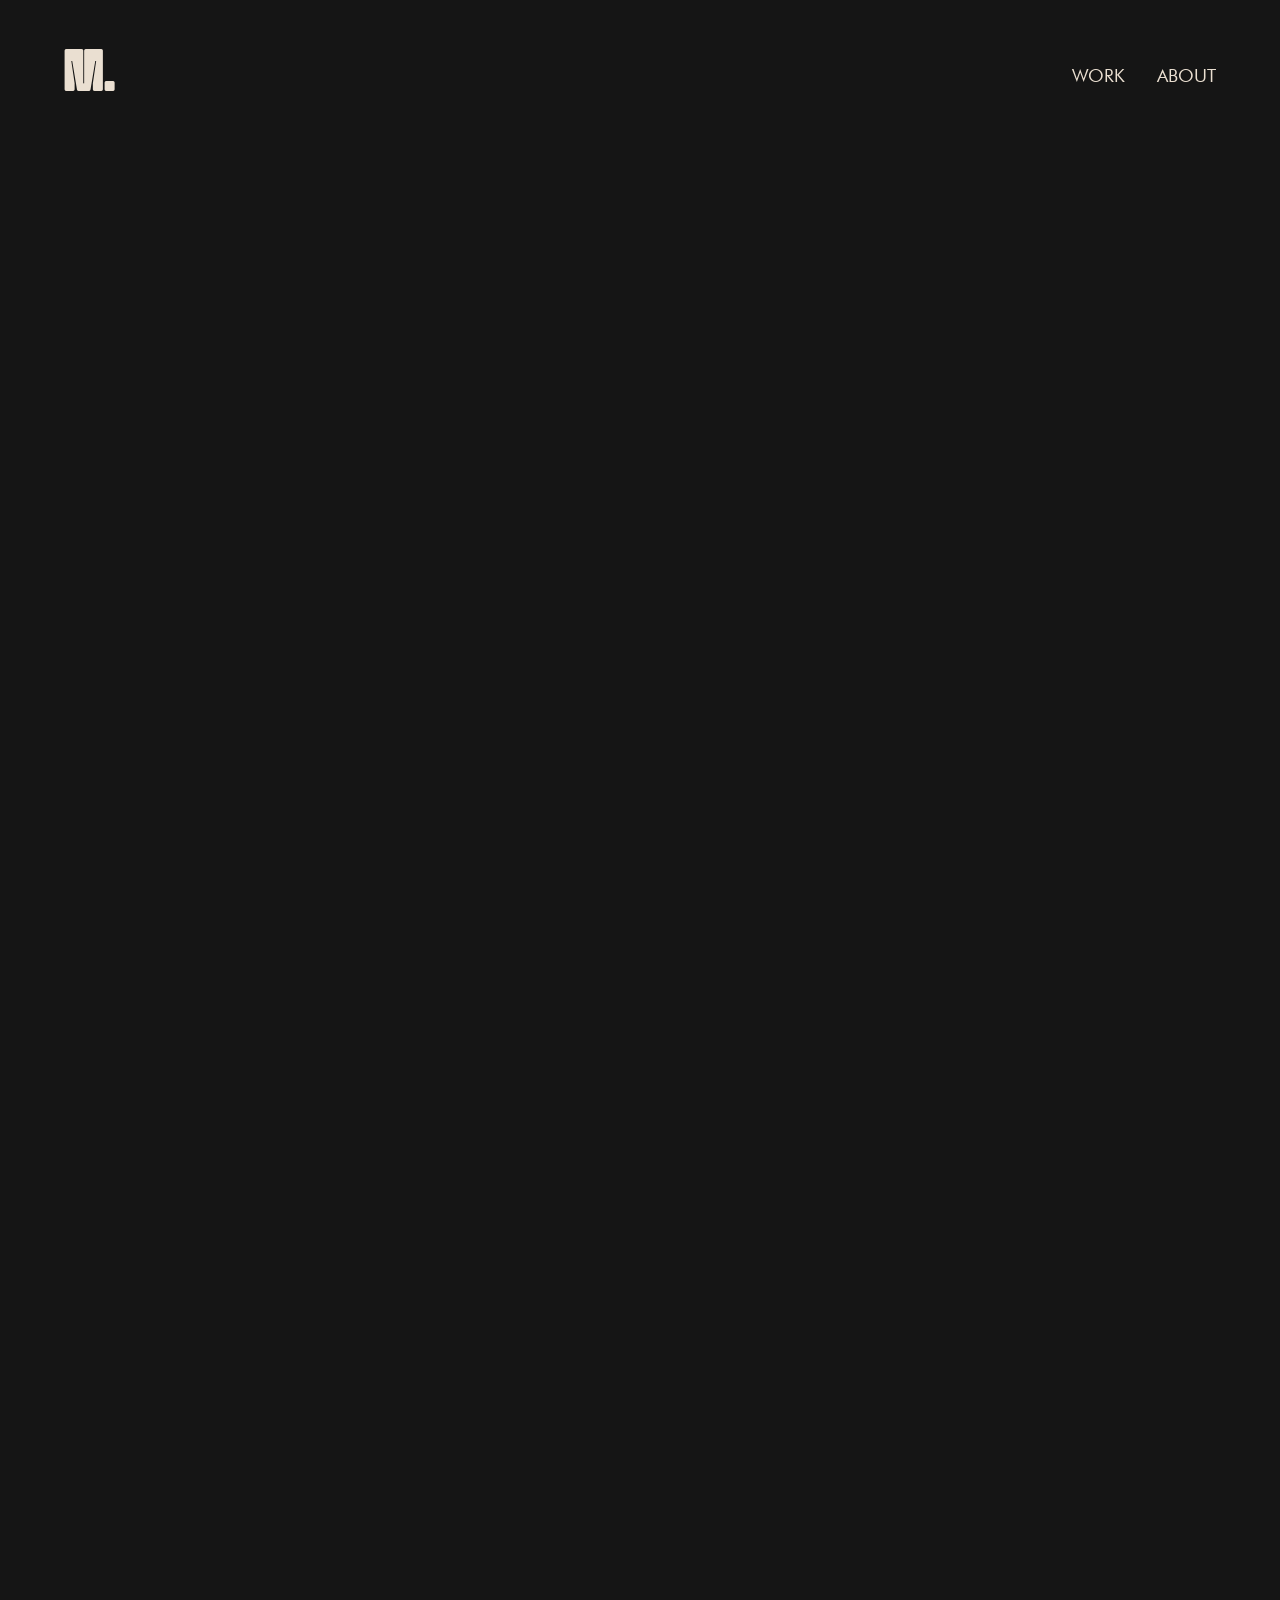
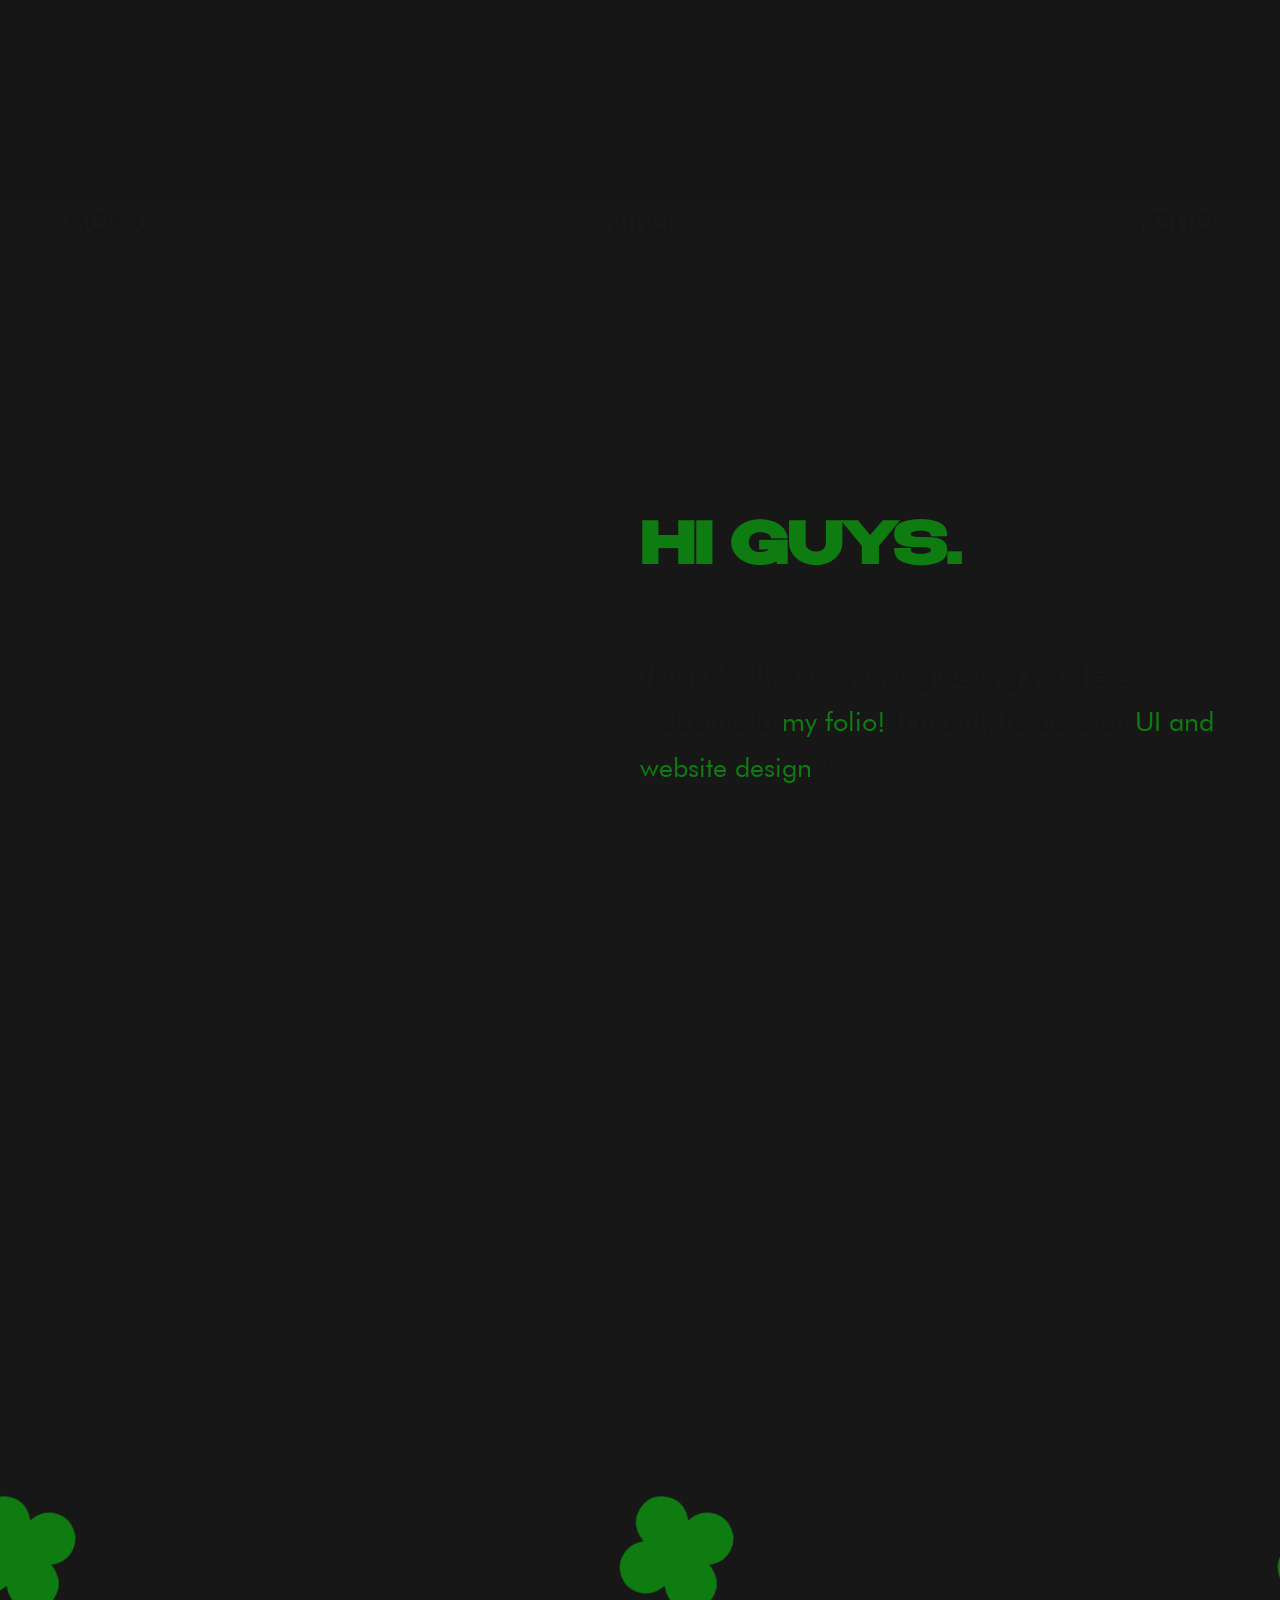
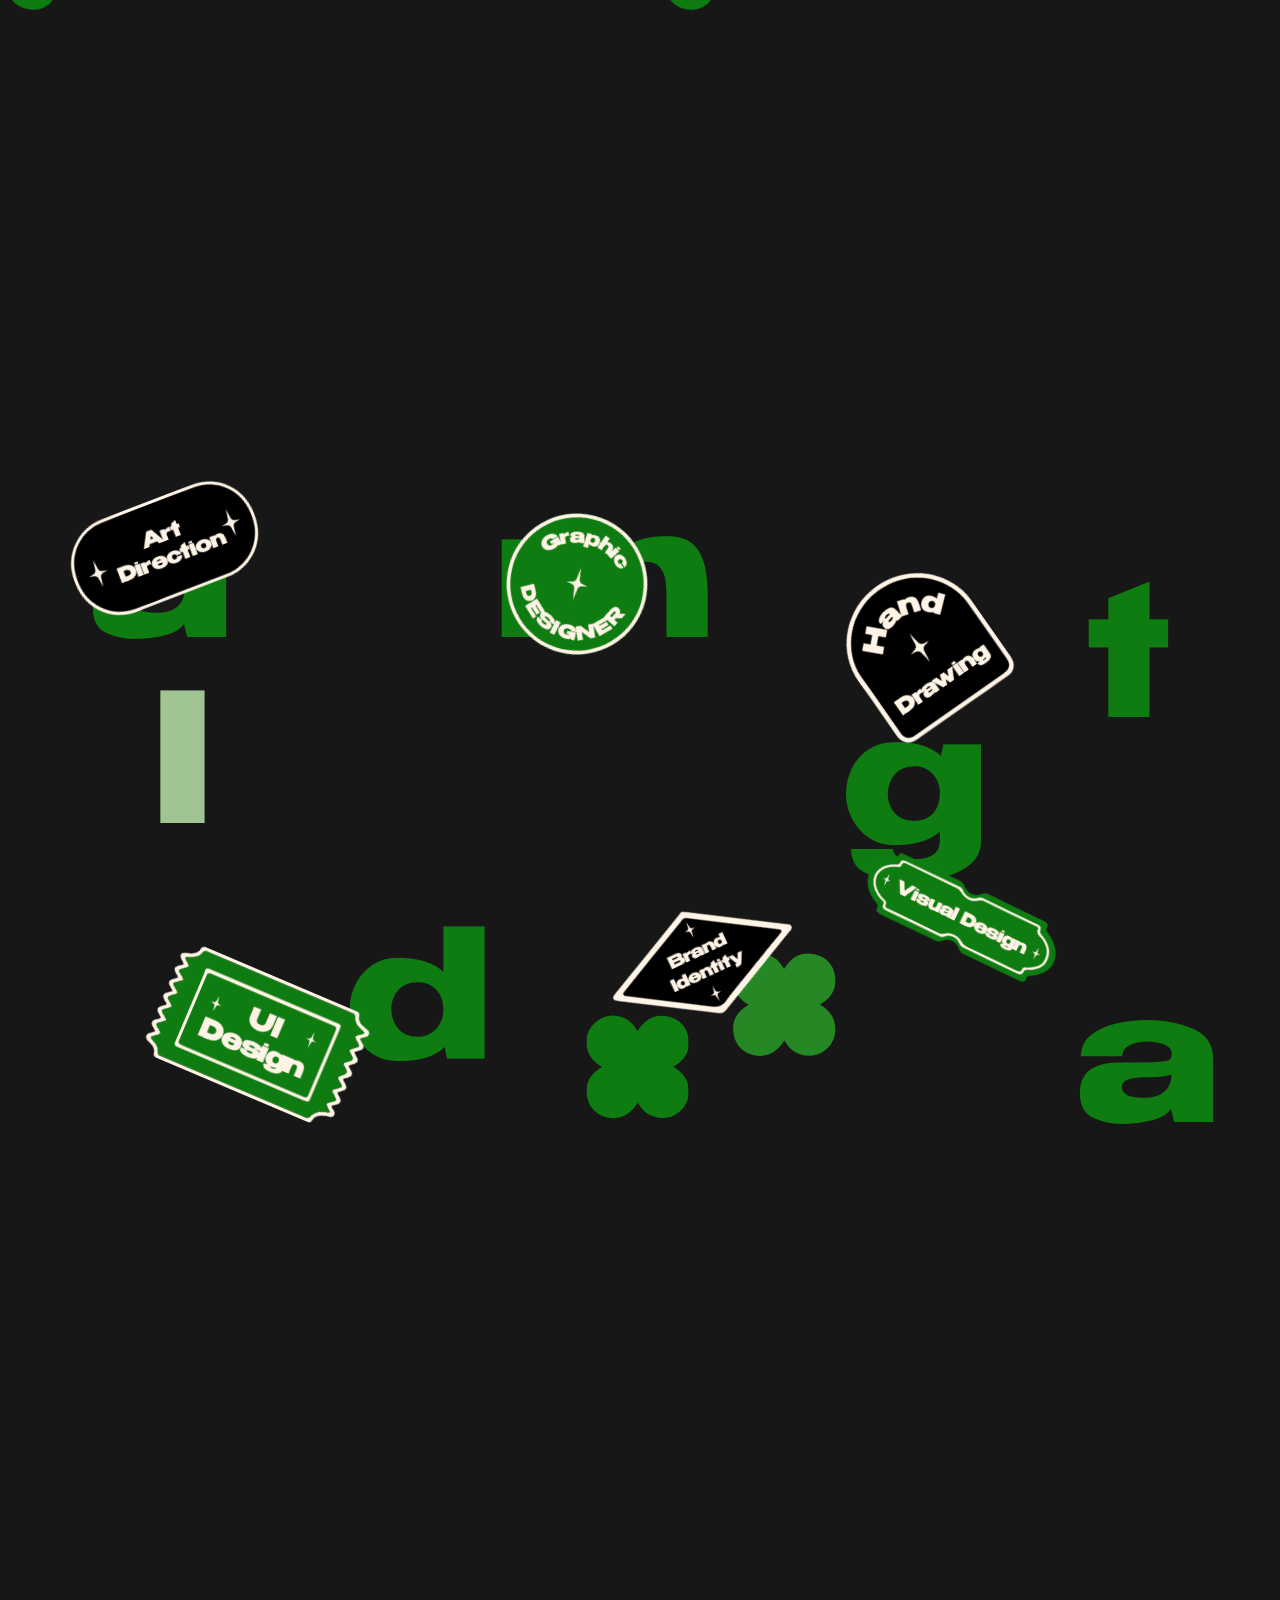
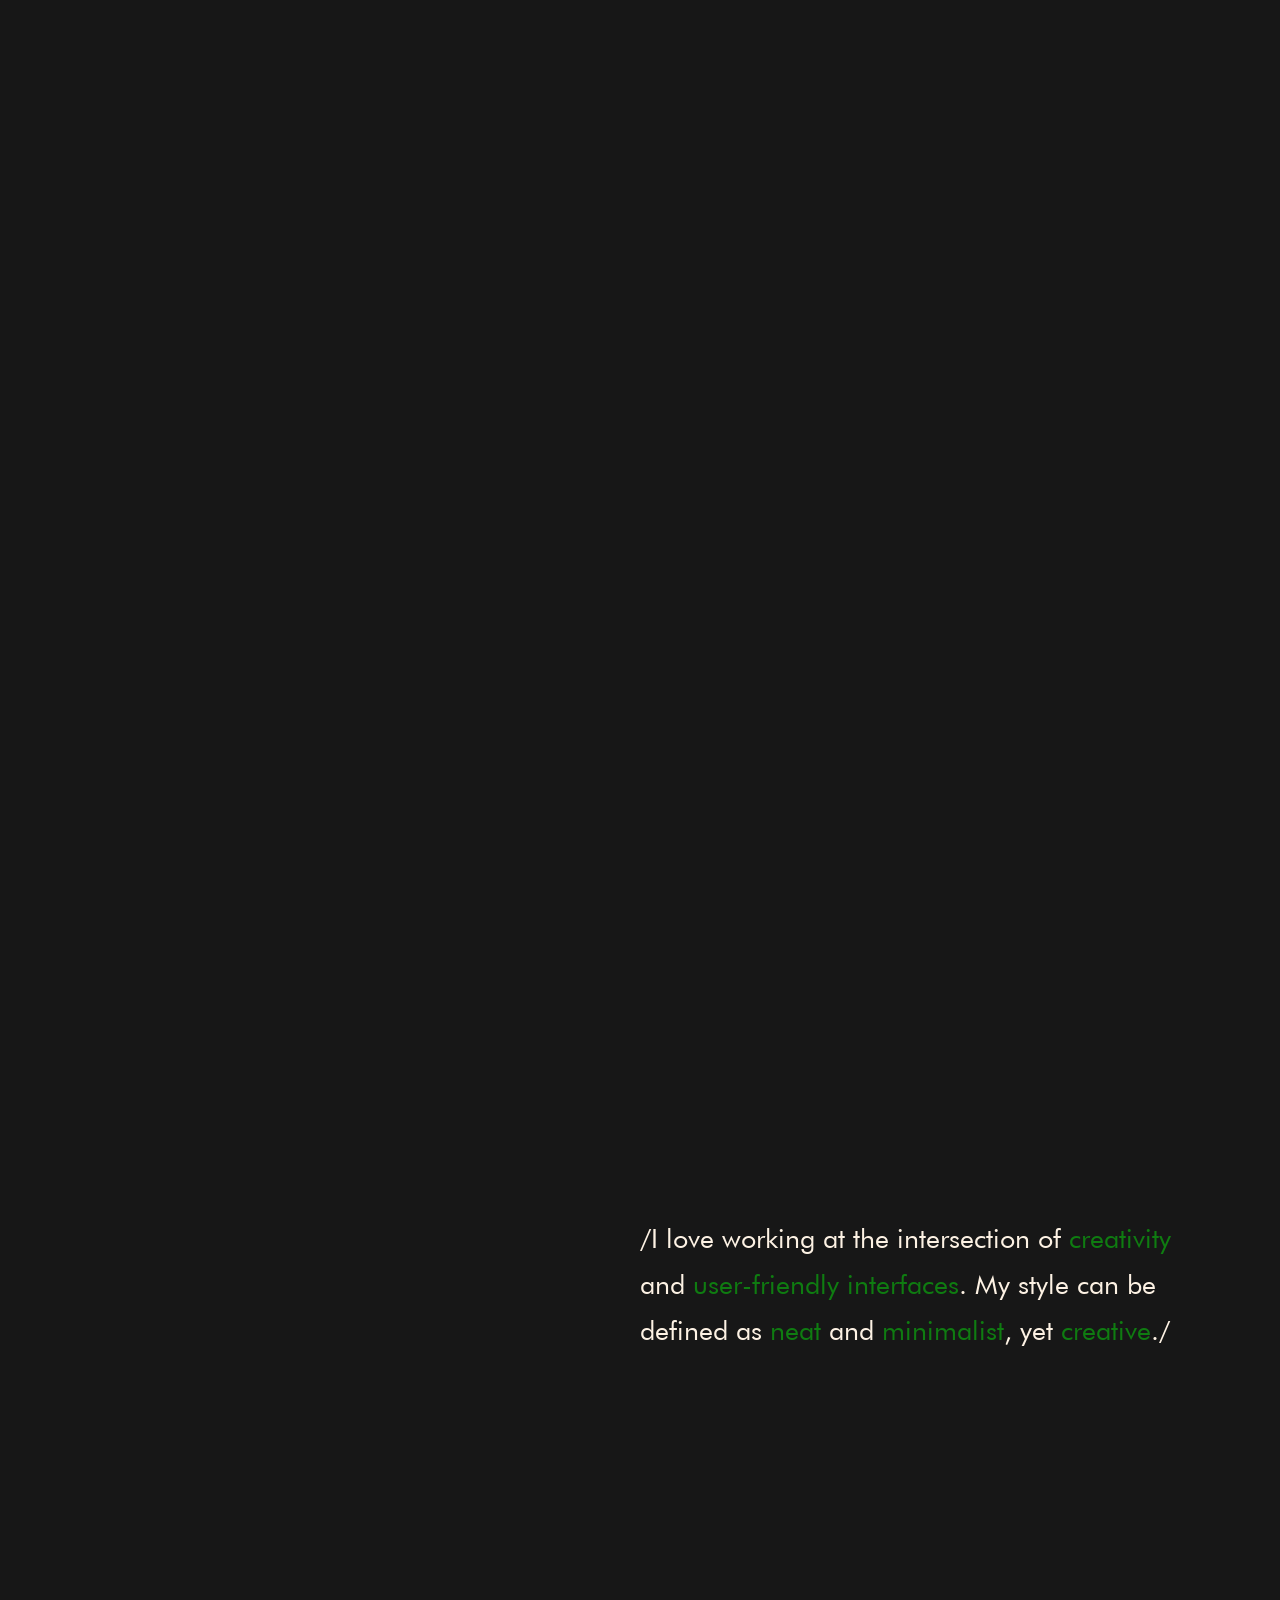
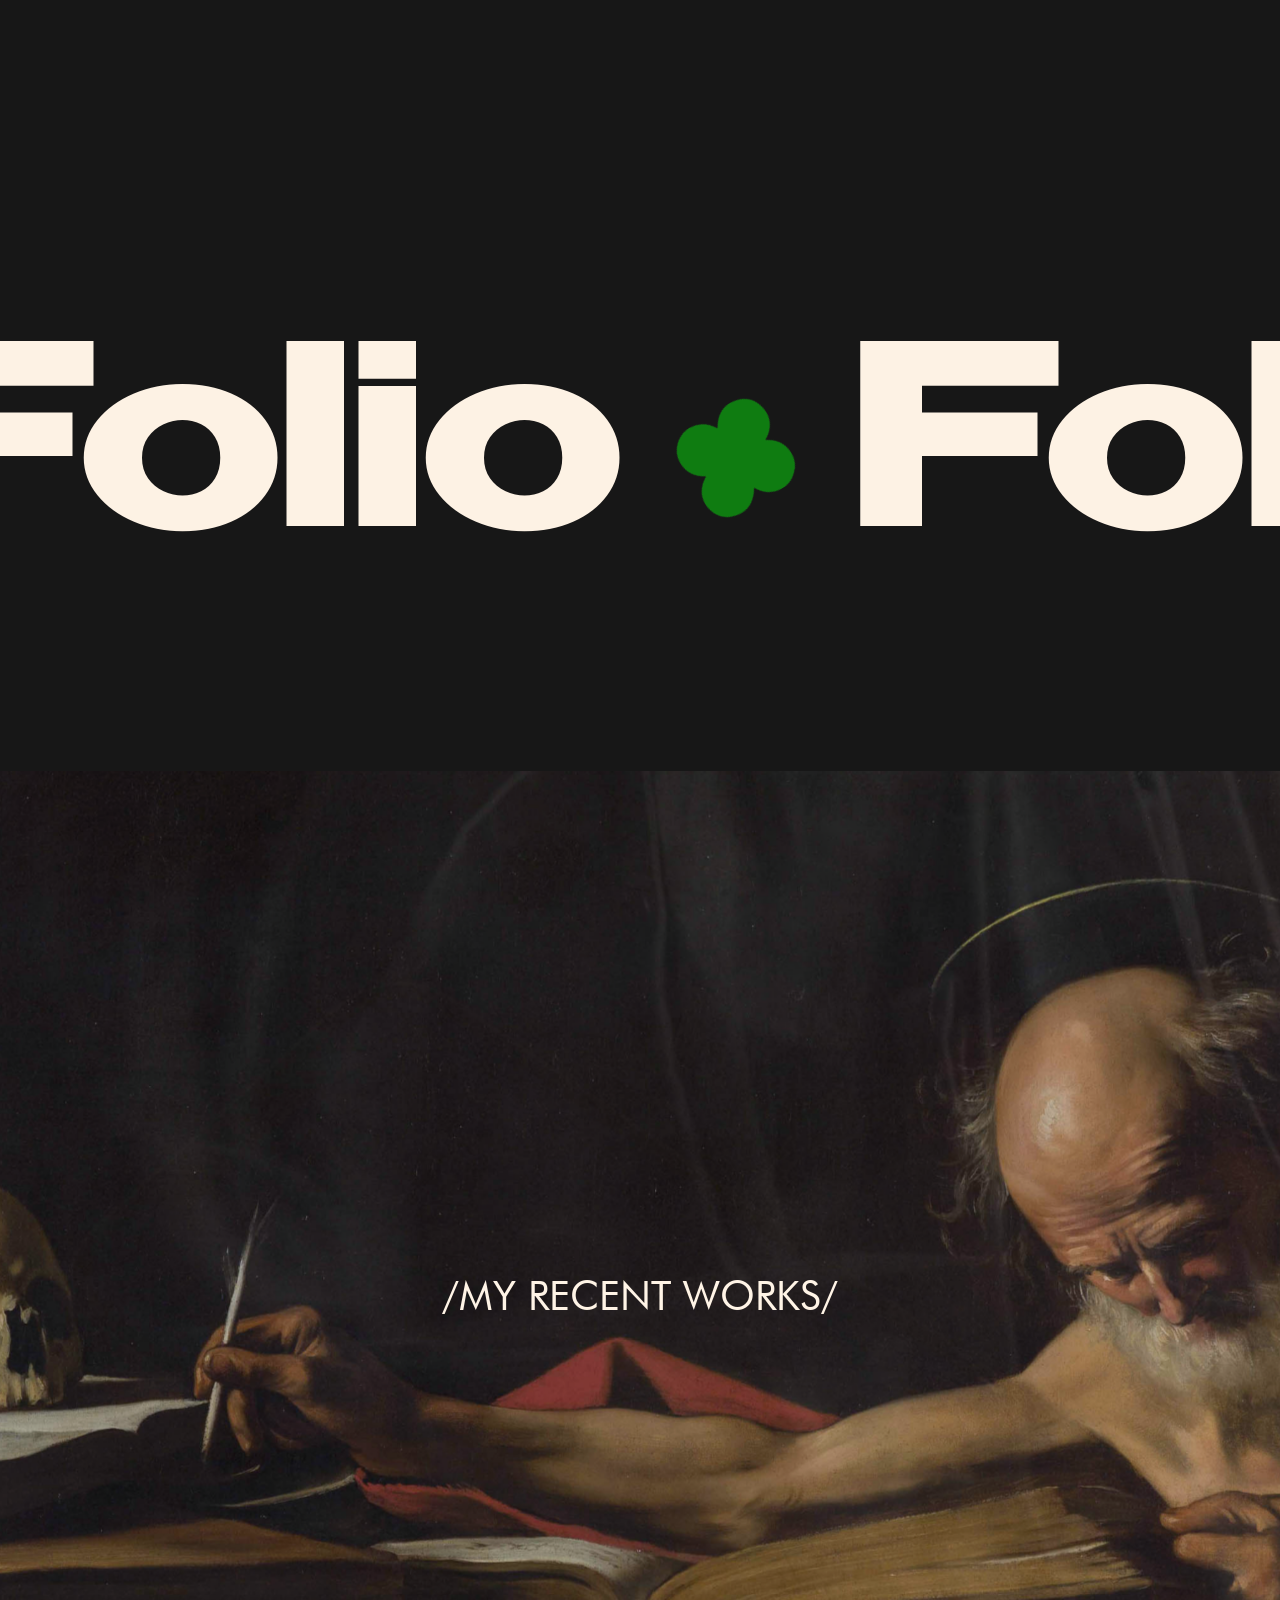
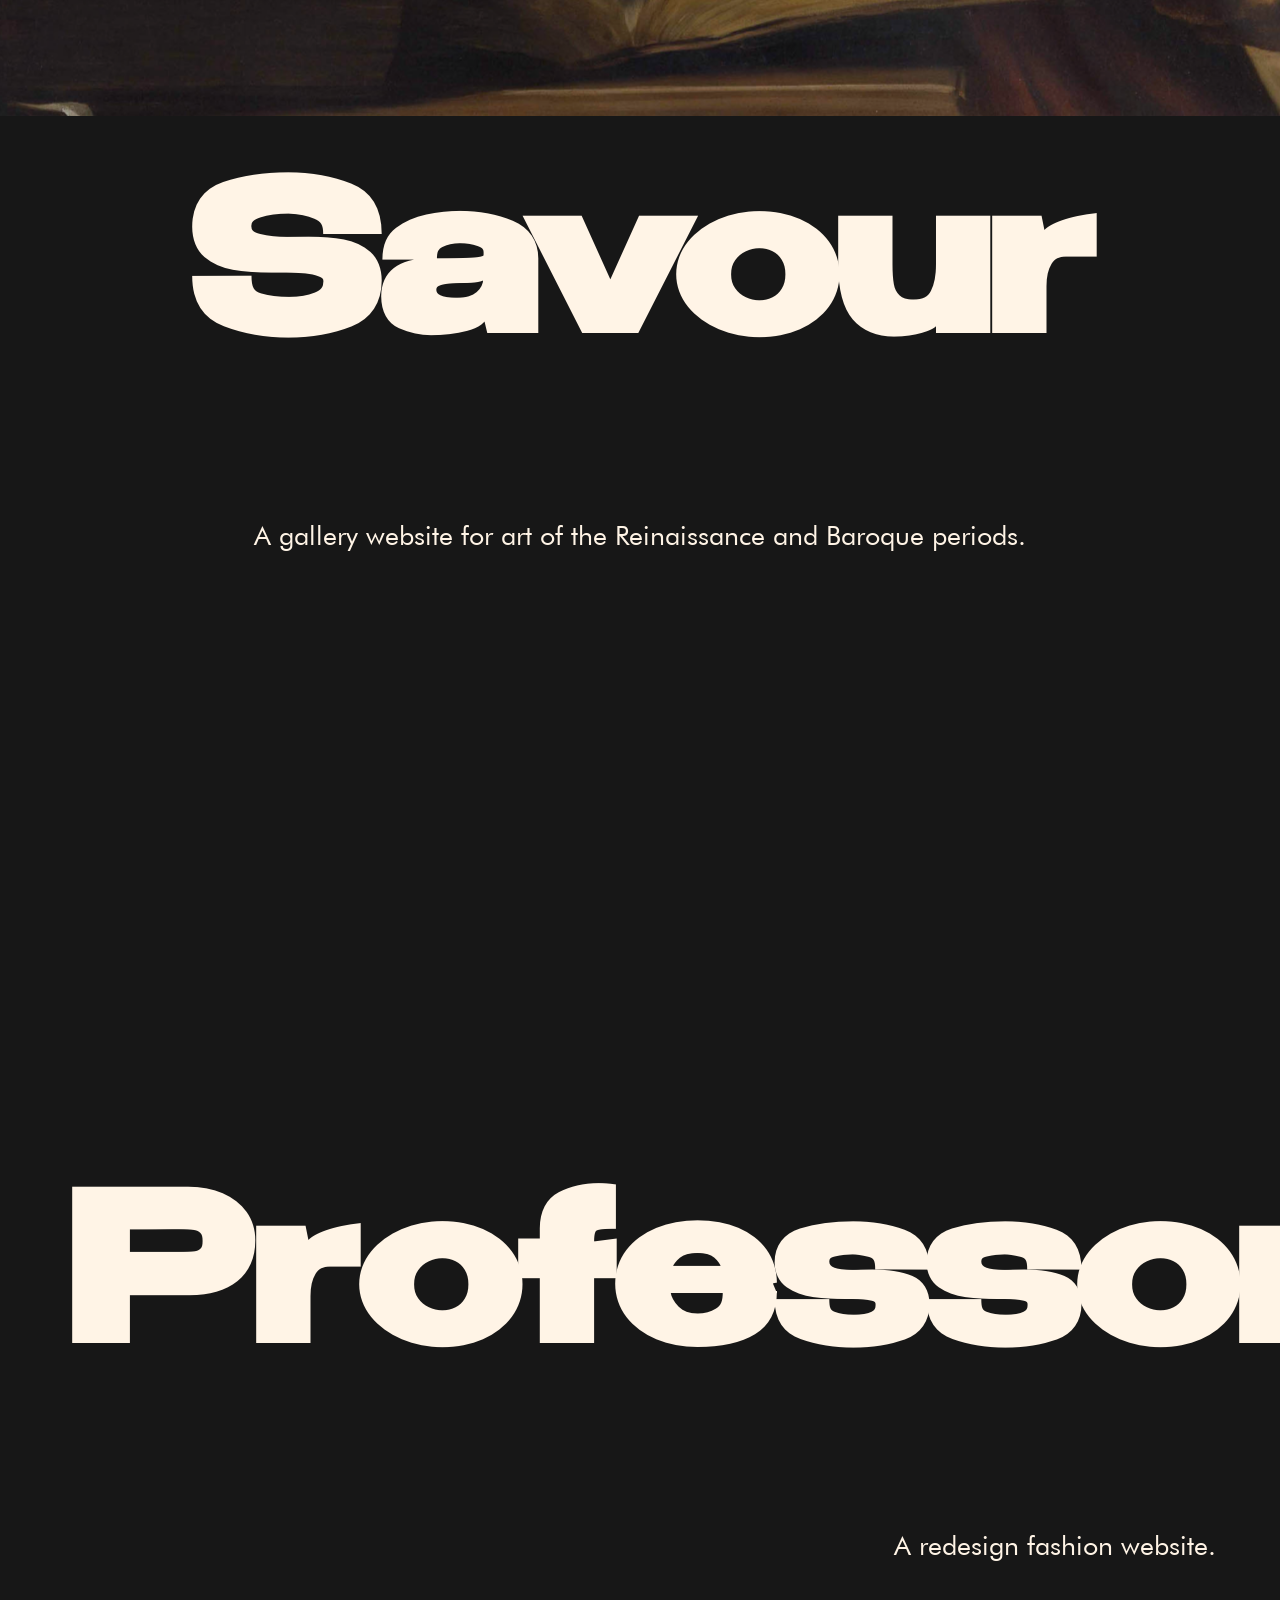
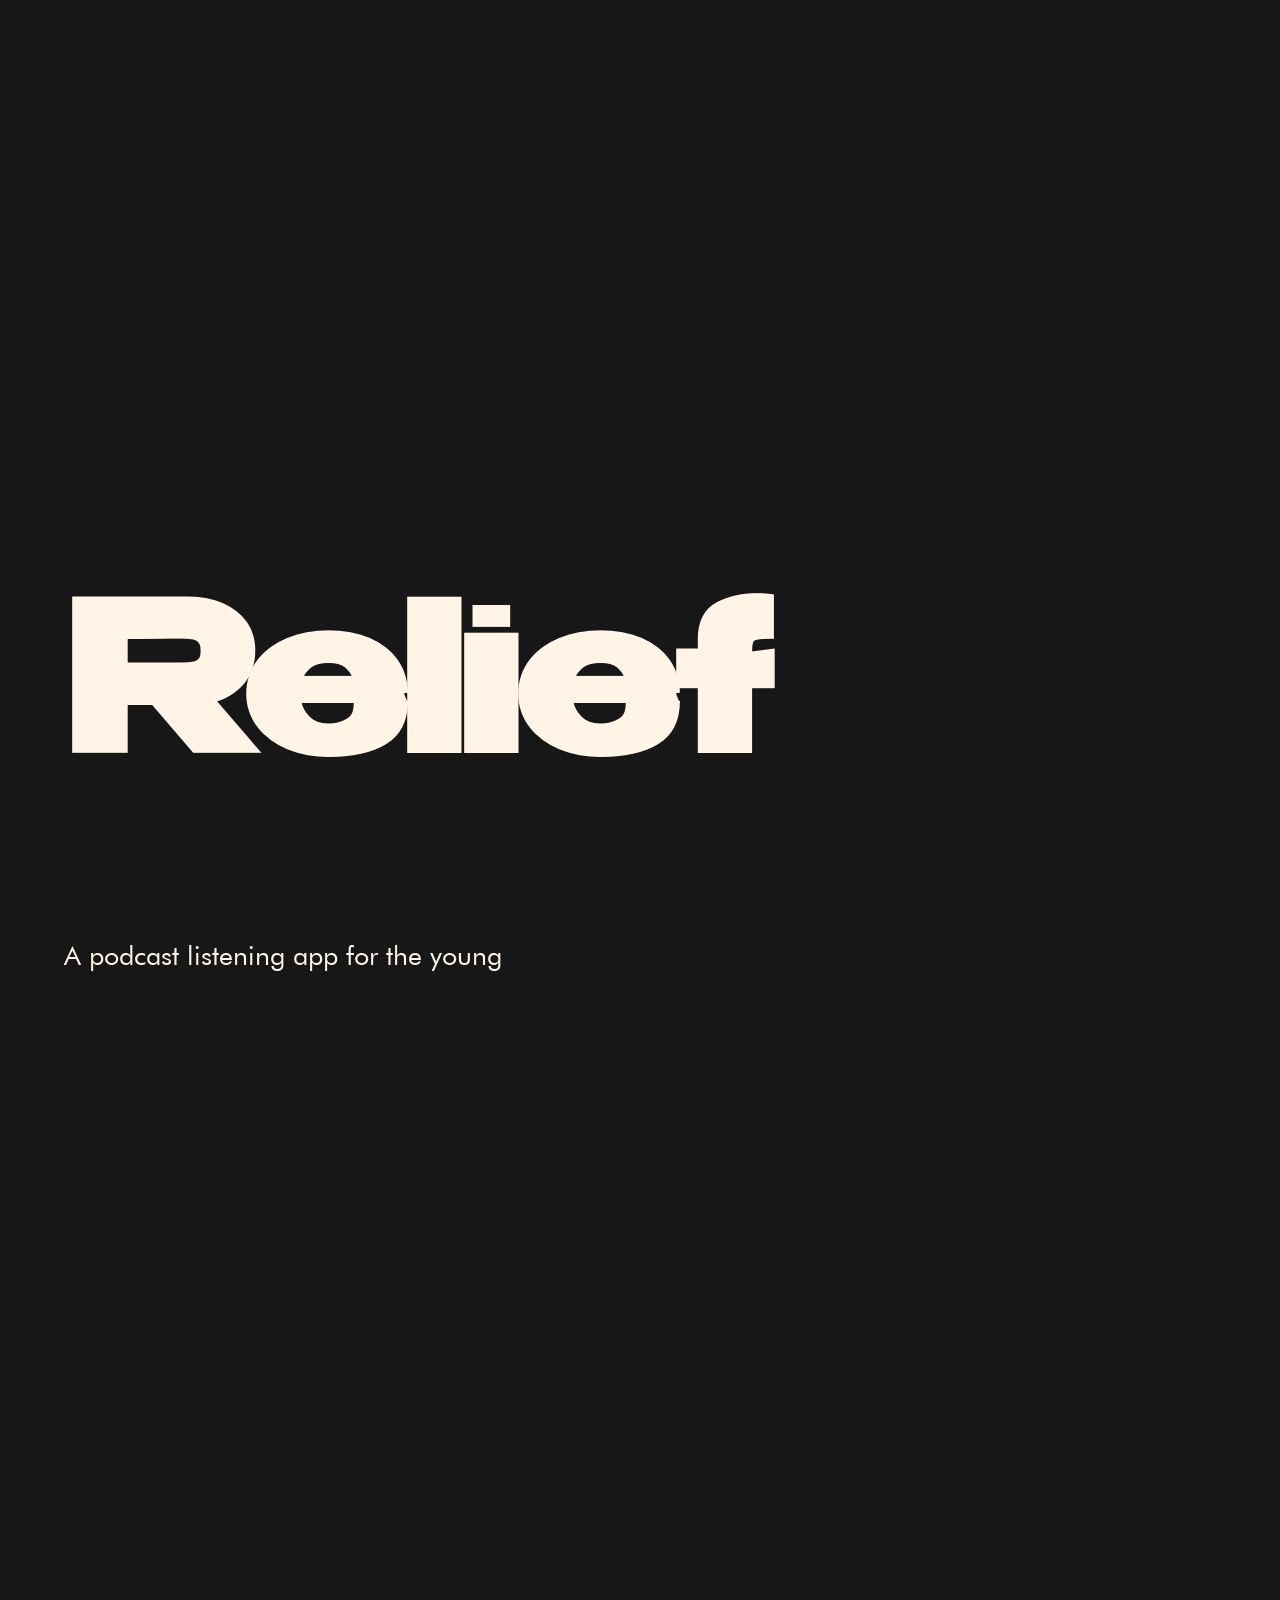
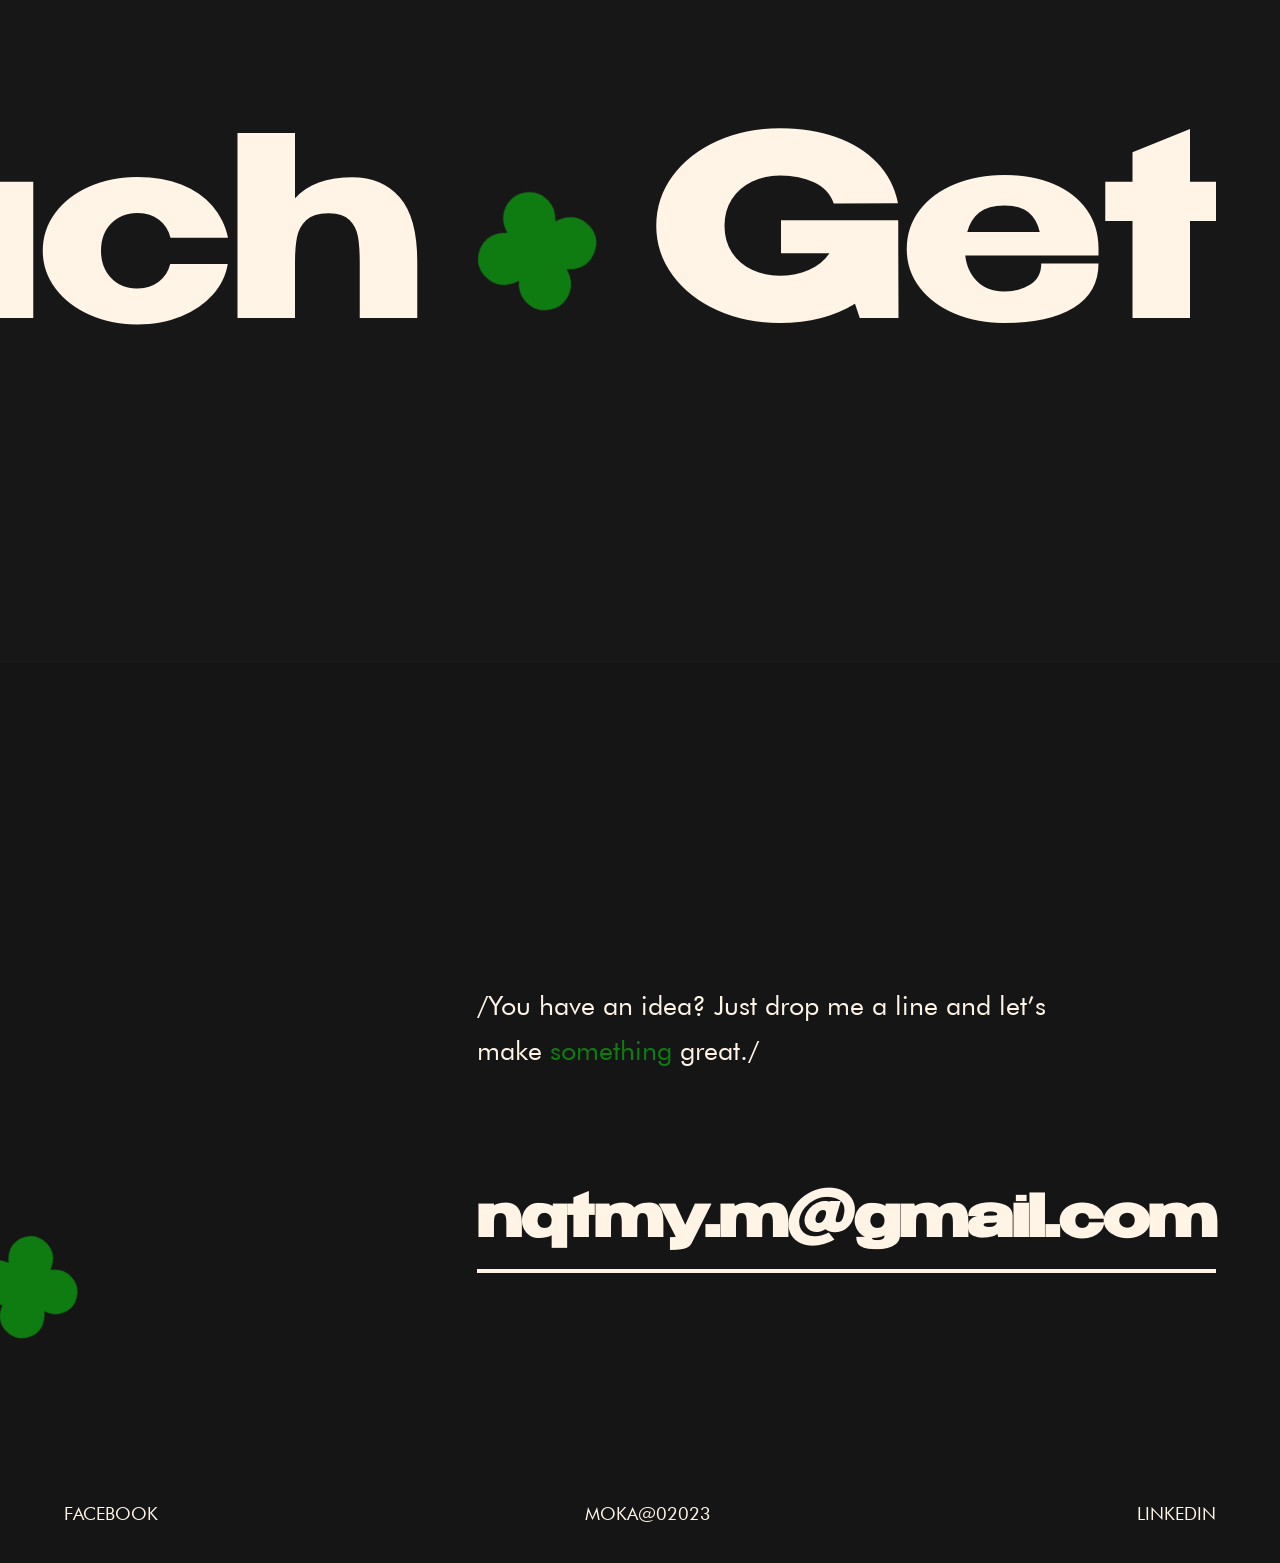
==== commit 29574eea: "up" ====
--- a/index.html
+++ b/index.html
@@ -414,7 +414,7 @@
 							</p>
 						</div>
 						<div class="focused">
-							<h1><a href="works-relife.html">Relief</a></h1>
+							<h1><a href="works-relief.html">Relief</a></h1>
 							<p>A podcast listening app for the young</p>
 						</div>
 					</div>
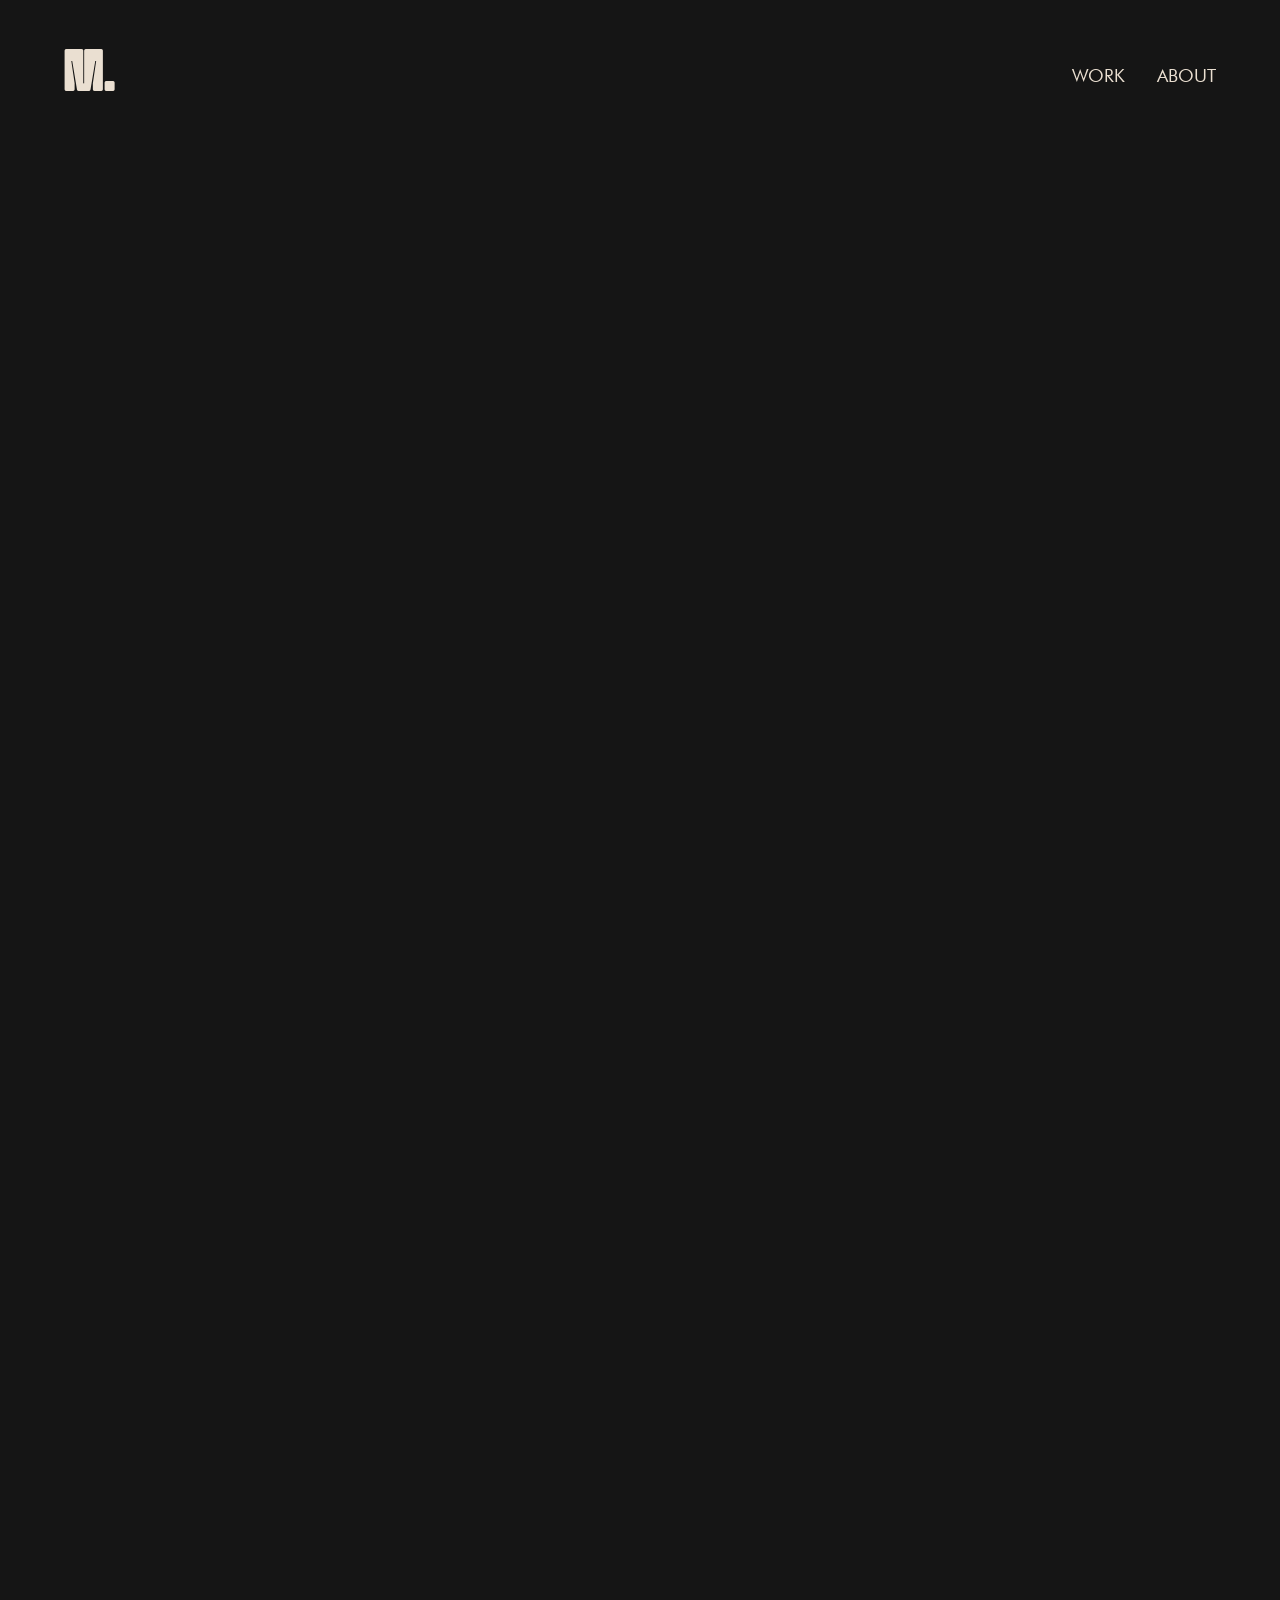
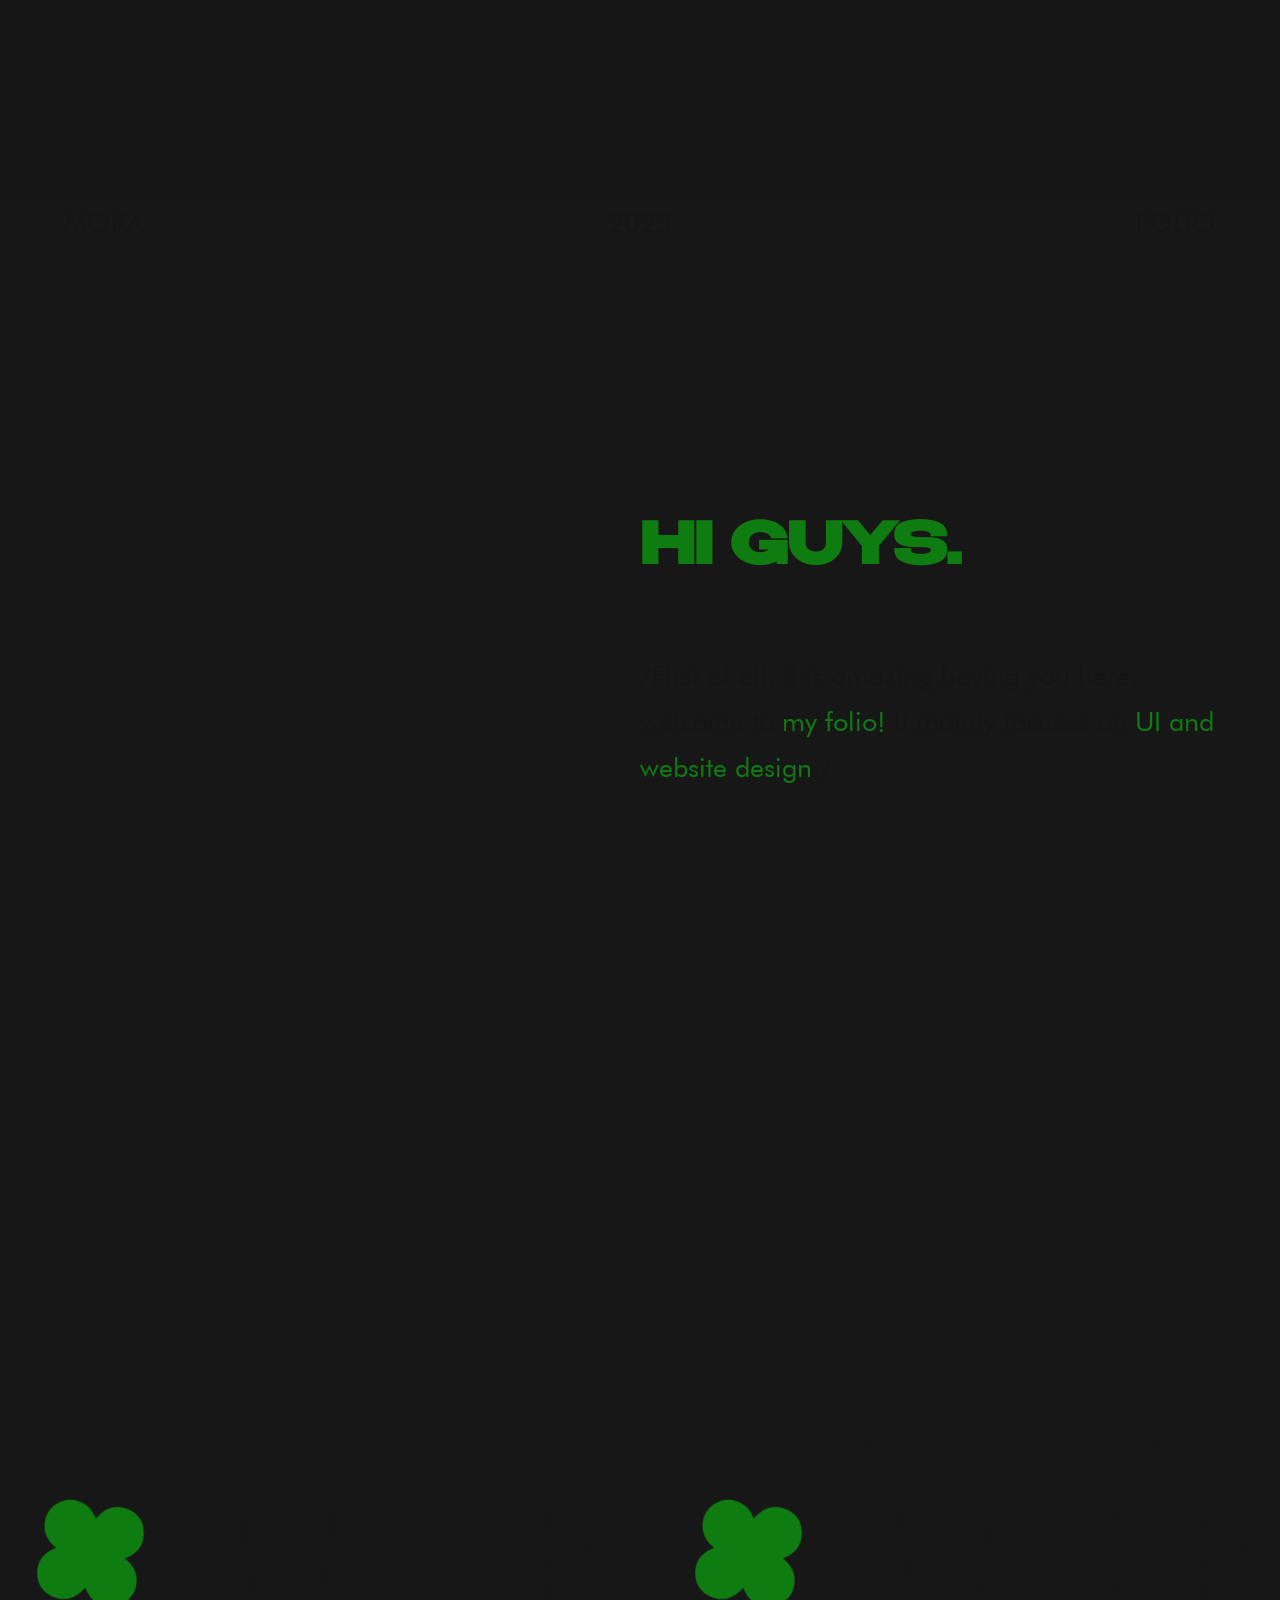
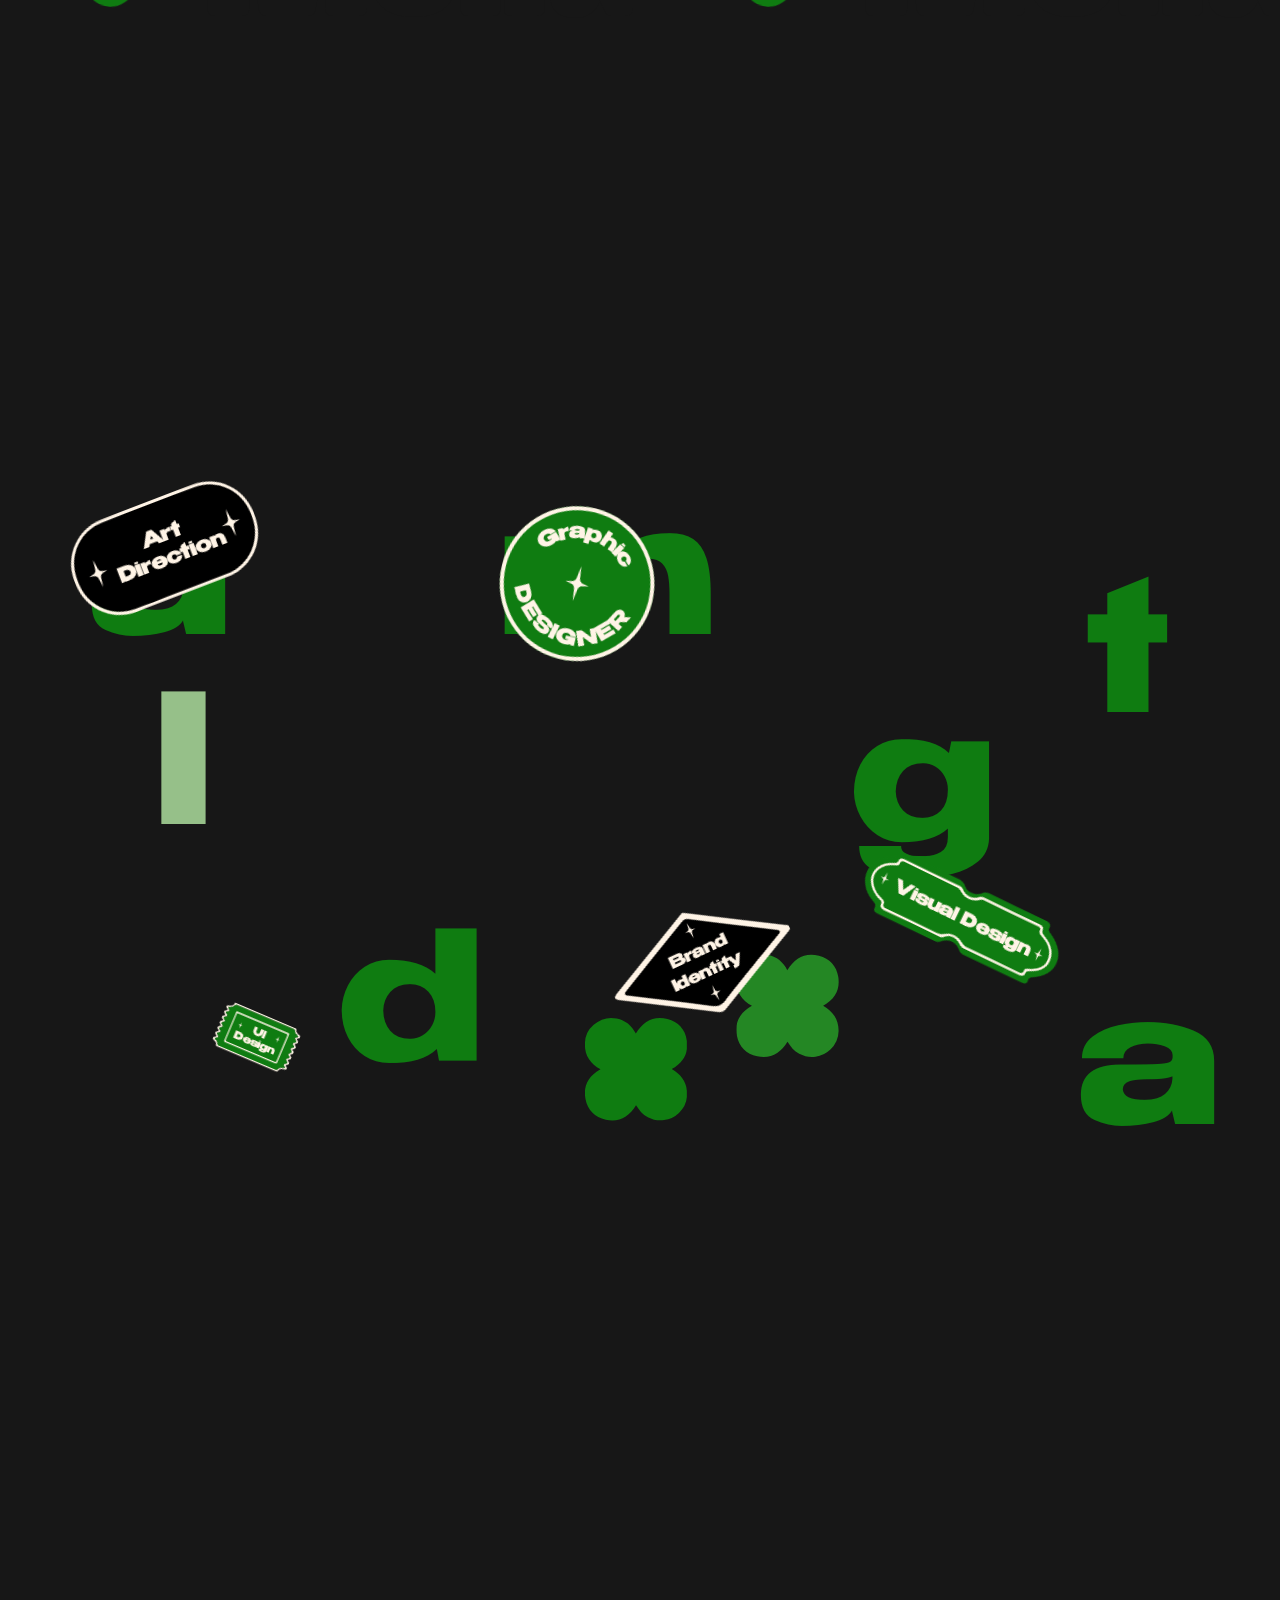
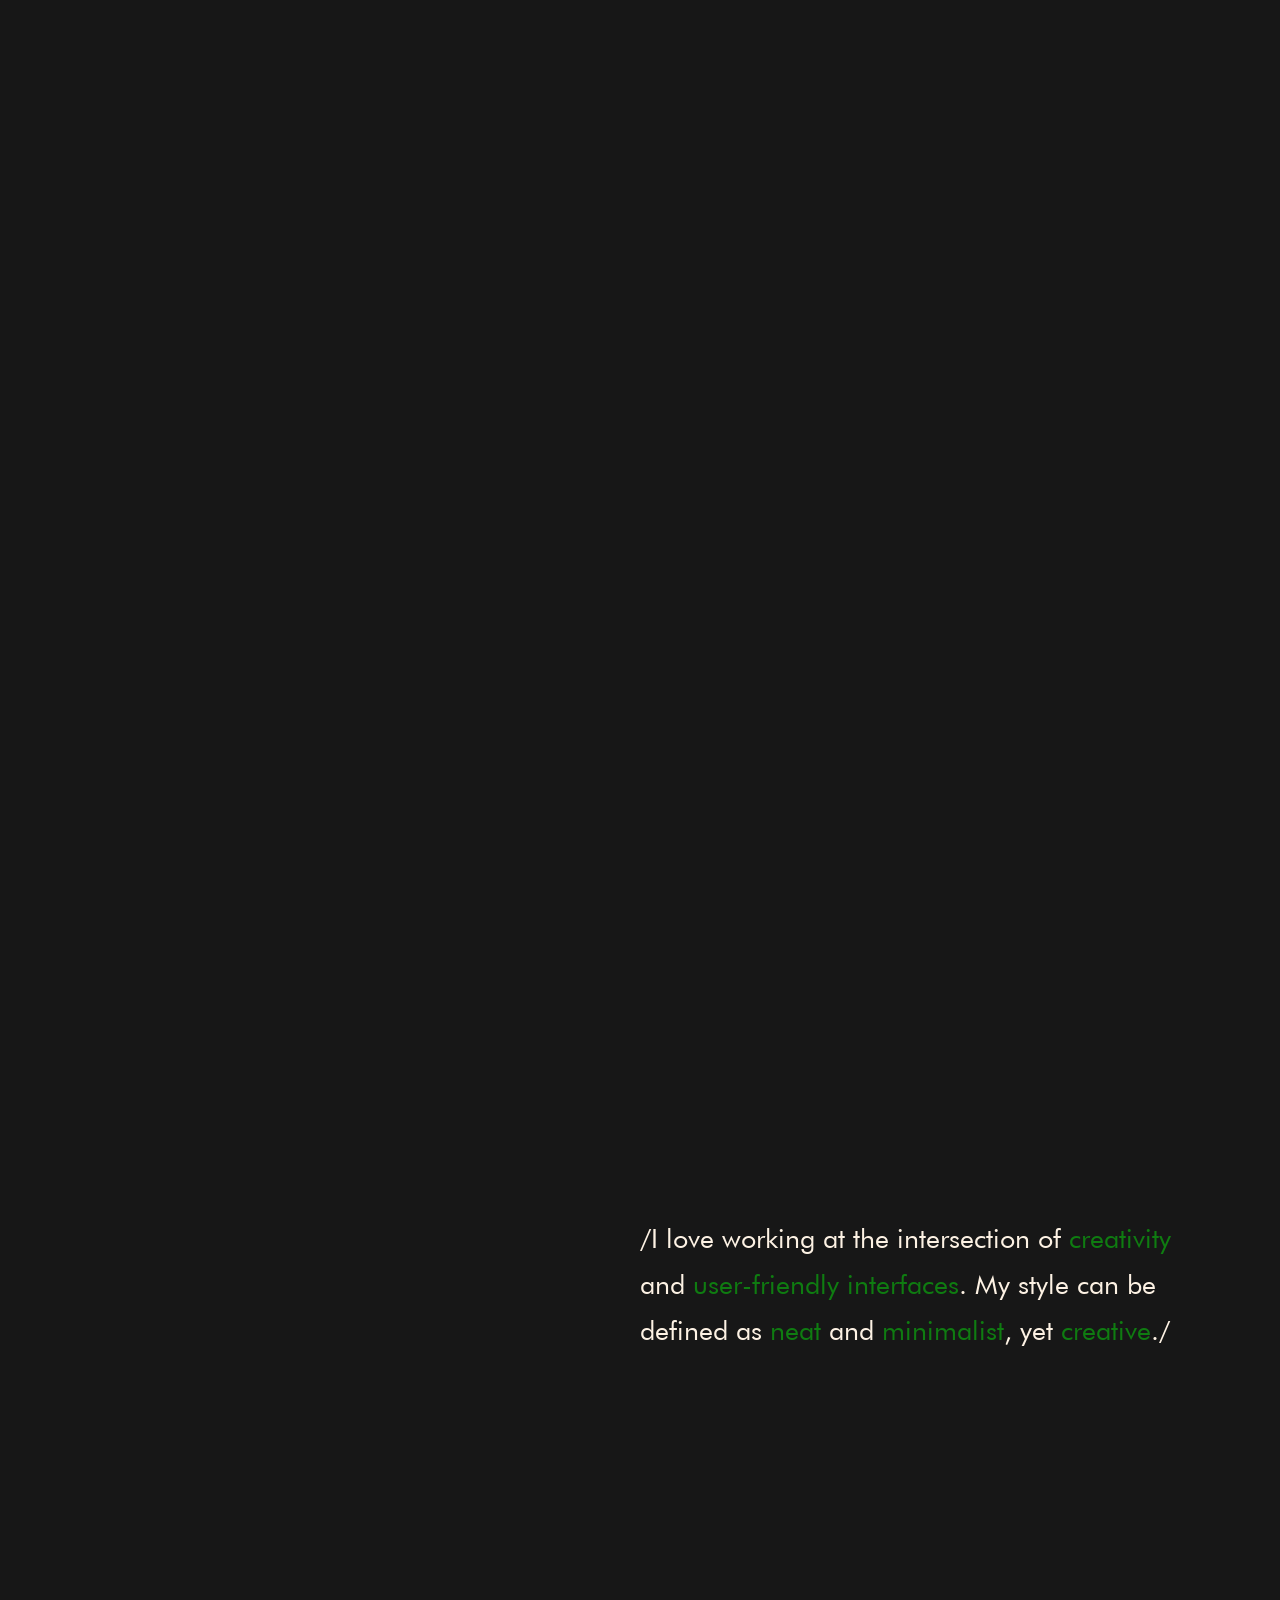
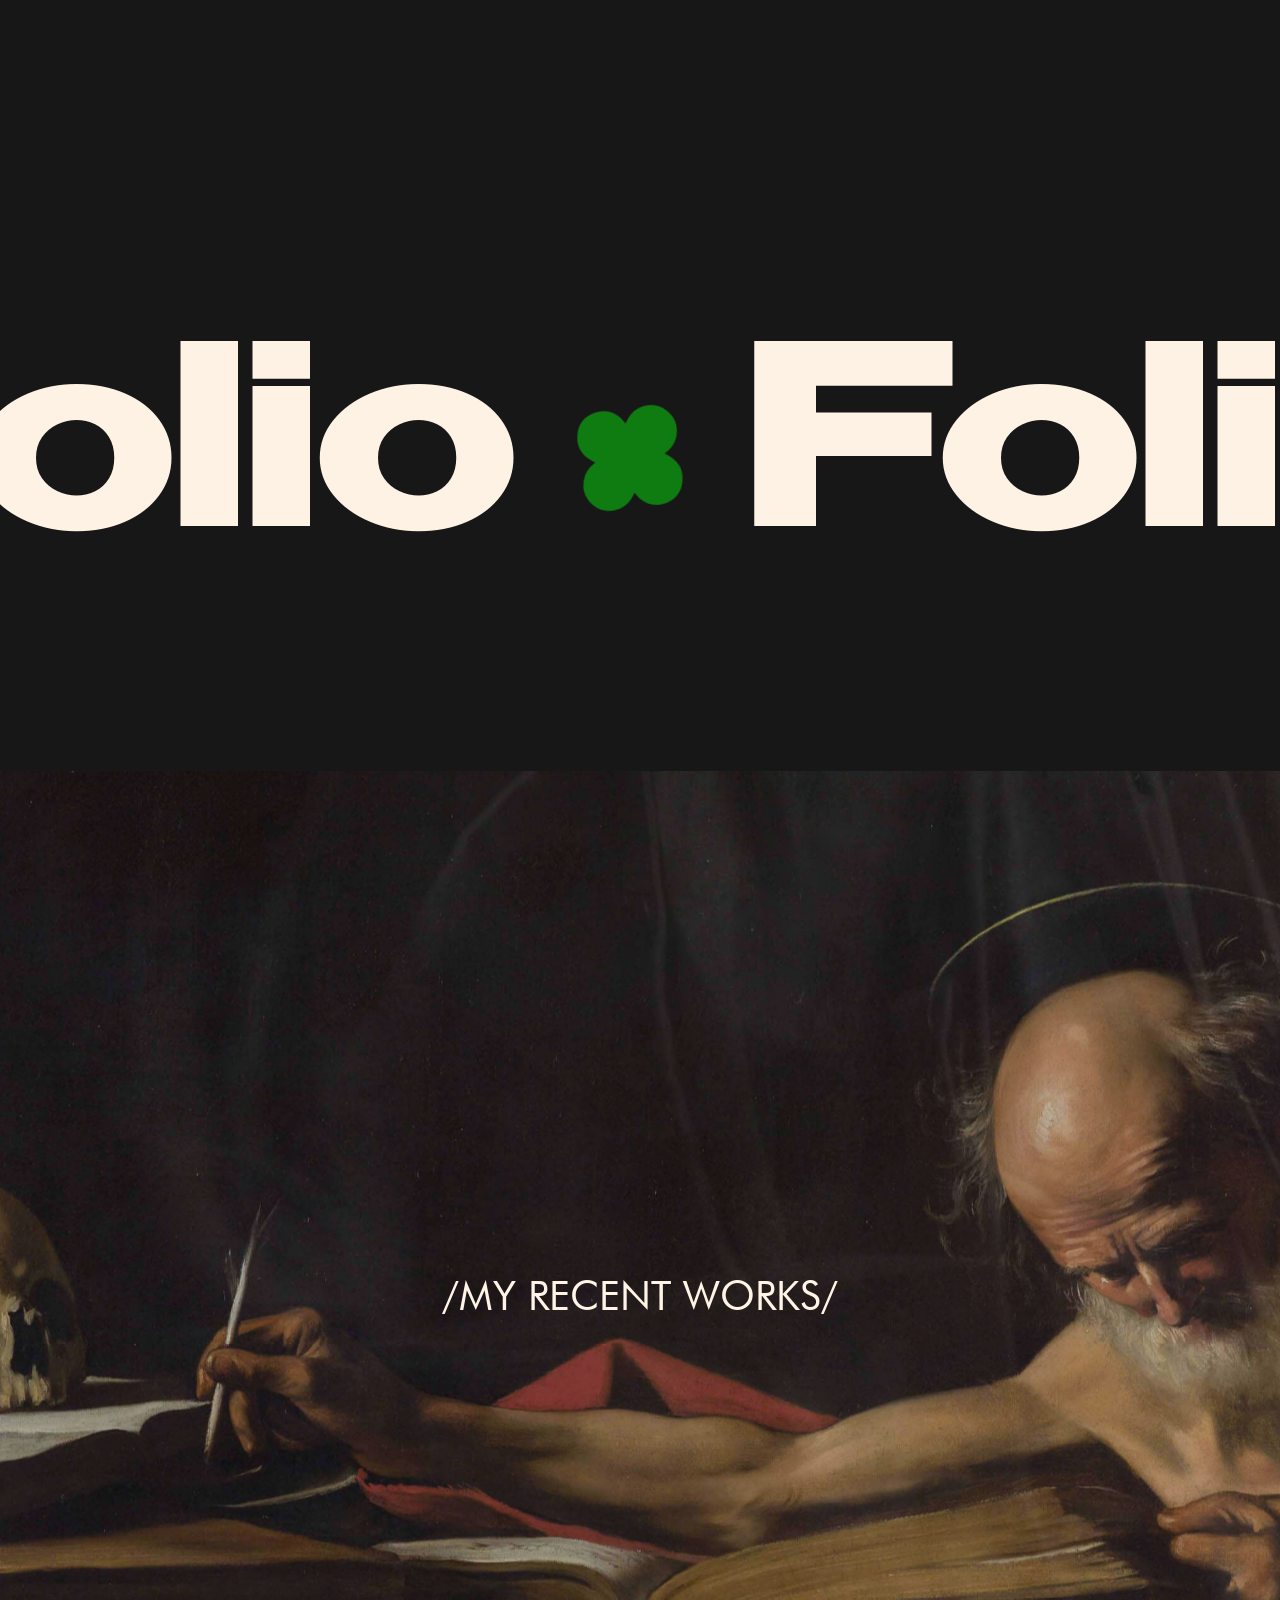
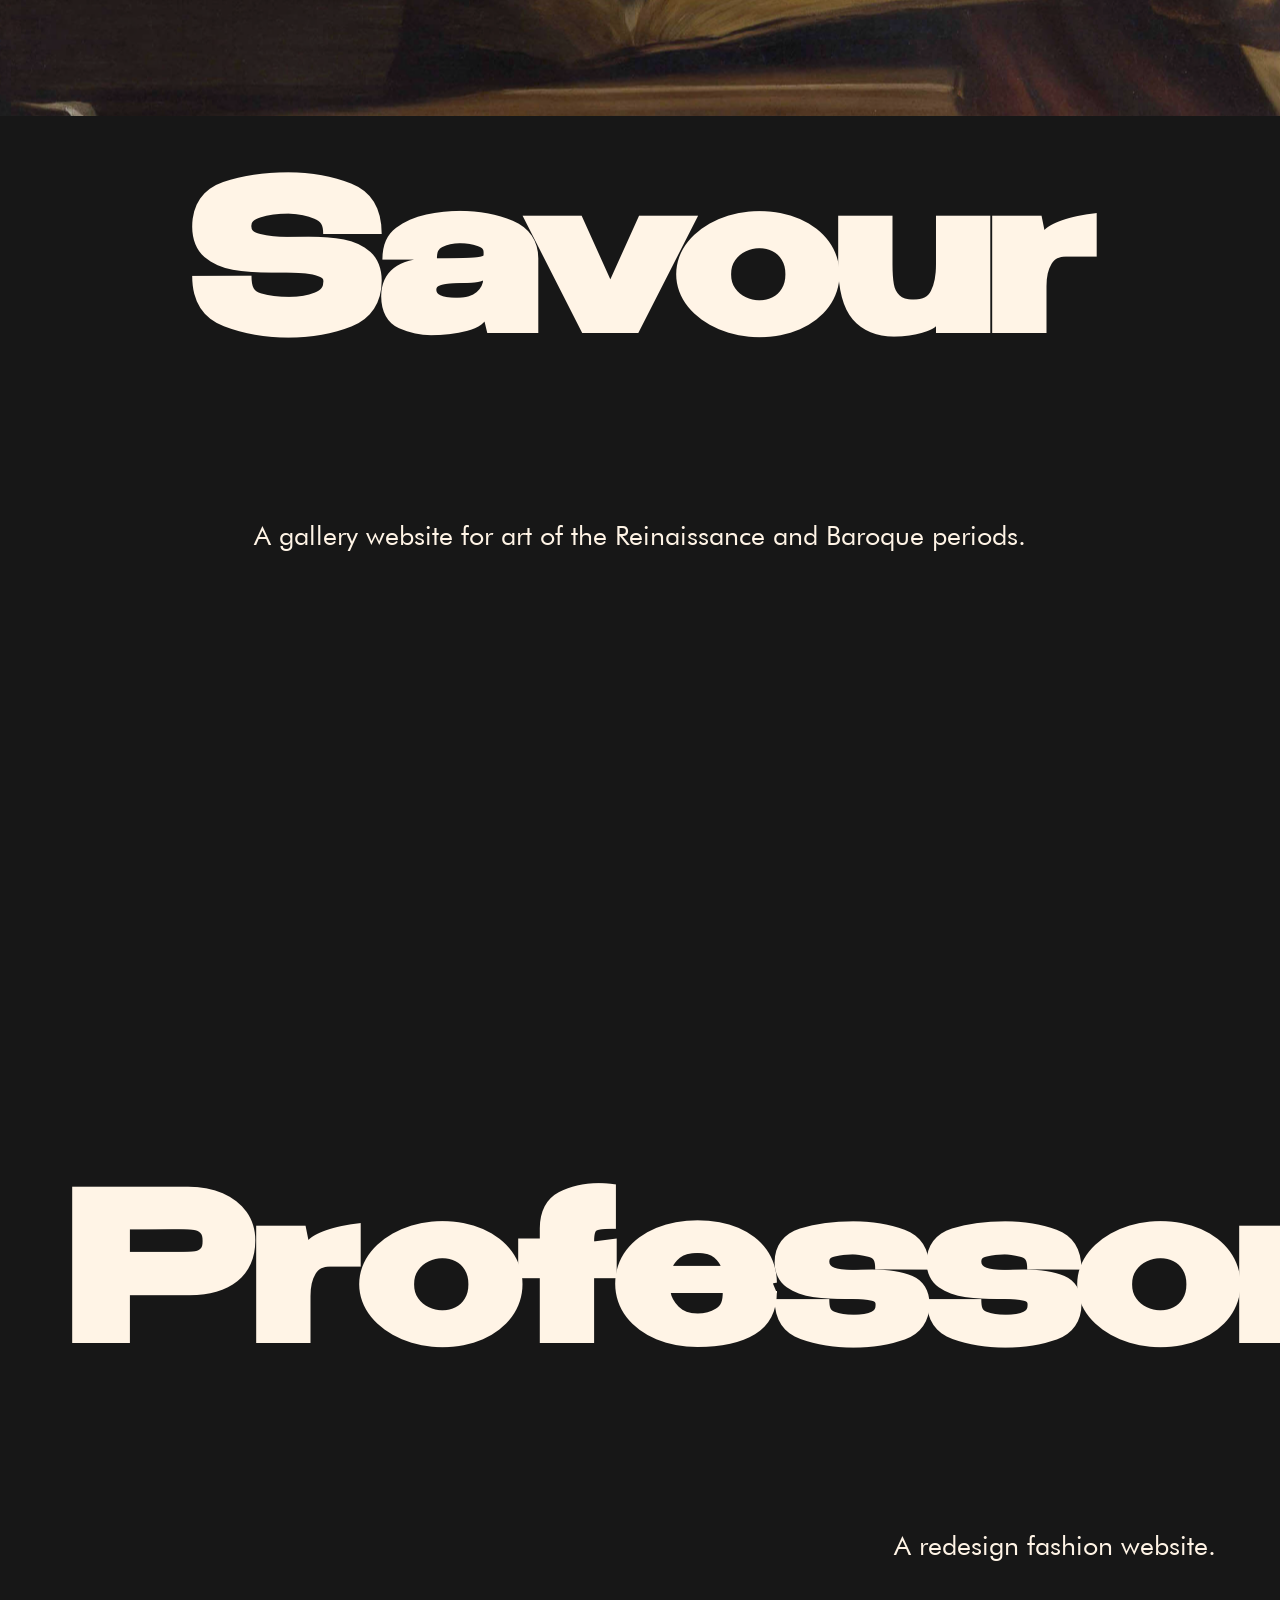
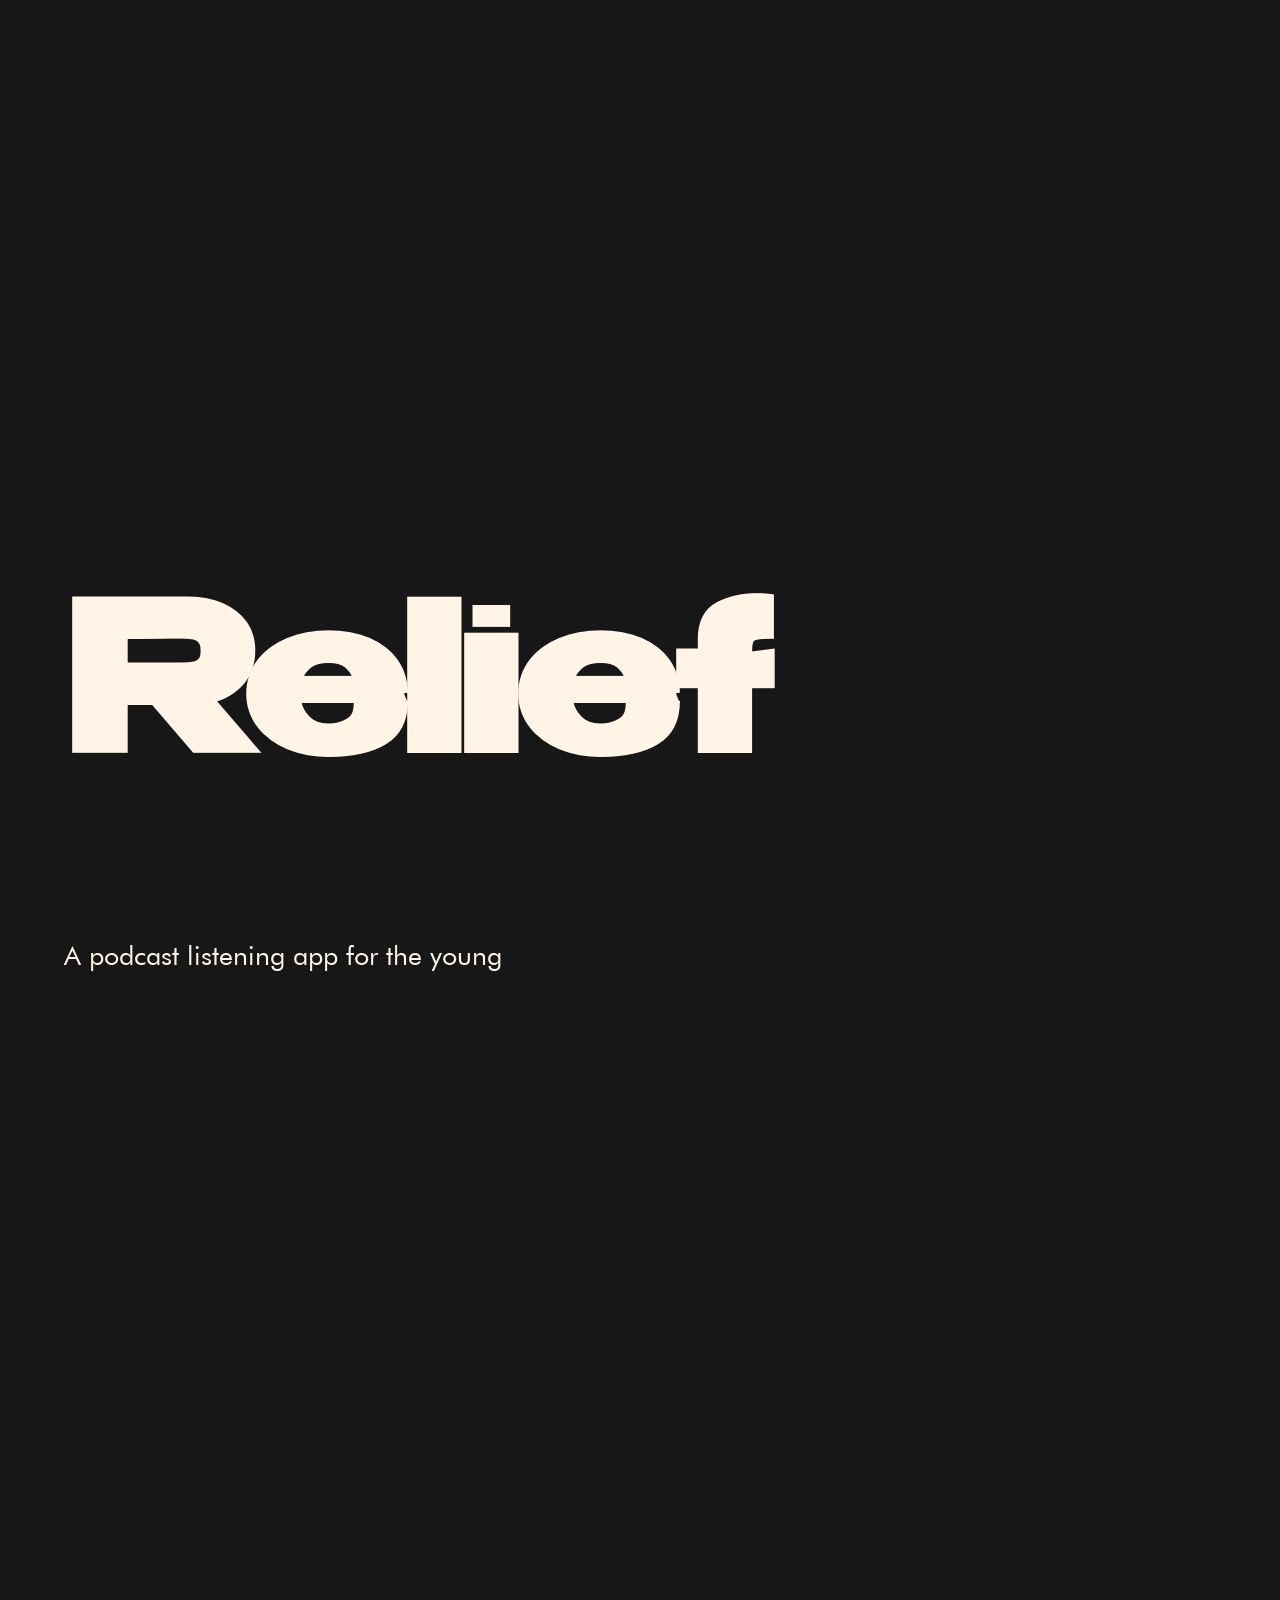
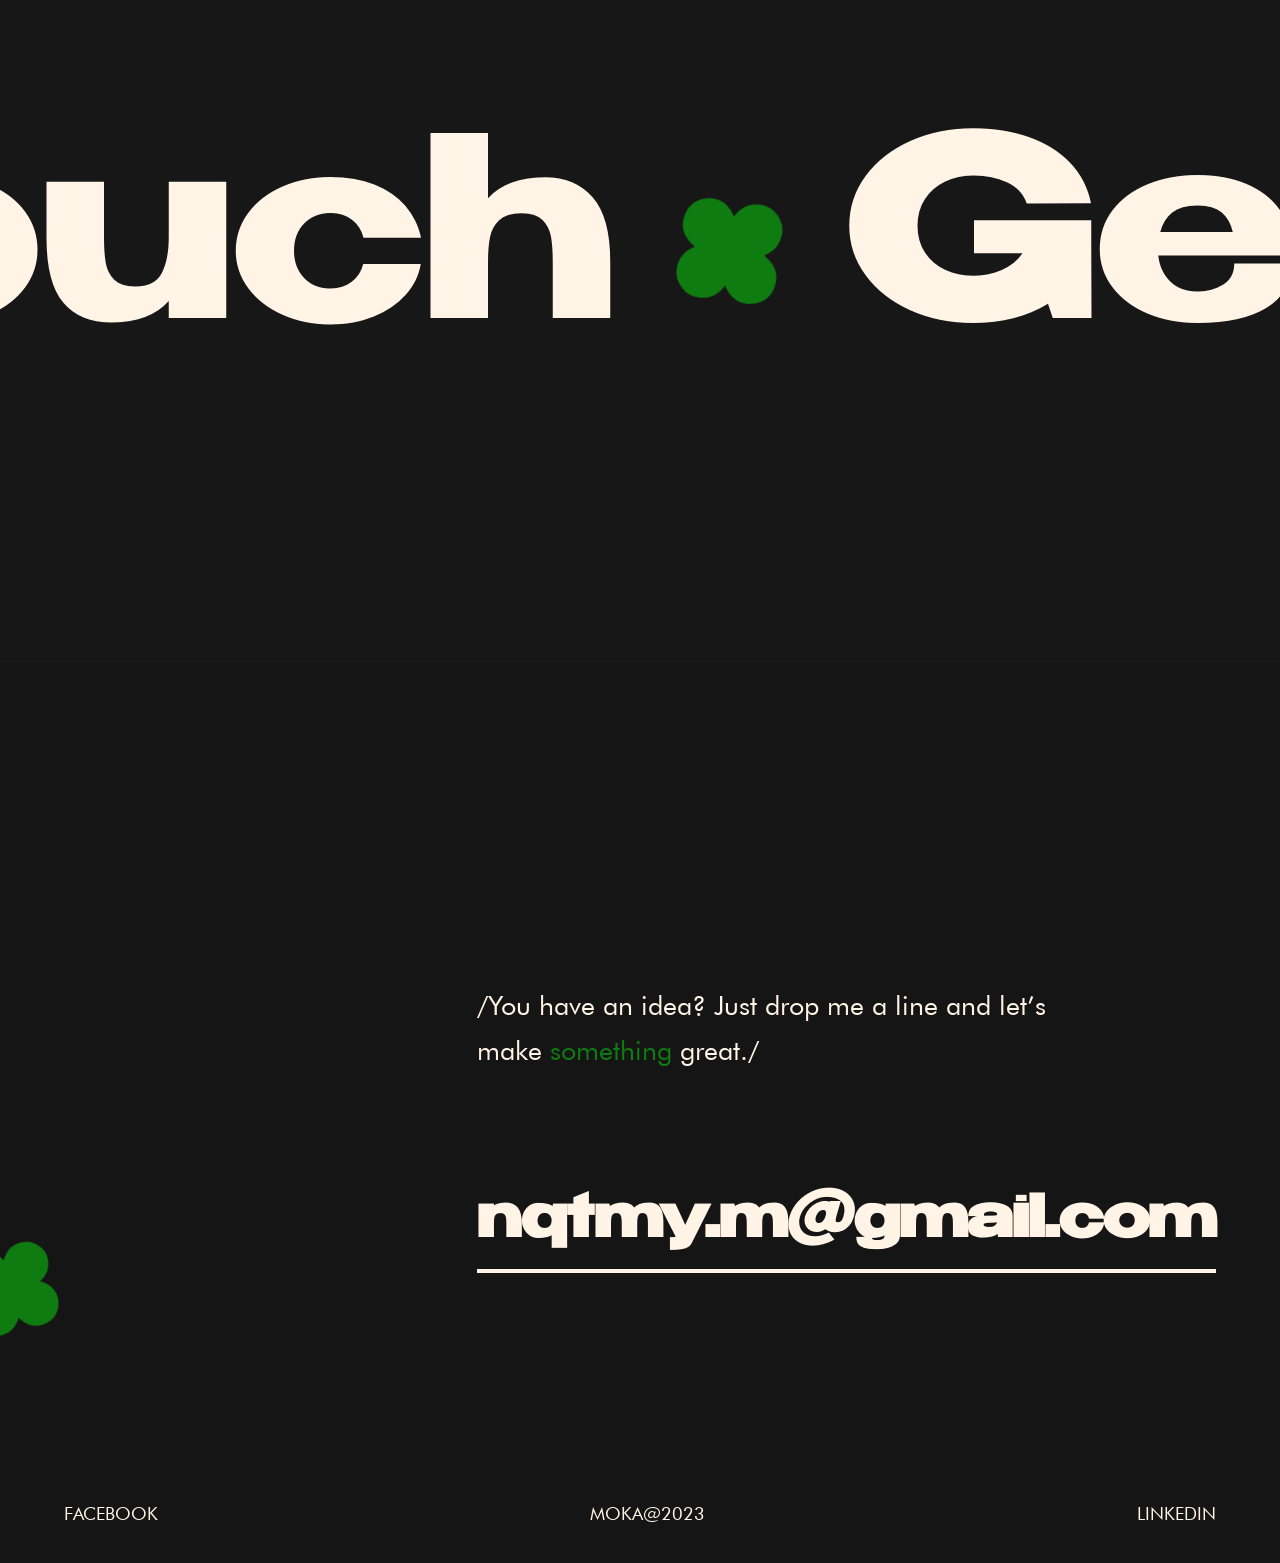
==== commit c7b86c3b: "Update" ====
--- a/index.html
+++ b/index.html
@@ -454,7 +454,7 @@
 						<li>
 							<a href="https://www.facebook.com/thao.my.092/" prefetch><p>facebook</p></a>
 						</li>
-						<li><p>moka@02023</p></li>
+						<li><p>moka@2023</p></li>
 						<li>
 							<a href="https://www.linkedin.com/in/thao-my-nguyen-6aaa31217/" prefetch><p>LinkedIn</p></a>
 						</li>
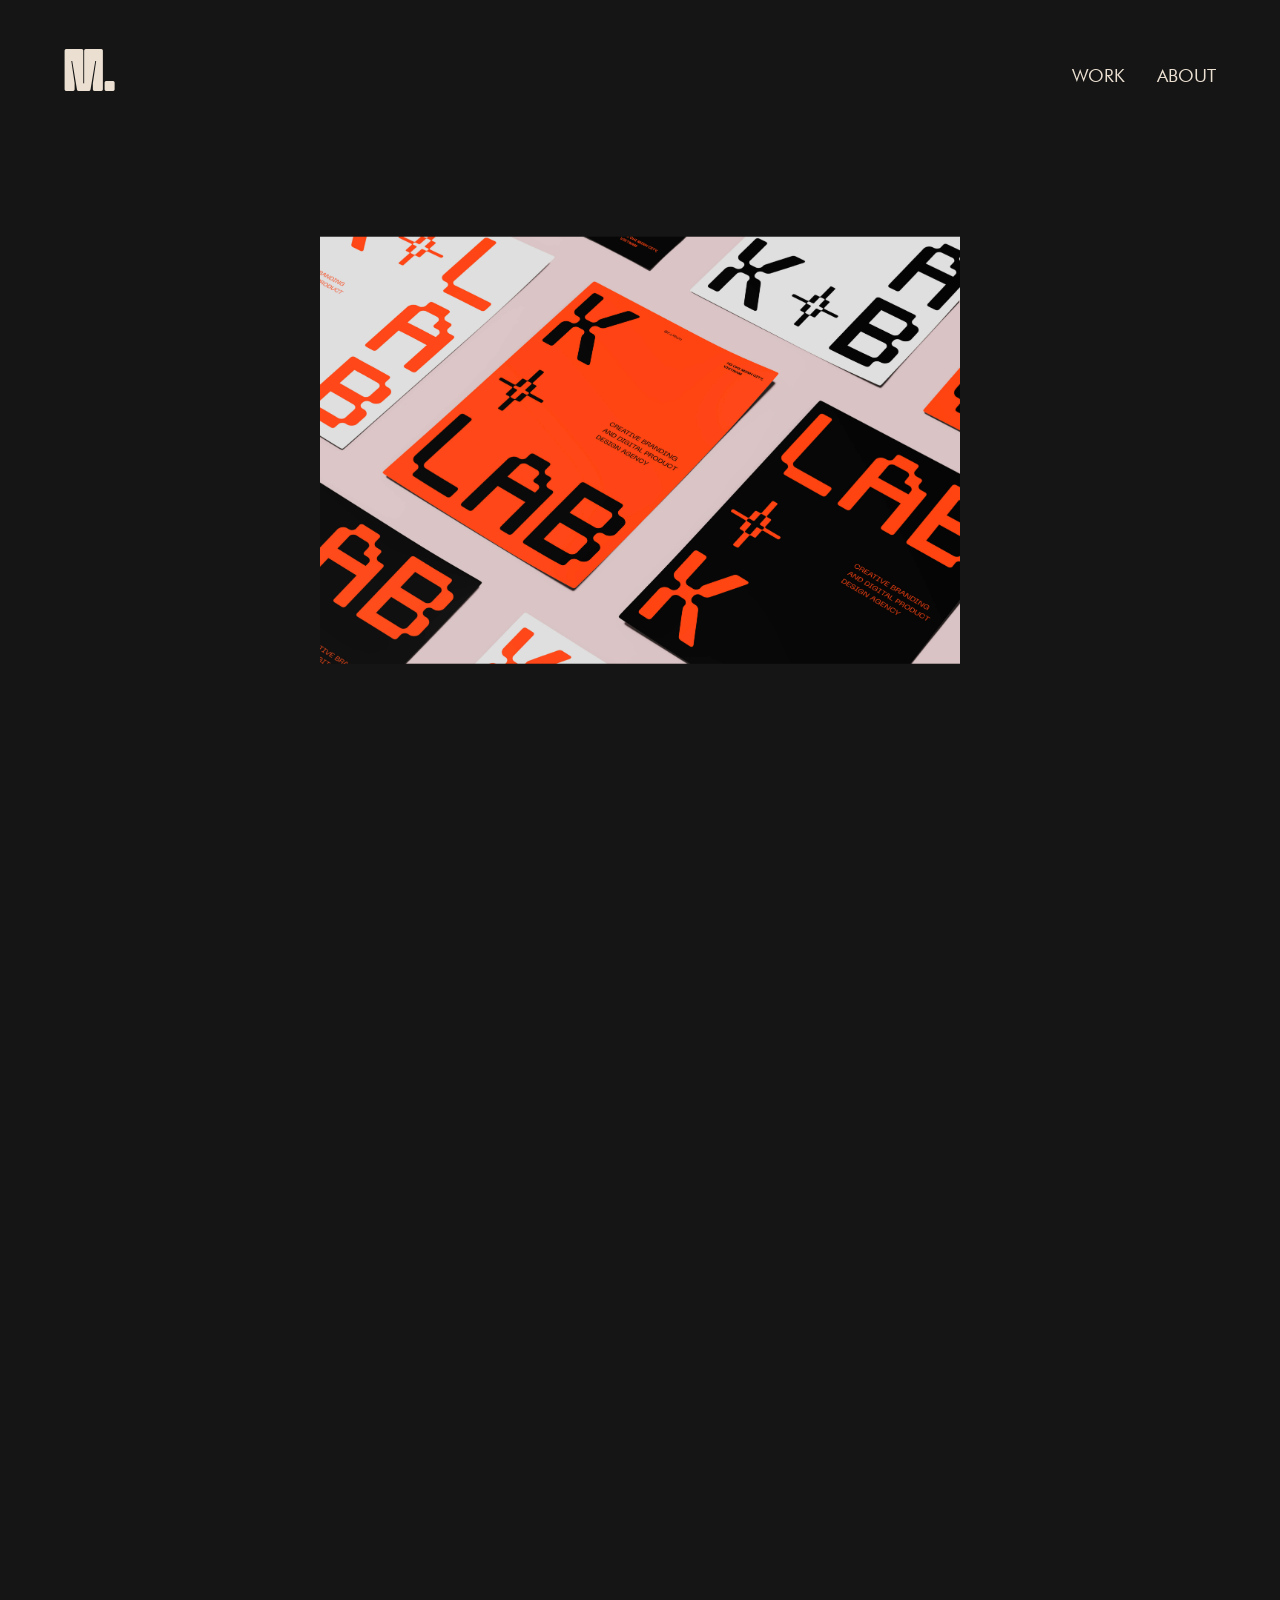
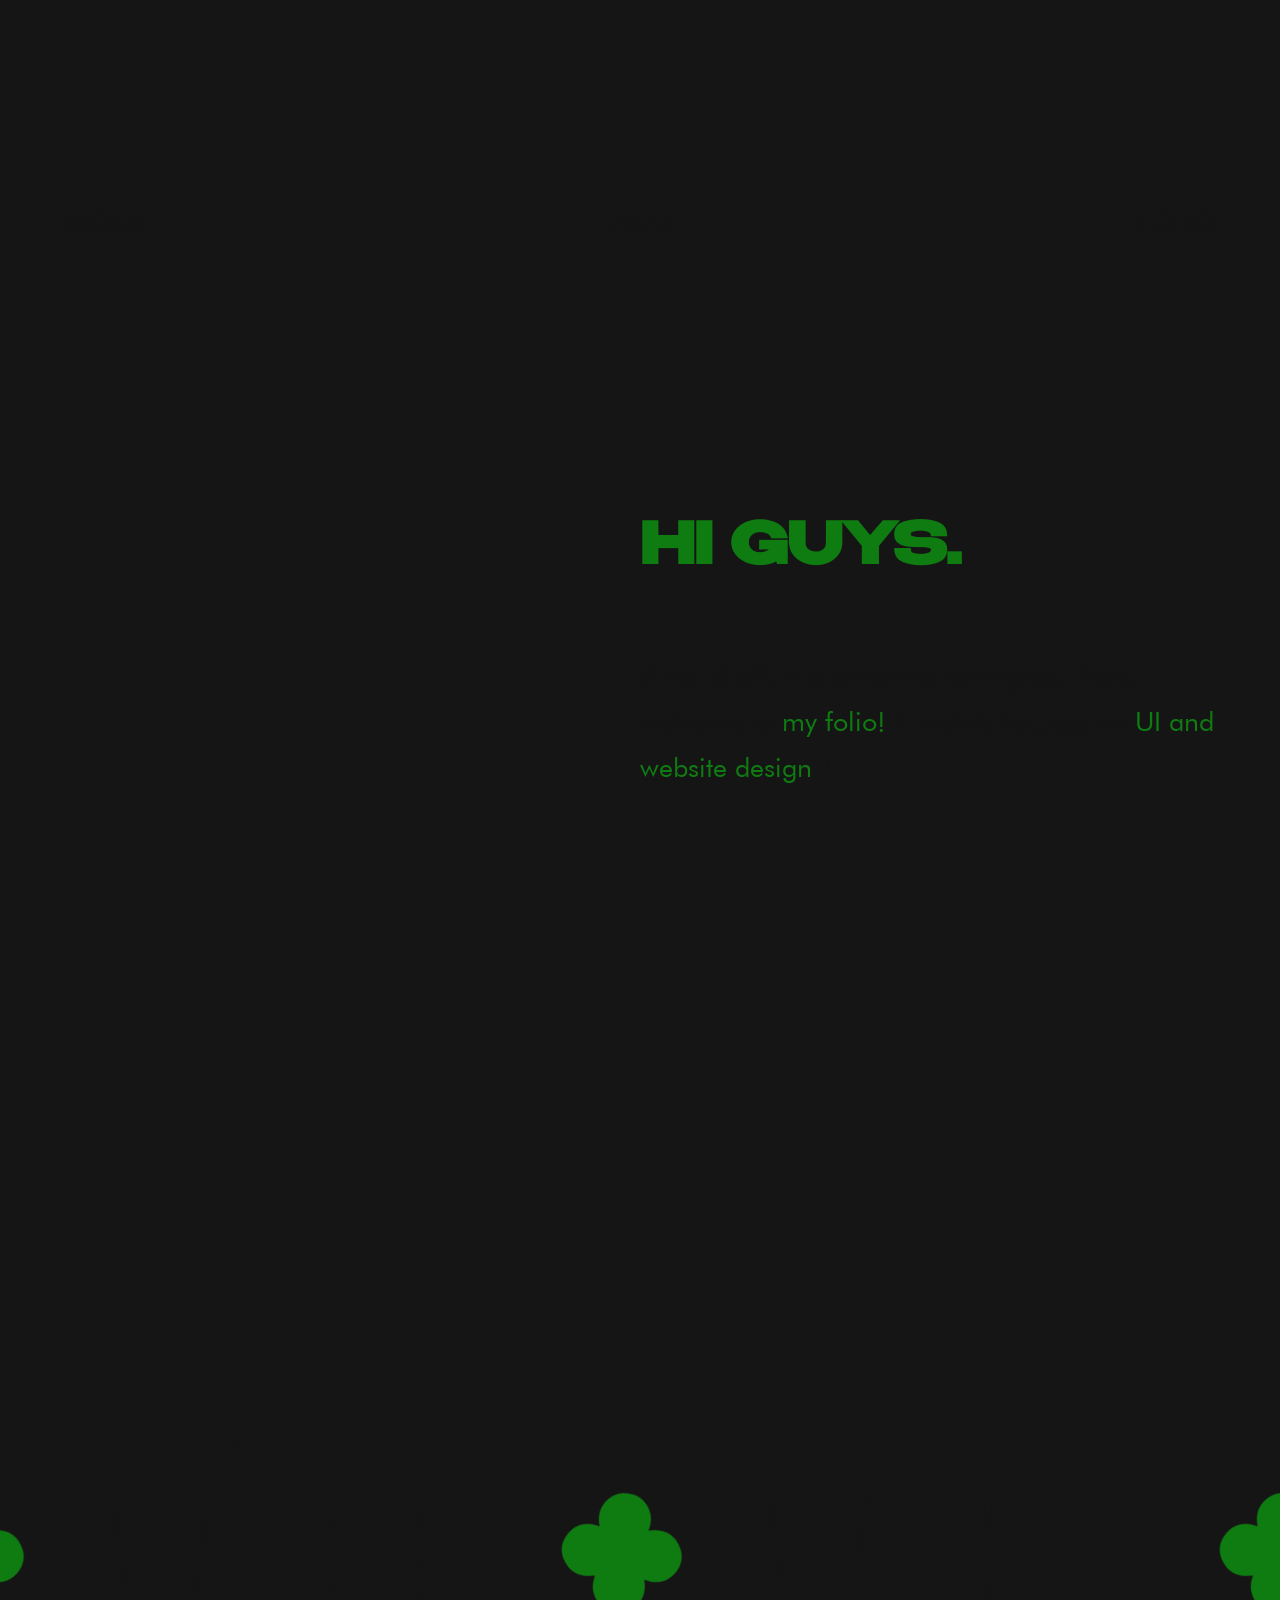
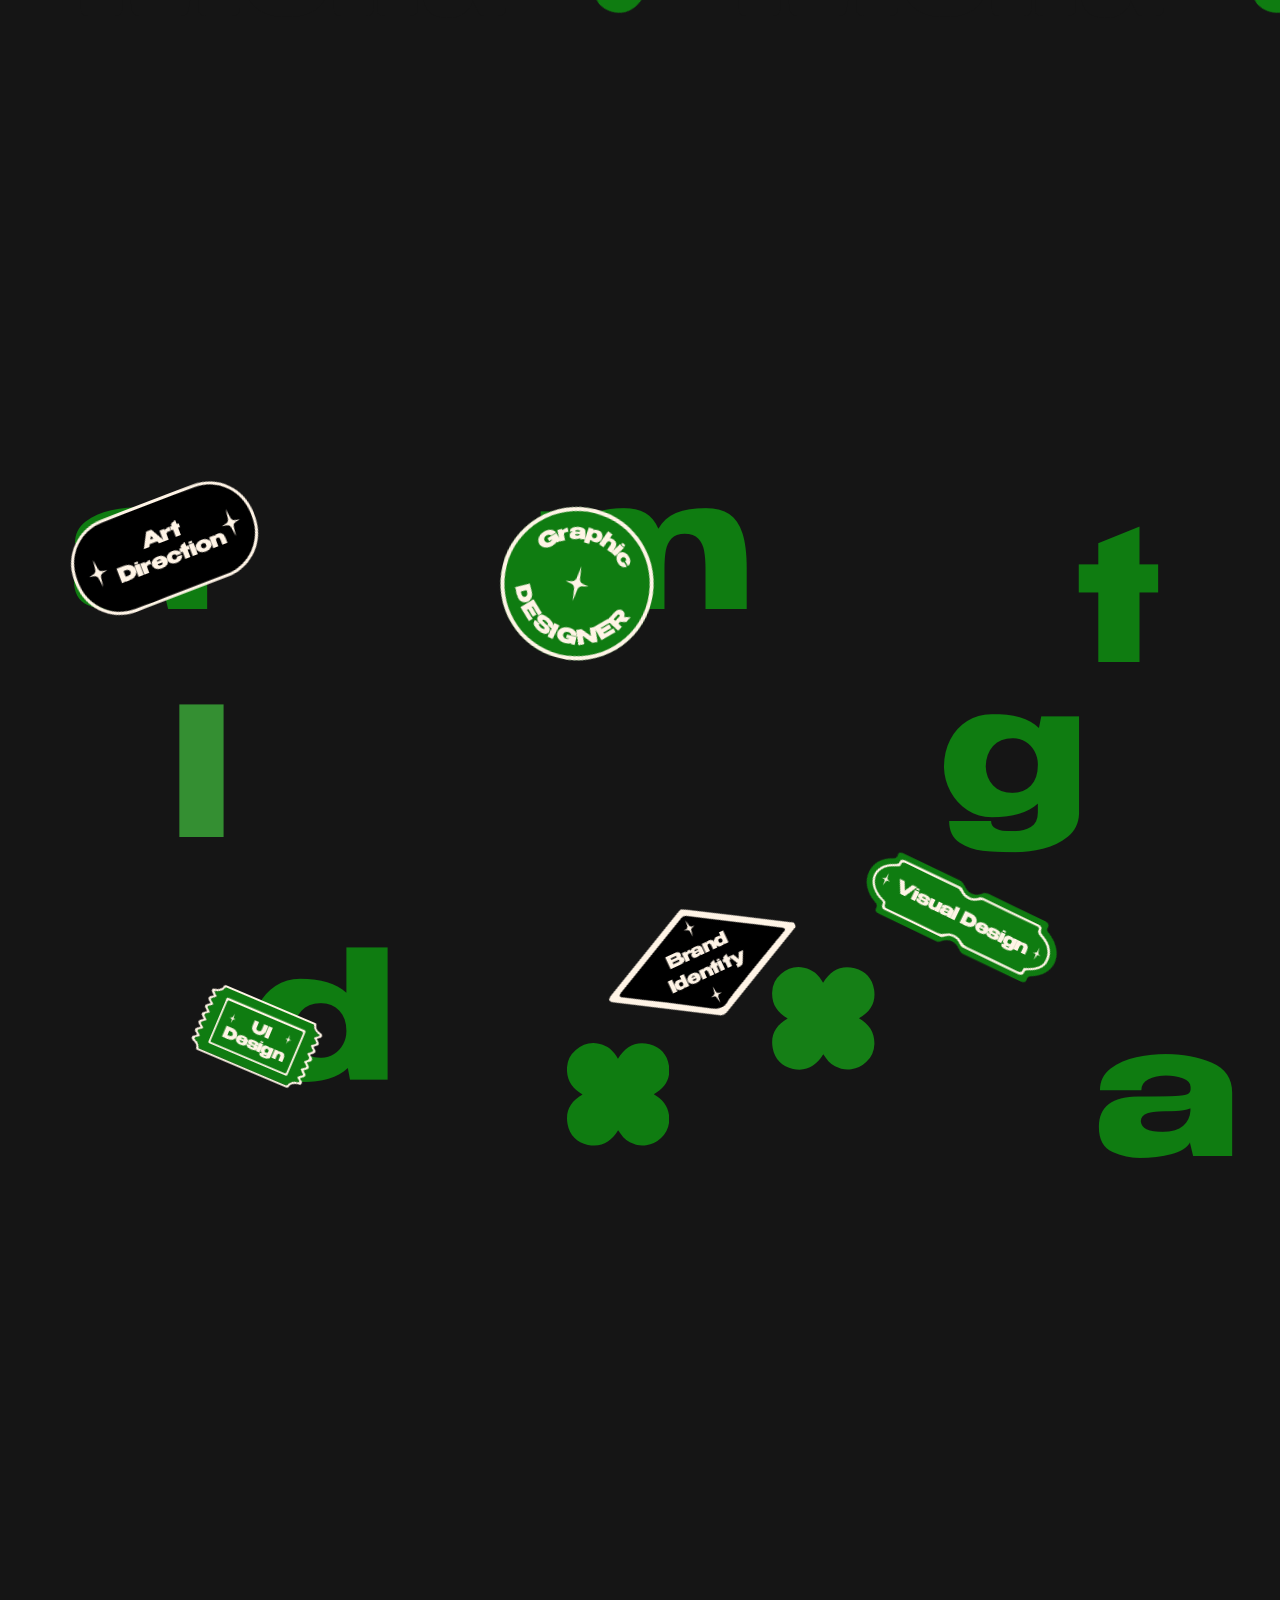
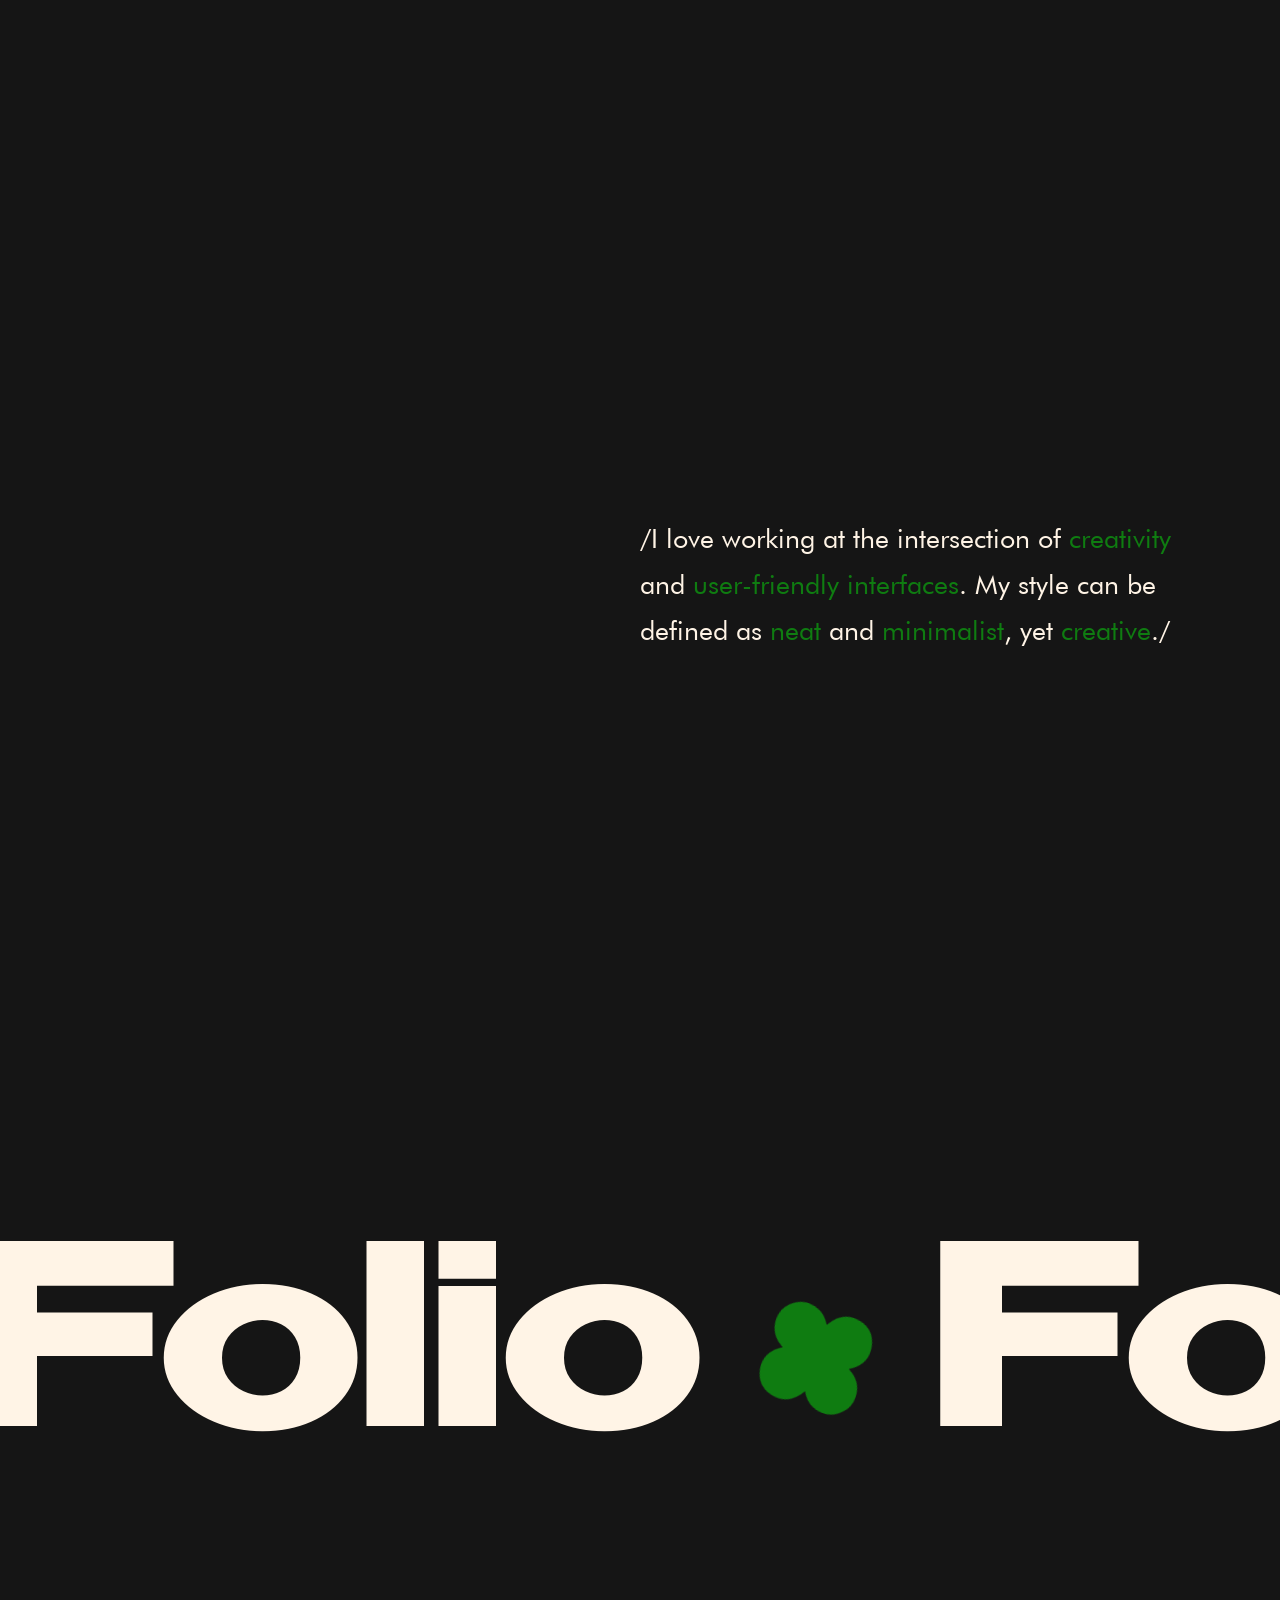
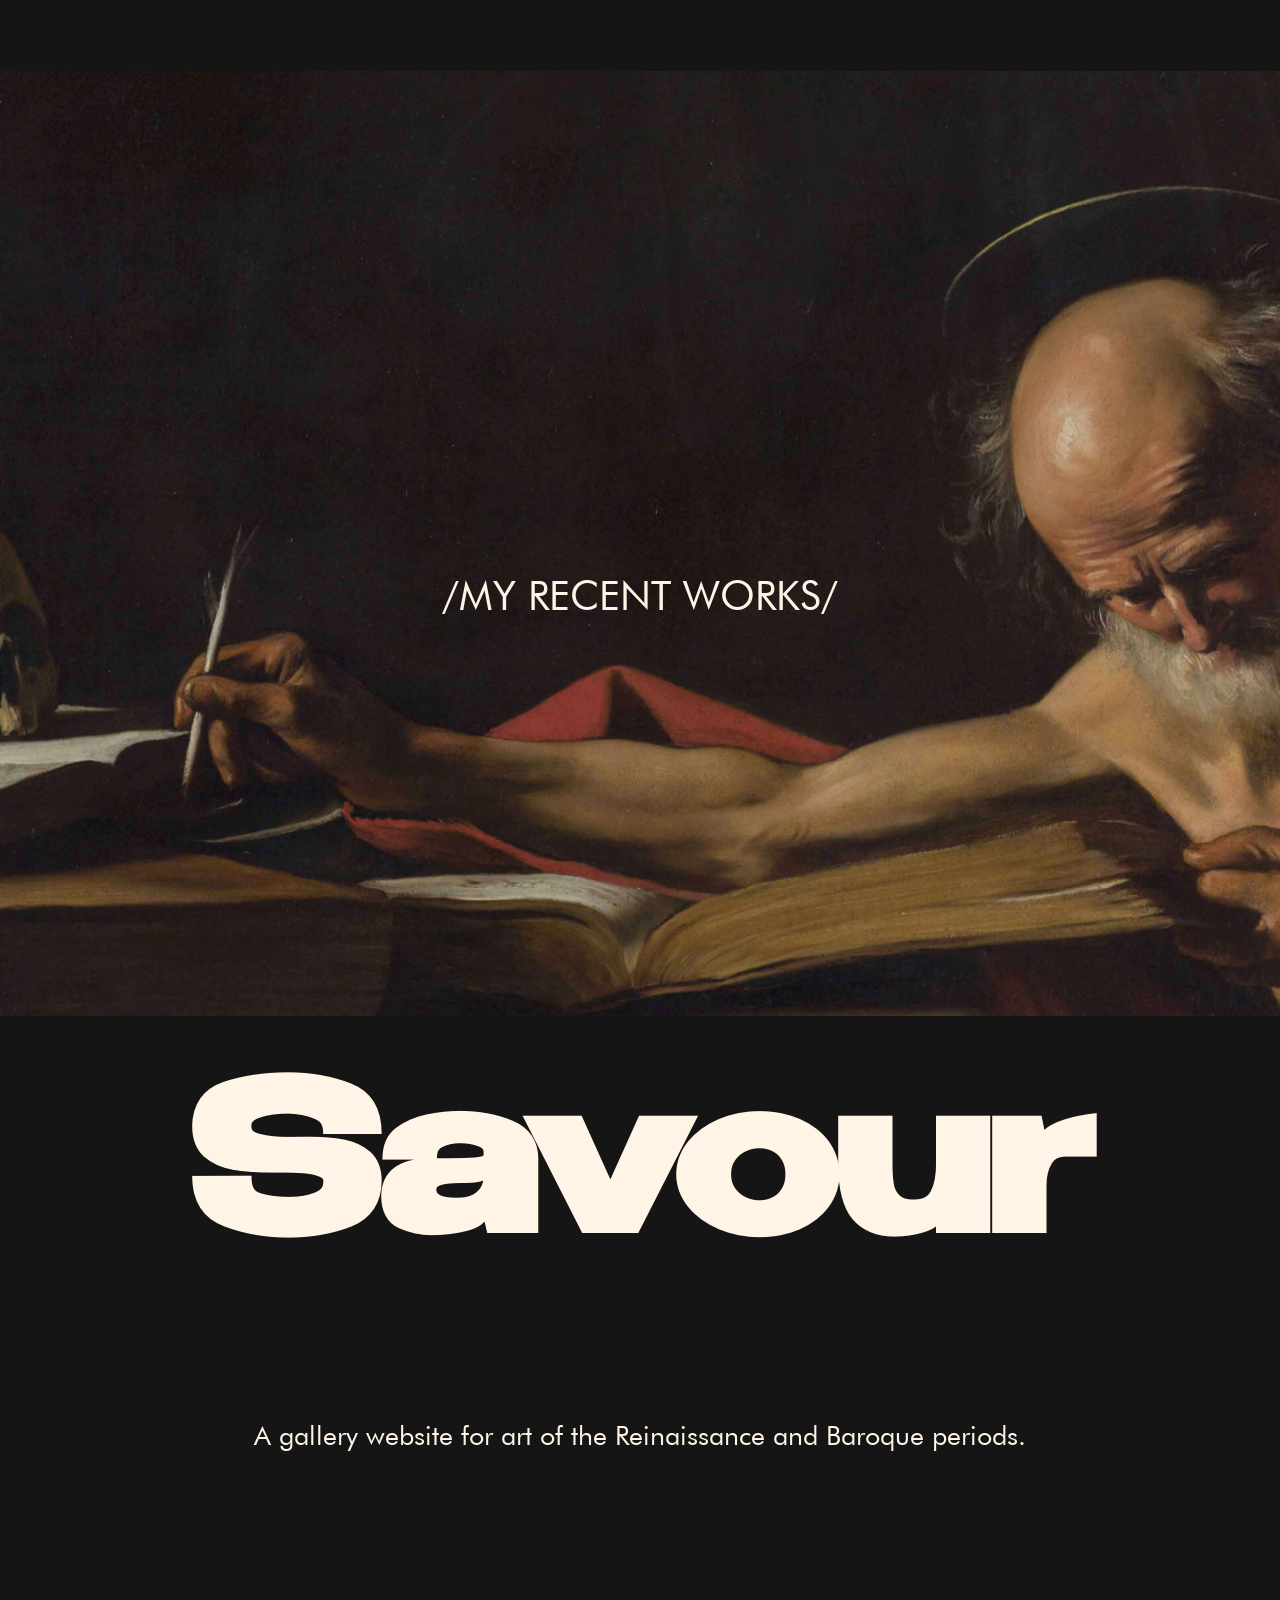
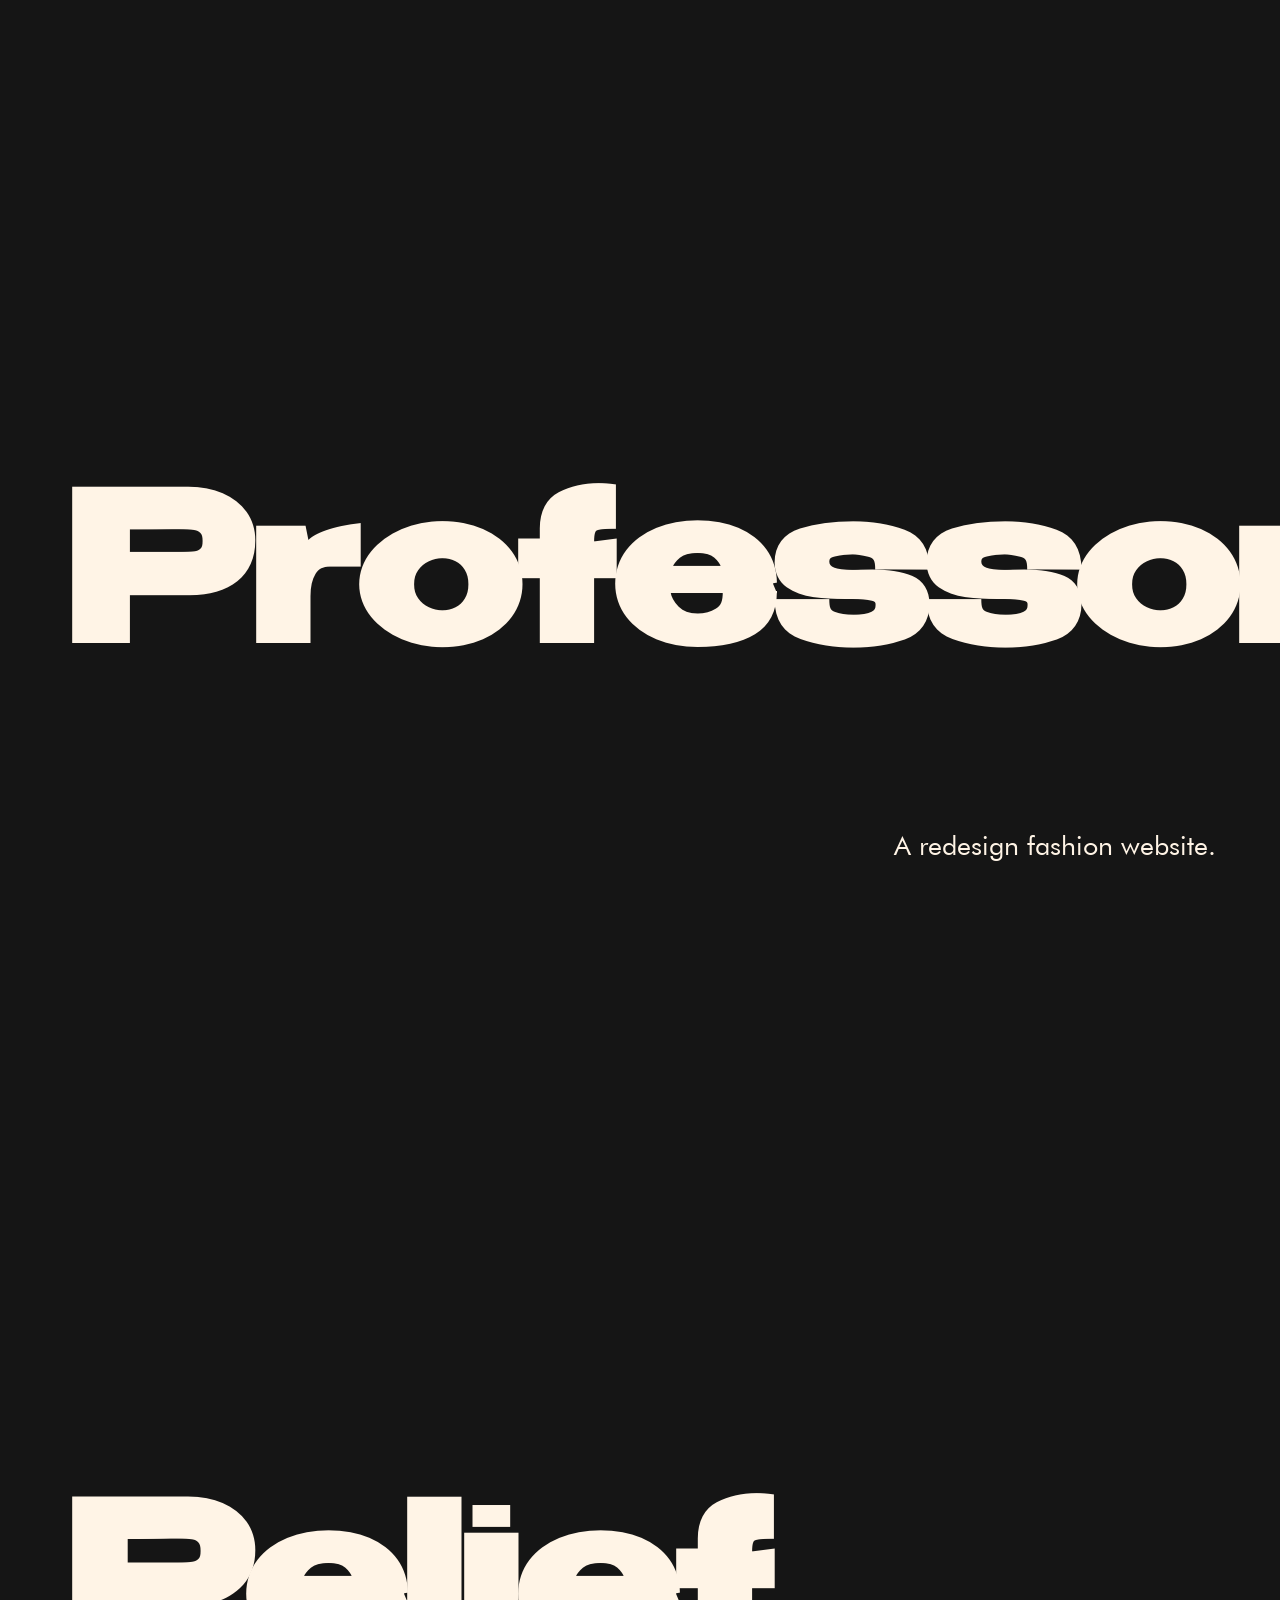
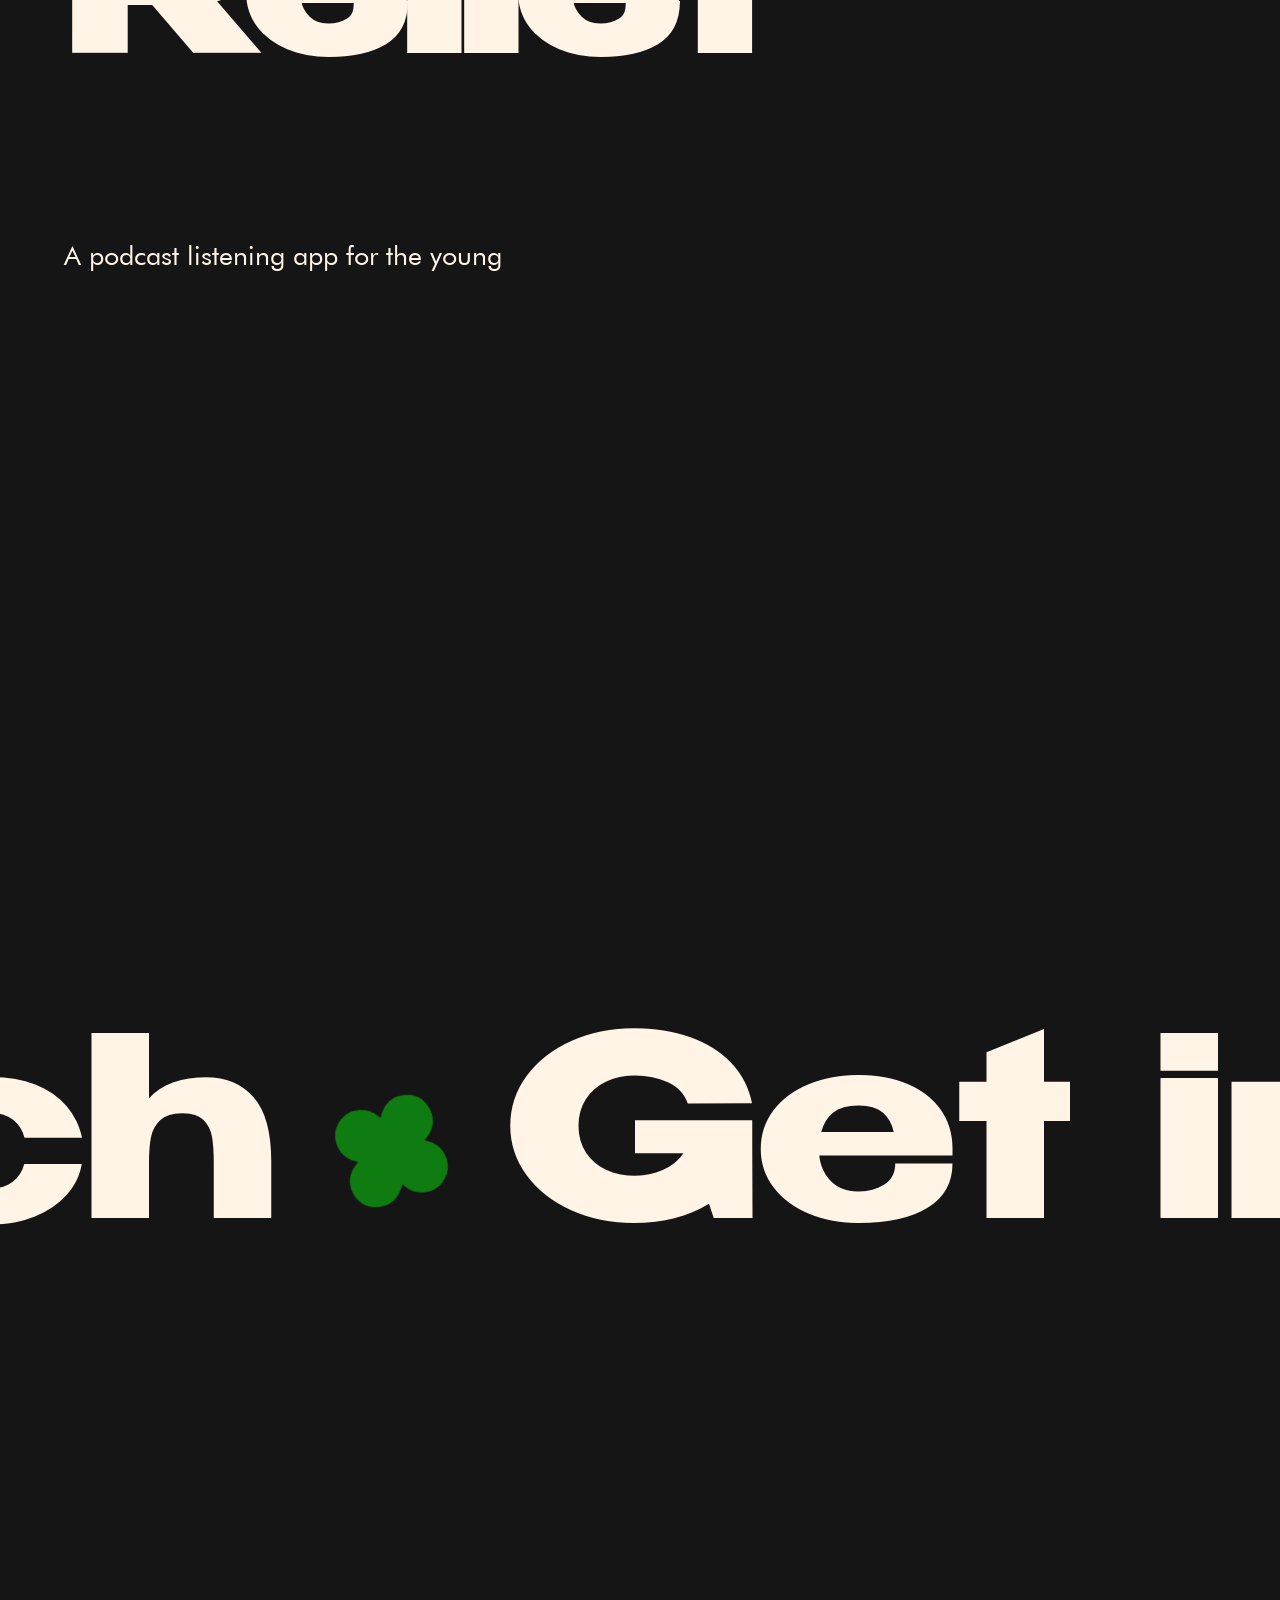
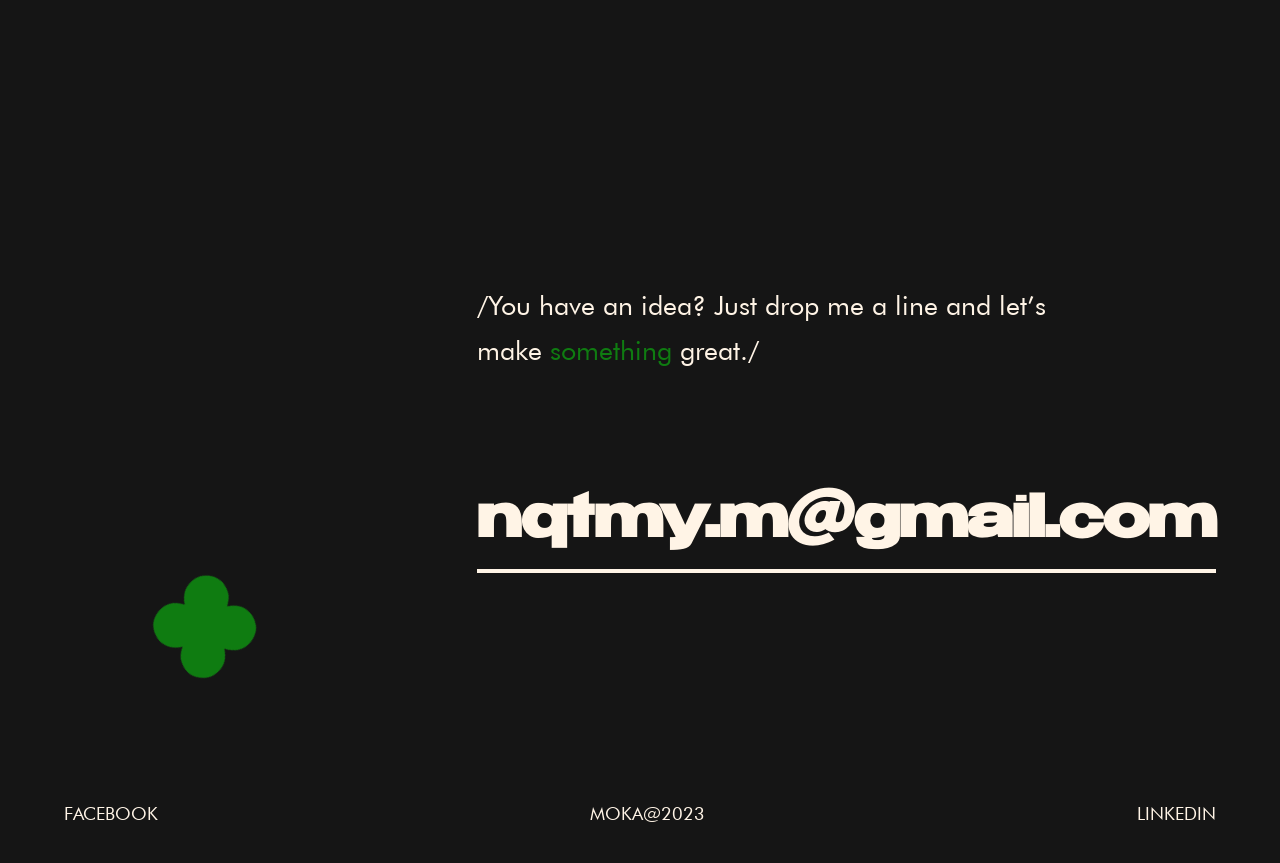
==== commit 11f5ebed: "Update" ====
--- a/index.html
+++ b/index.html
@@ -65,8 +65,8 @@
 				</header>
 				<div class="section1">
 					<div class="intro">
-						<video class="olipopvideo videocursor" src="imgs/Olipop.mp4" autoplay muted loop></video>
-						<!-- <img src="imgs/olipop.webp" alt="olipop"> -->
+						<!-- <video class="olipopvideo videocursor" src="imgs/Olipop.mp4" autoplay muted loop></video> -->
+						<img src="imgs/Work-2.jpg" alt="olipop">
 					</div>
 				</div>
 				<div class="section2">
--- a/css/style-index.css
+++ b/css/style-index.css
@@ -1,2 +1,2 @@
-body{background:var(--t)}.section1{width:100vw;height:200vh;background-color:var(--b)}.section1 .intro{position:sticky;top:0;width:100%;height:100vh;overflow:hidden}.section1 .intro img,.section1 .intro video{position:absolute;width:100%;scale:0.5;top:50%;left:50%;translate:-50% -50%}.section2{position:relative;display:block;width:100%;background:transparent;color:var(--b);padding-bottom:200px;overflow:hidden}.section2 .head{position:relative;display:-webkit-box;display:-ms-flexbox;display:flex;width:100%;-webkit-box-orient:horizontal;-webkit-box-direction:normal;-ms-flex-direction:row;flex-direction:row;-webkit-box-pack:justify;-ms-flex-pack:justify;justify-content:space-between}.section2 .head p{text-transform:uppercase}.section2 .marquee-container{position:relative;display:-webkit-box;display:-ms-flexbox;display:flex;-webkit-box-orient:horizontal;-webkit-box-direction:normal;-ms-flex-direction:row;flex-direction:row;width:100vw;overflow:hidden}.section2 .marquee-container .marquee-content{position:relative;display:-webkit-box;display:-ms-flexbox;display:flex;-webkit-box-orient:horizontal;-webkit-box-direction:normal;-ms-flex-direction:row;flex-direction:row;-webkit-box-align:center;-ms-flex-align:center;align-items:center}.section2 .marquee-container .marquee-content nav{display:-webkit-box;display:-ms-flexbox;display:flex;width:100px}.section2 .marquee-container .marquee-content nav img{width:100%}.section2 .marquee-container .marquee-content p{font-family:FontLogo;text-transform:none;font-size:250px}.section2 .content{position:relative;display:-webkit-box;display:-ms-flexbox;display:flex;height:100%;-webkit-box-orient:horizontal;-webkit-box-direction:normal;-ms-flex-direction:row;flex-direction:row;margin-top:200px;margin-bottom:500px}.section2 .content p{margin-bottom:50px;max-width:600px}.section2 .content p span{color:var(--gr)}.section2 .content .left{-webkit-box-pack:center;-ms-flex-pack:center;justify-content:center}.section2 .content .left img{max-width:800px;width:100%}.section2 .content div{display:-webkit-box;display:-ms-flexbox;display:flex;-webkit-box-align:center;-ms-flex-align:center;align-items:center;width:100%}.section2 .content .right{-webkit-box-orient:vertical;-webkit-box-direction:normal;-ms-flex-direction:column;flex-direction:column;-webkit-box-pack:center;-ms-flex-pack:center;justify-content:center;-webkit-box-align:start;-ms-flex-align:start;align-items:flex-start}.section2 .content .right h3{font-family:FontHead;font-size:3.5rem;text-transform:uppercase;color:var(--gr)}.section2 p{margin:0}.section3{width:100%;height:250vh}.section3 .text-container{position:sticky;top:0;display:-webkit-box;display:-ms-flexbox;display:flex;width:100%;height:100vh;-webkit-box-align:center;-ms-flex-align:center;align-items:center}.section3 .text-container .align{position:relative;width:100%}.section3 .text-container .i-am{display:-webkit-inline-box;display:-ms-inline-flexbox;display:inline-flex}.section3 .text-container .flowers-good-at{display:-webkit-box;display:-ms-flexbox;display:flex;margin-top:-100px}.section3 .text-container .flowers-good-at .flowers{display:-webkit-box;display:-ms-flexbox;display:flex;gap:1rem;padding:0px 0.8rem;padding-top:3rem}.section3 .text-container .flowers-good-at .flowers svg{width:8vw;margin:auto;fill:var(--gr)}.section3 .text-container .flowers-good-at .flowers .flower2{fill:var(--gr)!important}.section3 .text-container .flowers-good-at .good-at{position:relative;display:-webkit-inline-box;display:-ms-inline-flexbox;display:inline-flex;margin-left:auto}.section3 .text-container .sticker{position:absolute;translate:-50% -50%;width:200px}.section3 .text-container .sticker img{width:100%}.section3 .text-container .sticker svg>*{-webkit-transform-origin:center center;transform-origin:center center;font-family:FontHead!important}.section3 .text-container .sticker1{width:15vw;top:-1vh;left:8vw;rotate:-21deg}.section3 .text-container .sticker3{width:11vw;top:3vh;left:40vw;rotate:14deg}.section3 .text-container .sticker6{width:10vw;top:10vh;left:67vw;rotate:-35deg}.section3 .text-container .sticker5{width:15vw;bottom:-10vh;left:15vw;rotate:23deg}.section3 .text-container .sticker4{width:15vw;top:45vh;left:50vw;rotate:-25deg}.section3 .text-container .sticker2{width:16vw;top:40vh;left:70vw;rotate:26deg}.section3 p{font-family:FontHead;color:var(--gr);font-size:14vw;margin:0px;text-transform:none}.section4{position:relative;display:block;width:100%;color:var(--t);padding-bottom:100px}.section4 .marquee-container{position:relative;display:-webkit-box;display:-ms-flexbox;display:flex;-webkit-box-orient:horizontal;-webkit-box-direction:normal;-ms-flex-direction:row;flex-direction:row;width:100vw;overflow:hidden}.section4 .marquee-container .marquee-content{position:relative;display:-webkit-box;display:-ms-flexbox;display:flex;-webkit-box-orient:horizontal;-webkit-box-direction:normal;-ms-flex-direction:row;flex-direction:row;-webkit-box-align:center;-ms-flex-align:center;align-items:center}.section4 .marquee-container .marquee-content nav{display:-webkit-box;display:-ms-flexbox;display:flex;width:100px}.section4 .marquee-container .marquee-content nav img{width:100%}.section4 .marquee-container .marquee-content p{font-family:FontHead;font-size:250px;text-transform:none}.section4 .content{display:-webkit-box;display:-ms-flexbox;display:flex;height:100%;-webkit-box-orient:horizontal;-webkit-box-direction:normal;-ms-flex-direction:row;flex-direction:row;margin-bottom:20vh}.section4 .content .left{-webkit-box-pack:center;-ms-flex-pack:center;justify-content:center;padding-top:calc(50vh + 200px)}.section4 .content .left img{max-width:800px;width:100%}.section4 .content div{display:-webkit-box;display:-ms-flexbox;display:flex;-webkit-box-align:center;-ms-flex-align:center;align-items:center;width:100%}.section4 .content .right{padding-top:200px;-webkit-box-orient:vertical;-webkit-box-direction:normal;-ms-flex-direction:column;flex-direction:column;-webkit-box-align:start;-ms-flex-align:start;align-items:flex-start}.section4 .content .right p{max-width:600px}.section4 .content .right p span{color:var(--gr)}.section4 p{margin:0}.section5{position:relative;width:100%;height:auto;color:var(--t);overflow:hidden!important}.section5 .content{position:relative;padding-top:50vh;z-index:10;color:var(--t)}.section5 .content h1{line-height:1}.section5 .content h1 a{color:var(--t)}.section5 .content .bla-bla{margin-bottom:50vh;text-align:center;font-size:40px;font-weight:normal;text-transform:uppercase}.section5 .content div{width:100%;font-size:100px;font-weight:normal;text-align:center;font-family:FontHead}.section5 .content div p{font-family:FontText;font-size:inherits}.section5 .content div:not(:last-child){margin-bottom:70vh}.section5 .content .inspired{text-align:right}.section5 .content .focused{text-align:left;margin-bottom:40vh}.section5 .content .focused h1{line-height:1}.section5 .content .focused h1 span{line-height:1}.section5 .test-sticky-imgs{position:absolute;top:0;left:0;width:100vw;height:105vh;overflow:hidden;z-index:1}.section5 .test-sticky-imgs .test-sticky-imgs-zoom{width:100vw;height:100vh;scale:1.5;overflow:hidden}.section5 .test-sticky-imgs .test-sticky-imgs-zoom .test-sticky-imgs-move{position:relative;top:-25vh;width:100%;height:150vh;overflow:hidden}.section5 .test-sticky-imgs .test-sticky-imgs-zoom .test-sticky-imgs-move img{position:absolute;width:auto;height:100%;top:50%;left:50%;translate:-50% -50%;-webkit-filter:brightness(0.5);filter:brightness(0.5)}.section6{position:relative;display:block}.section6 .marquee-container{position:relative;display:-webkit-box;display:-ms-flexbox;display:flex;-webkit-box-orient:horizontal;-webkit-box-direction:normal;-ms-flex-direction:row;flex-direction:row;bottom:-50px;width:100vw;overflow:hidden}.section6 .marquee-container .marquee-content{position:relative;display:-webkit-box;display:-ms-flexbox;display:flex;white-space:nowrap;-webkit-box-orient:horizontal;-webkit-box-direction:normal;-ms-flex-direction:row;flex-direction:row;-webkit-box-align:center;-ms-flex-align:center;align-items:center}.section6 .marquee-container .marquee-content nav{display:-webkit-box;display:-ms-flexbox;display:flex;width:100px}.section6 .marquee-container .marquee-content nav img{width:100%}.section6 .marquee-container .marquee-content p{font-family:FontHead;font-size:250px;text-transform:none}.footer{position:relative;display:block;width:100%;height:100vh;background:var(--b)}.footer .content{display:-webkit-box;display:-ms-flexbox;display:flex;height:100%;-webkit-box-orient:horizontal;-webkit-box-direction:normal;-ms-flex-direction:row;flex-direction:row}.footer .content .left{-webkit-box-pack:center;-ms-flex-pack:center;justify-content:center}.footer .content .left img{max-width:800px;width:100%}.footer .content div{display:-webkit-box;display:-ms-flexbox;display:flex;-webkit-box-align:center;-ms-flex-align:center;align-items:center;width:100%}.footer .content .right{-webkit-box-orient:vertical;-webkit-box-direction:normal;-ms-flex-direction:column;flex-direction:column;-webkit-box-pack:center;-ms-flex-pack:center;justify-content:center;-webkit-box-align:start;-ms-flex-align:start;align-items:flex-start}.footer .content .right p{margin-bottom:100px;max-width:600px}.footer .content .right p span{color:var(--gr)}.footer .content .right h1{position:relative;font-family:FontHead;font-size:57px;color:var(--t);margin:0}.footer .content .right h1:before{content:"";position:absolute;left:0;right:auto;bottom:-2px;width:100%;height:4px;background:var(--t);-webkit-transition:1s ease-in-out;transition:1s ease-in-out;-webkit-transform-origin:center left;transform-origin:center left}.footer .content .right h1:hover:before{width:0%;left:auto;right:0;-webkit-transform-origin:center right;transform-origin:center right}.footer .bottom{position:absolute;display:-webkit-box;display:-ms-flexbox;display:flex;-webkit-box-orient:horizontal;-webkit-box-direction:normal;-ms-flex-direction:row;flex-direction:row;-webkit-box-pack:justify;-ms-flex-pack:justify;justify-content:space-between;bottom:0;left:0;width:100%;list-style-type:none}.footer .bottom p{color:var(--t);font-size:18px;text-transform:uppercase}.footer .svg-path{position:absolute;width:100%;height:100vh;overflow-x:hidden;overflow-y:visible;bottom:0;left:0;pointer-events:none}.footer .svg-path svg{width:100%;position:absolute;bottom:0;left:50%;translate:-50% 0;opacity:0}.footer .svg-path .flower{position:absolute}
+body{background:var(--t)}.section1{width:100vw;height:200vh;background-color:var(--b)}.section1 .intro{position:sticky;top:0;width:100%;height:100vh;overflow:hidden}.section1 .intro img,.section1 .intro video{position:absolute;width:100%;scale:0.5;top:50%;left:50%;translate:-50% -50%}.section2{position:relative;display:block;width:100%;background:transparent;color:var(--b);padding-bottom:200px;overflow:hidden}.section2 .head{position:relative;display:-webkit-box;display:-ms-flexbox;display:flex;width:100%;-webkit-box-orient:horizontal;-webkit-box-direction:normal;-ms-flex-direction:row;flex-direction:row;-webkit-box-pack:justify;-ms-flex-pack:justify;justify-content:space-between}.section2 .head p{text-transform:uppercase}.section2 .marquee-container{position:relative;display:-webkit-box;display:-ms-flexbox;display:flex;-webkit-box-orient:horizontal;-webkit-box-direction:normal;-ms-flex-direction:row;flex-direction:row;width:100vw;overflow:hidden}.section2 .marquee-container .marquee-content{position:relative;display:-webkit-box;display:-ms-flexbox;display:flex;-webkit-box-orient:horizontal;-webkit-box-direction:normal;-ms-flex-direction:row;flex-direction:row;-webkit-box-align:center;-ms-flex-align:center;align-items:center}.section2 .marquee-container .marquee-content nav{display:-webkit-box;display:-ms-flexbox;display:flex;width:100px}.section2 .marquee-container .marquee-content nav img{width:100%}.section2 .marquee-container .marquee-content p{font-family:FontLogo;text-transform:none;font-size:250px}.section2 .content{position:relative;display:-webkit-box;display:-ms-flexbox;display:flex;height:100%;-webkit-box-orient:horizontal;-webkit-box-direction:normal;-ms-flex-direction:row;flex-direction:row;margin-top:200px;margin-bottom:500px}.section2 .content p{margin-bottom:50px;max-width:600px}.section2 .content p span{color:var(--gr)}.section2 .content .left{-webkit-box-pack:center;-ms-flex-pack:center;justify-content:center}.section2 .content .left img{max-width:800px;width:100%}.section2 .content div{display:-webkit-box;display:-ms-flexbox;display:flex;-webkit-box-align:center;-ms-flex-align:center;align-items:center;width:100%}.section2 .content .right{-webkit-box-orient:vertical;-webkit-box-direction:normal;-ms-flex-direction:column;flex-direction:column;-webkit-box-pack:center;-ms-flex-pack:center;justify-content:center;-webkit-box-align:start;-ms-flex-align:start;align-items:flex-start}.section2 .content .right h3{font-family:FontHead;font-size:3.5rem;text-transform:uppercase;color:var(--gr)}.section2 p{margin:0}.section3{width:100%;height:350vh}.section3 .text-container{position:sticky;top:0;display:-webkit-box;display:-ms-flexbox;display:flex;width:100%;height:100vh;-webkit-box-align:center;-ms-flex-align:center;align-items:center}.section3 .text-container .align{position:relative;width:100%}.section3 .text-container .i-am{display:-webkit-inline-box;display:-ms-inline-flexbox;display:inline-flex}.section3 .text-container .flowers-good-at{display:-webkit-box;display:-ms-flexbox;display:flex;margin-top:-100px}.section3 .text-container .flowers-good-at .flowers{display:-webkit-box;display:-ms-flexbox;display:flex;gap:1rem;padding:0px 0.8rem;padding-top:3rem}.section3 .text-container .flowers-good-at .flowers svg{width:8vw;margin:auto;fill:var(--gr)}.section3 .text-container .flowers-good-at .flowers .flower2{fill:var(--gr)!important}.section3 .text-container .flowers-good-at .good-at{position:relative;display:-webkit-inline-box;display:-ms-inline-flexbox;display:inline-flex;margin-left:auto}.section3 .text-container .sticker{position:absolute;translate:-50% -50%;width:200px}.section3 .text-container .sticker img{width:100%}.section3 .text-container .sticker svg>*{-webkit-transform-origin:center center;transform-origin:center center;font-family:FontHead!important}.section3 .text-container .sticker1{width:15vw;top:-1vh;left:8vw;rotate:-21deg}.section3 .text-container .sticker3{width:11vw;top:3vh;left:40vw;rotate:14deg}.section3 .text-container .sticker6{width:10vw;top:10vh;left:67vw;rotate:-35deg}.section3 .text-container .sticker5{width:15vw;bottom:-10vh;left:15vw;rotate:23deg}.section3 .text-container .sticker4{width:15vw;top:45vh;left:50vw;rotate:-25deg}.section3 .text-container .sticker2{width:16vw;top:40vh;left:70vw;rotate:26deg}.section3 p{font-family:FontHead;color:var(--gr);font-size:14vw;margin:0px;text-transform:none}.section4{position:relative;display:block;width:100%;color:var(--t);padding-bottom:100px}.section4 .marquee-container{position:relative;display:-webkit-box;display:-ms-flexbox;display:flex;-webkit-box-orient:horizontal;-webkit-box-direction:normal;-ms-flex-direction:row;flex-direction:row;width:100vw;overflow:hidden}.section4 .marquee-container .marquee-content{position:relative;display:-webkit-box;display:-ms-flexbox;display:flex;-webkit-box-orient:horizontal;-webkit-box-direction:normal;-ms-flex-direction:row;flex-direction:row;-webkit-box-align:center;-ms-flex-align:center;align-items:center}.section4 .marquee-container .marquee-content nav{display:-webkit-box;display:-ms-flexbox;display:flex;width:100px}.section4 .marquee-container .marquee-content nav img{width:100%}.section4 .marquee-container .marquee-content p{font-family:FontHead;font-size:250px;text-transform:none}.section4 .content{display:-webkit-box;display:-ms-flexbox;display:flex;height:100%;-webkit-box-orient:horizontal;-webkit-box-direction:normal;-ms-flex-direction:row;flex-direction:row;margin-bottom:20vh}.section4 .content .left{-webkit-box-pack:center;-ms-flex-pack:center;justify-content:center;padding-top:calc(50vh + 200px)}.section4 .content .left img{max-width:800px;width:100%}.section4 .content div{display:-webkit-box;display:-ms-flexbox;display:flex;-webkit-box-align:center;-ms-flex-align:center;align-items:center;width:100%}.section4 .content .right{padding-top:200px;-webkit-box-orient:vertical;-webkit-box-direction:normal;-ms-flex-direction:column;flex-direction:column;-webkit-box-align:start;-ms-flex-align:start;align-items:flex-start}.section4 .content .right p{max-width:600px}.section4 .content .right p span{color:var(--gr)}.section4 p{margin:0}.section5{position:relative;width:100%;height:auto;color:var(--t);overflow:hidden!important}.section5 .content{position:relative;padding-top:50vh;z-index:10;color:var(--t)}.section5 .content h1{line-height:1}.section5 .content h1 a{color:var(--t)}.section5 .content .bla-bla{margin-bottom:50vh;text-align:center;font-size:40px;font-weight:normal;text-transform:uppercase}.section5 .content div{width:100%;font-size:100px;font-weight:normal;text-align:center;font-family:FontHead}.section5 .content div p{font-family:FontText;font-size:inherits}.section5 .content div:not(:last-child){margin-bottom:70vh}.section5 .content .inspired{text-align:right}.section5 .content .focused{text-align:left;margin-bottom:40vh}.section5 .content .focused h1{line-height:1}.section5 .content .focused h1 span{line-height:1}.section5 .test-sticky-imgs{position:absolute;top:0;left:0;width:100vw;height:105vh;overflow:hidden;z-index:1}.section5 .test-sticky-imgs .test-sticky-imgs-zoom{width:100vw;height:100vh;scale:1.5;overflow:hidden}.section5 .test-sticky-imgs .test-sticky-imgs-zoom .test-sticky-imgs-move{position:relative;top:-25vh;width:100%;height:150vh;overflow:hidden}.section5 .test-sticky-imgs .test-sticky-imgs-zoom .test-sticky-imgs-move img{position:absolute;width:auto;height:100%;top:50%;left:50%;translate:-50% -50%;-webkit-filter:brightness(0.5);filter:brightness(0.5)}.section6{position:relative;display:block}.section6 .marquee-container{position:relative;display:-webkit-box;display:-ms-flexbox;display:flex;-webkit-box-orient:horizontal;-webkit-box-direction:normal;-ms-flex-direction:row;flex-direction:row;bottom:-50px;width:100vw;overflow:hidden}.section6 .marquee-container .marquee-content{position:relative;display:-webkit-box;display:-ms-flexbox;display:flex;white-space:nowrap;-webkit-box-orient:horizontal;-webkit-box-direction:normal;-ms-flex-direction:row;flex-direction:row;-webkit-box-align:center;-ms-flex-align:center;align-items:center}.section6 .marquee-container .marquee-content nav{display:-webkit-box;display:-ms-flexbox;display:flex;width:100px}.section6 .marquee-container .marquee-content nav img{width:100%}.section6 .marquee-container .marquee-content p{font-family:FontHead;font-size:250px;text-transform:none}.footer{position:relative;display:block;width:100%;height:100vh;background:var(--b)}.footer .content{display:-webkit-box;display:-ms-flexbox;display:flex;height:100%;-webkit-box-orient:horizontal;-webkit-box-direction:normal;-ms-flex-direction:row;flex-direction:row}.footer .content .left{-webkit-box-pack:center;-ms-flex-pack:center;justify-content:center}.footer .content .left img{max-width:800px;width:100%}.footer .content div{display:-webkit-box;display:-ms-flexbox;display:flex;-webkit-box-align:center;-ms-flex-align:center;align-items:center;width:100%}.footer .content .right{-webkit-box-orient:vertical;-webkit-box-direction:normal;-ms-flex-direction:column;flex-direction:column;-webkit-box-pack:center;-ms-flex-pack:center;justify-content:center;-webkit-box-align:start;-ms-flex-align:start;align-items:flex-start}.footer .content .right p{margin-bottom:100px;max-width:600px}.footer .content .right p span{color:var(--gr)}.footer .content .right h1{position:relative;font-family:FontHead;font-size:57px;color:var(--t);margin:0}.footer .content .right h1:before{content:"";position:absolute;left:0;right:auto;bottom:-2px;width:100%;height:4px;background:var(--t);-webkit-transition:1s ease-in-out;transition:1s ease-in-out;-webkit-transform-origin:center left;transform-origin:center left}.footer .content .right h1:hover:before{width:0%;left:auto;right:0;-webkit-transform-origin:center right;transform-origin:center right}.footer .bottom{position:absolute;display:-webkit-box;display:-ms-flexbox;display:flex;-webkit-box-orient:horizontal;-webkit-box-direction:normal;-ms-flex-direction:row;flex-direction:row;-webkit-box-pack:justify;-ms-flex-pack:justify;justify-content:space-between;bottom:0;left:0;width:100%;list-style-type:none}.footer .bottom p{color:var(--t);font-size:18px;text-transform:uppercase}.footer .svg-path{position:absolute;width:100%;height:100vh;overflow-x:hidden;overflow-y:visible;bottom:0;left:0;pointer-events:none}.footer .svg-path svg{width:100%;position:absolute;bottom:0;left:50%;translate:-50% 0;opacity:0}.footer .svg-path .flower{position:absolute}
 /*# sourceMappingURL=style-index.css.map */
